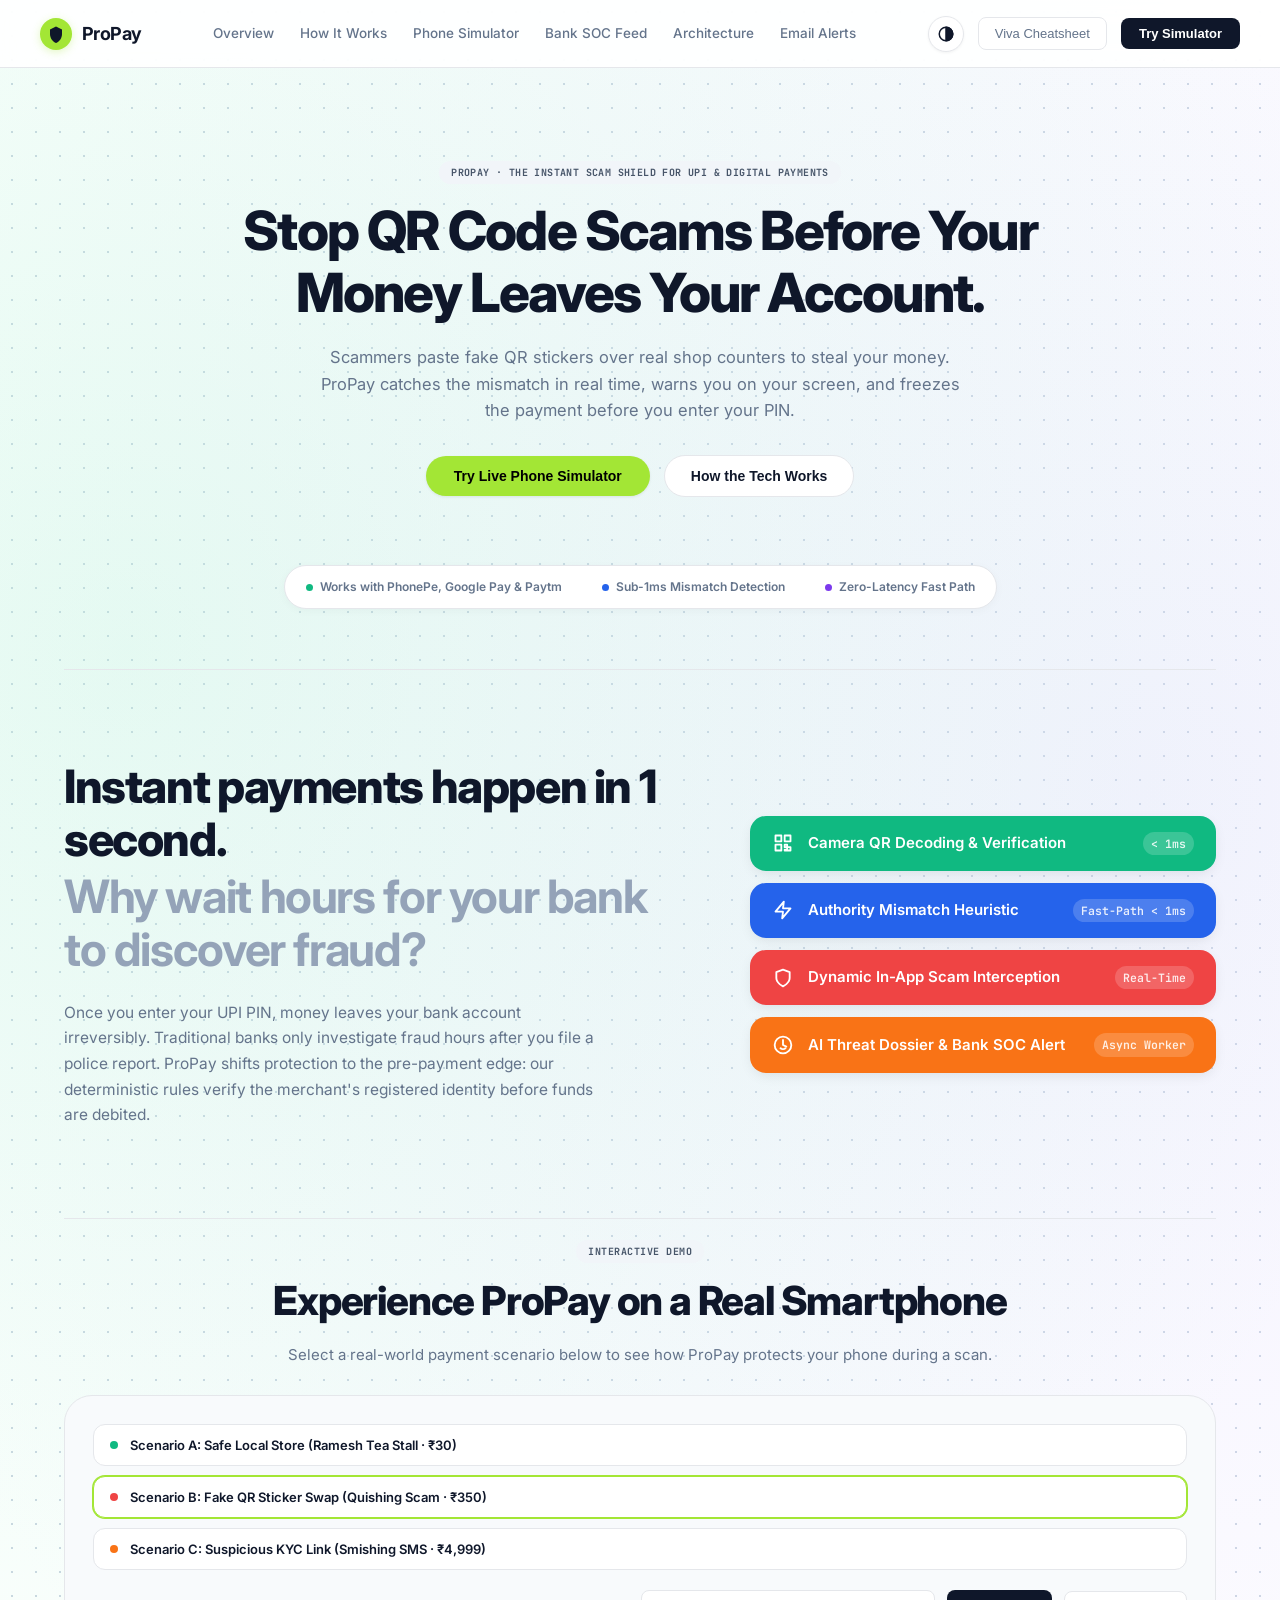
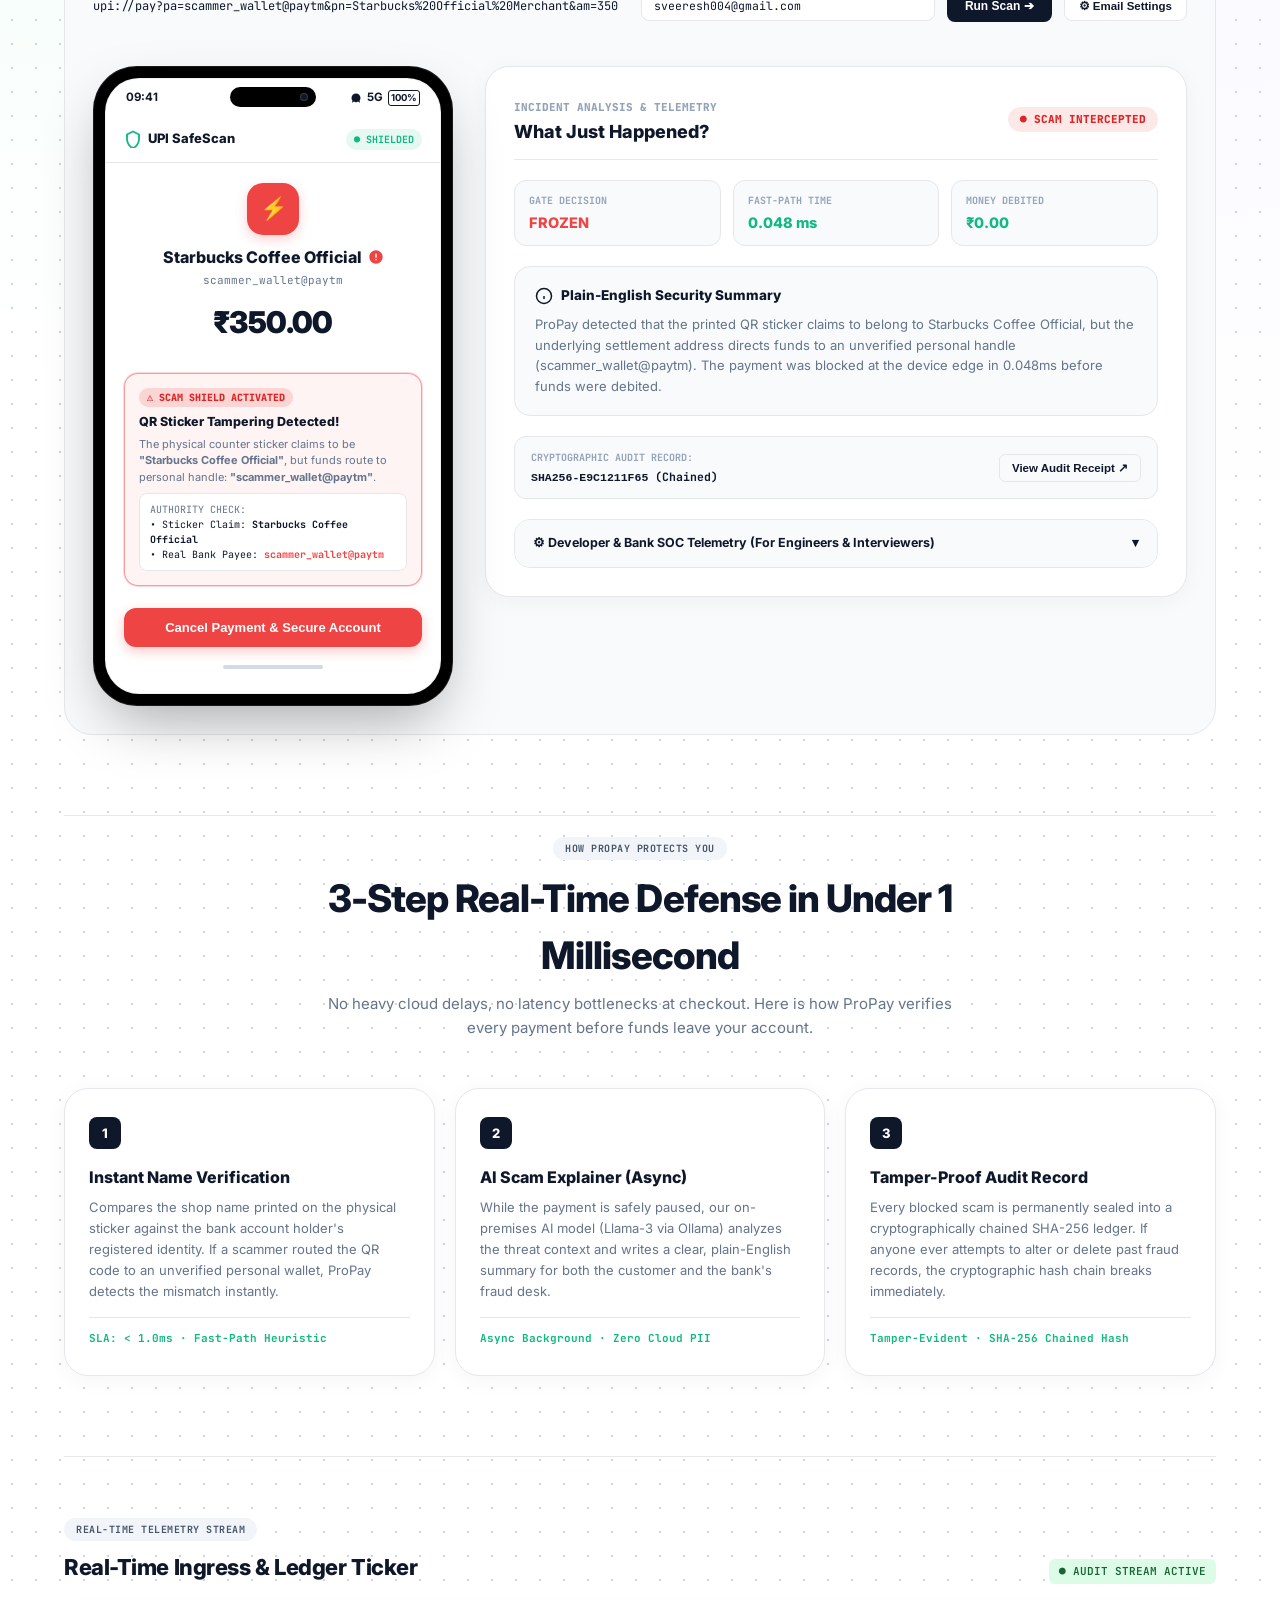
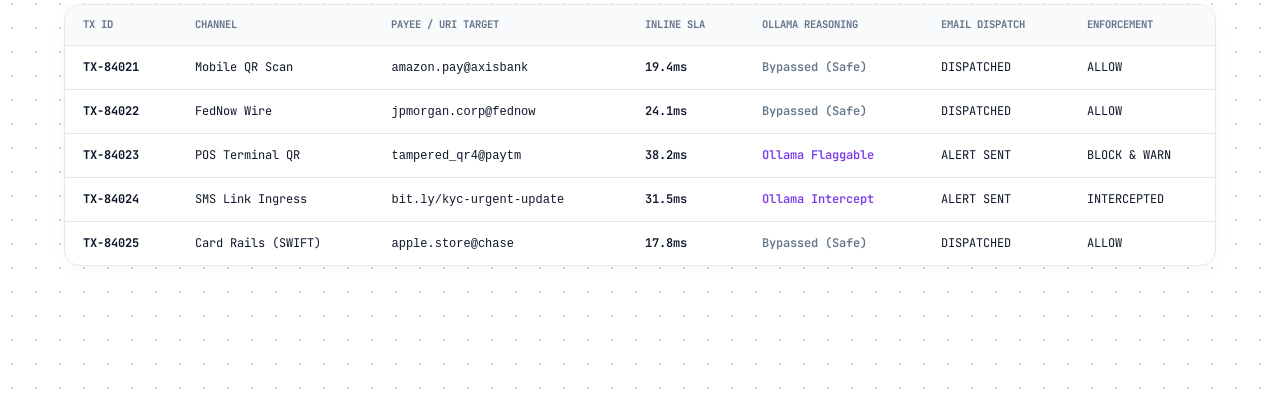
==== frontend/index.html @ b147acc0 "feat(ux): restructure propay to human-first phonepe-style phone simulator and 3-step defense" ====
<!DOCTYPE html>
<html lang="en" data-theme="light">
<head>
  <meta charset="UTF-8" />
  <meta name="viewport" content="width=device-width, initial-scale=1.0" />
  <title>ProPay — Real-Time Banking Fraud &amp; Multi-Agent Quishing Defense</title>
  <link rel="stylesheet" href="css/styles.css?v=7.0" />
  <link rel="preconnect" href="https://fonts.googleapis.com">
  <link rel="preconnect" href="https://fonts.gstatic.com" crossorigin>
  <link href="https://fonts.googleapis.com/css2?family=Inter:wght@300;400;500;600;700;800;900&family=JetBrains+Mono:wght@400;500;600;700&display=swap" rel="stylesheet">
</head>
<body class="dodo-hero-canvas">

  <!-- ====================================================================
       MINIMALIST DODO PAYMENTS HEADER
       ==================================================================== -->
  <header class="dodo-header">
    <div class="header-inner">
      
      <!-- Brand Logo (High-contrast lime circle + clean sans wordmark) -->
      <div class="brand-logo" onclick="window.proPayApp.resetView()">
        <div class="logo-mark">
          <svg viewBox="0 0 24 24" fill="none" xmlns="http://www.w3.org/2000/svg">
            <path d="M12 2L4 6v6c0 5.55 3.84 10.74 8 12 4.16-1.26 8-6.45 8-12V6l-8-4z" fill="currentColor"/>
          </svg>
        </div>
        <span class="logo-text">ProPay</span>
      </div>

      <!-- Clean Navigation Links -->
      <nav class="nav-menu">
        <span class="nav-link" onclick="window.proPayApp.scrollTo('section-hero')">Overview</span>
        <span class="nav-link" onclick="window.proPayApp.scrollTo('section-defense')">How It Works</span>
        <span class="nav-link" onclick="window.proPayApp.scrollTo('section-simulator')">Phone Simulator</span>
        <span class="nav-link" onclick="window.proPayApp.scrollTo('section-feed')">Bank SOC Feed</span>
        <span class="nav-link" onclick="window.proPayApp.openModal('modal-hld')">Architecture</span>
        <span class="nav-link" onclick="window.proPayApp.openModal('modal-email-alert')">Email Alerts</span>
      </nav>

      <!-- Action Buttons -->
      <div class="header-actions">
        <!-- Magic UI Half-Circle Theme Toggle -->
        <button class="magic-theme-toggle" id="shadcn-theme-toggle" onclick="window.proPayApp.toggleTheme()" title="Toggle Theme (Light / Dark)" aria-label="Toggle Theme">
          <div class="magic-toggle-icon">
            <svg viewBox="0 0 24 24" fill="none" stroke="currentColor" stroke-width="2" stroke-linecap="round" stroke-linejoin="round">
              <circle cx="12" cy="12" r="9"/>
              <path d="M12 3v18a9 9 0 0 0 0-18z" fill="currentColor"/>
            </svg>
          </div>
          <span id="theme-nav-label" style="display:none;">Dark</span>
        </button>

        <button class="text-login" onclick="window.proPayApp.openModal('modal-viva')">Viva Cheatsheet</button>
        <button class="btn-signup" onclick="window.proPayApp.scrollTo('simulator')">
          <span>Try Simulator</span>
        </button>
      </div>

    </div>
  </header>

  <!-- ====================================================================
       MAIN CONTAINER
       ==================================================================== -->
  <main class="main-body">

    <!-- ====================================================================
         HERO SECTION: HUMAN-FIRST CLARITY (Stop QR Code Scams)
         ==================================================================== -->
    <section class="webank-hero-section" id="section-hero">
      <div class="hero-center-content">
        
        <span class="pill-badge-indigo" style="margin-bottom:16px; display:inline-block; letter-spacing:0.04em;">PROPAY · THE INSTANT SCAM SHIELD FOR UPI &amp; DIGITAL PAYMENTS</span>

        <h1 class="hero-headline">
          Stop QR Code Scams Before Your Money Leaves Your Account.
        </h1>

        <p class="hero-subtitle">
          Scammers paste fake QR stickers over real shop counters to steal your money. ProPay catches the mismatch in real time, warns you on your screen, and freezes the payment before you enter your PIN.
        </p>

        <!-- Dodo CTA Pair -->
        <div class="hero-cta-pair">
          <button class="btn-dodo-lime" onclick="window.proPayApp.scrollTo('section-simulator')">
            Try Live Phone Simulator
          </button>
          <button class="btn-dodo-secondary" onclick="window.proPayApp.openModal('modal-hld')">
            How the Tech Works
          </button>
        </div>

        <!-- Trust Badges Bar -->
        <div class="dodo-pill-tabs-bar" style="max-width:760px; margin:28px auto 0 auto;">
          <div class="dodo-pill-tab">
            <span class="tab-icon-dot green"></span>
            <span>Works with PhonePe, Google Pay &amp; Paytm</span>
          </div>
          <div class="dodo-pill-tab">
            <span class="tab-icon-dot blue"></span>
            <span>Sub-1ms Mismatch Detection</span>
          </div>
          <div class="dodo-pill-tab">
            <span class="tab-icon-dot purple"></span>
            <span>Zero-Latency Fast Path</span>
          </div>
        </div>

      </div>
    </section>

    <!-- ====================================================================
         SECTION 2: TWO-COLUMN VALUE PROPOSITION
         ==================================================================== -->
    <section class="dodo-split-section" id="section-value-prop">
      <div class="dodo-split-grid">
        
        <!-- Left: Statement Contrast -->
        <div class="dodo-split-left">
          <h2 class="split-lead-bold">Instant payments happen in 1 second.</h2>
          <h2 class="split-lead-muted">Why wait hours for your bank to discover fraud?</h2>
          <p class="split-lead-desc">
            Once you enter your UPI PIN, money leaves your bank account irreversibly. Traditional banks only investigate fraud hours after you file a police report. ProPay shifts protection to the pre-payment edge: our deterministic rules verify the merchant's registered identity before funds are debited.
          </p>
        </div>

        <!-- Right: 4 Stacked Solid Colored Pills -->
        <div class="dodo-stacked-pills">
          
          <div class="dodo-color-bar bar-green" onclick="window.proPayApp.scrollTo('section-simulator')">
            <div class="dodo-bar-icon">
              <svg viewBox="0 0 24 24" fill="none" stroke="currentColor" stroke-width="2.2" stroke-linecap="round" stroke-linejoin="round">
                <rect x="3" y="3" width="7" height="7"/><rect x="14" y="3" width="7" height="7"/><rect x="3" y="14" width="7" height="7"/><path d="M14 14h3v3h-3zM17 17h4v4h-4zM14 20h3v1h-3z"/>
              </svg>
            </div>
            <span class="dodo-bar-text">Camera QR Decoding &amp; Verification</span>
            <span class="dodo-bar-latency">&lt; 1ms</span>
          </div>

          <div class="dodo-color-bar bar-blue" onclick="window.proPayApp.scrollTo('section-defense')">
            <div class="dodo-bar-icon">
              <svg viewBox="0 0 24 24" fill="none" stroke="currentColor" stroke-width="2.2" stroke-linecap="round" stroke-linejoin="round">
                <polygon points="13 2 3 14 12 14 11 22 21 10 12 10 13 2"/>
              </svg>
            </div>
            <span class="dodo-bar-text">Authority Mismatch Heuristic</span>
            <span class="dodo-bar-latency">Fast-Path &lt; 1ms</span>
          </div>

          <div class="dodo-color-bar bar-red" onclick="window.proPayApp.scrollTo('section-simulator')">
            <div class="dodo-bar-icon">
              <svg viewBox="0 0 24 24" fill="none" stroke="currentColor" stroke-width="2.2" stroke-linecap="round" stroke-linejoin="round">
                <path d="M12 22s8-4 8-10V5l-8-3-8 3v7c0 6 8 10 8 10z"/>
              </svg>
            </div>
            <span class="dodo-bar-text">Dynamic In-App Scam Interception</span>
            <span class="dodo-bar-latency">Real-Time</span>
          </div>

          <div class="dodo-color-bar bar-orange" onclick="window.proPayApp.openModal('modal-ollama')">
            <div class="dodo-bar-icon">
              <svg viewBox="0 0 24 24" fill="none" stroke="currentColor" stroke-width="2.2" stroke-linecap="round" stroke-linejoin="round">
                <circle cx="12" cy="12" r="10"/><path d="M12 6v6l4 2"/><path d="M9 16c1.5 1.2 4.5 1.2 6 0"/>
              </svg>
            </div>
            <span class="dodo-bar-text">AI Threat Dossier &amp; Bank SOC Alert</span>
            <span class="dodo-bar-latency">Async Worker</span>
          </div>

        </div>

      </div>
    </section>

    <!-- ====================================================================
         SECTION 3: PHONEPE-STYLE INTERACTIVE SMARTPHONE SIMULATOR
         ==================================================================== -->
    <section class="dodo-bento-section" id="section-simulator" style="padding-top:20px;">
      <div class="bento-header" style="text-align:center; max-width:820px; margin:0 auto 28px auto;">
        <span class="pill-badge-indigo" style="margin-bottom:8px; display:inline-block;">INTERACTIVE DEMO</span>
        <h2 class="bento-headline">Experience ProPay on a Real Smartphone</h2>
        <p class="bento-subdeck">
          Select a real-world payment scenario below to see how ProPay protects your phone during a scan.
        </p>
      </div>

      <div class="dodo-bento-card" style="width:100%; padding:28px;">
        
        <!-- Scenario Selector Tabs -->
        <div class="dodo-scenarios-group" style="margin-bottom:20px;">
          <button class="preset-tab" id="btn-p-clean" onclick="window.proPayApp.loadPreset('clean')">
            <span class="dot-status green"></span>
            <span>Scenario A: Safe Local Store (Ramesh Tea Stall · ₹30)</span>
          </button>
          <button class="preset-tab active" id="btn-p-quishing" onclick="window.proPayApp.loadPreset('quishing')">
            <span class="dot-status red"></span>
            <span>Scenario B: Fake QR Sticker Swap (Quishing Scam · ₹350)</span>
          </button>
          <button class="preset-tab" id="btn-p-smishing" onclick="window.proPayApp.loadPreset('smishing')">
            <span class="dot-status amber"></span>
            <span>Scenario C: Suspicious KYC Link (Smishing SMS · ₹4,999)</span>
          </button>
        </div>

        <!-- Optional Custom Input & Alert Email Bar -->
        <div style="display:flex; gap:12px; flex-wrap:wrap; margin-bottom:20px; align-items:center;">
          <input type="text" class="sim-search-input" id="sim-input" value="upi://pay?pa=scammer_wallet@paytm&pn=Starbucks%20Official%20Merchant&am=350" placeholder="Paste custom UPI URI or link to test..." style="flex:2; min-width:260px;" />
          <input type="email" class="smtp-live-input" id="sim-email-input" value="sveeresh004@gmail.com" placeholder="Your alert email..." style="flex:1; min-width:200px;" />
          <button class="btn-execute" id="btn-run-sim" onclick="window.proPayApp.executeSimulation()" style="white-space:nowrap;">
            Run Scan ➔
          </button>
          <button class="btn-smtp-config-gear" onclick="window.proPayApp.openModal('modal-smtp-config')" title="Configure Outbound SMTP">⚙ Email Settings</button>
        </div>

        <!-- Live Telemetry / Phone Simulator Output (Dynamically Rendered by app.js) -->
        <div id="telemetry-output">
          <!-- Populated by window.proPayApp.renderTelemetry() -->
        </div>

      </div>
    </section>

    <!-- ====================================================================
         SECTION 4: 3-STEP REAL-TIME DEFENSE
         ==================================================================== -->
    <section class="orchestration-section" id="section-defense" style="padding-top:20px;">
      <div class="section-heading-wrap" style="text-align:center;">
        <span class="pill-badge-indigo">HOW PROPAY PROTECTS YOU</span>
        <h2 class="section-headline">3-Step Real-Time Defense in Under 1 Millisecond</h2>
        <p class="section-deck">
          No heavy cloud delays, no latency bottlenecks at checkout. Here is how ProPay verifies every payment before funds leave your account.
        </p>
      </div>

      <div class="three-step-grid">
        
        <!-- Step 1 -->
        <div class="step-defense-card">
          <div class="step-badge-number">1</div>
          <h3 class="step-defense-title">Instant Name Verification</h3>
          <p class="step-defense-desc">
            Compares the shop name printed on the physical sticker against the bank account holder's registered identity. If a scammer routed the QR code to an unverified personal wallet, ProPay detects the mismatch instantly.
          </p>
          <div class="step-defense-metric">
            SLA: &lt; 1.0ms · Fast-Path Heuristic
          </div>
        </div>

        <!-- Step 2 -->
        <div class="step-defense-card">
          <div class="step-badge-number">2</div>
          <h3 class="step-defense-title">AI Scam Explainer (Async)</h3>
          <p class="step-defense-desc">
            While the payment is safely paused, our on-premises AI model (Llama-3 via Ollama) analyzes the threat context and writes a clear, plain-English summary for both the customer and the bank's fraud desk.
          </p>
          <div class="step-defense-metric">
            Async Background · Zero Cloud PII
          </div>
        </div>

        <!-- Step 3 -->
        <div class="step-defense-card">
          <div class="step-badge-number">3</div>
          <h3 class="step-defense-title">Tamper-Proof Audit Record</h3>
          <p class="step-defense-desc">
            Every blocked scam is permanently sealed into a cryptographically chained SHA-256 ledger. If anyone ever attempts to alter or delete past fraud records, the cryptographic hash chain breaks immediately.
          </p>
          <div class="step-defense-metric">
            Tamper-Evident · SHA-256 Chained Hash
          </div>
        </div>

      </div>
    </section>

    <!-- ====================================================================
         SECTION 6: REAL-TIME TRANSACTION STREAMING FEED TICKER
         ==================================================================== -->
    <section class="feed-section" id="section-feed">
      <div class="feed-header-row">
        <div>
          <span class="pill-badge-indigo">REAL-TIME TELEMETRY STREAM</span>
          <h2 class="feed-title">Real-Time Ingress &amp; Ledger Ticker</h2>
        </div>
        <div class="chip-tag green">
          ● AUDIT STREAM ACTIVE
        </div>
      </div>

      <div class="table-responsive-wrapper">
        <table class="modern-fintech-table">
          <thead>
            <tr>
              <th>TX ID</th>
              <th>CHANNEL</th>
              <th>PAYEE / URI TARGET</th>
              <th>INLINE SLA</th>
              <th>OLLAMA REASONING</th>
              <th>EMAIL DISPATCH</th>
              <th>ENFORCEMENT</th>
            </tr>
          </thead>
          <tbody id="feed-tbody">
            <!-- Simulated in app.js -->
          </tbody>
        </table>
      </div>
    </section>

  </main>

  <!-- ====================================================================
       MODAL 1: C4 LEVEL 2 HLD ARCHITECTURE
       ==================================================================== -->
  <div class="modal-backdrop" id="modal-hld">
    <div class="modal-dialog modal-wide">
      <div class="modal-header">
        <div>
          <span class="pill-badge-indigo">C4 LEVEL 2 HLD</span>
          <h3 class="modal-title">ProPay Real-Time Risk &amp; On-Premise Ollama Infrastructure</h3>
        </div>
        <button class="modal-close-btn" onclick="window.proPayApp.closeModal('modal-hld')">✕</button>
      </div>

      <div class="modal-body">
        <div class="hld-grid-6">
          <div class="hld-cell">
            <span class="cell-tag">TIER 1: INGESTION</span>
            <h4>Omnichannel Ingress Hub</h4>
            <p>Mobile/Web QR Scans, SMS Links. Python URI Normalizer parses NPCI Intent specifications in &lt; 1ms.</p>
          </div>
          <div class="hld-cell">
            <span class="cell-tag">TIER 2: RATE LIMITING</span>
            <h4>In-Memory Velocity Store</h4>
            <p>Sliding-window timestamp tracking preventing account-draining bursts (&gt;3 txns/min) in O(1) time.</p>
          </div>
          <div class="hld-cell">
            <span class="cell-tag">TIER 3: DUAL ENGINE</span>
            <h4>Sync Fast-Path + Async LLM</h4>
            <p>Inline sync path runs in &lt; 30ms via deterministic rules. Asynchronous Ollama cluster executes forensics.</p>
          </div>
          <div class="hld-cell">
            <span class="cell-tag">TIER 4: ENFORCEMENT</span>
            <h4>Friction-Adaptive Interceptor</h4>
            <p>Allows safe payments, triggers 2FA/biometric challenges, and freezes confirmed fraud with in-app warnings.</p>
          </div>
          <div class="hld-cell">
            <span class="cell-tag">TIER 5: OLLAMA ALERTS</span>
            <h4>Contextual Email Dispatcher</h4>
            <p>Synthesizes human-readable customer fraud alerts and automated SOC escalation emails with incident dossiers.</p>
          </div>
          <div class="hld-cell">
            <span class="cell-tag">TIER 6: COMPLIANCE</span>
            <h4>Tamper-Evident SHA-256 Ledger</h4>
            <p>Append-only transaction storage with cryptographic hash chaining ensuring mathematical audit integrity.</p>
          </div>
        </div>

        <div class="dual-speed-note-box">
          <strong style="color:var(--text-main);">THE DUAL-SPEED ARCHITECTURAL PRINCIPLE:</strong>
          <p style="margin-top:4px;">
            Transactions are never held waiting for an LLM. Our inline fast-path clears legitimate payments in <strong>&lt; 30ms</strong> using deterministic heuristics and in-memory velocity rate limiters. The on-premise Ollama cluster is engaged <strong>strictly asynchronously</strong> for ambiguous anomalies, deceptive link inspection, and forensic case dossiers.
          </p>
        </div>
      </div>

      <div class="modal-footer">
        <button class="btn-modal-close" onclick="window.proPayApp.closeModal('modal-hld')">Close</button>
      </div>
    </div>
  </div>

  <!-- ====================================================================
       MODAL 2: STRICT OLLAMA BOUNDARY
       ==================================================================== -->
  <div class="modal-backdrop" id="modal-ollama">
    <div class="modal-dialog">
      <div class="modal-header">
        <div>
          <span class="pill-badge-indigo">CHECKPOINT CRITICAL</span>
          <h3 class="modal-title">Strict Ollama Deployment Scope &amp; Privacy Mandate</h3>
        </div>
        <button class="modal-close-btn" onclick="window.proPayApp.closeModal('modal-ollama')">✕</button>
      </div>

      <div class="modal-body">
        <table class="fintech-matrix-table">
          <thead>
            <tr>
              <th>COMPONENT</th>
              <th>USES OLLAMA?</th>
              <th>JUSTIFICATION</th>
            </tr>
          </thead>
          <tbody>
            <tr>
              <td><strong>Inline Wire Clearance (&lt;30ms)</strong></td>
              <td><span class="chip-tag" style="background:#FEE2E2; color:#991B1B;">NO</span></td>
              <td>LLMs add 1-2s latency. Sub-30ms wire speed is handled by deterministic heuristics &amp; velocity limits.</td>
            </tr>
            <tr>
              <td><strong>Event Routing &amp; Feature Counts</strong></td>
              <td><span class="chip-tag" style="background:#FEE2E2; color:#991B1B;">NO</span></td>
              <td>Handled via in-memory Python state with zero model overhead.</td>
            </tr>
            <tr>
              <td><strong>Semantic Phishing &amp; Link Intent</strong></td>
              <td><span class="chip-tag green">YES (OLLAMA)</span></td>
              <td>Parses deceptive social engineering language and urgency without sending PII to cloud APIs.</td>
            </tr>
            <tr>
              <td><strong>QR Payee VPA Mismatch Heuristic</strong></td>
              <td><span class="chip-tag green">YES (OLLAMA)</span></td>
              <td>Cross-references merchant metadata vs settlement address to catch physical QR sticker fraud.</td>
            </tr>
            <tr>
              <td><strong>Automated Email Alert Synthesis</strong></td>
              <td><span class="chip-tag green">YES (OLLAMA)</span></td>
              <td>Synthesizes personalized, plain-English fraud alerts for customers and bank SOC analysts.</td>
            </tr>
            <tr>
              <td><strong>Data Sovereignty &amp; PCI-DSS</strong></td>
              <td><span class="chip-tag green">YES (OLLAMA)</span></td>
              <td>Hosted on-premises. Zero banking customer data ever touches third-party cloud infrastructure.</td>
            </tr>
          </tbody>
        </table>
      </div>

      <div class="modal-footer">
        <button class="btn-modal-close" onclick="window.proPayApp.closeModal('modal-ollama')">Close</button>
      </div>
    </div>
  </div>

  <!-- ====================================================================
       MODAL 3: VIVA GUIDE
       ==================================================================== -->
  <div class="modal-backdrop" id="modal-viva">
    <div class="modal-dialog">
      <div class="modal-header">
        <div>
          <span class="pill-badge-indigo">VIVA GUIDE</span>
          <h3 class="modal-title">ProPay Project Presentation &amp; Defense</h3>
        </div>
        <button class="modal-close-btn" onclick="window.proPayApp.closeModal('modal-viva')">✕</button>
      </div>

      <div class="modal-body">
        <div class="dual-speed-note-box" style="margin-bottom:16px;">
          <strong style="color:var(--text-main);">60-SECOND OPENING PITCH:</strong>
          <p style="margin-top:6px;">
            "Good afternoon Sir/Madam. Our project is <strong>ProPay</strong>, an enterprise Real-Time Banking Fraud &amp; Quishing Defense Agent. We specifically target modern zero-day attack vectors—physical QR code tampering (Quishing) and unsolicited smishing links. We built a dual-speed multi-agent architecture: sub-38ms deterministic wire clearance, paired with an on-premises Ollama cluster for cognitive reasoning. Crucially, Ollama is strictly scoped to semantic link analysis, payee mismatch heuristics, and automated email alert dispatch—guaranteeing 100% data privacy with zero latency bottlenecks on payment clearance."
          </p>
        </div>

        <strong style="color:var(--text-main); font-size:12px;">KEY ARCHITECTURAL HIGHLIGHTS:</strong>
        <ul style="margin: 8px 0 0 18px; display:flex; flex-direction:column; gap:6px; font-size:12px;">
          <li><strong>Dual-Speed Pipeline:</strong> Sub-30ms synchronous heuristic &amp; velocity gatekeeper paired with asynchronous Ollama cognitive forensics.</li>
          <li><strong>Anti-Quishing Heuristic:</strong> Evaluates NPCI UPI Intent specifications to detect merchant authority vs. settlement VPA mismatches.</li>
          <li><strong>Sliding-Window Velocity:</strong> In-memory rate limiting preventing automated rapid account draining in O(1) time.</li>
          <li><strong>Tamper-Evident SHA-256 Ledger:</strong> Chained cryptographic verification ensuring immutable audit trails.</li>
          <li><strong>Strict Ollama Boundary:</strong> On-premise deployment guaranteeing zero customer banking PII leaves the local boundary.</li>
        </ul>
      </div>

      <div class="modal-footer">
        <button class="btn-modal-close" onclick="window.proPayApp.closeModal('modal-viva')">Close</button>
      </div>
    </div>
  </div>

  <!-- ====================================================================
       MODAL 4: GENERATED EMAIL ALERT VIEWER
       ==================================================================== -->
  <div class="modal-backdrop" id="modal-email-alert">
    <div class="modal-dialog modal-wide">
      <div class="modal-header">
        <div>
          <span class="pill-badge-indigo">AGENT 05 // OLLAMA EMAIL DISPATCHER</span>
          <h3 class="modal-title">Real-Time Contextual Email Alert Preview</h3>
        </div>
        <button class="modal-close-btn" onclick="window.proPayApp.closeModal('modal-email-alert')">✕</button>
      </div>

      <div class="modal-body">
        <div class="email-tabs-row">
          <button class="email-tab-btn active" id="btn-email-customer" onclick="window.proPayApp.switchEmailView('customer')">
            Customer Security Notification
          </button>
          <button class="email-tab-btn" id="btn-email-soc" onclick="window.proPayApp.switchEmailView('soc')">
            Bank SOC Incident Escalation
          </button>
        </div>

        <div class="email-client-wrapper" id="email-client-container">
          <!-- Dynamically populated by app.js -->
        </div>
      </div>

      <div class="modal-footer" style="display:flex; justify-content:space-between; align-items:center;">
        <button class="btn-dodo-lime" onclick="window.proPayApp.sendCurrentModalEmail()">
          Dispatch via SMTP TLS Now ↗
        </button>
        <button class="btn-modal-close" onclick="window.proPayApp.closeModal('modal-email-alert')">Close Preview</button>
      </div>
    </div>
  </div>

  <!-- ====================================================================
       MODAL 5: SMTP SERVER & LIVE ALERT CONFIGURATION
       ==================================================================== -->
  <div class="modal-backdrop" id="modal-smtp-config">
    <div class="modal-dialog">
      <div class="modal-header">
        <div>
          <span class="pill-badge-indigo">LIVE EMAIL DELIVERY ENGINE</span>
          <h3 class="modal-title">SMTP Server &amp; Alert Configuration</h3>
        </div>
        <button class="modal-close-btn" onclick="window.proPayApp.closeModal('modal-smtp-config')">✕</button>
      </div>

      <div class="modal-body">
        <p style="font-size:12.5px; color:var(--text-muted); margin-bottom:14px;">
          Configure your outbound SMTP credentials so ProPay can deliver genuine transaction receipts and Quishing alerts directly to your inbox.
        </p>

        <!-- Provider Selection Quick Buttons -->
        <div class="smtp-provider-row">
          <button type="button" class="smtp-prov-btn active" id="prov-gmail" onclick="window.proPayApp.selectSmtpProvider('gmail')">Gmail</button>
          <button type="button" class="smtp-prov-btn" id="prov-outlook" onclick="window.proPayApp.selectSmtpProvider('outlook')">Outlook</button>
          <button type="button" class="smtp-prov-btn" id="prov-brevo" onclick="window.proPayApp.selectSmtpProvider('brevo')">Brevo</button>
          <button type="button" class="smtp-prov-btn" id="prov-mailtrap" onclick="window.proPayApp.selectSmtpProvider('mailtrap')">Mailtrap</button>
          <button type="button" class="smtp-prov-btn" id="prov-custom" onclick="window.proPayApp.selectSmtpProvider('custom')">Custom</button>
        </div>

        <form id="smtp-settings-form" onsubmit="event.preventDefault(); window.proPayApp.saveSmtpSettings();" style="display:flex; flex-direction:column; gap:12px; margin-top:16px;">
          <div class="smtp-form-row">
            <label class="smtp-form-label">SMTP Host</label>
            <input type="text" class="smtp-form-input" id="cfg-smtp-host" value="smtp.gmail.com" placeholder="smtp.gmail.com" required />
          </div>

          <div style="display:grid; grid-template-columns:1fr 1fr; gap:12px;">
            <div class="smtp-form-row">
              <label class="smtp-form-label">Port</label>
              <input type="number" class="smtp-form-input" id="cfg-smtp-port" value="587" required />
            </div>
            <div class="smtp-form-row">
              <label class="smtp-form-label">Protocol Security</label>
              <select class="smtp-form-input" id="cfg-smtp-tls">
                <option value="true" selected>STARTTLS (587)</option>
                <option value="false">SSL/TLS (465)</option>
              </select>
            </div>
          </div>

          <div class="smtp-form-row">
            <label class="smtp-form-label">Username / Account Email</label>
            <input type="email" class="smtp-form-input" id="cfg-smtp-user" value="sveeresh004@gmail.com" placeholder="sveeresh004@gmail.com" required />
          </div>

          <div class="smtp-form-row">
            <label class="smtp-form-label">Password / App Password</label>
            <input type="password" class="smtp-form-input" id="cfg-smtp-password" placeholder="16-character App Password" required />
          </div>

          <div class="smtp-form-row">
            <label class="smtp-form-label">Sender Email (From:)</label>
            <input type="text" class="smtp-form-input" id="cfg-smtp-from" value="sveeresh004@gmail.com" placeholder="sveeresh004@gmail.com" />
          </div>

          <div class="smtp-tip-box" id="smtp-provider-tip" style="margin-top:4px;">
            <strong>Gmail Instructions:</strong> Regular Google account passwords do not work on SMTP.<br/>
            1. Visit <a href="https://myaccount.google.com/apppasswords" target="_blank" style="color:var(--text-main); font-weight:700;">Google App Passwords</a>.<br/>
            2. Generate a 16-character App Password (name it "ProPay").<br/>
            3. Paste the 16 characters here.
          </div>
        </form>
      </div>

      <div class="modal-footer" style="display:flex; justify-content:space-between; align-items:center;">
        <button type="button" class="btn-modal-close" onclick="window.proPayApp.closeModal('modal-smtp-config')">Cancel</button>
        <div style="display:flex; gap:10px;">
          <button type="button" class="btn-outline" onclick="window.proPayApp.testSmtpFromModal()">Test Connection</button>
          <button type="button" class="btn-dodo-lime" id="btn-save-smtp" onclick="window.proPayApp.saveSmtpSettings()">Save Settings</button>
        </div>
      </div>
    </div>
  </div>

  <!-- Toast Shelf -->
  <div class="toast-shelf" id="toast-shelf"></div>

  <!-- Script -->
  <script src="js/app.js?v=7.0"></script>
</body>
</html>
---- frontend/css/styles.css ----
/* ==========================================================================
   PROPAY — Dodo Payments Aesthetic Design System
   High-signal, ultra-clean fintech UI: existential arbitrage & optimality
   ========================================================================== */

:root {
  /* Surface & Canvas */
  --bg-page: #FFFFFF;
  --bg-subtle: #F9FAFB;
  --bg-card: #FFFFFF;
  --bg-card-muted: #F8FAFC;
  --border-subtle: #E5E7EB;
  --border-light: rgba(0, 0, 0, 0.07);
  --border-hairline: #E5E7EB;
  --border-focus: #0F172A;
  --border-dark: #0F172A;

  /* Typography */
  --font-sans: 'Inter', -apple-system, BlinkMacSystemFont, "Segoe UI", Roboto, sans-serif;
  --font-mono: 'JetBrains Mono', 'SF Mono', Menlo, Consolas, monospace;
  --text-main: #0F172A;        /* Deep charcoal / near black */
  --text-muted: #64748B;       /* Calm neutral slate */
  --text-dim: #94A3B8;         /* Subdued gray */

  /* Dodo Palette Accents */
  --dodo-lime: #A3E635;        /* High-contrast vibrant lime CTA */
  --dodo-lime-hover: #84CC16;
  --dodo-green: #10B981;       /* Ingress / Safe pill */
  --dodo-green-light: #ECFDF5;
  --dodo-blue: #2563EB;        /* Wire Clearance pill */
  --dodo-blue-light: #EFF6FF;
  --dodo-red: #EF4444;         /* Threat Intercept pill */
  --dodo-red-light: #FEF2F2;
  --dodo-orange: #F97316;      /* Cognitive Ollama pill */
  --dodo-orange-light: #FFF7ED;

  /* Mapped Accents for JS and Component Compatibility */
  --accent-primary: #0F172A;
  --accent-primary-hover: #1E293B;
  --accent-lime: #A3E635;
  --accent-lime-dark: #84CC16;
  --accent-purple: #7C3AED;
  --accent-purple-light: #F5F3FF;
  --accent-green: #10B981;
  --accent-green-light: #ECFDF5;
  --accent-red: #EF4444;
  --accent-red-light: #FEF2F2;

  /* Geometry & Elevation */
  --radius-sm: 8px;
  --radius-md: 12px;
  --radius-lg: 16px;
  --radius-xl: 24px;
  --radius-2xl: 28px;
  --radius-pill: 9999px;

  --shadow-soft: 0 4px 20px -2px rgba(0, 0, 0, 0.04);
  --shadow-card: 0 4px 24px -2px rgba(15, 23, 42, 0.05);
  --shadow-diffuse: 0 20px 40px -15px rgba(0, 0, 0, 0.06);
  --shadow-glow-input: 0 0 0 2px rgba(163, 230, 53, 0.45);

  --transition-fast: 160ms cubic-bezier(0.16, 1, 0.3, 1);
  --transition-normal: 240ms cubic-bezier(0.16, 1, 0.3, 1);
  --bg-header: rgba(255, 255, 255, 0.88);
}

/* Dark Theme Support (Crisp Slate Charcoal) */
[data-theme="dark"] {
  --bg-page: #090B10;
  --bg-subtle: #11141E;
  --bg-card: #141724;
  --bg-card-muted: #1A1E2E;
  --border-subtle: #24293D;
  --border-light: rgba(255, 255, 255, 0.08);
  --border-hairline: #22263A;
  --border-focus: #A3E635;
  --border-dark: #F8FAFC;

  --text-main: #F8FAFC;
  --text-muted: #94A3B8;
  --text-dim: #64748B;

  --accent-primary: #F8FAFC;
  --accent-primary-hover: #E2E8F0;
  --accent-purple-light: rgba(124, 58, 237, 0.15);
  --accent-green-light: rgba(16, 185, 129, 0.15);
  --accent-red-light: rgba(239, 68, 68, 0.15);

  --shadow-soft: 0 6px 24px rgba(0, 0, 0, 0.35);
  --shadow-card: 0 10px 30px rgba(0, 0, 0, 0.45);
  --shadow-diffuse: 0 20px 50px rgba(0, 0, 0, 0.55);
  --bg-header: rgba(9, 11, 16, 0.9);
}

/* Reset & Foundation */
*, *::before, *::after {
  box-sizing: border-box;
  margin: 0;
  padding: 0;
}

html {
  background-color: var(--bg-page);
  color: var(--text-main);
  font-family: var(--font-sans);
  font-size: 14px;
  line-height: 1.5;
  -webkit-font-smoothing: antialiased;
  -moz-osx-font-smoothing: grayscale;
  scroll-behavior: smooth;
}

body {
  min-height: 100vh;
  position: relative;
  background-color: var(--bg-page);
  overflow-x: hidden;
  color: var(--text-main);
}

/* Dodo Ambient Background Canvas */
.dodo-hero-canvas {
  position: relative;
  background-color: var(--bg-page);
  background-image: 
    radial-gradient(circle at 10% 18%, rgba(167, 243, 208, 0.28) 0%, transparent 42%),
    radial-gradient(circle at 90% 22%, rgba(221, 214, 254, 0.32) 0%, transparent 45%),
    radial-gradient(#CBD5E1 0.75px, transparent 0.75px);
  background-size: 100% 100%, 100% 100%, 24px 24px;
  background-position: 0 0, 0 0, 0 0;
}

[data-theme="dark"] .dodo-hero-canvas {
  background-image: 
    radial-gradient(circle at 10% 18%, rgba(16, 185, 129, 0.1) 0%, transparent 42%),
    radial-gradient(circle at 90% 22%, rgba(124, 58, 237, 0.12) 0%, transparent 45%),
    radial-gradient(#24293D 0.75px, transparent 0.75px);
}

/* ==========================================================================
   NAVIGATION BAR (Minimalist Dodo Style)
   ========================================================================== */
.webank-header,
.dodo-header {
  position: sticky;
  top: 0;
  z-index: 100;
  height: 68px;
  background: var(--bg-header);
  backdrop-filter: blur(14px);
  -webkit-backdrop-filter: blur(14px);
  border-bottom: 1px solid var(--border-subtle);
  display: flex;
  align-items: center;
  padding: 0 32px;
}

.header-inner {
  max-width: 1200px;
  width: 100%;
  margin: 0 auto;
  display: flex;
  justify-content: space-between;
  align-items: center;
  gap: 24px;
}

.brand-logo {
  display: flex;
  align-items: center;
  gap: 10px;
  cursor: pointer;
  text-decoration: none;
}

.logo-mark {
  width: 32px;
  height: 32px;
  background: var(--dodo-lime);
  border-radius: 9999px;
  display: flex;
  align-items: center;
  justify-content: center;
  color: #0F172A;
  box-shadow: 0 2px 8px rgba(163, 230, 53, 0.3);
}

.logo-mark svg {
  width: 18px;
  height: 18px;
}

.logo-text {
  font-size: 18px;
  font-weight: 700;
  letter-spacing: -0.03em;
  color: var(--text-main);
}

.nav-menu {
  display: flex;
  align-items: center;
  gap: 26px;
}

.nav-item-dropdown,
.nav-link {
  display: flex;
  align-items: center;
  gap: 5px;
  font-size: 13.5px;
  font-weight: 500;
  color: var(--text-muted);
  cursor: pointer;
  text-decoration: none;
  transition: color var(--transition-fast);
}

.nav-item-dropdown:hover,
.nav-link:hover {
  color: var(--text-main);
}

.chevron-icon {
  width: 13px;
  height: 13px;
  color: var(--text-dim);
  transition: transform var(--transition-fast);
}

.nav-item-dropdown:hover .chevron-icon {
  transform: translateY(1px);
}

.header-actions {
  display: flex;
  align-items: center;
  gap: 14px;
}

/* Secondary & Primary Nav Buttons */
.text-login {
  font-size: 13px;
  font-weight: 500;
  color: var(--text-muted);
  background: var(--bg-card);
  border: 1px solid var(--border-subtle);
  padding: 8px 16px;
  border-radius: 8px;
  cursor: pointer;
  transition: all var(--transition-fast);
}

.text-login:hover {
  color: var(--text-main);
  border-color: var(--text-muted);
}

.btn-signup {
  background: #0F172A;
  color: #FFFFFF;
  border: none;
  font-size: 13px;
  font-weight: 600;
  padding: 8px 18px;
  border-radius: 8px;
  cursor: pointer;
  transition: all var(--transition-fast);
}

[data-theme="dark"] .btn-signup {
  background: #FFFFFF;
  color: #0F172A;
}

.btn-signup:hover {
  opacity: 0.9;
  transform: translateY(-1px);
}

/* Magic UI Half-Scrambled / Split Circle Theme Toggler */
.magic-theme-toggle {
  width: 36px;
  height: 36px;
  border-radius: 9999px;
  background: var(--bg-card);
  border: 1px solid var(--border-subtle);
  display: inline-flex;
  align-items: center;
  justify-content: center;
  cursor: pointer;
  color: var(--text-main);
  padding: 0;
  transition: transform 0.4s cubic-bezier(0.16, 1, 0.3, 1), background 0.2s ease, border-color 0.2s ease, box-shadow 0.2s ease;
  box-shadow: 0 1px 3px rgba(0, 0, 0, 0.05);
}

.magic-theme-toggle:hover {
  background: var(--bg-subtle);
  border-color: var(--text-muted);
  transform: scale(1.06);
}

.magic-theme-toggle:active {
  transform: scale(0.95);
}

.magic-toggle-icon {
  width: 18px;
  height: 18px;
  display: flex;
  align-items: center;
  justify-content: center;
  transition: transform 0.5s cubic-bezier(0.34, 1.56, 0.64, 1);
}

.magic-toggle-icon svg {
  width: 18px;
  height: 18px;
}

[data-theme="dark"] .magic-toggle-icon {
  transform: rotate(180deg);
}

/* ==========================================================================
   HERO SECTION (Screenshot 1: Pure Centered Minimalist Typography)
   ========================================================================== */
.main-body {
  max-width: 1200px;
  margin: 0 auto;
  padding: 20px 24px 80px 24px;
  position: relative;
  z-index: 1;
}

.webank-hero-section {
  padding: 72px 0 60px 0;
  text-align: center;
}

.hero-center-content {
  max-width: 840px;
  margin: 0 auto;
}

.hero-headline {
  font-size: clamp(36px, 4.8vw, 54px);
  font-weight: 800;
  line-height: 1.15;
  letter-spacing: -0.035em;
  color: var(--text-main);
  margin-bottom: 20px;
}

.hero-subtitle {
  font-size: 16.5px;
  color: var(--text-muted);
  line-height: 1.6;
  max-width: 660px;
  margin: 0 auto 32px auto;
  font-weight: 400;
}

/* Dual Dodo CTA Buttons */
.hero-cta-pair {
  display: flex;
  align-items: center;
  justify-content: center;
  gap: 14px;
  margin-bottom: 40px;
}

.btn-dodo-lime {
  background: var(--dodo-lime);
  color: #000000;
  border: none;
  font-size: 14px;
  font-weight: 600;
  padding: 12px 28px;
  border-radius: var(--radius-pill);
  cursor: pointer;
  transition: all var(--transition-fast);
  box-shadow: 0 1px 3px rgba(0, 0, 0, 0.08);
}

.btn-dodo-lime:hover {
  background: var(--dodo-lime-hover);
  transform: translateY(-1px);
}

.btn-dodo-secondary {
  background: var(--bg-card);
  color: var(--text-main);
  border: 1px solid var(--border-subtle);
  font-size: 14px;
  font-weight: 600;
  padding: 12px 26px;
  border-radius: var(--radius-pill);
  cursor: pointer;
  transition: all var(--transition-fast);
}

.btn-dodo-secondary:hover {
  border-color: var(--text-muted);
  background: var(--bg-subtle);
  transform: translateY(-1px);
}

/* Segmented Feature Pill Tabs (Floating above Preview) */
.dodo-pill-tabs-bar {
  display: inline-flex;
  align-items: center;
  gap: 8px;
  background: var(--bg-card);
  border: 1px solid var(--border-subtle);
  padding: 5px;
  border-radius: var(--radius-pill);
  box-shadow: 0 2px 10px rgba(0, 0, 0, 0.03);
  margin-bottom: 28px;
}

.dodo-pill-tab {
  display: flex;
  align-items: center;
  gap: 7px;
  padding: 7px 16px;
  border-radius: var(--radius-pill);
  font-size: 12px;
  font-weight: 600;
  color: var(--text-muted);
  border: none;
  background: transparent;
  cursor: pointer;
  transition: all var(--transition-fast);
}

.dodo-pill-tab:hover {
  color: var(--text-main);
}

.dodo-pill-tab.active {
  background: #F1F5F9;
  color: var(--text-main);
}

[data-theme="dark"] .dodo-pill-tab.active {
  background: #1E293B;
  color: #F8FAFC;
}

.tab-icon-dot {
  width: 7px;
  height: 7px;
  border-radius: 50%;
}

.tab-icon-dot.green { background: var(--dodo-green); }
.tab-icon-dot.blue { background: var(--dodo-blue); }
.tab-icon-dot.purple { background: var(--accent-purple); }

/* Elevated Clean Product Preview Card */
.dodo-hero-card {
  max-width: 960px;
  margin: 0 auto;
  background: var(--bg-card);
  border: 1px solid rgba(0, 0, 0, 0.08);
  border-radius: var(--radius-xl);
  box-shadow: var(--shadow-diffuse);
  overflow: hidden;
  text-align: left;
}

[data-theme="dark"] .dodo-hero-card {
  border-color: var(--border-subtle);
}

.dodo-card-topbar {
  background: #FAFAFA;
  border-bottom: 1px solid var(--border-subtle);
  padding: 12px 20px;
  display: flex;
  align-items: center;
  justify-content: space-between;
}

[data-theme="dark"] .dodo-card-topbar {
  background: #10131E;
}

.dodo-card-breadcrumbs {
  display: flex;
  align-items: center;
  gap: 8px;
  font-size: 12px;
  color: var(--text-dim);
}

.dodo-dot-group {
  display: flex;
  gap: 6px;
}

.dodo-dot-group span {
  width: 9px;
  height: 9px;
  border-radius: 50%;
  background: #CBD5E1;
}

.dodo-card-body {
  padding: 24px 28px;
}

.hero-quick-inspector {
  display: flex;
  gap: 12px;
  align-items: center;
  margin-bottom: 20px;
}

.hero-search-input {
  flex: 1;
  border: 1px solid var(--border-subtle);
  border-radius: 10px;
  padding: 11px 16px;
  font-family: var(--font-mono);
  font-size: 12.5px;
  color: var(--text-main);
  background: var(--bg-subtle);
  outline: none;
  transition: all var(--transition-fast);
}

.hero-search-input:focus {
  border-color: var(--border-focus);
  background: var(--bg-card);
}

.hero-cta-btn,
.btn-quick-scan {
  background: #0F172A;
  color: #FFFFFF;
  border: none;
  font-size: 13px;
  font-weight: 600;
  padding: 11px 22px;
  border-radius: 10px;
  cursor: pointer;
  white-space: nowrap;
  transition: all var(--transition-fast);
}

[data-theme="dark"] .btn-quick-scan {
  background: #FFFFFF;
  color: #0F172A;
}

.btn-quick-scan:hover {
  opacity: 0.9;
  transform: translateY(-1px);
}

.hero-inspector-chips {
  display: flex;
  flex-wrap: wrap;
  gap: 8px;
  align-items: center;
}

.chip-tag {
  font-family: var(--font-mono);
  font-size: 11px;
  font-weight: 600;
  padding: 4px 10px;
  border-radius: 6px;
  background: #F1F5F9;
  color: #475569;
}

[data-theme="dark"] .chip-tag {
  background: #1E293B;
  color: #94A3B8;
}

.chip-tag.green {
  background: #DCFCE7;
  color: #166534;
}

/* ==========================================================================
   TWO-COLUMN VALUE PROPOSITION (Screenshot 2 Match)
   ========================================================================== */
.dodo-split-section {
  padding: 90px 0;
  border-top: 1px solid var(--border-subtle);
}

.dodo-split-grid {
  display: grid;
  grid-template-columns: 1.15fr 0.85fr;
  gap: 56px;
  align-items: center;
}

.split-lead-bold {
  font-size: clamp(32px, 3.8vw, 46px);
  font-weight: 800;
  line-height: 1.15;
  letter-spacing: -0.03em;
  color: var(--text-main);
  margin-bottom: 4px;
}

.split-lead-muted {
  font-size: clamp(32px, 3.8vw, 46px);
  font-weight: 700;
  line-height: 1.15;
  letter-spacing: -0.03em;
  color: var(--text-dim);
  margin-bottom: 24px;
}

.split-lead-desc {
  font-size: 15.5px;
  color: var(--text-muted);
  line-height: 1.65;
  max-width: 540px;
}

/* Stacked Colored Pills (Clean & High Signal) */
.dodo-stacked-pills {
  display: flex;
  flex-direction: column;
  gap: 12px;
}

.dodo-color-bar {
  display: flex;
  align-items: center;
  gap: 14px;
  padding: 16px 22px;
  border-radius: var(--radius-lg);
  color: #FFFFFF;
  font-size: 15px;
  font-weight: 600;
  text-decoration: none;
  cursor: pointer;
  box-shadow: 0 4px 14px -3px rgba(0, 0, 0, 0.1);
  transition: transform var(--transition-fast), filter var(--transition-fast);
}

.dodo-color-bar:hover {
  transform: translateX(4px);
  filter: brightness(1.05);
}

.dodo-color-bar.bar-green { background: #10B981; }
.dodo-color-bar.bar-blue { background: #2563EB; }
.dodo-color-bar.bar-red { background: #EF4444; }
.dodo-color-bar.bar-orange { background: #F97316; }

.dodo-bar-icon {
  width: 22px;
  height: 22px;
  display: flex;
  align-items: center;
  justify-content: center;
  flex-shrink: 0;
}

.dodo-bar-icon svg {
  width: 20px;
  height: 20px;
}

.dodo-bar-text {
  flex: 1;
}

.dodo-bar-latency {
  font-family: var(--font-mono);
  font-size: 11.5px;
  opacity: 0.9;
  background: rgba(255, 255, 255, 0.2);
  padding: 3px 8px;
  border-radius: var(--radius-pill);
}

/* ==========================================================================
   TWO-COLUMN BENTO FEATURE SHOWCASE (Screenshot 3 Match)
   ========================================================================== */
.dodo-bento-section {
  padding: 80px 0;
  border-top: 1px solid var(--border-subtle);
}

.bento-header {
  text-align: center;
  max-width: 640px;
  margin: 0 auto 52px auto;
}

.bento-headline {
  font-size: clamp(28px, 3.2vw, 40px);
  font-weight: 800;
  letter-spacing: -0.03em;
  color: var(--text-main);
  margin-bottom: 12px;
}

.bento-subdeck {
  font-size: 15px;
  color: var(--text-muted);
  line-height: 1.6;
}

.dodo-bento-grid {
  display: grid;
  grid-template-columns: 1fr 1fr;
  gap: 28px;
}

.dodo-bento-card {
  background: var(--bg-card-muted);
  border: 1px solid var(--border-subtle);
  border-radius: var(--radius-2xl);
  padding: 36px 32px;
  display: flex;
  flex-direction: column;
}

/* Allow live simulator workbench to expand full width across grid */
#section-simulator.dodo-bento-card {
  grid-column: 1 / -1;
}

.bento-card-title {
  font-size: 20px;
  font-weight: 700;
  letter-spacing: -0.02em;
  color: var(--text-main);
  margin-bottom: 6px;
}

.bento-card-subtitle {
  font-size: 13.5px;
  color: var(--text-muted);
  line-height: 1.5;
  margin-bottom: 24px;
}

/* Scenario Radio Options (Card 1) */
.dodo-scenarios-group {
  display: flex;
  flex-direction: column;
  gap: 10px;
  margin-bottom: 20px;
}

.preset-tab,
.dodo-scenario-card {
  display: flex;
  align-items: center;
  gap: 12px;
  background: var(--bg-card);
  border: 1px solid var(--border-subtle);
  border-radius: var(--radius-md);
  padding: 12px 16px;
  cursor: pointer;
  font-family: var(--font-sans);
  font-size: 13px;
  font-weight: 600;
  color: var(--text-main);
  transition: all var(--transition-fast);
  text-align: left;
  width: 100%;
}

.preset-tab:hover,
.dodo-scenario-card:hover {
  border-color: var(--text-muted);
}

.preset-tab.active,
.dodo-scenario-card.active {
  border-color: var(--dodo-lime);
  background: var(--bg-card);
  box-shadow: 0 0 0 1px var(--dodo-lime);
}

.dot-status {
  width: 8px;
  height: 8px;
  border-radius: 50%;
  flex-shrink: 0;
}

.dot-status.green { background: var(--dodo-green); }
.dot-status.red { background: var(--dodo-red); }
.dot-status.amber { background: var(--dodo-orange); }

.sim-search-bar {
  display: flex;
  align-items: center;
  background: var(--bg-card);
  border: 1px solid var(--border-subtle);
  border-radius: var(--radius-md);
  padding: 6px 6px 6px 14px;
  margin-bottom: 16px;
  transition: border-color var(--transition-fast);
}

.sim-search-bar:focus-within {
  border-color: var(--border-focus);
}

.sim-search-input {
  flex: 1;
  border: none;
  outline: none;
  font-family: var(--font-mono);
  font-size: 12px;
  color: var(--text-main);
  background: transparent;
}

.btn-execute {
  background: #0F172A;
  color: #FFFFFF;
  border: none;
  font-size: 12px;
  font-weight: 600;
  padding: 9px 18px;
  border-radius: 8px;
  cursor: pointer;
  white-space: nowrap;
  transition: all var(--transition-fast);
}

[data-theme="dark"] .btn-execute {
  background: #FFFFFF;
  color: #0F172A;
}

.btn-execute:hover {
  opacity: 0.9;
}

/* Card 2: Universal Rails Badge Grid */
.dodo-rails-grid {
  display: grid;
  grid-template-columns: repeat(3, 1fr);
  gap: 12px;
  margin-top: 8px;
}

.dodo-rail-badge {
  background: var(--bg-card);
  border: 1px solid var(--border-subtle);
  border-radius: var(--radius-md);
  padding: 16px 14px;
  display: flex;
  flex-direction: column;
  align-items: center;
  justify-content: center;
  text-align: center;
  gap: 6px;
  box-shadow: 0 1px 3px rgba(0, 0, 0, 0.03);
  transition: transform var(--transition-fast), border-color var(--transition-fast);
}

.dodo-rail-badge:hover {
  transform: translateY(-2px);
  border-color: var(--text-muted);
}

.dodo-rail-name {
  font-size: 12.5px;
  font-weight: 700;
  color: var(--text-main);
}

.dodo-rail-spec {
  font-family: var(--font-mono);
  font-size: 10px;
  color: var(--text-dim);
}

/* ==========================================================================
   SIMULATOR WORKBENCH & TELEMETRY STREAM
   ========================================================================== */
.simulator-section {
  padding: 60px 0;
  border-top: 1px solid var(--border-subtle);
}

.simulator-card {
  background: var(--bg-card);
  border: 1px solid var(--border-subtle);
  border-radius: var(--radius-xl);
  padding: 36px;
  box-shadow: var(--shadow-card);
}

.sim-header {
  display: flex;
  justify-content: space-between;
  align-items: flex-start;
  margin-bottom: 24px;
  flex-wrap: wrap;
  gap: 16px;
}

.sim-title {
  font-size: 24px;
  font-weight: 800;
  letter-spacing: -0.02em;
  color: var(--text-main);
  margin: 6px 0 4px 0;
}

.sim-deck {
  font-size: 14px;
  color: var(--text-muted);
  max-width: 640px;
}

.sim-header-actions {
  display: flex;
  gap: 10px;
  align-items: center;
}

.btn-outline {
  font-size: 12.5px;
  font-weight: 600;
  padding: 8px 16px;
  border-radius: var(--radius-pill);
  background: transparent;
  border: 1px solid var(--border-subtle);
  color: var(--text-main);
  cursor: pointer;
  transition: all var(--transition-fast);
}

.btn-outline:hover {
  border-color: var(--text-main);
  background: var(--bg-subtle);
}

/* Live SMTP Bar */
.smtp-live-bar {
  display: flex;
  align-items: center;
  gap: 12px;
  background: var(--bg-card-muted);
  border: 1px solid var(--border-subtle);
  border-radius: var(--radius-md);
  padding: 10px 14px;
  margin-bottom: 16px;
  flex-wrap: wrap;
}

.smtp-live-label {
  display: flex;
  align-items: center;
  gap: 6px;
  font-family: var(--font-mono);
  font-size: 10.5px;
  font-weight: 700;
  color: var(--text-muted);
}

.smtp-live-input {
  flex: 1;
  min-width: 220px;
  border: 1px solid var(--border-subtle);
  background: var(--bg-card);
  border-radius: 8px;
  padding: 7px 12px;
  font-family: var(--font-mono);
  font-size: 11.5px;
  color: var(--text-main);
  outline: none;
}

.btn-smtp-test,
.btn-smtp-config-gear {
  background: var(--bg-card);
  border: 1px solid var(--border-subtle);
  color: var(--text-main);
  padding: 7px 14px;
  border-radius: 8px;
  font-size: 11.5px;
  font-weight: 600;
  cursor: pointer;
  transition: all var(--transition-fast);
}

.btn-smtp-test:hover,
.btn-smtp-config-gear:hover {
  border-color: var(--text-muted);
}

.smtp-status-indicator {
  font-family: var(--font-mono);
  font-size: 10.5px;
  font-weight: 700;
  color: var(--dodo-green);
  display: flex;
  align-items: center;
  gap: 6px;
  padding: 5px 12px;
  border-radius: var(--radius-pill);
  background: var(--dodo-green-light);
}

/* Live SMTP Alert Status Card in Telemetry Box */
.smtp-alert-status-card {
  margin: 16px 0;
  background: var(--bg-card);
  border: 1px solid rgba(16, 185, 129, 0.3);
  border-left: 4px solid var(--dodo-green);
  border-radius: var(--radius-md);
  padding: 14px 18px;
  display: flex;
  justify-content: space-between;
  align-items: center;
  gap: 16px;
  flex-wrap: wrap;
}

.smtp-alert-status-card.danger {
  border-color: rgba(239, 68, 68, 0.3);
  border-left-color: var(--dodo-red);
}

.smtp-card-left {
  display: flex;
  align-items: center;
  gap: 12px;
  flex: 1;
  min-width: 240px;
}

/* STRICT SIZING TO PREVENT GIANT SVG OVERFLOW BUG */
.smtp-icon {
  width: 24px !important;
  height: 24px !important;
  max-width: 24px !important;
  max-height: 24px !important;
  min-width: 24px !important;
  min-height: 24px !important;
  color: var(--dodo-green);
  flex-shrink: 0 !important;
  display: block;
}

.smtp-alert-status-card.danger .smtp-icon {
  color: var(--dodo-red);
}

.smtp-title {
  font-size: 11.5px;
  font-weight: 800;
  letter-spacing: 0.02em;
  color: var(--text-main);
  margin-bottom: 2px;
}

.smtp-sub {
  font-size: 11px;
  color: var(--text-muted);
}

.smtp-card-right {
  display: flex;
  align-items: center;
  gap: 10px;
}

.btn-email-alert-trigger {
  font-size: 12px;
  font-weight: 600;
  padding: 6px 14px;
  border-radius: var(--radius-pill);
  background: var(--bg-card);
  border: 1px solid var(--border-subtle);
  color: var(--text-main);
  cursor: pointer;
  transition: all var(--transition-fast);
  display: inline-flex;
  align-items: center;
  gap: 6px;
}

.btn-email-alert-trigger:hover {
  background: var(--bg-subtle);
  border-color: var(--text-muted);
}

/* Telemetry Box */
.telemetry-box {
  background: var(--bg-card-muted);
  border: 1px solid var(--border-subtle);
  border-radius: var(--radius-lg);
  padding: 24px;
  font-family: var(--font-mono);
  font-size: 12.5px;
}

.telemetry-step-card {
  display: grid;
  grid-template-columns: 140px 1fr auto;
  gap: 16px;
  padding: 14px 0;
  border-bottom: 1px solid var(--border-subtle);
  align-items: center;
}

.telemetry-step-card:last-child {
  border-bottom: none;
}

.step-tag {
  font-weight: 700;
  font-size: 11px;
}

.step-tag.red { color: var(--dodo-red); }
.step-tag.purple { color: var(--accent-purple); }
.step-tag.green { color: var(--dodo-green); }
.step-tag.indigo { color: var(--dodo-blue); }

.dossier-card {
  margin-top: 20px;
  border-left: 3px solid var(--accent-purple);
  background: var(--bg-card);
  border-radius: 0 var(--radius-md) var(--radius-md) 0;
  padding: 18px 22px;
  border-top: 1px solid var(--border-subtle);
  border-right: 1px solid var(--border-subtle);
  border-bottom: 1px solid var(--border-subtle);
}

.dossier-title-bar {
  display: flex;
  justify-content: space-between;
  align-items: center;
  margin-bottom: 8px;
}

.dossier-text-body {
  font-size: 12px;
  color: var(--text-main);
  line-height: 1.6;
  white-space: pre-wrap;
}

.verdict-banner-card {
  margin-top: 16px;
  padding: 14px 18px;
  border-radius: var(--radius-md);
  display: flex;
  justify-content: space-between;
  align-items: center;
  font-weight: 700;
}

.verdict-banner-card.safe {
  background: var(--dodo-green-light);
  color: #065F46;
  border: 1px solid rgba(16, 185, 129, 0.2);
}

.verdict-banner-card.danger {
  background: var(--dodo-red-light);
  color: #991B1B;
  border: 1px solid rgba(239, 68, 68, 0.2);
}

/* ==========================================================================
   MULTI-AGENT SWARM (Clean Card Mesh)
   ========================================================================== */
.orchestration-section {
  padding: 80px 0;
  border-top: 1px solid var(--border-subtle);
}

.section-heading-wrap {
  text-align: center;
  max-width: 640px;
  margin: 0 auto 48px auto;
}

.pill-badge-indigo {
  font-family: var(--font-mono);
  font-size: 10px;
  font-weight: 700;
  letter-spacing: 0.05em;
  padding: 4px 12px;
  border-radius: var(--radius-pill);
  background: #F1F5F9;
  color: #475569;
  display: inline-block;
  margin-bottom: 10px;
}

[data-theme="dark"] .pill-badge-indigo {
  background: #1E293B;
  color: #94A3B8;
}

.section-headline {
  font-size: clamp(28px, 3.2vw, 38px);
  font-weight: 800;
  letter-spacing: -0.025em;
  color: var(--text-main);
  margin-bottom: 8px;
}

.section-deck {
  font-size: 15px;
  color: var(--text-muted);
  line-height: 1.6;
}

.agents-mesh-grid {
  display: grid;
  grid-template-columns: repeat(5, 1fr);
  gap: 16px;
}

.agent-mesh-card {
  background: var(--bg-card);
  border: 1px solid var(--border-subtle);
  border-radius: var(--radius-lg);
  padding: 22px 18px;
  display: flex;
  flex-direction: column;
  box-shadow: var(--shadow-soft);
  transition: transform var(--transition-fast), border-color var(--transition-fast);
}

.agent-mesh-card:hover {
  transform: translateY(-2px);
  border-color: var(--text-muted);
}

.agent-card-header {
  display: flex;
  justify-content: space-between;
  align-items: center;
  margin-bottom: 12px;
}

.agent-pill-id {
  font-family: var(--font-mono);
  font-size: 10px;
  font-weight: 700;
  color: var(--text-dim);
}

.agent-status-badge {
  font-family: var(--font-mono);
  font-size: 9px;
  font-weight: 700;
  padding: 2px 7px;
  border-radius: var(--radius-pill);
  background: var(--bg-subtle);
  color: var(--text-muted);
}

.agent-status-badge.active { color: var(--dodo-green); background: var(--dodo-green-light); }
.agent-status-badge.purple { color: var(--accent-purple); background: var(--accent-purple-light); }
.agent-status-badge.lime { color: #3F6212; background: #ECFCCB; }

.agent-icon-box {
  width: 36px;
  height: 36px;
  border-radius: 8px;
  background: var(--bg-subtle);
  border: 1px solid var(--border-subtle);
  display: flex;
  align-items: center;
  justify-content: center;
  margin-bottom: 12px;
  color: var(--text-main);
}

.agent-icon-box svg {
  width: 18px;
  height: 18px;
}

.agent-name {
  font-size: 13.5px;
  font-weight: 700;
  color: var(--text-main);
  margin-bottom: 4px;
}

.agent-tech-tag {
  font-family: var(--font-mono);
  font-size: 10px;
  color: var(--text-dim);
  margin-bottom: 8px;
}

.agent-summary {
  font-size: 12px;
  color: var(--text-muted);
  line-height: 1.5;
  margin-bottom: 14px;
  flex: 1;
}

.agent-footer-metric {
  font-family: var(--font-mono);
  font-size: 10px;
  color: var(--text-dim);
  border-top: 1px solid var(--border-subtle);
  padding-top: 10px;
  display: flex;
  justify-content: space-between;
}

.metric-val {
  font-weight: 700;
  color: var(--text-main);
}

/* ==========================================================================
   KAFKA REAL-TIME TICKER TABLE
   ========================================================================== */
.feed-section {
  padding: 60px 0;
  border-top: 1px solid var(--border-subtle);
}

.feed-header-row {
  display: flex;
  justify-content: space-between;
  align-items: flex-end;
  margin-bottom: 20px;
}

.feed-title {
  font-size: 22px;
  font-weight: 800;
  letter-spacing: -0.02em;
  color: var(--text-main);
}

.table-responsive-wrapper {
  background: var(--bg-card);
  border: 1px solid var(--border-subtle);
  border-radius: var(--radius-lg);
  overflow: hidden;
  box-shadow: var(--shadow-soft);
}

.modern-fintech-table {
  width: 100%;
  border-collapse: collapse;
  font-size: 12.5px;
}

.modern-fintech-table th {
  background: var(--bg-card-muted);
  font-family: var(--font-mono);
  font-size: 10.5px;
  font-weight: 700;
  color: var(--text-muted);
  text-align: left;
  padding: 12px 18px;
  border-bottom: 1px solid var(--border-subtle);
}

.modern-fintech-table td {
  padding: 12px 18px;
  border-bottom: 1px solid var(--border-subtle);
  color: var(--text-main);
  font-family: var(--font-mono);
  font-size: 12px;
}

.modern-fintech-table tr:last-child td {
  border-bottom: none;
}

/* ==========================================================================
   MODALS (Clean Dodo Dialogs)
   ========================================================================== */
.modal-backdrop {
  position: fixed;
  top: 0;
  left: 0;
  width: 100vw;
  height: 100vh;
  background: rgba(15, 23, 42, 0.4);
  backdrop-filter: blur(8px);
  -webkit-backdrop-filter: blur(8px);
  z-index: 9999;
  display: none;
  align-items: center;
  justify-content: center;
  padding: 24px;
}

.modal-backdrop.active {
  display: flex;
}

.modal-dialog {
  background: var(--bg-card);
  border: 1px solid var(--border-subtle);
  border-radius: var(--radius-xl);
  width: 100%;
  max-width: 640px;
  max-height: 90vh;
  overflow-y: auto;
  box-shadow: 0 25px 60px -15px rgba(0, 0, 0, 0.2);
  display: flex;
  flex-direction: column;
}

.modal-dialog.modal-wide {
  max-width: 900px;
}

.modal-header {
  padding: 20px 28px;
  border-bottom: 1px solid var(--border-subtle);
  display: flex;
  justify-content: space-between;
  align-items: center;
}

.modal-title {
  font-size: 18px;
  font-weight: 800;
  color: var(--text-main);
}

.modal-close-btn {
  background: transparent;
  border: none;
  font-size: 16px;
  color: var(--text-dim);
  cursor: pointer;
  padding: 4px;
}

.modal-close-btn:hover {
  color: var(--text-main);
}

.modal-body {
  padding: 24px 28px;
  font-size: 13.5px;
  line-height: 1.6;
  color: var(--text-muted);
}

.modal-footer {
  padding: 16px 28px;
  border-top: 1px solid var(--border-subtle);
  display: flex;
  justify-content: flex-end;
  gap: 12px;
}

.btn-modal-close {
  background: var(--bg-card-muted);
  border: 1px solid var(--border-subtle);
  color: var(--text-main);
  font-size: 12.5px;
  font-weight: 600;
  padding: 8px 18px;
  border-radius: 8px;
  cursor: pointer;
}

.btn-modal-close:hover {
  border-color: var(--text-muted);
}

/* HLD Grid inside Modal */
.hld-grid-6 {
  display: grid;
  grid-template-columns: repeat(3, 1fr);
  gap: 14px;
  margin-bottom: 20px;
}

.hld-cell {
  background: var(--bg-subtle);
  border: 1px solid var(--border-subtle);
  border-radius: var(--radius-md);
  padding: 16px;
}

.hld-cell h4 {
  font-size: 13px;
  font-weight: 700;
  color: var(--text-main);
  margin: 6px 0 4px 0;
}

.hld-cell p {
  font-size: 11.5px;
  color: var(--text-muted);
  line-height: 1.45;
}

.cell-tag {
  font-family: var(--font-mono);
  font-size: 9.5px;
  font-weight: 700;
  color: var(--text-dim);
}

.dual-speed-note-box {
  background: var(--bg-subtle);
  border: 1px solid var(--border-subtle);
  border-radius: var(--radius-md);
  padding: 14px 18px;
  font-size: 12px;
  color: var(--text-muted);
}

.fintech-matrix-table {
  width: 100%;
  border-collapse: collapse;
}

.fintech-matrix-table th,
.fintech-matrix-table td {
  padding: 10px 14px;
  border-bottom: 1px solid var(--border-subtle);
  font-size: 12px;
  text-align: left;
}

/* Juspay Simulation Card Styles */
.juspay-sheet-card {
  margin-bottom: 20px;
  background: var(--bg-card);
  border: 1px solid var(--border-subtle);
  border-radius: var(--radius-lg);
  overflow: hidden;
}

.juspay-sheet-header {
  background: #0F172A;
  color: #FFFFFF;
  padding: 12px 18px;
  display: flex;
  justify-content: space-between;
  align-items: center;
  font-size: 12px;
}

.juspay-sheet-body {
  padding: 18px 20px;
  display: grid;
  grid-template-columns: repeat(auto-fit, minmax(200px, 1fr));
  gap: 14px;
  background: var(--bg-card);
  font-size: 12px;
}

.juspay-info-item {
  display: flex;
  flex-direction: column;
  gap: 3px;
}

.juspay-label {
  font-family: var(--font-mono);
  font-size: 9.5px;
  font-weight: 700;
  color: var(--text-dim);
  text-transform: uppercase;
}

.juspay-value {
  font-weight: 600;
  color: var(--text-main);
  word-break: break-all;
}

.juspay-value.danger { color: var(--dodo-red); }
.juspay-value.safe { color: var(--dodo-green); }

.pipeline-grid {
  display: grid;
  grid-template-columns: repeat(auto-fit, minmax(180px, 1fr));
  gap: 10px;
  margin-top: 14px;
}

.flow-stage-card {
  background: var(--bg-card);
  border: 1px solid var(--border-subtle);
  border-radius: var(--radius-md);
  padding: 12px;
  display: flex;
  flex-direction: column;
  gap: 6px;
}

.flow-stage-card.stage-pass { border-left: 3px solid var(--dodo-green); }
.flow-stage-card.stage-threat { border-left: 3px solid var(--dodo-red); background: var(--dodo-red-light); }
.flow-stage-card.stage-purple { border-left: 3px solid var(--accent-purple); background: var(--accent-purple-light); }

/* ==========================================================================
   MODAL 4: GENERATED EMAIL ALERT VIEWER (Dodo Clean Minimalist Client)
   ========================================================================== */
.email-tabs-row {
  display: flex;
  gap: 8px;
  margin-bottom: 16px;
  border-bottom: 1px solid var(--border-subtle);
  padding-bottom: 12px;
}

.email-tab-btn {
  padding: 8px 16px;
  border-radius: var(--radius-pill);
  border: 1px solid var(--border-subtle);
  background: var(--bg-card);
  color: var(--text-muted);
  font-size: 13px;
  font-weight: 600;
  cursor: pointer;
  transition: all 0.2s cubic-bezier(0.16, 1, 0.3, 1);
}

.email-tab-btn:hover {
  border-color: var(--text-dim);
  color: var(--text-main);
}

.email-tab-btn.active {
  background: #0F172A;
  color: #FFFFFF;
  border-color: #0F172A;
}

[data-theme="dark"] .email-tab-btn.active {
  background: var(--dodo-lime);
  color: #0F172A;
  border-color: var(--dodo-lime);
}

.email-client-wrapper {
  background: var(--bg-card-muted);
  border: 1px solid var(--border-subtle);
  border-radius: var(--radius-lg);
  overflow: hidden;
  box-shadow: 0 4px 16px rgba(0, 0, 0, 0.03);
}

.email-meta-header {
  padding: 16px 20px;
  background: var(--bg-card);
  border-bottom: 1px solid var(--border-subtle);
  display: flex;
  flex-direction: column;
  gap: 6px;
  font-size: 12.5px;
}

.email-meta-line {
  display: flex;
  align-items: baseline;
  gap: 8px;
  color: var(--text-muted);
}

.email-meta-line strong {
  width: 68px;
  flex-shrink: 0;
  color: var(--text-main);
  font-size: 11.5px;
  text-transform: uppercase;
  letter-spacing: 0.03em;
}

.email-body-sheet {
  padding: 24px 20px;
  background: var(--bg-card);
}

.email-brand-title {
  display: flex;
  justify-content: space-between;
  align-items: center;
  padding-bottom: 16px;
  margin-bottom: 16px;
  border-bottom: 1px dashed var(--border-subtle);
}

.email-badge-status {
  font-size: 11px;
  font-weight: 700;
  font-family: var(--font-mono);
  padding: 4px 10px;
  border-radius: var(--radius-pill);
  text-transform: uppercase;
  letter-spacing: 0.04em;
}

.email-subject-headline {
  font-size: 18px;
  font-weight: 800;
  color: var(--text-main);
  margin-bottom: 12px;
  line-height: 1.3;
}

.email-narrative-intro {
  font-size: 13.5px;
  color: var(--text-muted);
  line-height: 1.6;
  margin-bottom: 18px;
}

.email-details-card {
  background: var(--bg-card-muted);
  border: 1px solid var(--border-subtle);
  border-radius: var(--radius-md);
  padding: 14px 16px;
  margin-bottom: 18px;
  font-size: 12.5px;
  font-family: var(--font-mono);
  line-height: 1.6;
  color: var(--text-main);
  white-space: pre-wrap;
}

.email-action-row {
  display: flex;
  flex-wrap: wrap;
  align-items: center;
  gap: 10px;
  margin-bottom: 20px;
  padding-top: 10px;
}

.btn-email-action-primary {
  background: #0F172A;
  color: #FFFFFF;
  border: none;
  font-size: 12.5px;
  font-weight: 600;
  padding: 9px 18px;
  border-radius: var(--radius-md);
  cursor: pointer;
  transition: all 0.2s cubic-bezier(0.16, 1, 0.3, 1);
}

.btn-email-action-primary:hover {
  opacity: 0.9;
  transform: translateY(-1px);
}

[data-theme="dark"] .btn-email-action-primary {
  background: #FFFFFF;
  color: #0F172A;
}

.btn-email-action-secondary {
  background: transparent;
  color: var(--text-muted);
  border: 1px solid var(--border-subtle);
  font-size: 12.5px;
  font-weight: 600;
  padding: 9px 18px;
  border-radius: var(--radius-md);
  cursor: pointer;
  transition: all 0.2s cubic-bezier(0.16, 1, 0.3, 1);
}

.btn-email-action-secondary:hover {
  background: var(--bg-card-muted);
  color: var(--text-main);
}

.email-legal-footer {
  font-size: 11px;
  color: var(--text-dim);
  border-top: 1px solid var(--border-subtle);
  padding-top: 14px;
  line-height: 1.5;
}

.email-legal-footer code {
  background: var(--bg-card-muted);
  padding: 2px 6px;
  border-radius: 4px;
  font-family: var(--font-mono);
  color: var(--text-muted);
}

/* Email Viewer & Notifications */
.floating-email-banner {
  position: fixed;
  top: 24px;
  right: 24px;
  z-index: 10000;
  display: flex;
  align-items: center;
  gap: 12px;
  background: var(--bg-card);
  border: 1px solid var(--border-subtle);
  box-shadow: 0 16px 40px rgba(0, 0, 0, 0.12);
  border-radius: var(--radius-lg);
  padding: 14px 18px;
  max-width: 420px;
  transform: translateX(120%);
  opacity: 0;
  transition: all 300ms cubic-bezier(0.16, 1, 0.3, 1);
}

.floating-email-banner.visible {
  transform: translateX(0);
  opacity: 1;
}

.notify-icon-wrap {
  width: 36px;
  height: 36px;
  border-radius: 8px;
  display: flex;
  align-items: center;
  justify-content: center;
  flex-shrink: 0;
}

.notify-icon-wrap.safe { background: var(--dodo-green-light); color: var(--dodo-green); }
.notify-icon-wrap.danger { background: var(--dodo-red-light); color: var(--dodo-red); }

.notify-content { flex: 1; min-width: 0; }
.notify-top-line { display: flex; justify-content: space-between; margin-bottom: 2px; }
.notify-badge.lime { font-size: 9.5px; font-weight: 700; color: var(--dodo-green); font-family: var(--font-mono); }
.notify-badge.red { font-size: 9.5px; font-weight: 700; color: var(--dodo-red); font-family: var(--font-mono); }
.notify-time { font-size: 10px; color: var(--text-dim); }
.notify-subject { font-size: 12.5px; font-weight: 700; color: var(--text-main); white-space: nowrap; overflow: hidden; text-overflow: ellipsis; }
.notify-to { font-size: 11px; color: var(--text-muted); }

.notify-btn {
  background: var(--dodo-lime);
  color: #000;
  border: none;
  font-weight: 700;
  font-size: 11px;
  padding: 6px 12px;
  border-radius: 6px;
  cursor: pointer;
}

.notify-close {
  background: transparent;
  border: none;
  color: var(--text-dim);
  cursor: pointer;
  font-size: 14px;
}

/* ==========================================================================
   PHONEPE-STYLE MOBILE PHONE SIMULATOR & EXPLAINER CARD
   ========================================================================== */
.phone-simulator-layout {
  display: grid;
  grid-template-columns: 360px 1fr;
  gap: 32px;
  align-items: start;
  margin-top: 24px;
}

@media (max-width: 900px) {
  .phone-simulator-layout {
    grid-template-columns: 1fr;
    justify-items: center;
  }
}

/* Smartphone Device Shell */
.phone-device-frame {
  width: 100%;
  max-width: 360px;
  background: #000000;
  border-radius: 44px;
  padding: 12px;
  box-shadow: 0 25px 60px -15px rgba(0, 0, 0, 0.35), 0 0 0 1px rgba(255, 255, 255, 0.1) inset;
  position: relative;
  font-family: var(--font-sans);
}

.phone-screen {
  background: var(--bg-card);
  border-radius: 34px;
  overflow: hidden;
  display: flex;
  flex-direction: column;
  min-height: 570px;
  position: relative;
  border: 1px solid rgba(0, 0, 0, 0.06);
}

/* Status Bar */
.phone-status-bar {
  height: 38px;
  padding: 0 20px;
  display: flex;
  align-items: center;
  justify-content: space-between;
  font-size: 11.5px;
  font-weight: 700;
  color: var(--text-main);
  position: relative;
  z-index: 10;
}

/* Dynamic Island / Notch */
.phone-island-notch {
  position: absolute;
  top: 8px;
  left: 50%;
  transform: translateX(-50%);
  width: 86px;
  height: 20px;
  background: #000000;
  border-radius: 20px;
  display: flex;
  align-items: center;
  justify-content: flex-end;
  padding-right: 8px;
  gap: 4px;
}

.phone-island-camera {
  width: 8px;
  height: 8px;
  border-radius: 50%;
  background: #111827;
  border: 1px solid rgba(255, 255, 255, 0.15);
}

/* In-App Navigation Bar */
.phone-app-header {
  padding: 12px 18px;
  display: flex;
  align-items: center;
  justify-content: space-between;
  border-bottom: 1px solid var(--border-subtle);
  background: var(--bg-card);
}

.phone-app-brand {
  display: flex;
  align-items: center;
  gap: 6px;
  font-size: 13px;
  font-weight: 800;
  color: var(--text-main);
}

.phone-app-brand svg {
  width: 18px;
  height: 18px;
  color: var(--dodo-green);
}

.phone-secure-badge {
  display: flex;
  align-items: center;
  gap: 4px;
  font-size: 10px;
  font-weight: 700;
  font-family: var(--font-mono);
  color: var(--dodo-green);
  background: rgba(16, 185, 129, 0.1);
  padding: 3px 8px;
  border-radius: var(--radius-pill);
}

/* Phone Main Content Area */
.phone-content {
  padding: 20px 18px;
  display: flex;
  flex-direction: column;
  flex: 1;
}

.phone-merchant-box {
  text-align: center;
  margin-bottom: 14px;
}

.phone-avatar {
  width: 52px;
  height: 52px;
  border-radius: 16px;
  margin: 0 auto 10px auto;
  display: flex;
  align-items: center;
  justify-content: center;
  font-size: 22px;
  font-weight: 800;
  color: #FFFFFF;
  background: #2563EB;
  box-shadow: 0 4px 12px rgba(37, 99, 235, 0.25);
}

.phone-avatar.danger {
  background: #EF4444;
  box-shadow: 0 4px 12px rgba(239, 68, 68, 0.25);
}

.phone-merchant-name {
  font-size: 16px;
  font-weight: 800;
  color: var(--text-main);
  margin-bottom: 3px;
  display: flex;
  align-items: center;
  justify-content: center;
  gap: 6px;
}

.phone-upi-handle {
  font-family: var(--font-mono);
  font-size: 11px;
  color: var(--text-muted);
}

.phone-amount-display {
  font-size: 30px;
  font-weight: 900;
  color: var(--text-main);
  margin: 12px 0 14px 0;
  letter-spacing: -0.02em;
}

/* Dynamic Scam Shield Card inside phone */
.phone-shield-card {
  border-radius: 14px;
  padding: 14px;
  margin-bottom: 14px;
  border: 1px solid var(--border-subtle);
  background: var(--bg-card-muted);
  text-align: left;
  transition: all 0.3s ease;
}

.phone-shield-card.safe {
  border-color: rgba(16, 185, 129, 0.4);
  background: rgba(16, 185, 129, 0.06);
}

.phone-shield-card.danger {
  border-color: rgba(239, 68, 68, 0.5);
  background: rgba(239, 68, 68, 0.06);
  box-shadow: 0 0 0 1px rgba(239, 68, 68, 0.2);
}

.shield-card-head {
  display: flex;
  align-items: center;
  gap: 8px;
  margin-bottom: 6px;
}

.shield-badge-tag {
  font-size: 10px;
  font-weight: 800;
  font-family: var(--font-mono);
  padding: 2px 8px;
  border-radius: var(--radius-pill);
  text-transform: uppercase;
}

.shield-badge-tag.safe {
  background: rgba(16, 185, 129, 0.15);
  color: #059669;
}

.shield-badge-tag.danger {
  background: rgba(239, 68, 68, 0.18);
  color: #DC2626;
  animation: pulse 1.5s infinite;
}

.shield-title {
  font-size: 12.5px;
  font-weight: 800;
  color: var(--text-main);
  margin-bottom: 4px;
}

.shield-desc {
  font-size: 11px;
  color: var(--text-muted);
  line-height: 1.5;
}

.shield-mismatch-detail {
  margin-top: 8px;
  padding: 8px 10px;
  background: var(--bg-card);
  border-radius: 8px;
  font-family: var(--font-mono);
  font-size: 10px;
  line-height: 1.5;
  border: 1px solid var(--border-subtle);
}

/* Phone Bottom Actions */
.phone-bottom-actions {
  margin-top: auto;
  display: flex;
  flex-direction: column;
  gap: 8px;
  padding-top: 8px;
}

.btn-phone-primary {
  width: 100%;
  padding: 12px;
  border-radius: 12px;
  font-size: 13px;
  font-weight: 700;
  cursor: pointer;
  border: none;
  display: flex;
  align-items: center;
  justify-content: center;
  gap: 6px;
  transition: all 0.2s ease;
}

.btn-phone-primary.pay {
  background: #10B981;
  color: #FFFFFF;
  box-shadow: 0 4px 12px rgba(16, 185, 129, 0.3);
}

.btn-phone-primary.pay:hover {
  background: #059669;
}

.btn-phone-primary.cancel {
  background: #EF4444;
  color: #FFFFFF;
  box-shadow: 0 4px 12px rgba(239, 68, 68, 0.3);
}

.btn-phone-primary.cancel:hover {
  background: #DC2626;
}

.phone-home-indicator {
  width: 100px;
  height: 4px;
  background: var(--text-dim);
  border-radius: 4px;
  margin: 10px auto 4px auto;
  opacity: 0.4;
}

/* ==========================================================================
   RIGHT SIDE: THE PLAIN-ENGLISH EXPLAINER CARD
   ========================================================================== */
.explainer-card-wrap {
  background: var(--bg-card);
  border: 1px solid var(--border-subtle);
  border-radius: var(--radius-xl);
  padding: 28px;
  display: flex;
  flex-direction: column;
  gap: 20px;
  box-shadow: var(--shadow-card);
}

.explainer-header-row {
  display: flex;
  justify-content: space-between;
  align-items: center;
  border-bottom: 1px solid var(--border-subtle);
  padding-bottom: 14px;
}

.explainer-badge-pill {
  font-size: 11px;
  font-weight: 800;
  font-family: var(--font-mono);
  padding: 4px 12px;
  border-radius: var(--radius-pill);
  text-transform: uppercase;
}

.explainer-badge-pill.safe {
  background: rgba(16, 185, 129, 0.12);
  color: #059669;
}

.explainer-badge-pill.danger {
  background: rgba(239, 68, 68, 0.12);
  color: #DC2626;
}

.explainer-key-metrics {
  display: grid;
  grid-template-columns: repeat(3, 1fr);
  gap: 12px;
}

.metric-pill-box {
  background: var(--bg-card-muted);
  border: 1px solid var(--border-subtle);
  border-radius: var(--radius-md);
  padding: 12px 14px;
}

.metric-pill-label {
  font-size: 10px;
  font-family: var(--font-mono);
  font-weight: 700;
  color: var(--text-dim);
  text-transform: uppercase;
}

.metric-pill-value {
  font-size: 14.5px;
  font-weight: 800;
  color: var(--text-main);
  margin-top: 4px;
}

.metric-pill-value.green { color: #10B981; }
.metric-pill-value.red { color: #EF4444; }

.explainer-narrative-card {
  background: var(--bg-subtle);
  border: 1px solid var(--border-subtle);
  border-radius: var(--radius-lg);
  padding: 18px 20px;
}

.explainer-narrative-title {
  font-size: 13.5px;
  font-weight: 800;
  color: var(--text-main);
  margin-bottom: 8px;
  display: flex;
  align-items: center;
  gap: 8px;
}

.explainer-narrative-text {
  font-size: 13px;
  color: var(--text-muted);
  line-height: 1.6;
}

.explainer-audit-banner {
  display: flex;
  justify-content: space-between;
  align-items: center;
  padding: 12px 16px;
  background: var(--bg-card-muted);
  border: 1px solid var(--border-subtle);
  border-radius: var(--radius-md);
  font-size: 11.5px;
  flex-wrap: wrap;
  gap: 10px;
}

.btn-view-audit-receipt {
  background: transparent;
  color: var(--text-main);
  border: 1px solid var(--border-subtle);
  font-size: 11.5px;
  font-weight: 700;
  padding: 6px 12px;
  border-radius: 6px;
  cursor: pointer;
  transition: all 0.2s ease;
}

.btn-view-audit-receipt:hover {
  background: var(--bg-subtle);
}

/* Expandable Developer Telemetry Accordion */
.dev-telemetry-details {
  border: 1px solid var(--border-subtle);
  border-radius: var(--radius-lg);
  background: var(--bg-card);
  overflow: hidden;
  transition: all 0.2s ease;
}

.dev-telemetry-summary {
  padding: 14px 18px;
  font-size: 12.5px;
  font-weight: 700;
  color: var(--text-main);
  cursor: pointer;
  background: var(--bg-card-muted);
  user-select: none;
  display: flex;
  align-items: center;
  justify-content: space-between;
}

.dev-telemetry-summary:hover {
  color: #2563EB;
}

.dev-telemetry-body {
  padding: 16px 18px;
  border-top: 1px solid var(--border-subtle);
  font-size: 11.5px;
  font-family: var(--font-mono);
  color: var(--text-muted);
  line-height: 1.7;
}

/* 3-Step Defense Section Styles */
.three-step-grid {
  display: grid;
  grid-template-columns: repeat(3, 1fr);
  gap: 20px;
  margin-top: 24px;
}

@media (max-width: 860px) {
  .three-step-grid {
    grid-template-columns: 1fr;
  }
}

.step-defense-card {
  background: var(--bg-card);
  border: 1px solid var(--border-subtle);
  border-radius: var(--radius-xl);
  padding: 28px 24px;
  box-shadow: var(--shadow-card);
  display: flex;
  flex-direction: column;
  transition: transform 0.2s ease, box-shadow 0.2s ease;
}

.step-defense-card:hover {
  transform: translateY(-2px);
  box-shadow: var(--shadow-diffuse);
}

.step-badge-number {
  width: 32px;
  height: 32px;
  border-radius: 8px;
  background: #0F172A;
  color: #FFFFFF;
  display: flex;
  align-items: center;
  justify-content: center;
  font-size: 13px;
  font-weight: 800;
  margin-bottom: 16px;
}

[data-theme="dark"] .step-badge-number {
  background: var(--dodo-lime);
  color: #0F172A;
}

.step-defense-title {
  font-size: 16px;
  font-weight: 800;
  color: var(--text-main);
  margin-bottom: 8px;
}

.step-defense-desc {
  font-size: 13px;
  color: var(--text-muted);
  line-height: 1.6;
  margin-bottom: 16px;
  flex: 1;
}

.step-defense-metric {
  font-size: 11px;
  font-family: var(--font-mono);
  font-weight: 700;
  color: var(--dodo-green);
  border-top: 1px solid var(--border-subtle);
  padding-top: 12px;
}

/* Toast Shelf */
.toast-shelf {
  position: fixed;
  bottom: 24px;
  right: 24px;
  z-index: 10001;
  display: flex;
  flex-direction: column;
  gap: 8px;
}

.toast-msg {
  background: #0F172A;
  color: #FFFFFF;
  padding: 10px 18px;
  border-radius: 8px;
  font-size: 12.5px;
  box-shadow: 0 4px 12px rgba(0, 0, 0, 0.15);
  animation: toastIn 0.2s ease forwards;
}

@keyframes toastIn {
  from { opacity: 0; transform: translateY(6px); }
  to { opacity: 1; transform: translateY(0); }
}

/* Responsive adjustments */
@media (max-width: 960px) {
  .dodo-split-grid {
    grid-template-columns: 1fr;
    gap: 36px;
  }
  .dodo-bento-grid {
    grid-template-columns: 1fr;
  }
  .agents-mesh-grid {
    grid-template-columns: repeat(2, 1fr);
  }
  .nav-menu {
    display: none;
  }
}

@media (max-width: 600px) {
  .agents-mesh-grid {
    grid-template-columns: 1fr;
  }
  .dodo-rails-grid {
    grid-template-columns: repeat(2, 1fr);
  }
  .hero-cta-pair {
    flex-direction: column;
  }
  .btn-dodo-lime,
  .btn-dodo-secondary {
    width: 100%;
  }
}
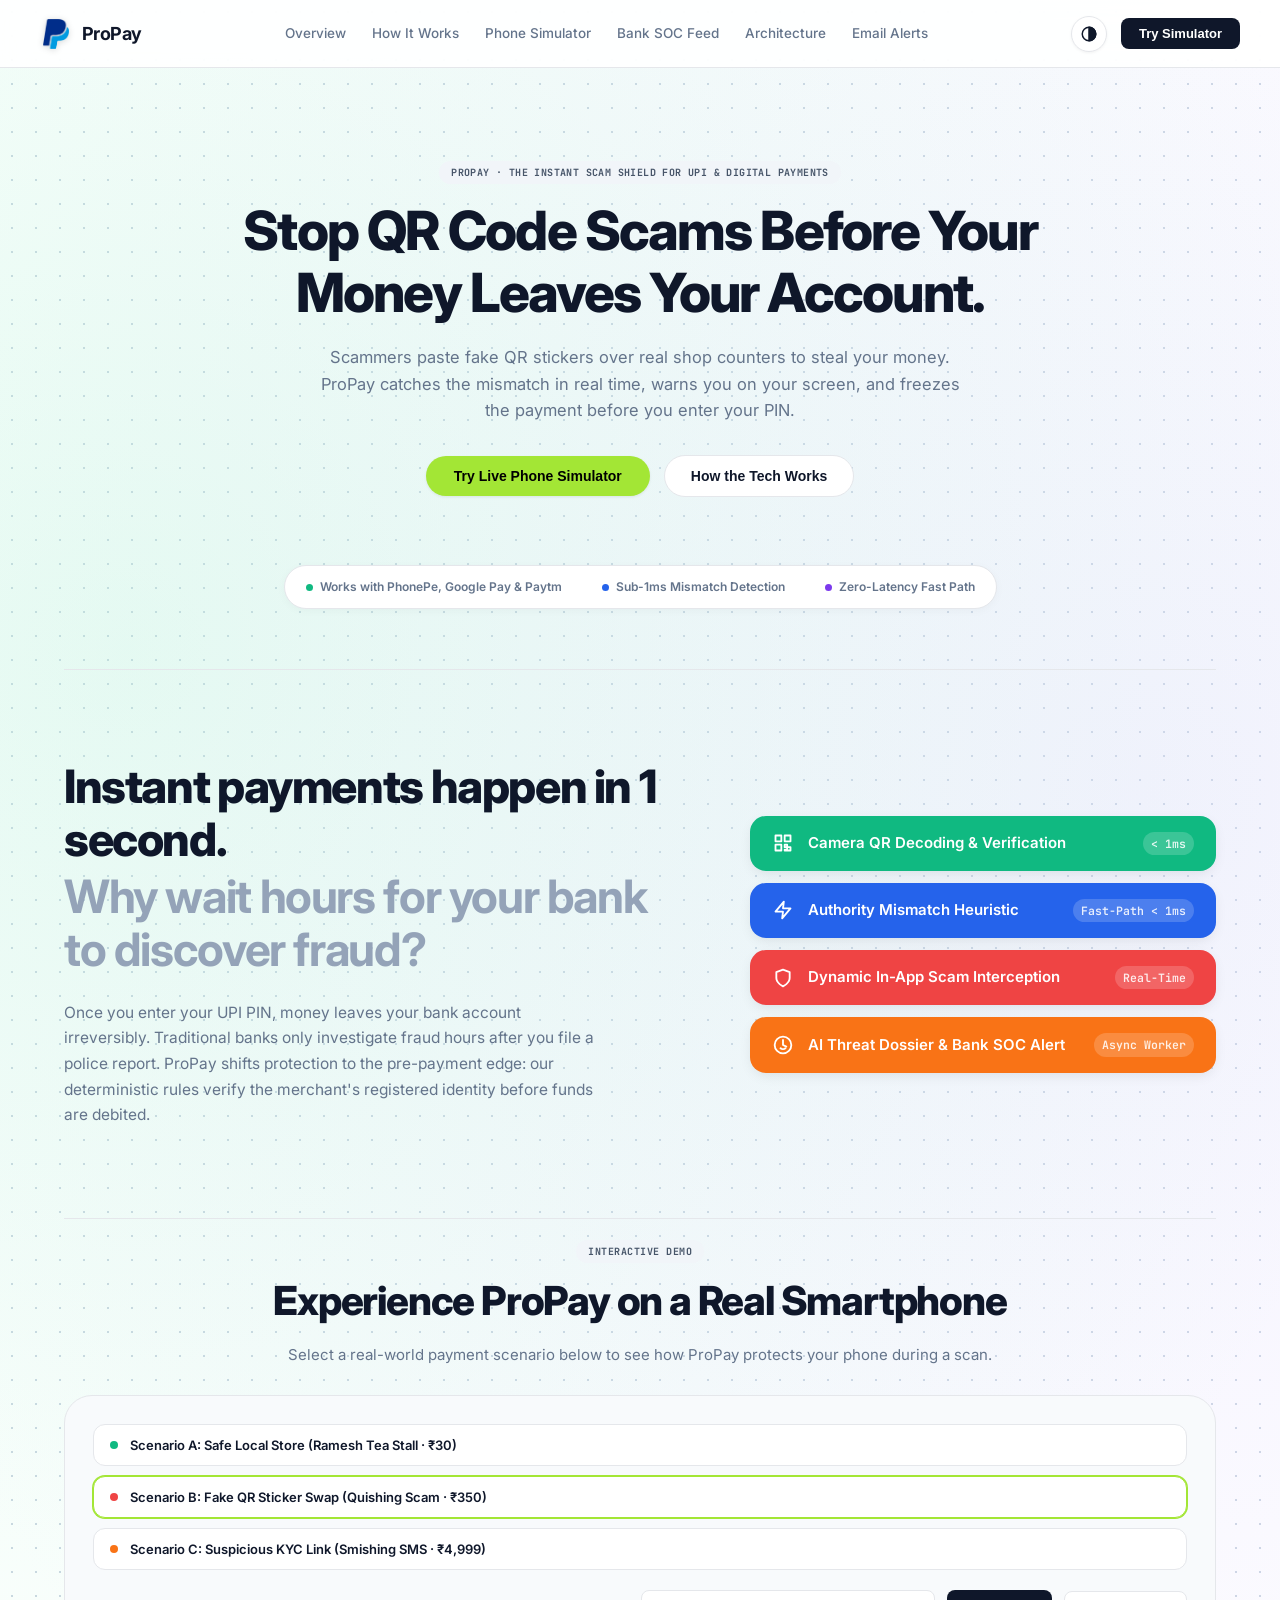
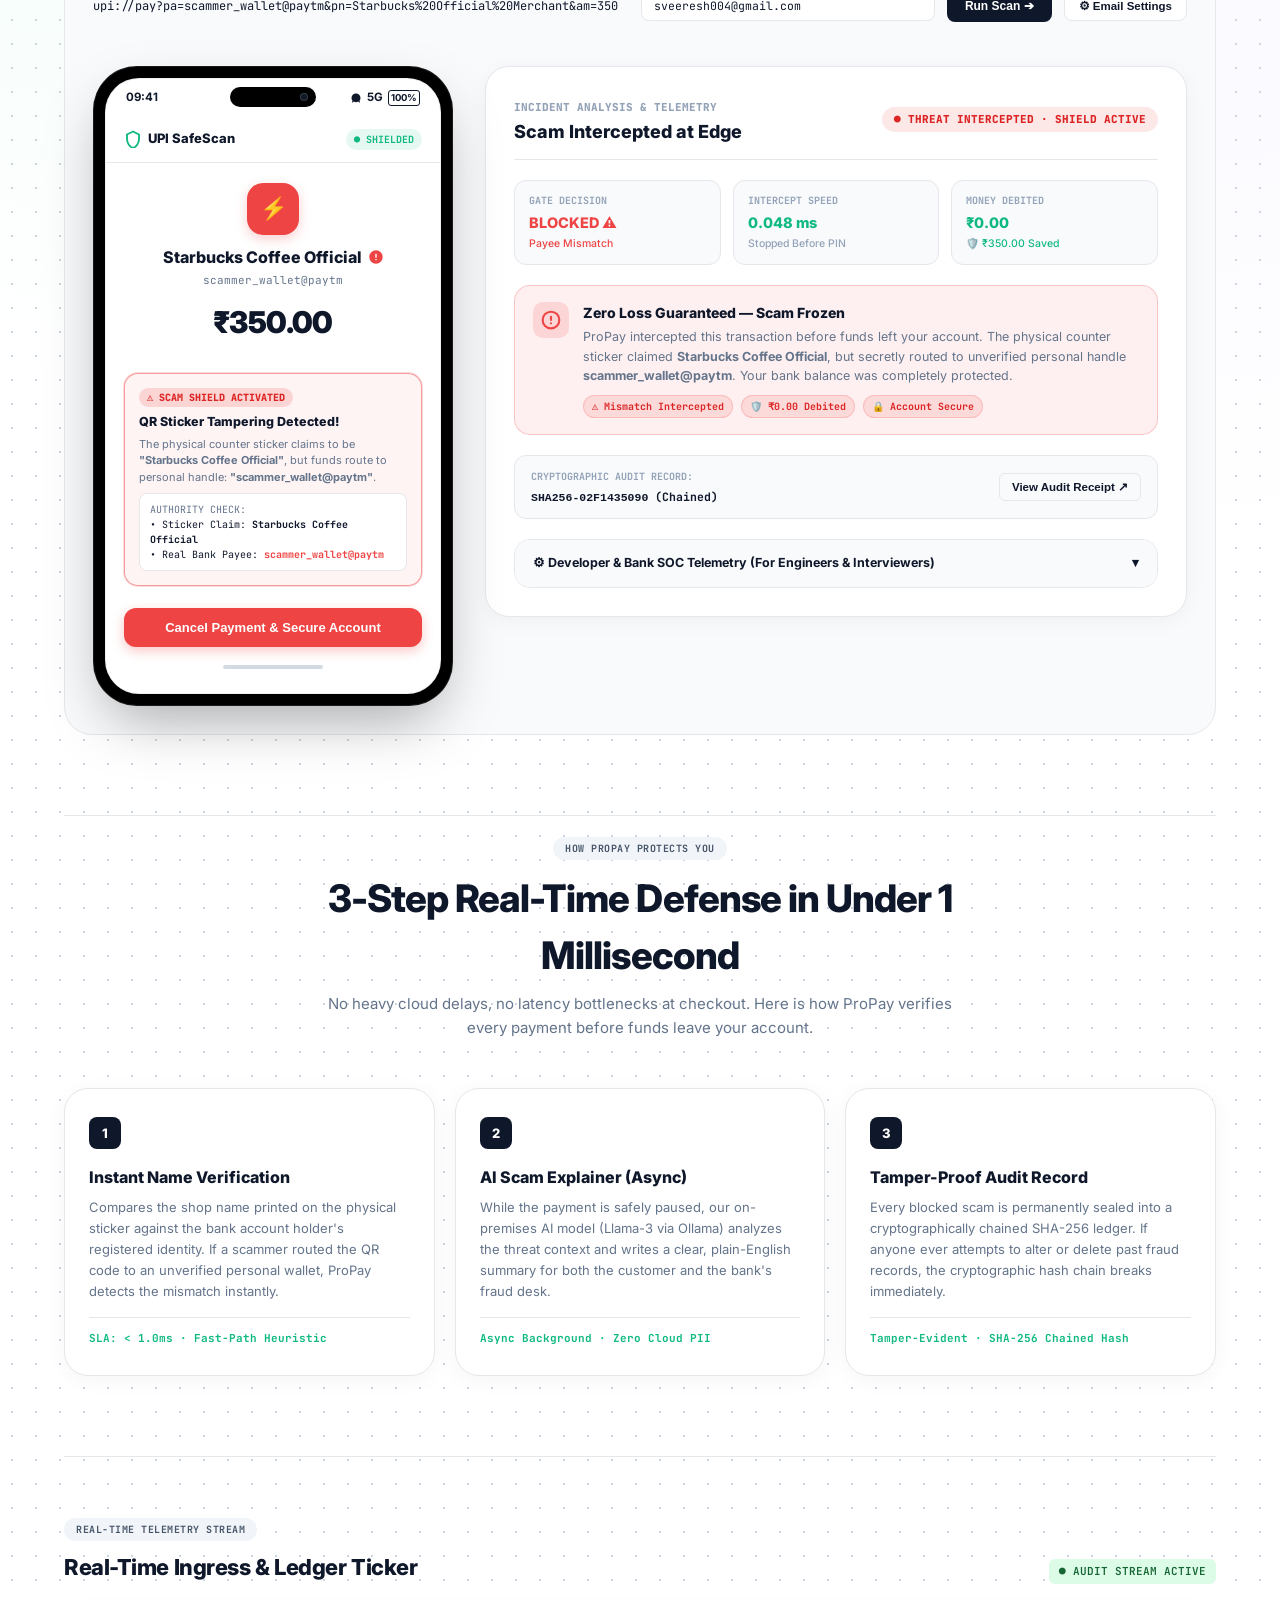
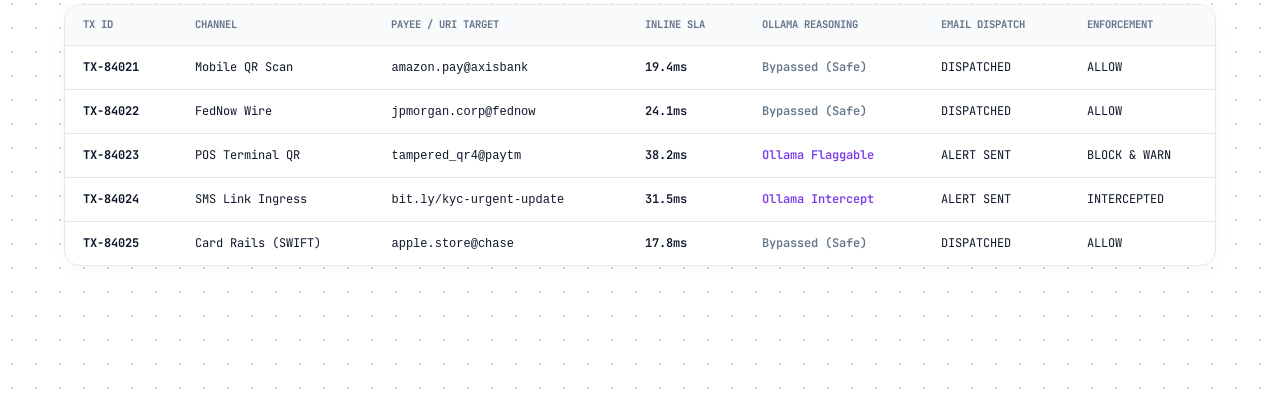
==== commit c9f67d9f: "refactor(ui): remove viva cheatsheet and update brand logo to double-P monogram" ====
--- a/frontend/index.html
+++ b/frontend/index.html
@@ -4,7 +4,8 @@
   <meta charset="UTF-8" />
   <meta name="viewport" content="width=device-width, initial-scale=1.0" />
   <title>ProPay — Real-Time Banking Fraud &amp; Multi-Agent Quishing Defense</title>
-  <link rel="stylesheet" href="css/styles.css?v=7.0" />
+  <link rel="icon" type="image/png" href="images/propay-logo-64.png" />
+  <link rel="stylesheet" href="css/styles.css?v=8.0" />
   <link rel="preconnect" href="https://fonts.googleapis.com">
   <link rel="preconnect" href="https://fonts.gstatic.com" crossorigin>
   <link href="https://fonts.googleapis.com/css2?family=Inter:wght@300;400;500;600;700;800;900&family=JetBrains+Mono:wght@400;500;600;700&display=swap" rel="stylesheet">
@@ -17,12 +18,10 @@
   <header class="dodo-header">
     <div class="header-inner">
       
-      <!-- Brand Logo (High-contrast lime circle + clean sans wordmark) -->
+      <!-- Brand Logo (Interlocking Double-P Monogram) -->
       <div class="brand-logo" onclick="window.proPayApp.resetView()">
         <div class="logo-mark">
-          <svg viewBox="0 0 24 24" fill="none" xmlns="http://www.w3.org/2000/svg">
-            <path d="M12 2L4 6v6c0 5.55 3.84 10.74 8 12 4.16-1.26 8-6.45 8-12V6l-8-4z" fill="currentColor"/>
-          </svg>
+          <img src="images/propay-logo.png" alt="ProPay" class="brand-logo-img" />
         </div>
         <span class="logo-text">ProPay</span>
       </div>
@@ -50,7 +49,6 @@
           <span id="theme-nav-label" style="display:none;">Dark</span>
         </button>
 
-        <button class="text-login" onclick="window.proPayApp.openModal('modal-viva')">Viva Cheatsheet</button>
         <button class="btn-signup" onclick="window.proPayApp.scrollTo('simulator')">
           <span>Try Simulator</span>
         </button>
@@ -433,42 +431,6 @@
     </div>
   </div>
 
-  <!-- ====================================================================
-       MODAL 3: VIVA GUIDE
-       ==================================================================== -->
-  <div class="modal-backdrop" id="modal-viva">
-    <div class="modal-dialog">
-      <div class="modal-header">
-        <div>
-          <span class="pill-badge-indigo">VIVA GUIDE</span>
-          <h3 class="modal-title">ProPay Project Presentation &amp; Defense</h3>
-        </div>
-        <button class="modal-close-btn" onclick="window.proPayApp.closeModal('modal-viva')">✕</button>
-      </div>
-
-      <div class="modal-body">
-        <div class="dual-speed-note-box" style="margin-bottom:16px;">
-          <strong style="color:var(--text-main);">60-SECOND OPENING PITCH:</strong>
-          <p style="margin-top:6px;">
-            "Good afternoon Sir/Madam. Our project is <strong>ProPay</strong>, an enterprise Real-Time Banking Fraud &amp; Quishing Defense Agent. We specifically target modern zero-day attack vectors—physical QR code tampering (Quishing) and unsolicited smishing links. We built a dual-speed multi-agent architecture: sub-38ms deterministic wire clearance, paired with an on-premises Ollama cluster for cognitive reasoning. Crucially, Ollama is strictly scoped to semantic link analysis, payee mismatch heuristics, and automated email alert dispatch—guaranteeing 100% data privacy with zero latency bottlenecks on payment clearance."
-          </p>
-        </div>
-
-        <strong style="color:var(--text-main); font-size:12px;">KEY ARCHITECTURAL HIGHLIGHTS:</strong>
-        <ul style="margin: 8px 0 0 18px; display:flex; flex-direction:column; gap:6px; font-size:12px;">
-          <li><strong>Dual-Speed Pipeline:</strong> Sub-30ms synchronous heuristic &amp; velocity gatekeeper paired with asynchronous Ollama cognitive forensics.</li>
-          <li><strong>Anti-Quishing Heuristic:</strong> Evaluates NPCI UPI Intent specifications to detect merchant authority vs. settlement VPA mismatches.</li>
-          <li><strong>Sliding-Window Velocity:</strong> In-memory rate limiting preventing automated rapid account draining in O(1) time.</li>
-          <li><strong>Tamper-Evident SHA-256 Ledger:</strong> Chained cryptographic verification ensuring immutable audit trails.</li>
-          <li><strong>Strict Ollama Boundary:</strong> On-premise deployment guaranteeing zero customer banking PII leaves the local boundary.</li>
-        </ul>
-      </div>
-
-      <div class="modal-footer">
-        <button class="btn-modal-close" onclick="window.proPayApp.closeModal('modal-viva')">Close</button>
-      </div>
-    </div>
-  </div>
 
   <!-- ====================================================================
        MODAL 4: GENERATED EMAIL ALERT VIEWER
--- a/frontend/css/styles.css
+++ b/frontend/css/styles.css
@@ -176,18 +176,25 @@
 .logo-mark {
   width: 32px;
   height: 32px;
-  background: var(--dodo-lime);
-  border-radius: 9999px;
+  background: transparent;
+  border-radius: 6px;
   display: flex;
   align-items: center;
   justify-content: center;
-  color: #0F172A;
-  box-shadow: 0 2px 8px rgba(163, 230, 53, 0.3);
+}
+
+.logo-mark img,
+.brand-logo-img {
+  width: 26px;
+  height: 30px;
+  object-fit: contain;
+  display: block;
+  filter: drop-shadow(0 1px 3px rgba(0, 0, 0, 0.16));
 }
 
 .logo-mark svg {
-  width: 18px;
-  height: 18px;
+  width: 26px;
+  height: 30px;
 }
 
 .logo-text {
@@ -2244,6 +2251,91 @@
 
 .metric-pill-value.green { color: #10B981; }
 .metric-pill-value.red { color: #EF4444; }
+
+.metric-pill-sub {
+  font-size: 10.5px;
+  font-family: var(--font-sans);
+  color: var(--text-dim);
+  margin-top: 3px;
+  font-weight: 500;
+}
+
+/* Complete Payment Tranquility Card */
+.tranquility-card {
+  border-radius: var(--radius-lg);
+  padding: 16px 18px;
+  display: flex;
+  gap: 14px;
+  align-items: flex-start;
+  transition: all 0.3s ease;
+}
+
+.tranquility-card.safe {
+  background: rgba(16, 185, 129, 0.08);
+  border: 1px solid rgba(16, 185, 129, 0.25);
+}
+
+.tranquility-card.danger {
+  background: rgba(239, 68, 68, 0.08);
+  border: 1px solid rgba(239, 68, 68, 0.25);
+}
+
+.tranquility-icon-wrap {
+  width: 36px;
+  height: 36px;
+  border-radius: 10px;
+  background: rgba(16, 185, 129, 0.15);
+  display: flex;
+  align-items: center;
+  justify-content: center;
+  flex-shrink: 0;
+  color: #10B981;
+}
+
+.tranquility-icon-wrap.danger {
+  background: rgba(239, 68, 68, 0.15);
+  color: #EF4444;
+}
+
+.tranquility-heading {
+  font-size: 14px;
+  font-weight: 800;
+  color: var(--text-main);
+  margin-bottom: 4px;
+  display: flex;
+  align-items: center;
+  gap: 8px;
+}
+
+.tranquility-text {
+  font-size: 12.5px;
+  color: var(--text-muted);
+  line-height: 1.55;
+  margin-bottom: 10px;
+}
+
+.tranquility-pill-row {
+  display: flex;
+  gap: 8px;
+  flex-wrap: wrap;
+}
+
+.tranquil-pill {
+  font-size: 10px;
+  font-weight: 700;
+  font-family: var(--font-mono);
+  padding: 3px 8px;
+  border-radius: var(--radius-pill);
+  background: rgba(16, 185, 129, 0.12);
+  color: #059669;
+  border: 1px solid rgba(16, 185, 129, 0.2);
+}
+
+.tranquil-pill.danger {
+  background: rgba(239, 68, 68, 0.12);
+  color: #DC2626;
+  border: 1px solid rgba(239, 68, 68, 0.2);
+}
 
 .explainer-narrative-card {
   background: var(--bg-subtle);
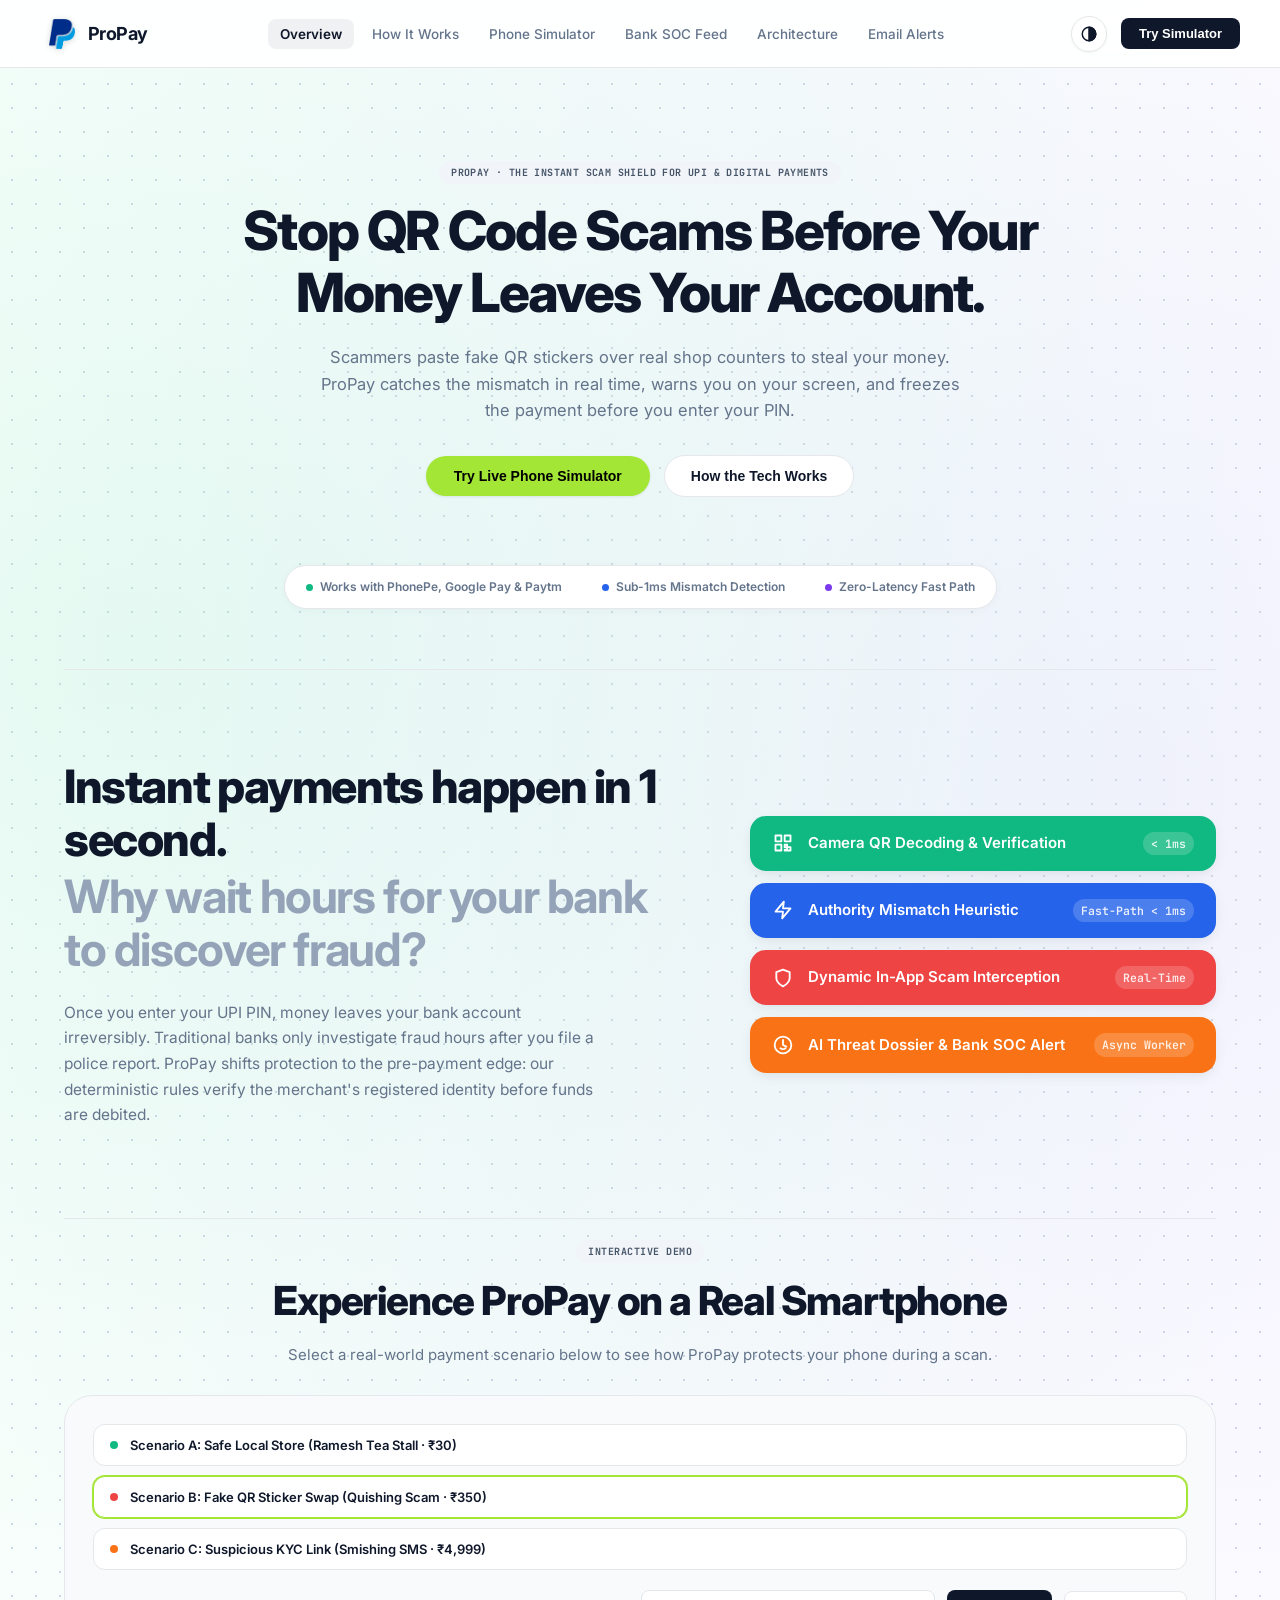
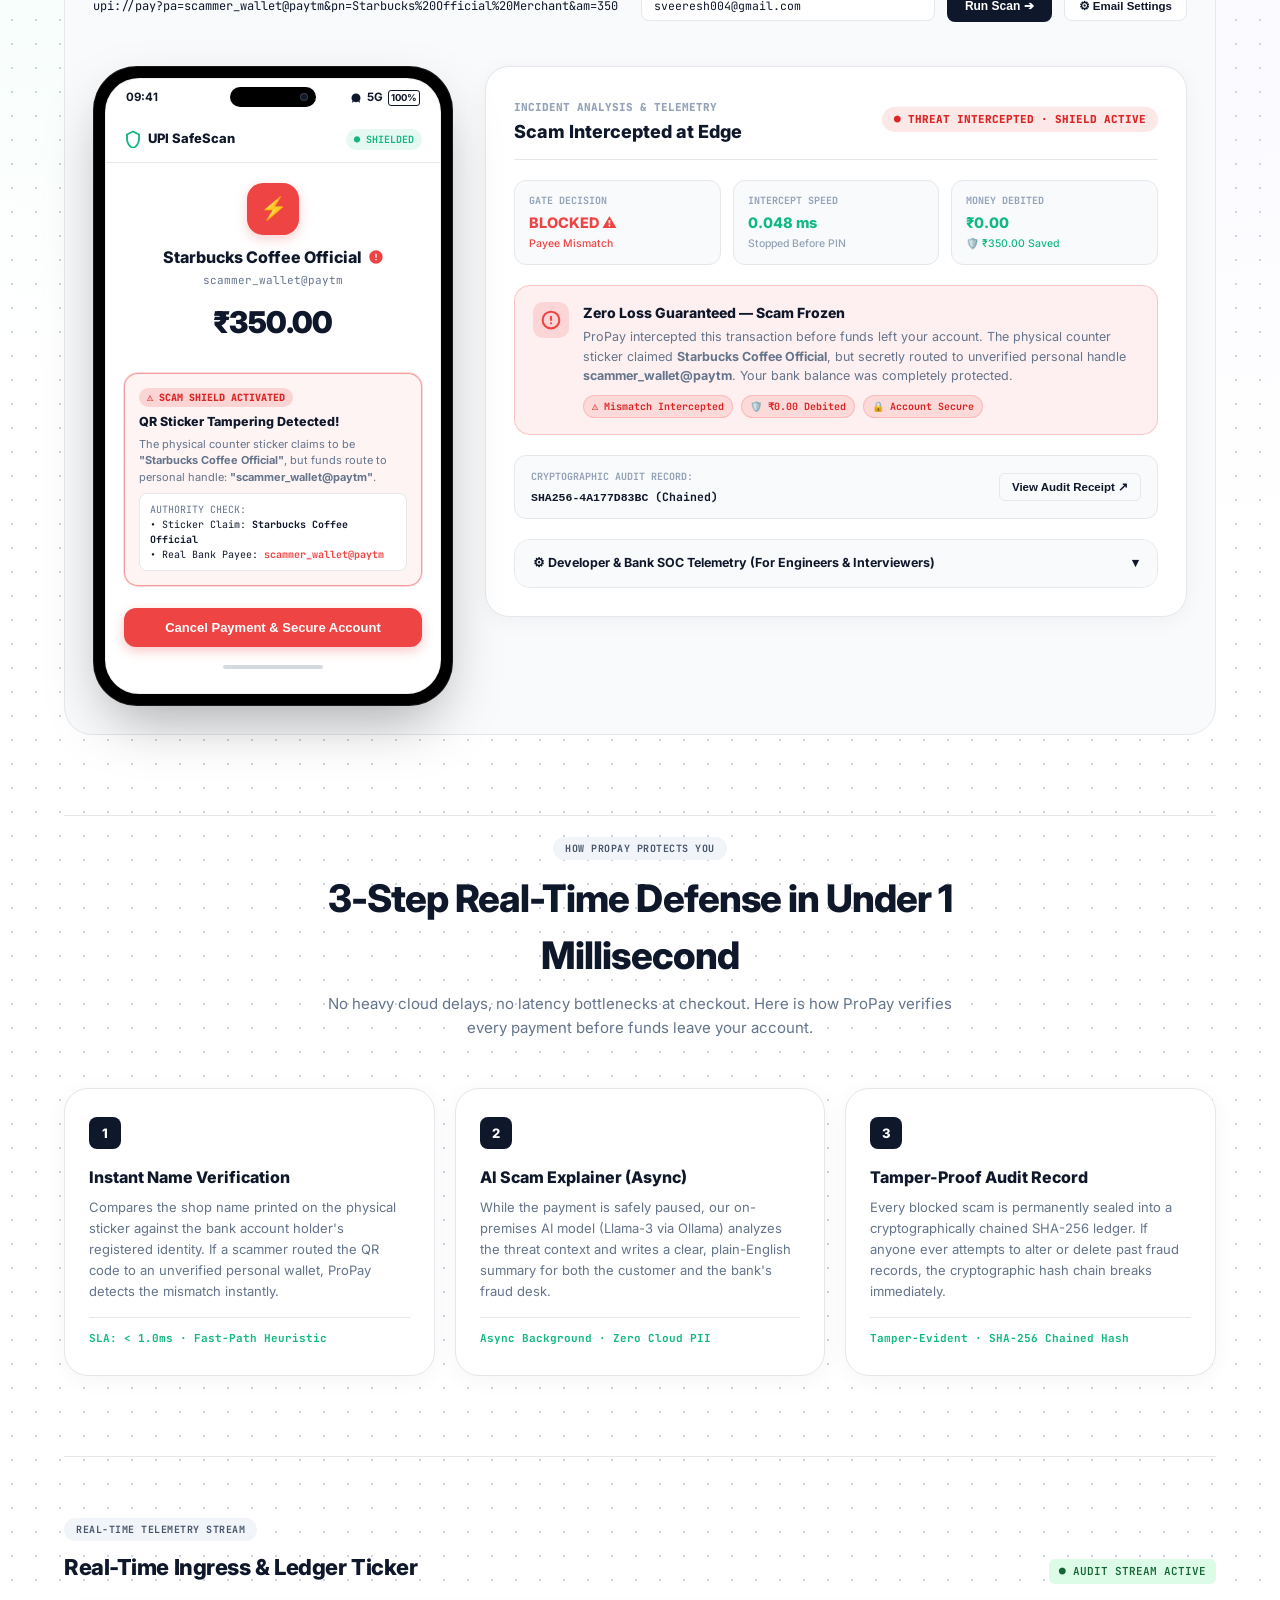
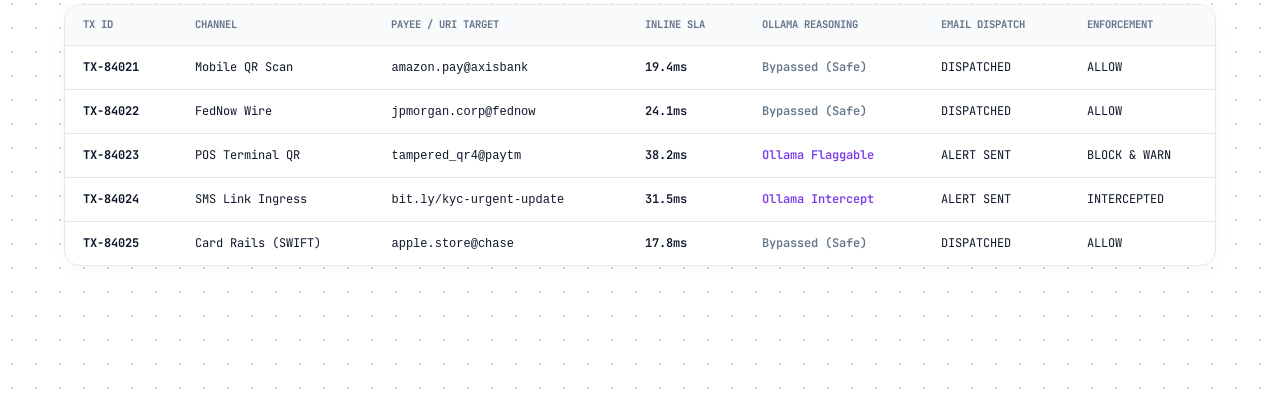
==== commit b1ade2f8: "fix(ui): fix topbar section scrolling, active hover states, and mobile navigation" ====
--- a/frontend/index.html
+++ b/frontend/index.html
@@ -5,7 +5,7 @@
   <meta name="viewport" content="width=device-width, initial-scale=1.0" />
   <title>ProPay — Real-Time Banking Fraud &amp; Multi-Agent Quishing Defense</title>
   <link rel="icon" type="image/png" href="images/propay-logo-64.png" />
-  <link rel="stylesheet" href="css/styles.css?v=8.0" />
+  <link rel="stylesheet" href="css/styles.css?v=9.0" />
   <link rel="preconnect" href="https://fonts.googleapis.com">
   <link rel="preconnect" href="https://fonts.gstatic.com" crossorigin>
   <link href="https://fonts.googleapis.com/css2?family=Inter:wght@300;400;500;600;700;800;900&family=JetBrains+Mono:wght@400;500;600;700&display=swap" rel="stylesheet">
@@ -19,27 +19,27 @@
     <div class="header-inner">
       
       <!-- Brand Logo (Interlocking Double-P Monogram) -->
-      <div class="brand-logo" onclick="window.proPayApp.resetView()">
+      <button type="button" class="brand-logo" onclick="window.proPayApp.resetView()" aria-label="ProPay Home">
         <div class="logo-mark">
           <img src="images/propay-logo.png" alt="ProPay" class="brand-logo-img" />
         </div>
         <span class="logo-text">ProPay</span>
-      </div>
+      </button>
 
       <!-- Clean Navigation Links -->
-      <nav class="nav-menu">
-        <span class="nav-link" onclick="window.proPayApp.scrollTo('section-hero')">Overview</span>
-        <span class="nav-link" onclick="window.proPayApp.scrollTo('section-defense')">How It Works</span>
-        <span class="nav-link" onclick="window.proPayApp.scrollTo('section-simulator')">Phone Simulator</span>
-        <span class="nav-link" onclick="window.proPayApp.scrollTo('section-feed')">Bank SOC Feed</span>
-        <span class="nav-link" onclick="window.proPayApp.openModal('modal-hld')">Architecture</span>
-        <span class="nav-link" onclick="window.proPayApp.openModal('modal-email-alert')">Email Alerts</span>
+      <nav class="nav-menu" id="main-nav-menu" aria-label="Primary Navigation">
+        <button type="button" class="nav-link active" data-target="section-hero" onclick="window.proPayApp.scrollTo('section-hero')">Overview</button>
+        <button type="button" class="nav-link" data-target="section-defense" onclick="window.proPayApp.scrollTo('section-defense')">How It Works</button>
+        <button type="button" class="nav-link" data-target="section-simulator" onclick="window.proPayApp.scrollTo('section-simulator')">Phone Simulator</button>
+        <button type="button" class="nav-link" data-target="section-feed" onclick="window.proPayApp.scrollTo('section-feed')">Bank SOC Feed</button>
+        <button type="button" class="nav-link" data-modal="modal-hld" onclick="window.proPayApp.openModal('modal-hld')">Architecture</button>
+        <button type="button" class="nav-link" data-modal="modal-email-alert" onclick="window.proPayApp.openModal('modal-email-alert')">Email Alerts</button>
       </nav>
 
       <!-- Action Buttons -->
       <div class="header-actions">
         <!-- Magic UI Half-Circle Theme Toggle -->
-        <button class="magic-theme-toggle" id="shadcn-theme-toggle" onclick="window.proPayApp.toggleTheme()" title="Toggle Theme (Light / Dark)" aria-label="Toggle Theme">
+        <button type="button" class="magic-theme-toggle" id="shadcn-theme-toggle" onclick="window.proPayApp.toggleTheme()" title="Toggle Theme (Light / Dark)" aria-label="Toggle Theme">
           <div class="magic-toggle-icon">
             <svg viewBox="0 0 24 24" fill="none" stroke="currentColor" stroke-width="2" stroke-linecap="round" stroke-linejoin="round">
               <circle cx="12" cy="12" r="9"/>
@@ -49,8 +49,16 @@
           <span id="theme-nav-label" style="display:none;">Dark</span>
         </button>
 
-        <button class="btn-signup" onclick="window.proPayApp.scrollTo('simulator')">
+        <button type="button" class="btn-signup" onclick="window.proPayApp.scrollTo('section-simulator')">
           <span>Try Simulator</span>
+        </button>
+
+        <button type="button" class="mobile-menu-toggle" id="mobile-menu-toggle" onclick="window.proPayApp.toggleMobileMenu()" title="Menu" aria-label="Toggle Navigation Menu" aria-expanded="false">
+          <svg viewBox="0 0 24 24" fill="none" stroke="currentColor" stroke-width="2" stroke-linecap="round" stroke-linejoin="round">
+            <line x1="3" y1="6" x2="21" y2="6"/>
+            <line x1="3" y1="12" x2="21" y2="12"/>
+            <line x1="3" y1="18" x2="21" y2="18"/>
+          </svg>
         </button>
       </div>
 
@@ -554,6 +562,6 @@
   <div class="toast-shelf" id="toast-shelf"></div>
 
   <!-- Script -->
-  <script src="js/app.js?v=7.0"></script>
+  <script src="js/app.js?v=9.0"></script>
 </body>
 </html>
--- a/frontend/css/styles.css
+++ b/frontend/css/styles.css
@@ -171,6 +171,17 @@
   gap: 10px;
   cursor: pointer;
   text-decoration: none;
+  background: transparent;
+  border: none;
+  padding: 4px 6px;
+  border-radius: 8px;
+  font-family: inherit;
+  flex-shrink: 0;
+  transition: opacity var(--transition-fast);
+}
+
+.brand-logo:hover {
+  opacity: 0.85;
 }
 
 .logo-mark {
@@ -207,25 +218,70 @@
 .nav-menu {
   display: flex;
   align-items: center;
-  gap: 26px;
+  gap: 6px;
 }
 
 .nav-item-dropdown,
 .nav-link {
-  display: flex;
+  display: inline-flex;
   align-items: center;
   gap: 5px;
+  font-family: inherit;
   font-size: 13.5px;
   font-weight: 500;
   color: var(--text-muted);
+  background: transparent;
+  border: none;
+  padding: 7px 12px;
+  border-radius: 8px;
+  white-space: nowrap;
   cursor: pointer;
   text-decoration: none;
-  transition: color var(--transition-fast);
+  transition: color var(--transition-fast), background var(--transition-fast), transform var(--transition-fast);
 }
 
 .nav-item-dropdown:hover,
 .nav-link:hover {
   color: var(--text-main);
+  background: var(--bg-subtle);
+}
+
+.nav-link.active {
+  color: var(--text-main);
+  font-weight: 600;
+  background: rgba(15, 23, 42, 0.06);
+}
+
+[data-theme="dark"] .nav-link.active {
+  background: rgba(255, 255, 255, 0.08);
+}
+
+.nav-link:focus-visible {
+  outline: 2px solid var(--dodo-lime);
+  outline-offset: 2px;
+}
+
+.mobile-menu-toggle {
+  display: none;
+  width: 36px;
+  height: 36px;
+  border-radius: 8px;
+  background: var(--bg-card);
+  border: 1px solid var(--border-subtle);
+  align-items: center;
+  justify-content: center;
+  color: var(--text-main);
+  cursor: pointer;
+  padding: 0;
+}
+
+.mobile-menu-toggle svg {
+  width: 18px;
+  height: 18px;
+}
+
+section[id^="section-"] {
+  scroll-margin-top: 84px;
 }
 
 .chevron-icon {
@@ -2508,7 +2564,8 @@
   gap: 8px;
 }
 
-.toast-msg {
+.toast-msg,
+.toast-item {
   background: #0F172A;
   color: #FFFFFF;
   padding: 10px 18px;
@@ -2518,12 +2575,31 @@
   animation: toastIn 0.2s ease forwards;
 }
 
+[data-theme="dark"] .toast-msg,
+[data-theme="dark"] .toast-item {
+  background: #1E293B;
+  border: 1px solid rgba(255, 255, 255, 0.12);
+}
+
 @keyframes toastIn {
   from { opacity: 0; transform: translateY(6px); }
   to { opacity: 1; transform: translateY(0); }
 }
 
 /* Responsive adjustments */
+@media (max-width: 1024px) {
+  .dodo-header {
+    padding: 0 18px;
+  }
+  .nav-menu {
+    gap: 2px;
+  }
+  .nav-link {
+    padding: 6px 9px;
+    font-size: 13px;
+  }
+}
+
 @media (max-width: 960px) {
   .dodo-split-grid {
     grid-template-columns: 1fr;
@@ -2535,8 +2611,31 @@
   .agents-mesh-grid {
     grid-template-columns: repeat(2, 1fr);
   }
+  .mobile-menu-toggle {
+    display: inline-flex;
+  }
   .nav-menu {
     display: none;
+    position: absolute;
+    top: 68px;
+    left: 0;
+    right: 0;
+    background: var(--bg-card);
+    border-bottom: 1px solid var(--border-subtle);
+    box-shadow: var(--shadow-diffuse);
+    flex-direction: column;
+    align-items: stretch;
+    padding: 12px 18px;
+    gap: 4px;
+    z-index: 99;
+  }
+  .nav-menu.mobile-open {
+    display: flex;
+  }
+  .nav-link {
+    justify-content: flex-start;
+    padding: 10px 14px;
+    width: 100%;
   }
 }
 
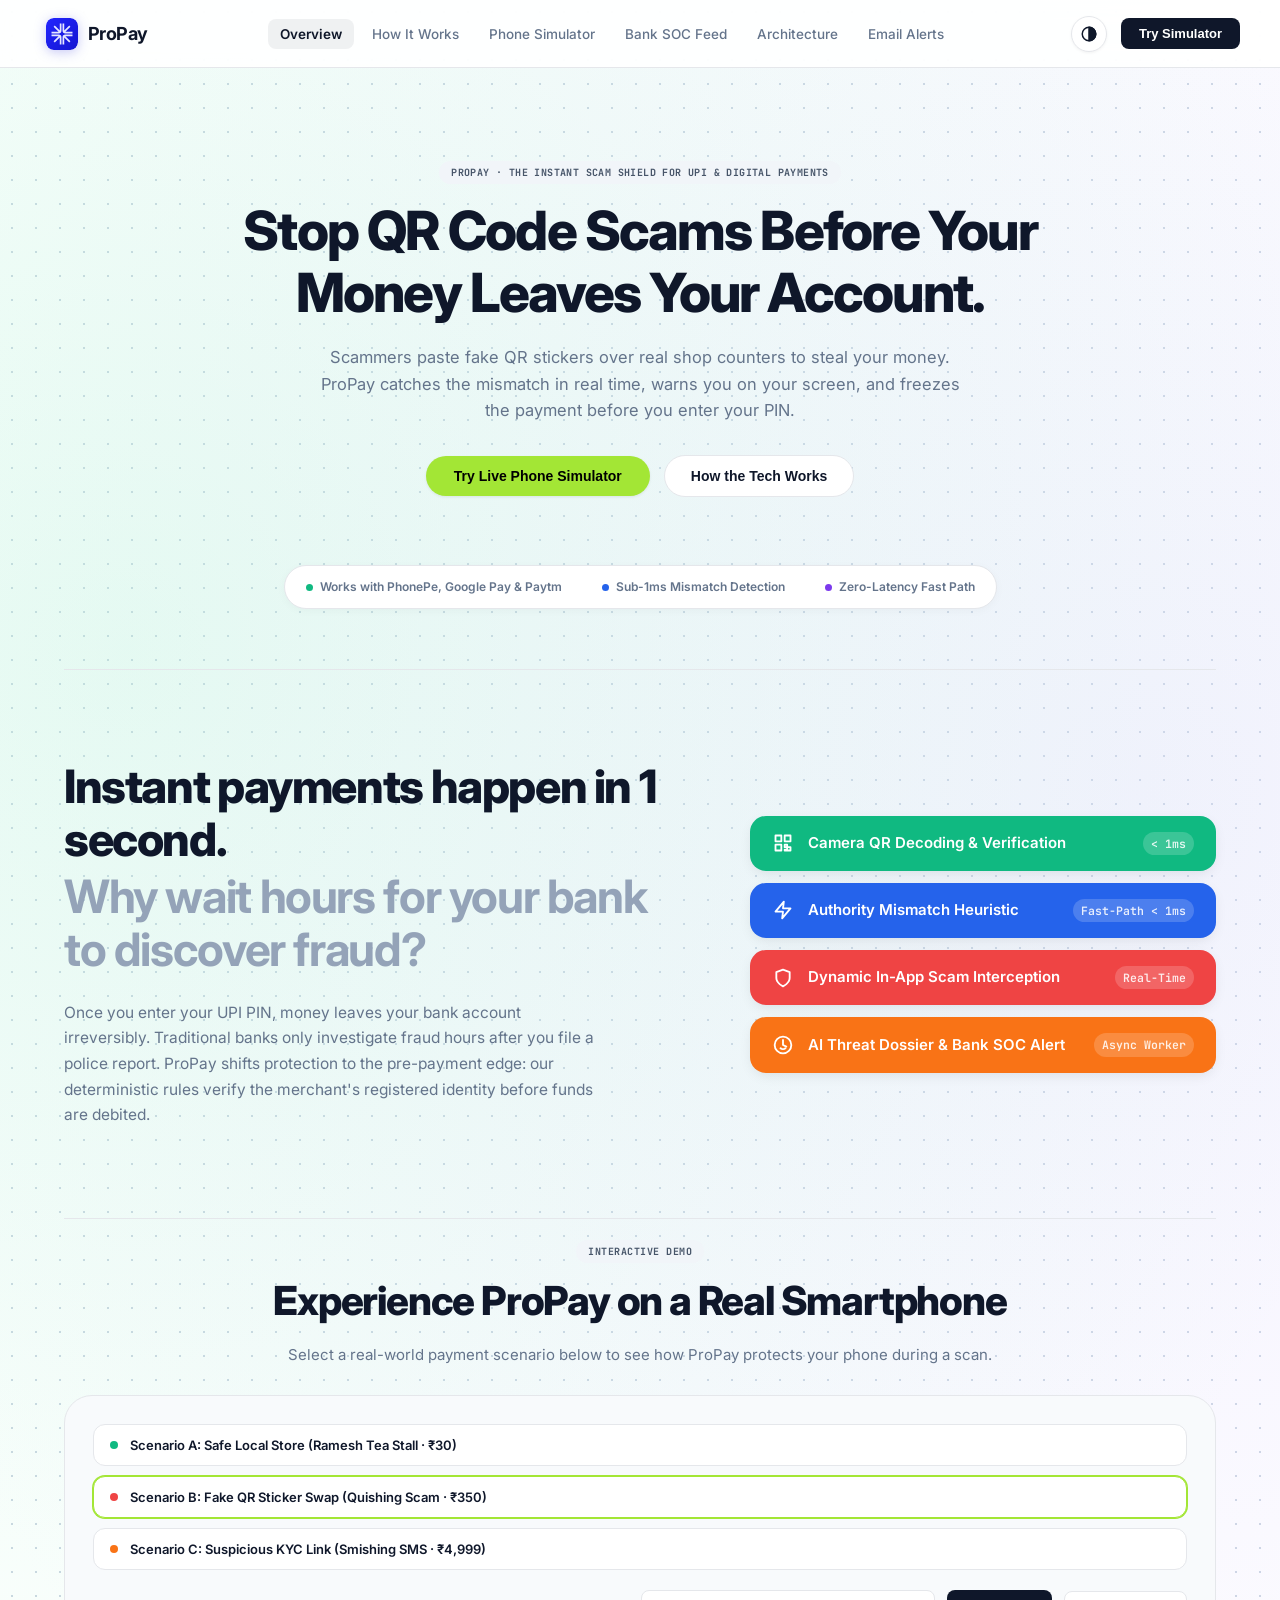
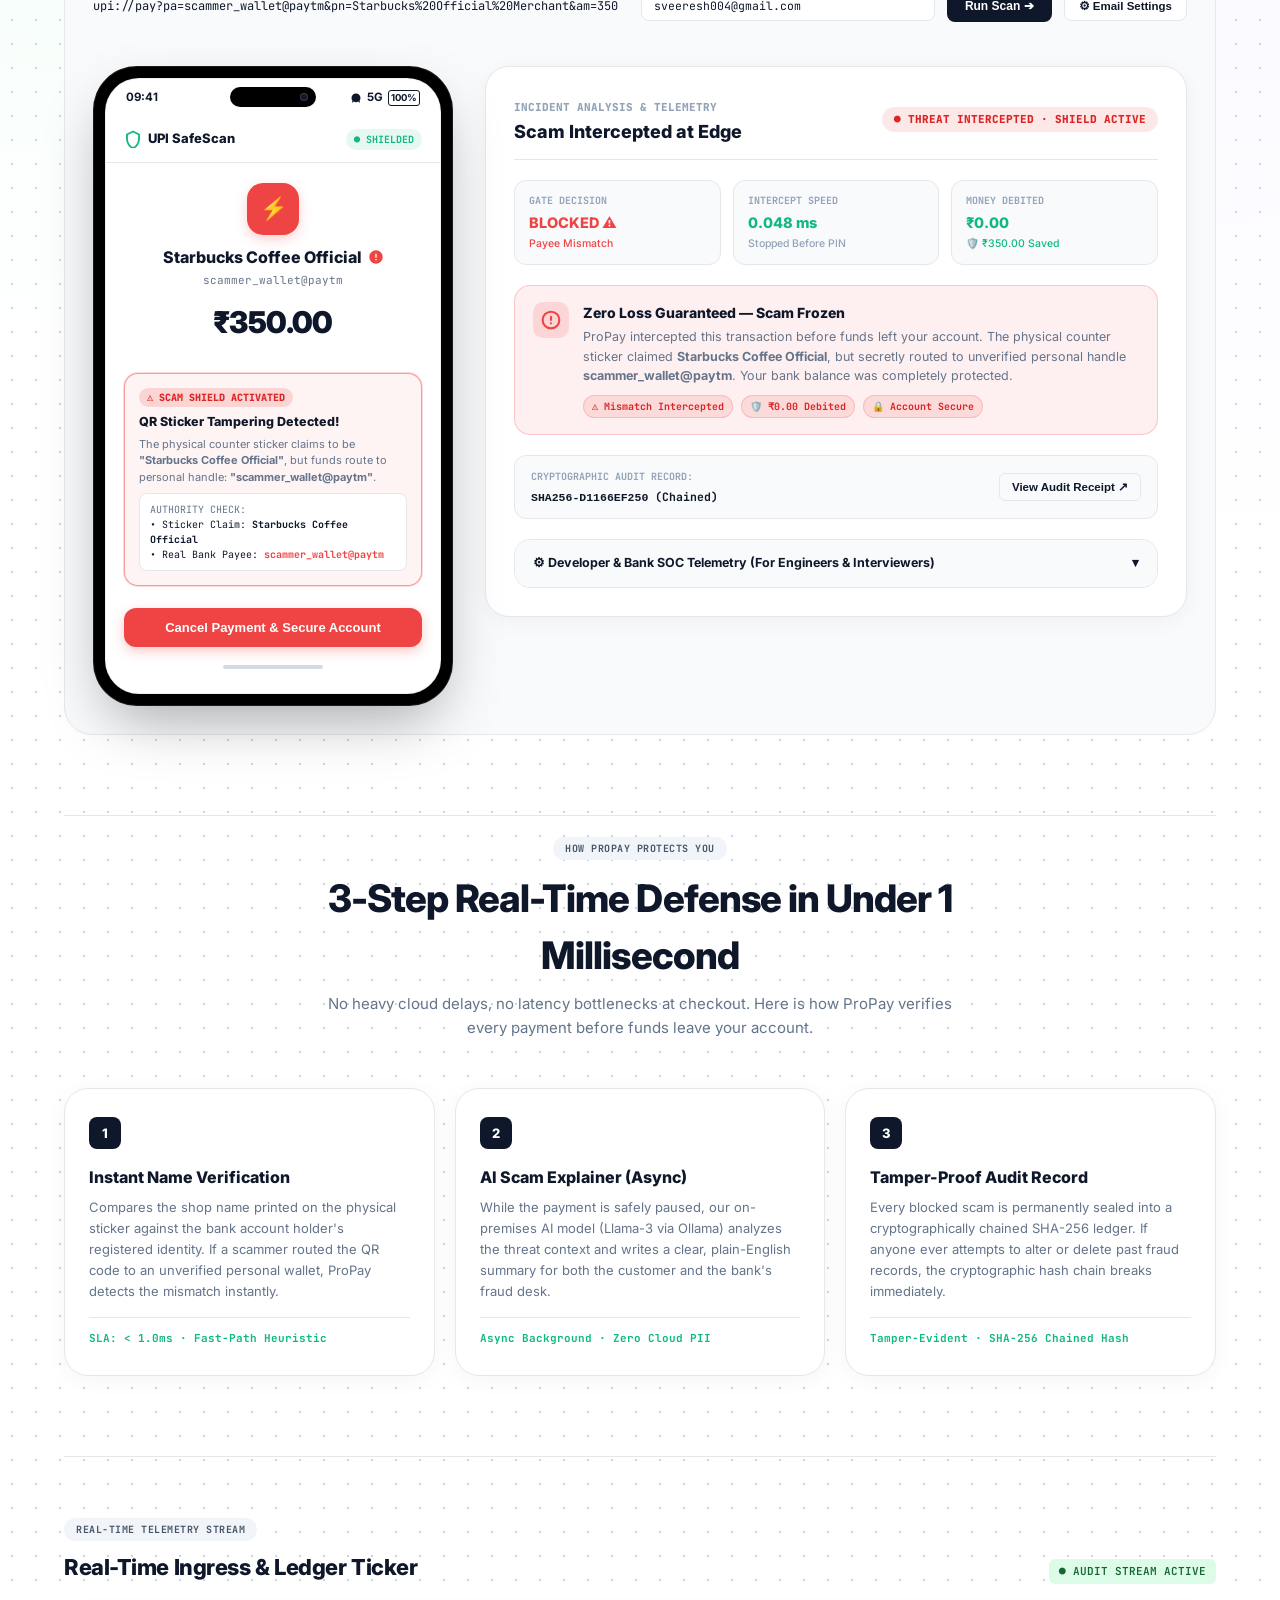
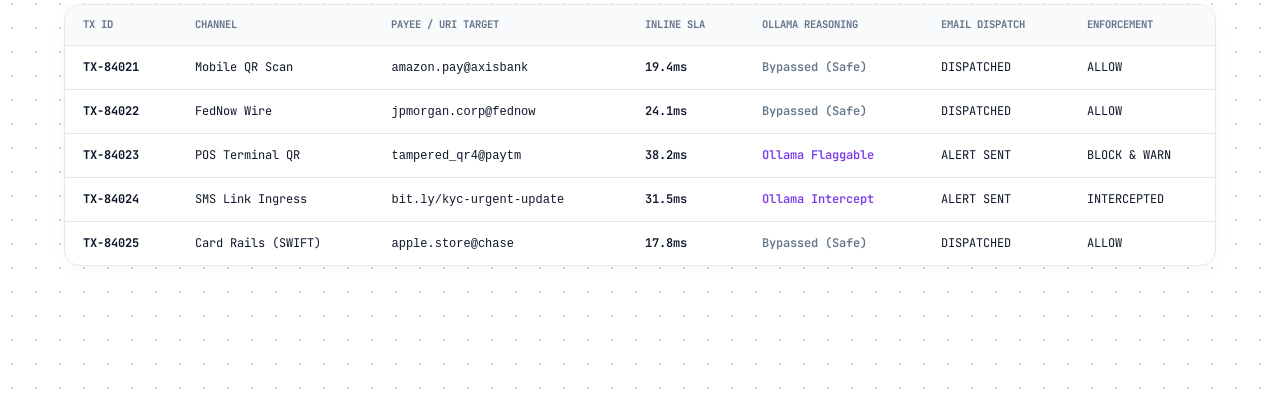
==== commit 5f2ce13b: "feat(ui): replace ProPay logo with cobalt 4-corner convergence emblem" ====
--- a/frontend/index.html
+++ b/frontend/index.html
@@ -4,8 +4,9 @@
   <meta charset="UTF-8" />
   <meta name="viewport" content="width=device-width, initial-scale=1.0" />
   <title>ProPay — Real-Time Banking Fraud &amp; Multi-Agent Quishing Defense</title>
-  <link rel="icon" type="image/png" href="images/propay-logo-64.png" />
-  <link rel="stylesheet" href="css/styles.css?v=9.0" />
+  <link rel="icon" type="image/svg+xml" href="images/propay-logo.svg?v=2" />
+  <link rel="icon" type="image/png" href="images/propay-logo-64.png?v=2" />
+  <link rel="stylesheet" href="css/styles.css?v=10.0" />
   <link rel="preconnect" href="https://fonts.googleapis.com">
   <link rel="preconnect" href="https://fonts.gstatic.com" crossorigin>
   <link href="https://fonts.googleapis.com/css2?family=Inter:wght@300;400;500;600;700;800;900&family=JetBrains+Mono:wght@400;500;600;700&display=swap" rel="stylesheet">
@@ -18,10 +19,10 @@
   <header class="dodo-header">
     <div class="header-inner">
       
-      <!-- Brand Logo (Interlocking Double-P Monogram) -->
+      <!-- Brand Logo (Cobalt 4-Corner Convergence Emblem) -->
       <button type="button" class="brand-logo" onclick="window.proPayApp.resetView()" aria-label="ProPay Home">
         <div class="logo-mark">
-          <img src="images/propay-logo.png" alt="ProPay" class="brand-logo-img" />
+          <img src="images/propay-logo.svg?v=2" alt="ProPay" class="brand-logo-img" />
         </div>
         <span class="logo-text">ProPay</span>
       </button>
--- a/frontend/css/styles.css
+++ b/frontend/css/styles.css
@@ -188,7 +188,7 @@
   width: 32px;
   height: 32px;
   background: transparent;
-  border-radius: 6px;
+  border-radius: 8px;
   display: flex;
   align-items: center;
   justify-content: center;
@@ -196,16 +196,17 @@
 
 .logo-mark img,
 .brand-logo-img {
-  width: 26px;
-  height: 30px;
+  width: 32px;
+  height: 32px;
   object-fit: contain;
   display: block;
-  filter: drop-shadow(0 1px 3px rgba(0, 0, 0, 0.16));
+  border-radius: 8px;
+  filter: drop-shadow(0 2px 6px rgba(27, 28, 216, 0.25));
 }
 
 .logo-mark svg {
-  width: 26px;
-  height: 30px;
+  width: 32px;
+  height: 32px;
 }
 
 .logo-text {
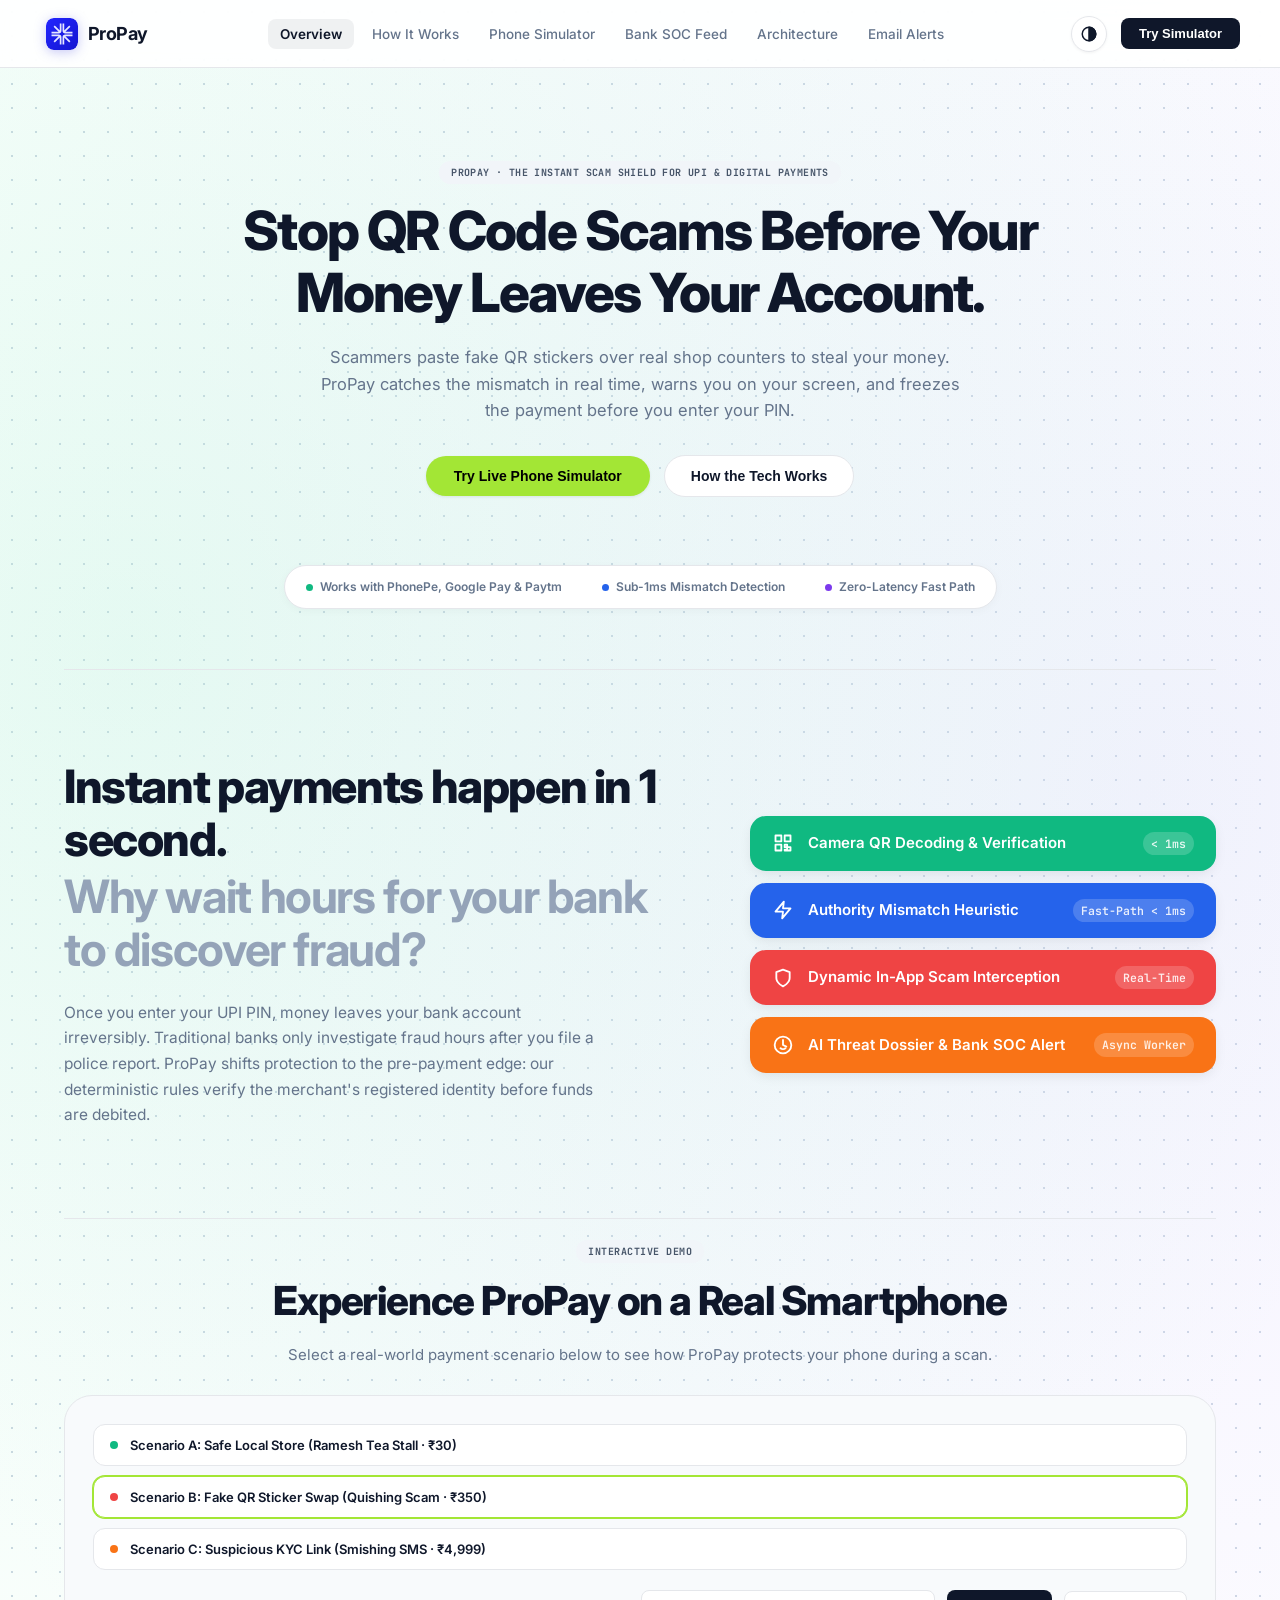
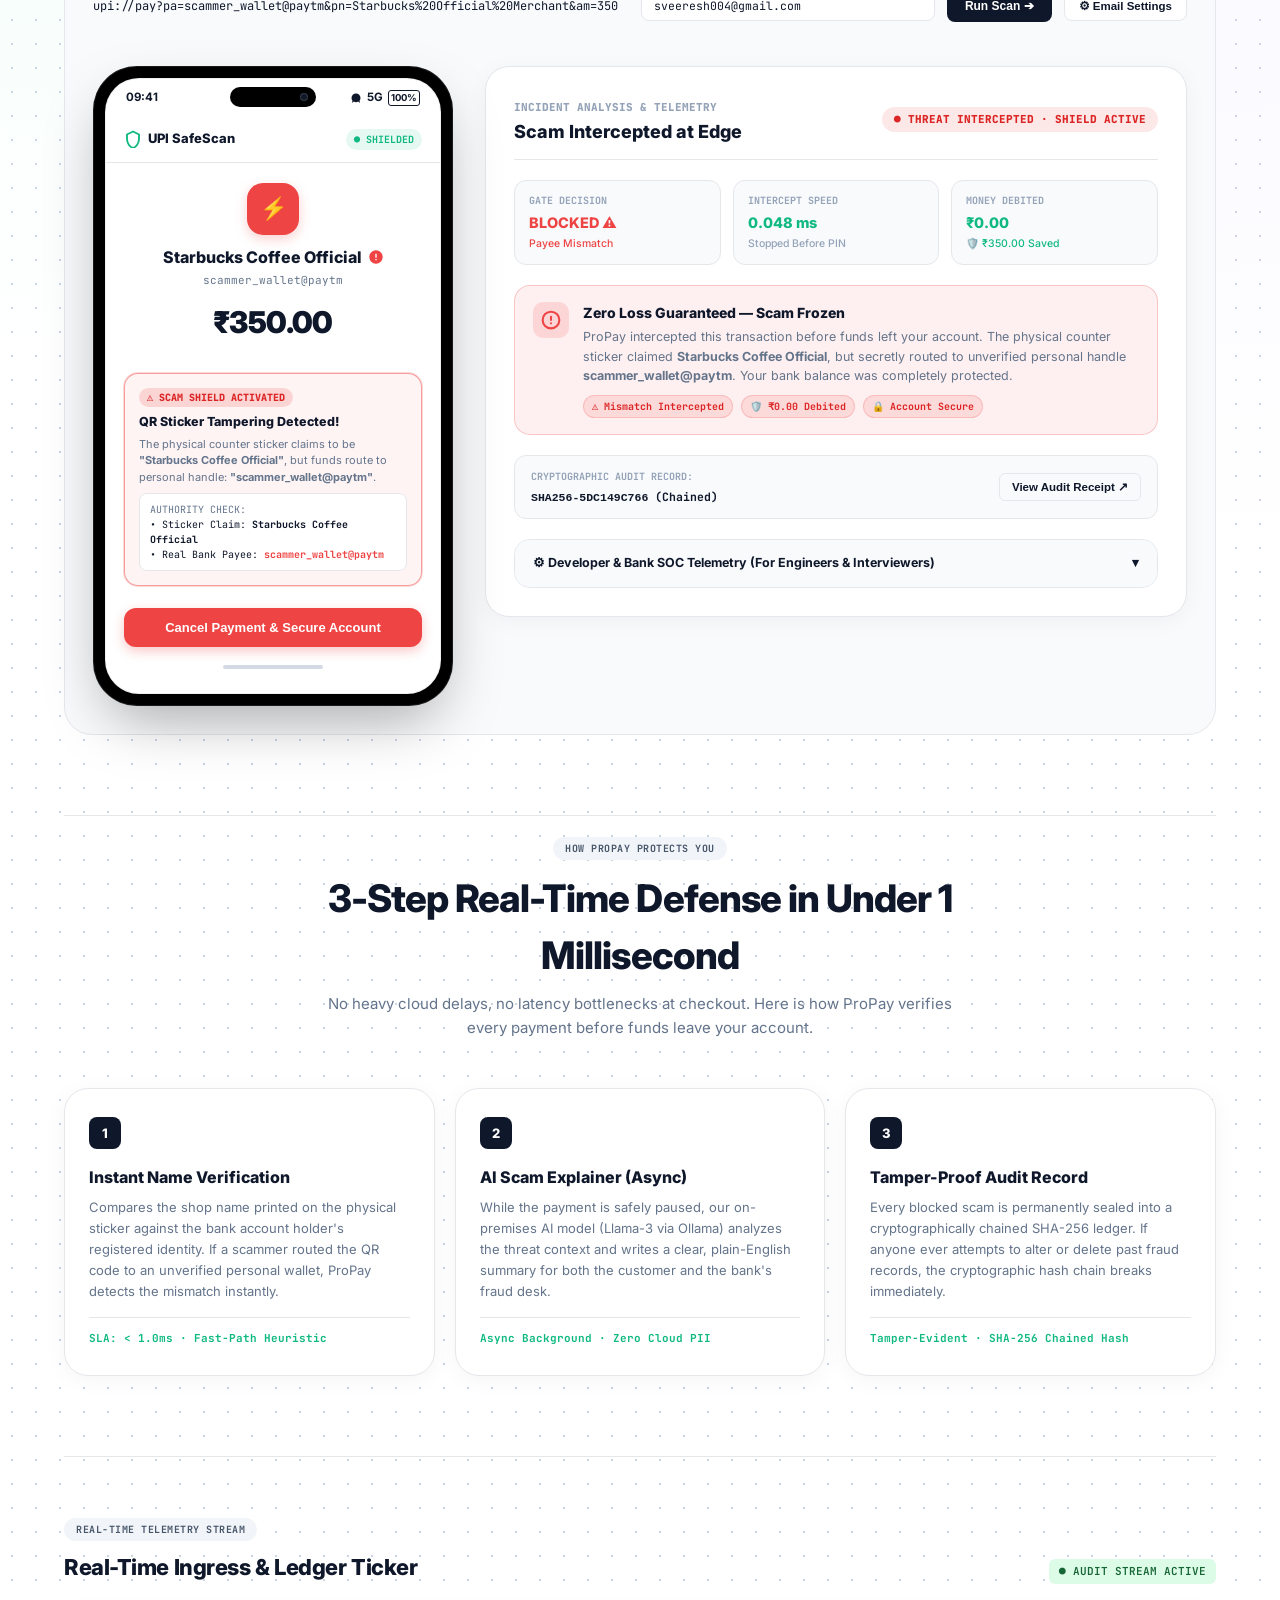
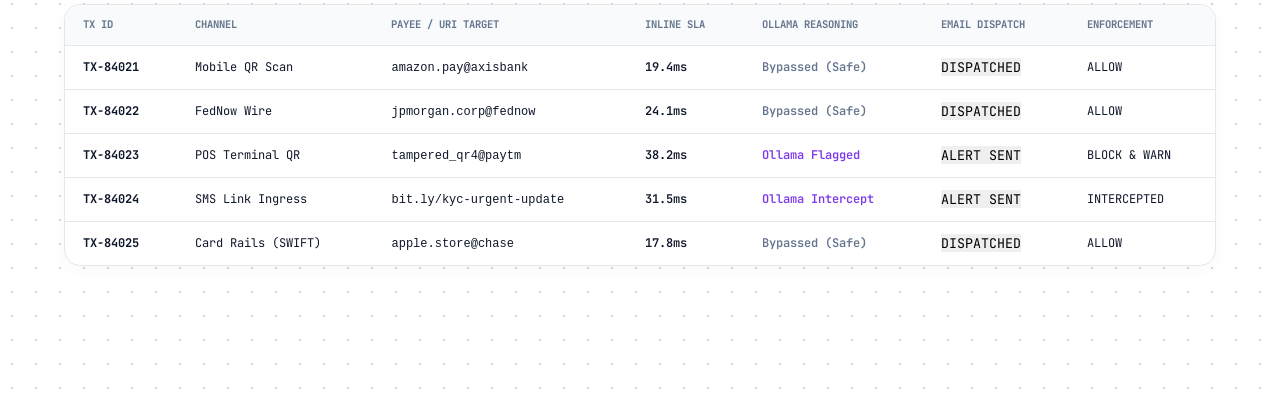
==== commit 947f3418: "fix(alerts): segregate ticker alert previews and customer/SOC views by threat verdict" ====
--- a/frontend/index.html
+++ b/frontend/index.html
@@ -6,7 +6,7 @@
   <title>ProPay — Real-Time Banking Fraud &amp; Multi-Agent Quishing Defense</title>
   <link rel="icon" type="image/svg+xml" href="images/propay-logo.svg?v=2" />
   <link rel="icon" type="image/png" href="images/propay-logo-64.png?v=2" />
-  <link rel="stylesheet" href="css/styles.css?v=10.0" />
+  <link rel="stylesheet" href="css/styles.css?v=11.0" />
   <link rel="preconnect" href="https://fonts.googleapis.com">
   <link rel="preconnect" href="https://fonts.gstatic.com" crossorigin>
   <link href="https://fonts.googleapis.com/css2?family=Inter:wght@300;400;500;600;700;800;900&family=JetBrains+Mono:wght@400;500;600;700&display=swap" rel="stylesheet">
@@ -563,6 +563,6 @@
   <div class="toast-shelf" id="toast-shelf"></div>
 
   <!-- Script -->
-  <script src="js/app.js?v=9.0"></script>
+  <script src="js/app.js?v=10.0"></script>
 </body>
 </html>
--- a/frontend/css/styles.css
+++ b/frontend/css/styles.css
@@ -1726,6 +1726,86 @@
   border-radius: var(--radius-lg);
   overflow: hidden;
   box-shadow: 0 4px 16px rgba(0, 0, 0, 0.03);
+}
+
+.email-context-banner {
+  display: flex;
+  flex-wrap: wrap;
+  justify-content: space-between;
+  align-items: center;
+  gap: 10px;
+  padding: 12px 18px;
+  border-bottom: 1px solid var(--border-subtle);
+  font-size: 12px;
+}
+
+.email-context-banner.safe {
+  background: rgba(16, 185, 129, 0.1);
+  border-left: 4px solid #10B981;
+}
+
+.email-context-banner.danger {
+  background: rgba(239, 68, 68, 0.12);
+  border-left: 4px solid #EF4444;
+}
+
+.email-context-banner.warning {
+  background: rgba(245, 158, 11, 0.12);
+  border-left: 4px solid #F59E0B;
+}
+
+.email-context-title {
+  font-weight: 800;
+  font-size: 12.5px;
+  color: var(--text-main);
+  letter-spacing: 0.02em;
+}
+
+.email-context-meta {
+  font-family: var(--font-mono);
+  font-size: 11px;
+  color: var(--text-muted);
+  margin-top: 2px;
+}
+
+.email-context-pill {
+  font-family: var(--font-mono);
+  font-size: 10.5px;
+  font-weight: 700;
+  padding: 4px 10px;
+  border-radius: var(--radius-pill);
+  text-transform: uppercase;
+  letter-spacing: 0.04em;
+}
+
+.email-context-pill.safe {
+  background: rgba(16, 185, 129, 0.16);
+  color: #10B981;
+  border: 1px solid rgba(16, 185, 129, 0.45);
+}
+
+.email-context-pill.danger {
+  background: rgba(239, 68, 68, 0.18);
+  color: #EF4444;
+  border: 1px solid rgba(239, 68, 68, 0.5);
+}
+
+.email-context-pill.warning {
+  background: rgba(245, 158, 11, 0.18);
+  color: #F59E0B;
+  border: 1px solid rgba(245, 158, 11, 0.5);
+}
+
+.feed-email-btn {
+  border: none;
+  font-family: var(--font-mono);
+  cursor: pointer;
+  transition: transform 0.15s ease, filter 0.15s ease;
+}
+
+.feed-email-btn:hover {
+  transform: translateY(-1px);
+  filter: brightness(1.08);
 }
 
 .email-meta-header {
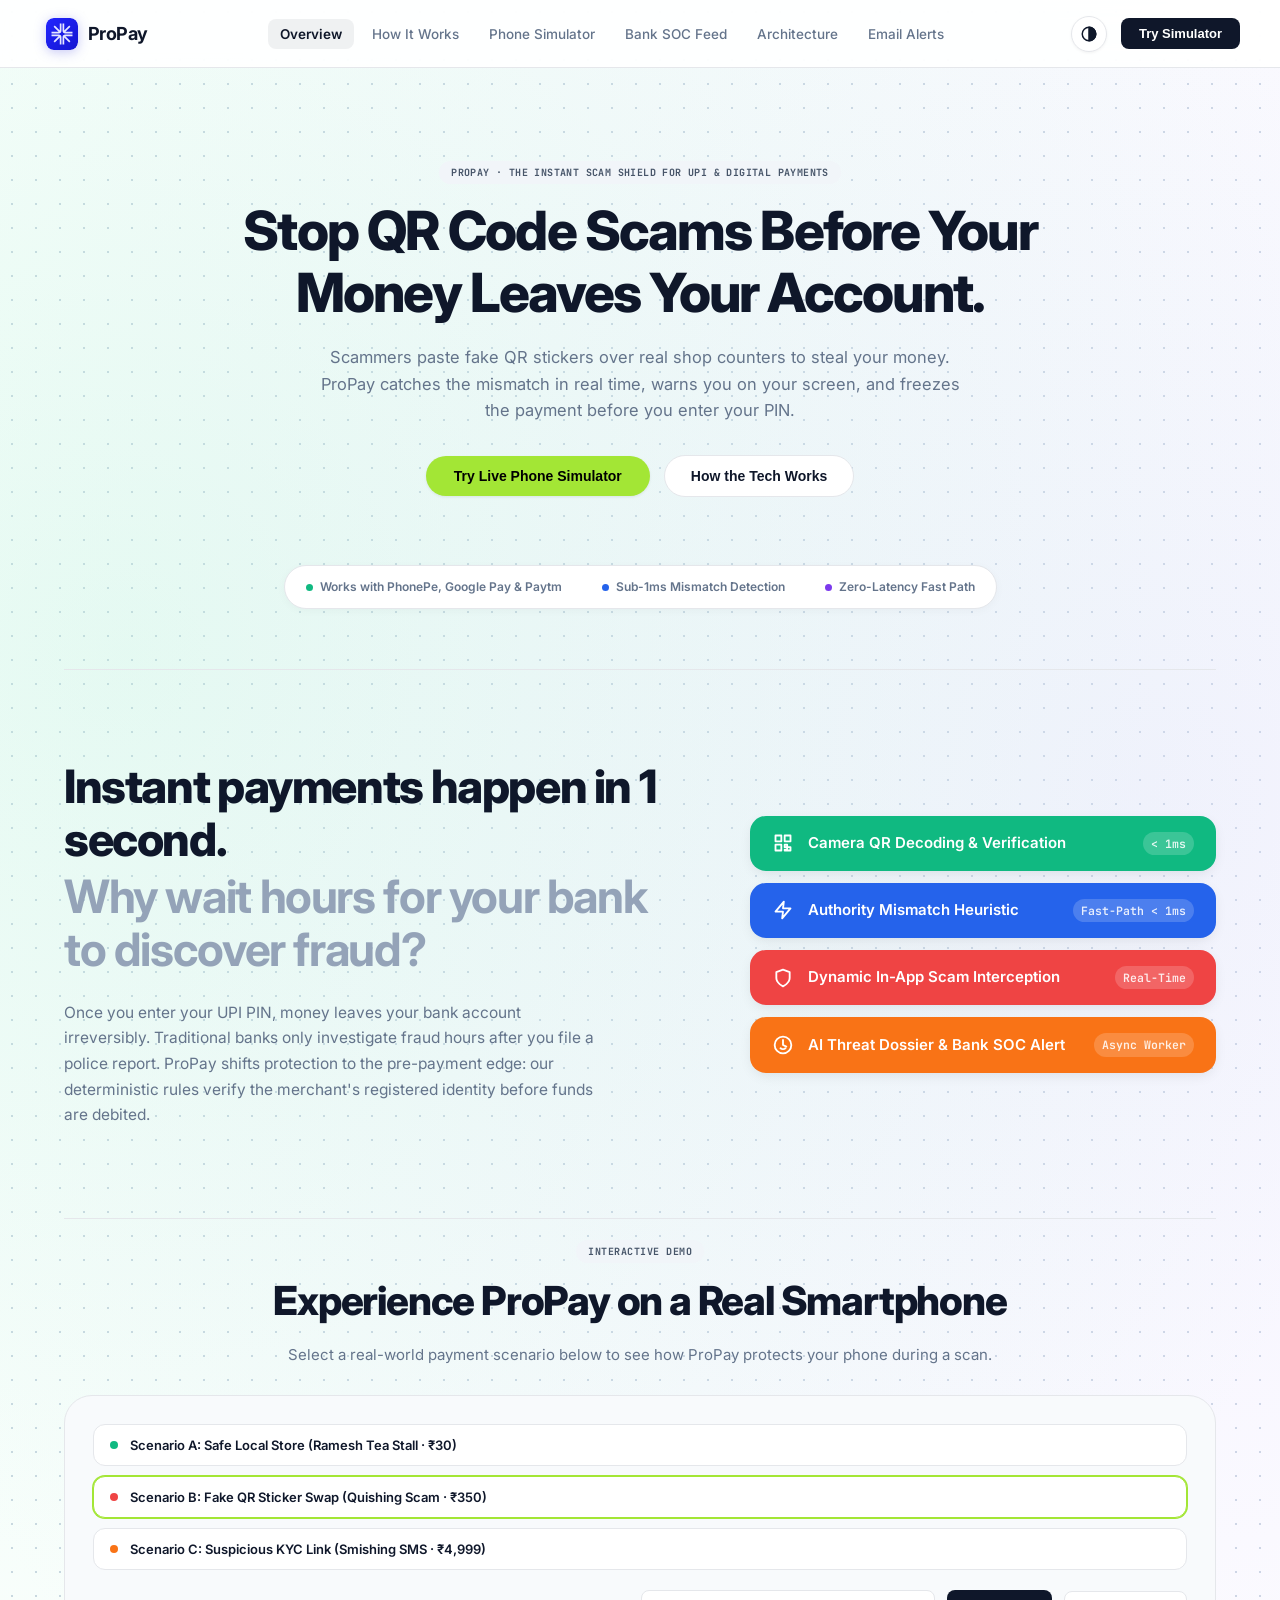
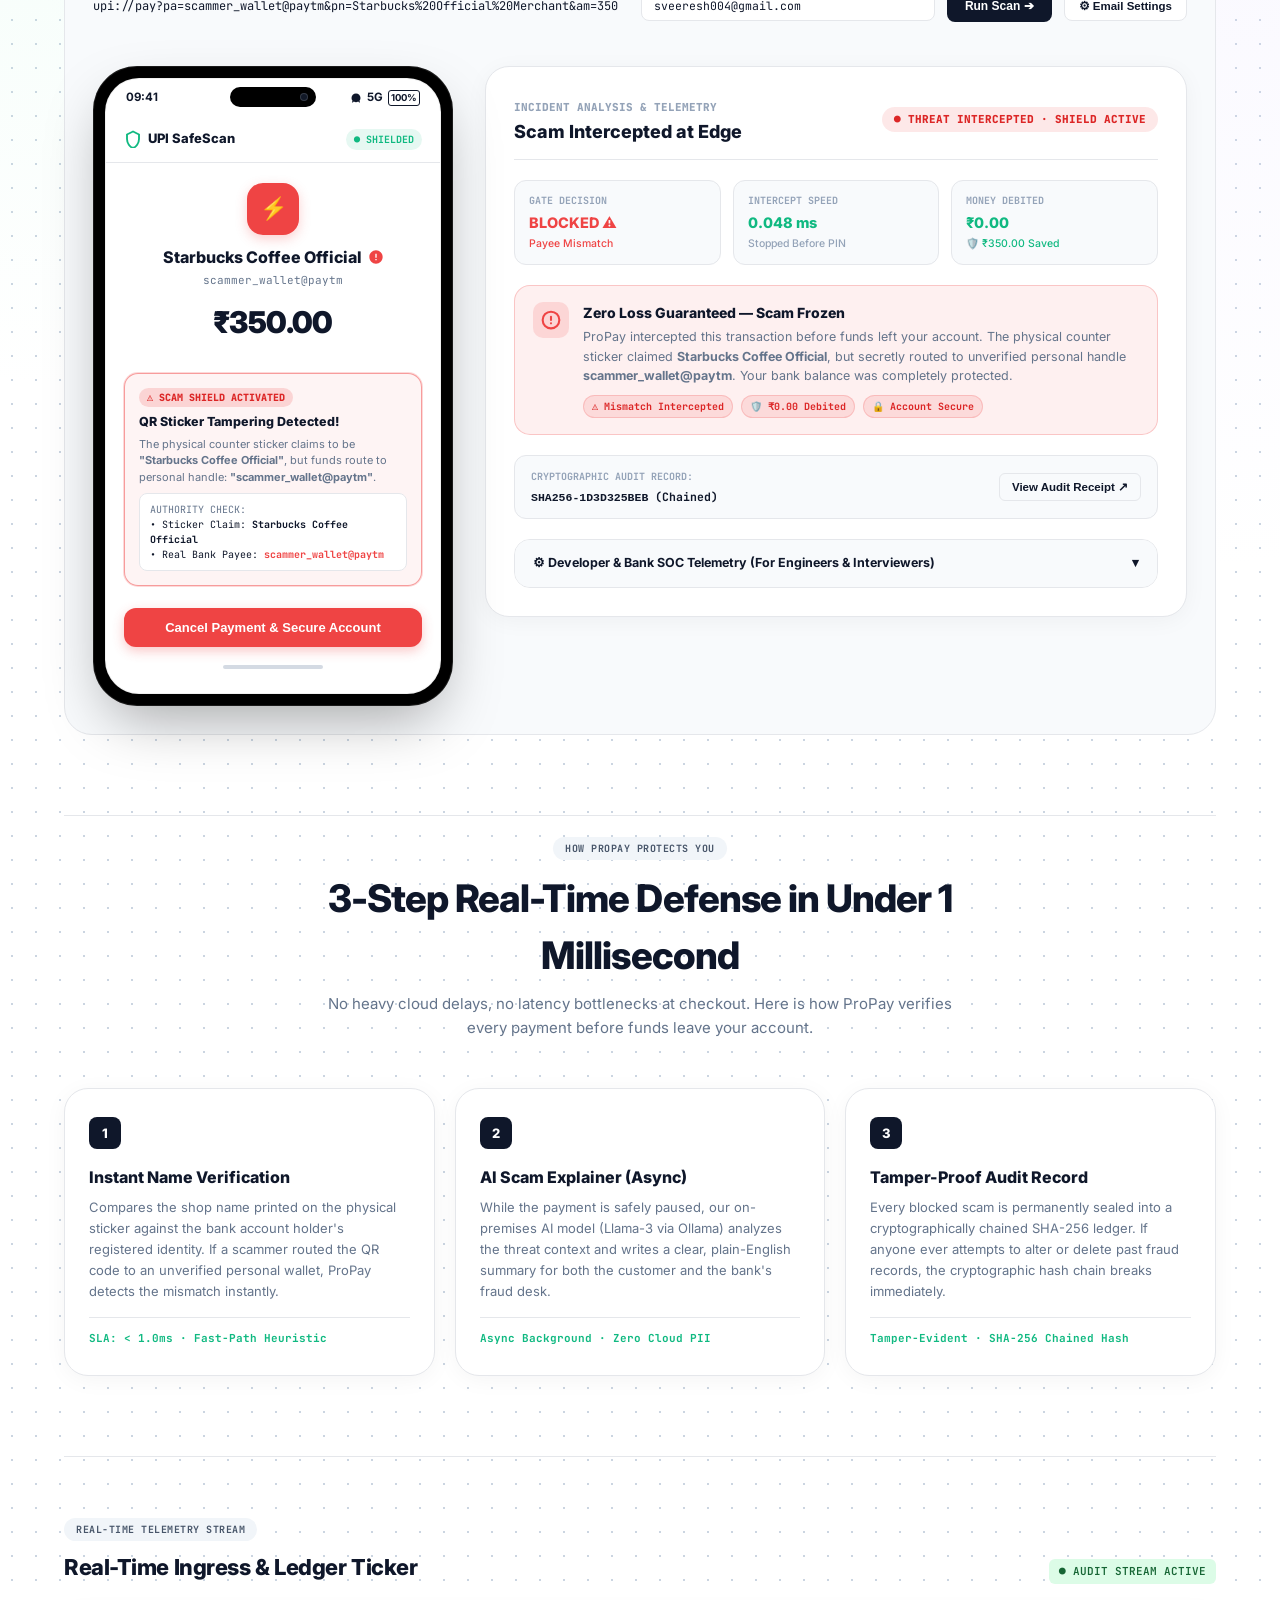
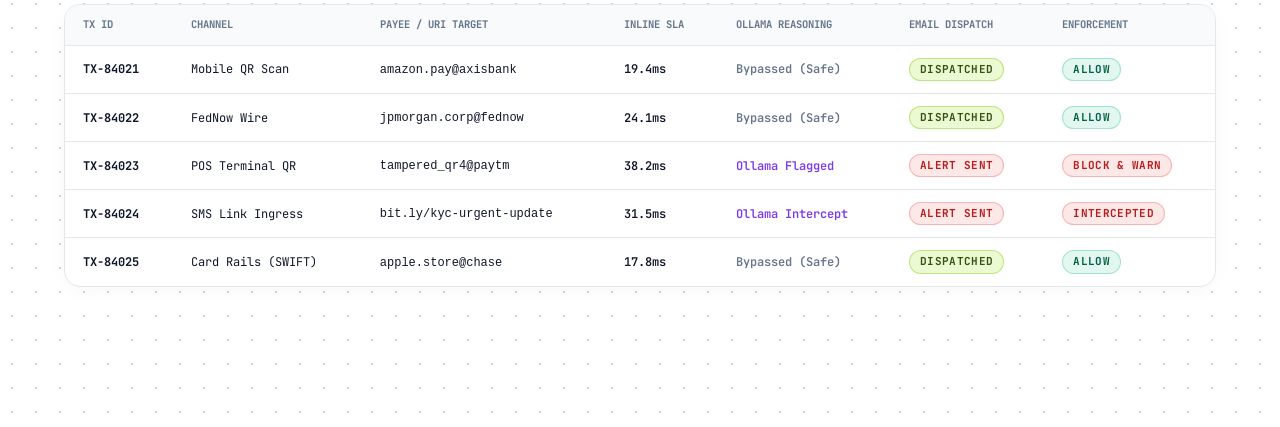
==== commit 2cd7b9f1: "fix(ui): add badge-pill styles and reset native button styling in feed ticker" ====
--- a/frontend/index.html
+++ b/frontend/index.html
@@ -6,7 +6,7 @@
   <title>ProPay — Real-Time Banking Fraud &amp; Multi-Agent Quishing Defense</title>
   <link rel="icon" type="image/svg+xml" href="images/propay-logo.svg?v=2" />
   <link rel="icon" type="image/png" href="images/propay-logo-64.png?v=2" />
-  <link rel="stylesheet" href="css/styles.css?v=11.0" />
+  <link rel="stylesheet" href="css/styles.css?v=12.0" />
   <link rel="preconnect" href="https://fonts.googleapis.com">
   <link rel="preconnect" href="https://fonts.gstatic.com" crossorigin>
   <link href="https://fonts.googleapis.com/css2?family=Inter:wght@300;400;500;600;700;800;900&family=JetBrains+Mono:wght@400;500;600;700&display=swap" rel="stylesheet">
--- a/frontend/css/styles.css
+++ b/frontend/css/styles.css
@@ -1452,6 +1452,60 @@
 
 .modern-fintech-table tr:last-child td {
   border-bottom: none;
+}
+
+.badge-pill {
+  display: inline-flex;
+  align-items: center;
+  justify-content: center;
+  gap: 5px;
+  font-family: var(--font-mono);
+  font-size: 11px;
+  font-weight: 700;
+  line-height: 1.2;
+  letter-spacing: 0.03em;
+  padding: 4px 10px;
+  border-radius: var(--radius-pill);
+  white-space: nowrap;
+  border: 1px solid var(--border-subtle);
+  background: var(--bg-card-muted);
+  color: var(--text-main);
+}
+
+.badge-pill.lime {
+  background: rgba(163, 230, 53, 0.22);
+  color: #365314;
+  border-color: rgba(132, 204, 22, 0.45);
+}
+
+[data-theme="dark"] .badge-pill.lime {
+  background: rgba(163, 230, 53, 0.14);
+  color: #BEF264;
+  border-color: rgba(163, 230, 53, 0.35);
+}
+
+.badge-pill.safe {
+  background: rgba(16, 185, 129, 0.12);
+  color: #065F46;
+  border-color: rgba(16, 185, 129, 0.32);
+}
+
+[data-theme="dark"] .badge-pill.safe {
+  background: rgba(16, 185, 129, 0.14);
+  color: #34D399;
+  border-color: rgba(16, 185, 129, 0.35);
+}
+
+.badge-pill.danger {
+  background: rgba(239, 68, 68, 0.12);
+  color: #B91C1C;
+  border-color: rgba(239, 68, 68, 0.32);
+}
+
+[data-theme="dark"] .badge-pill.danger {
+  background: rgba(239, 68, 68, 0.16);
+  color: #FCA5A5;
+  border-color: rgba(239, 68, 68, 0.38);
 }
 
 /* ==========================================================================
@@ -1797,15 +1851,25 @@
 }
 
 .feed-email-btn {
-  border: none;
-  font-family: var(--font-mono);
+  -webkit-appearance: none;
+  appearance: none;
+  font-family: var(--font-mono);
+  font-size: 11px;
+  font-weight: 700;
+  line-height: 1.2;
+  letter-spacing: 0.03em;
   cursor: pointer;
-  transition: transform 0.15s ease, filter 0.15s ease;
+  transition: transform 0.15s ease, filter 0.15s ease, box-shadow 0.15s ease;
 }
 
 .feed-email-btn:hover {
   transform: translateY(-1px);
   filter: brightness(1.08);
+}
+
+.feed-email-btn:focus-visible {
+  outline: 2px solid var(--border-focus);
+  outline-offset: 2px;
 }
 
 .email-meta-header {
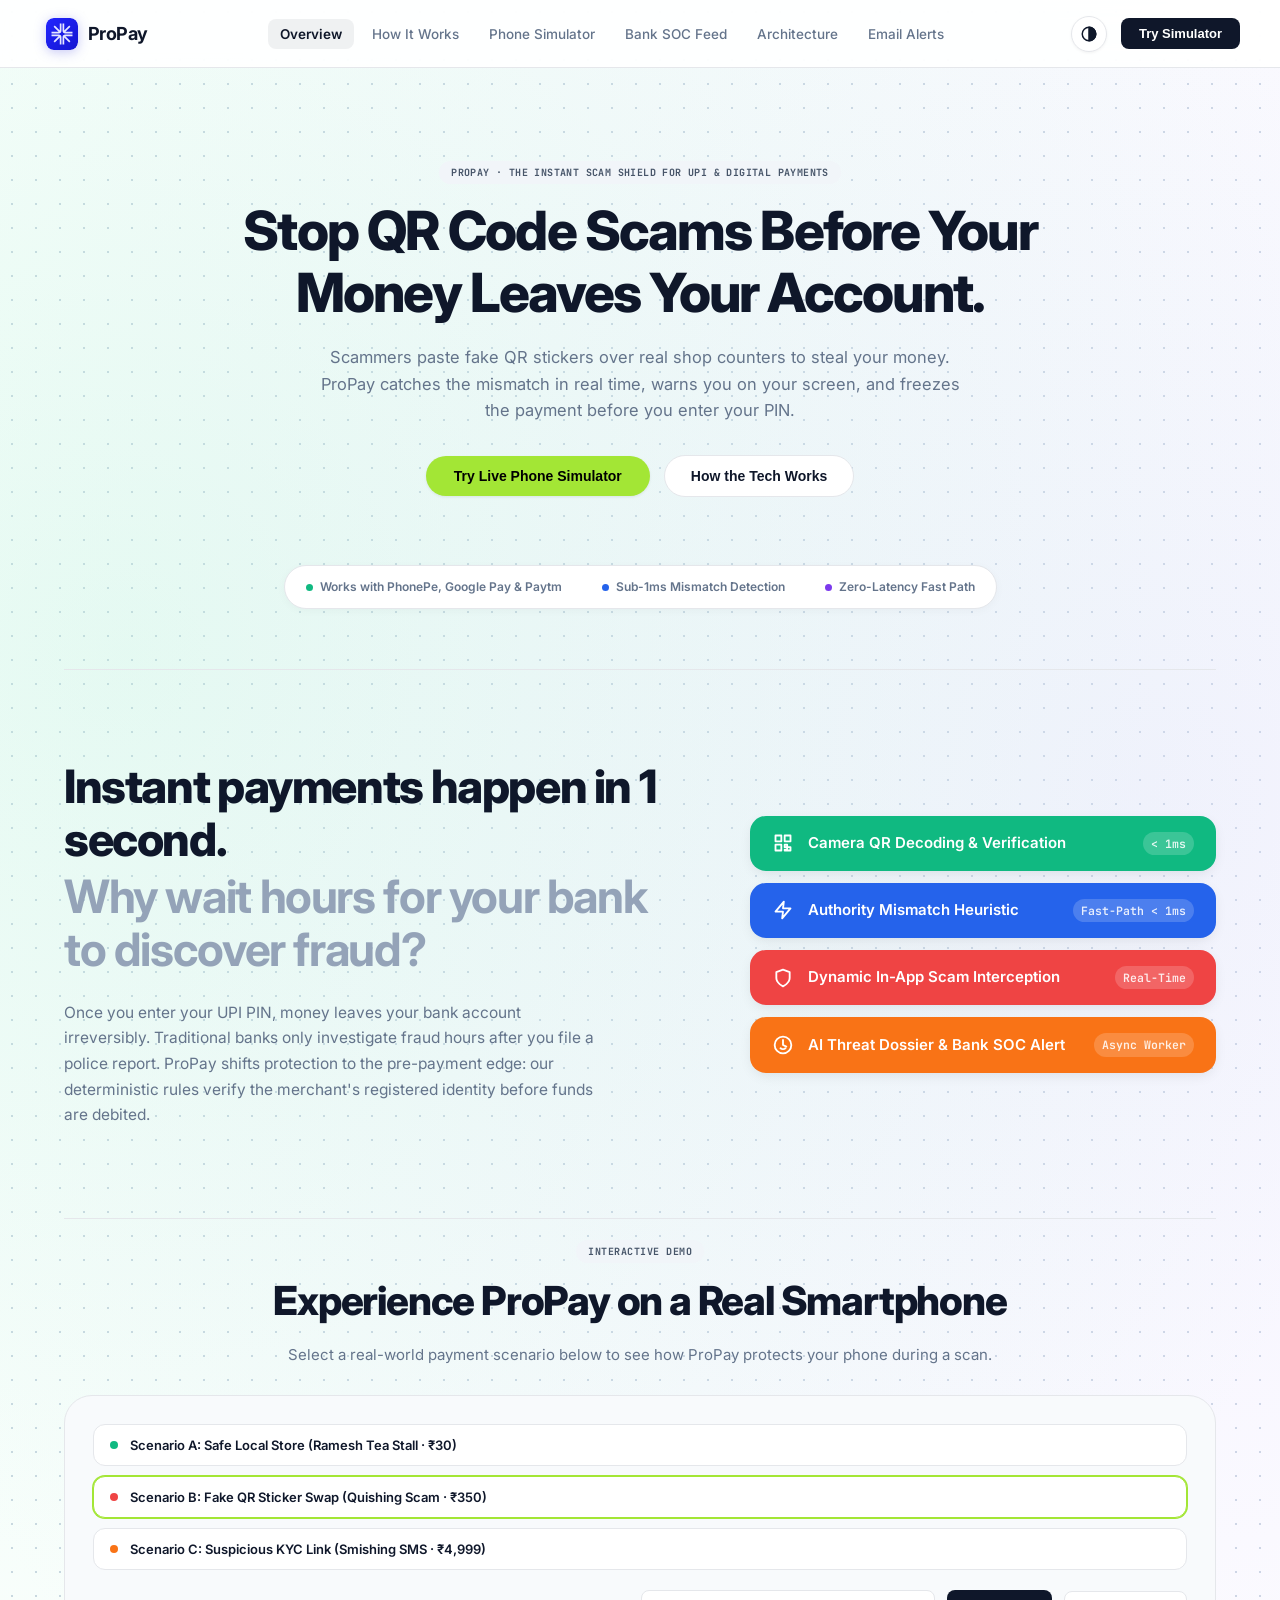
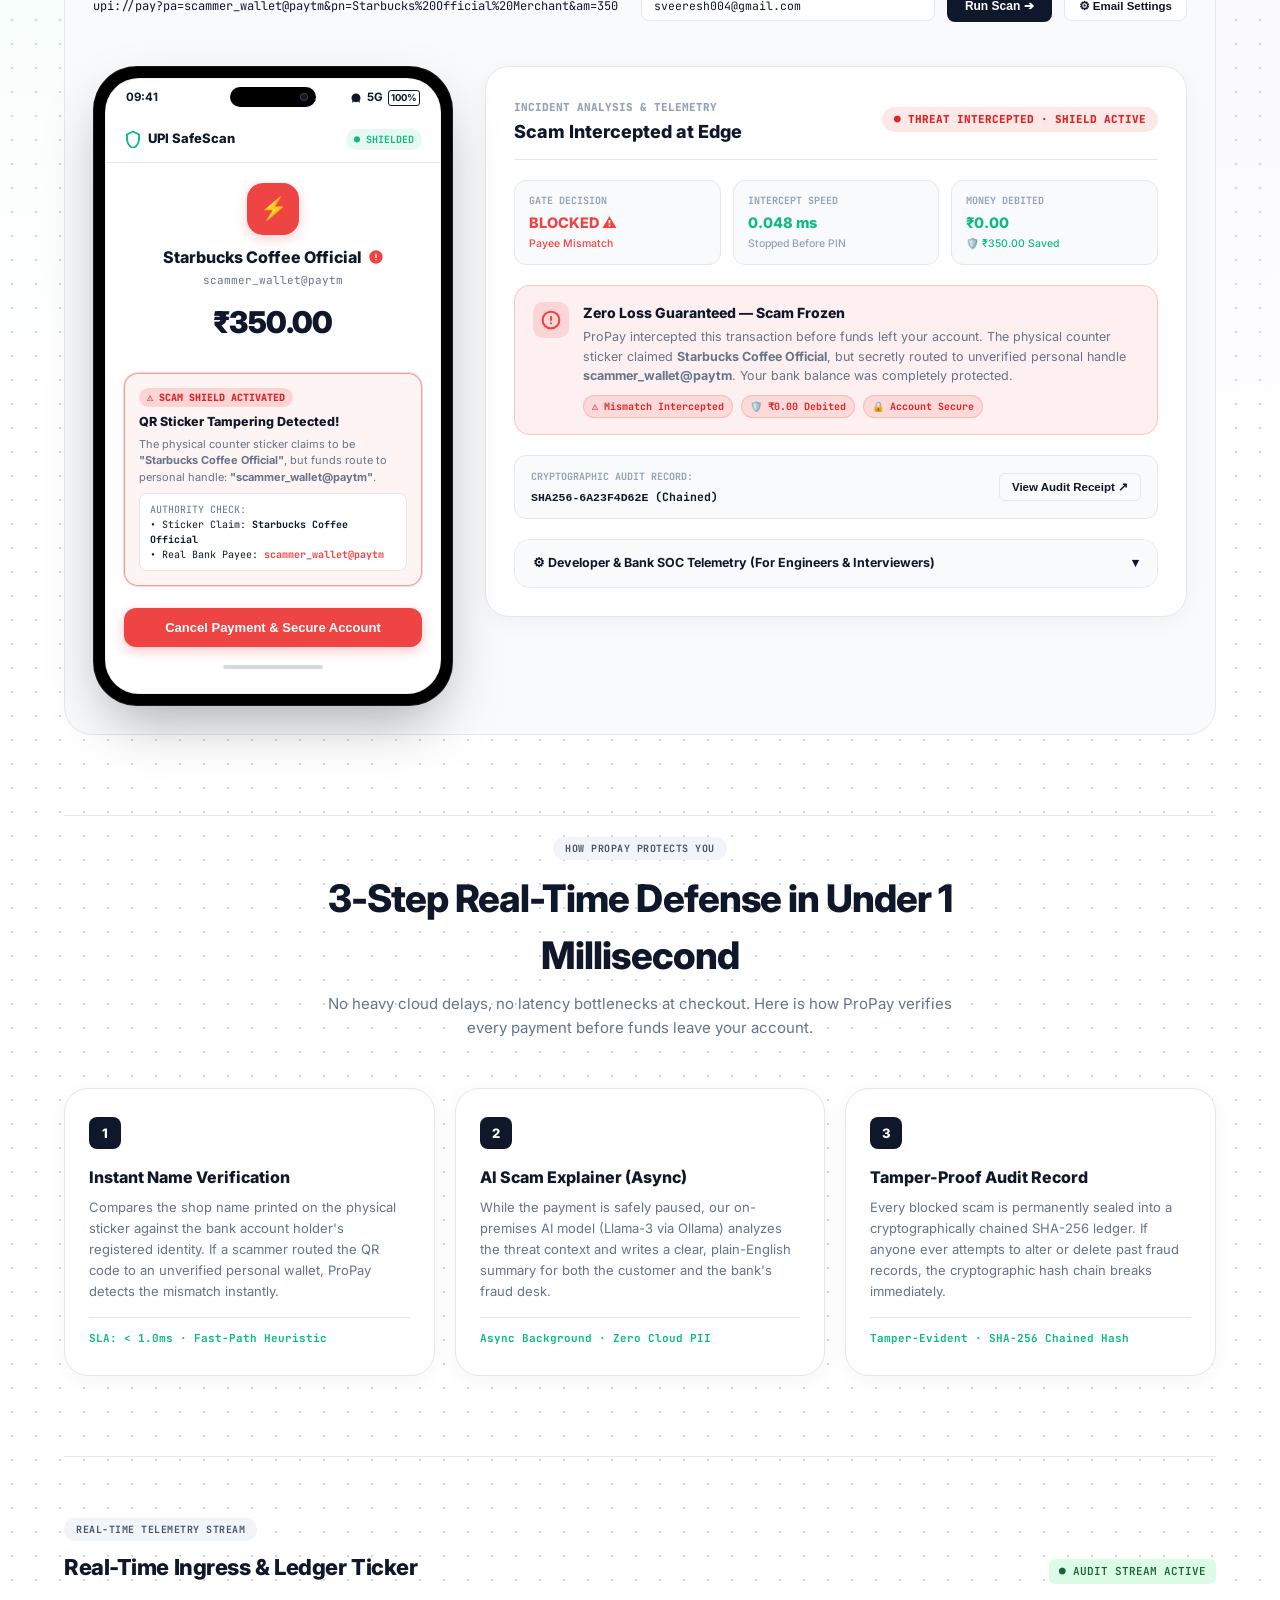
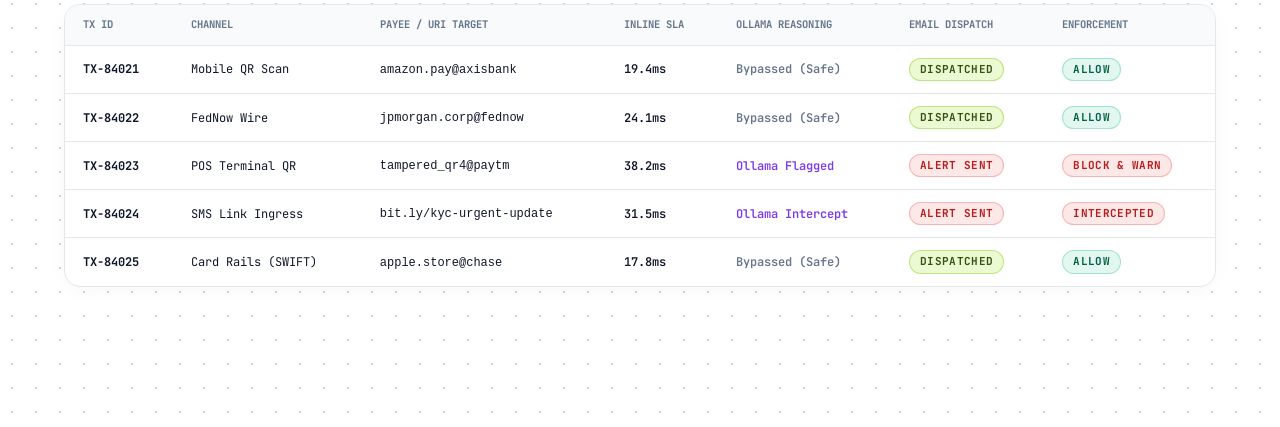
==== commit a6a61b77: "fix(ui): restore and theme SMTP configuration modal styles" ====
--- a/frontend/index.html
+++ b/frontend/index.html
@@ -6,7 +6,7 @@
   <title>ProPay — Real-Time Banking Fraud &amp; Multi-Agent Quishing Defense</title>
   <link rel="icon" type="image/svg+xml" href="images/propay-logo.svg?v=2" />
   <link rel="icon" type="image/png" href="images/propay-logo-64.png?v=2" />
-  <link rel="stylesheet" href="css/styles.css?v=12.0" />
+  <link rel="stylesheet" href="css/styles.css?v=13.0" />
   <link rel="preconnect" href="https://fonts.googleapis.com">
   <link rel="preconnect" href="https://fonts.gstatic.com" crossorigin>
   <link href="https://fonts.googleapis.com/css2?family=Inter:wght@300;400;500;600;700;800;900&family=JetBrains+Mono:wght@400;500;600;700&display=swap" rel="stylesheet">
--- a/frontend/css/styles.css
+++ b/frontend/css/styles.css
@@ -2012,6 +2012,110 @@
   border-radius: 4px;
   font-family: var(--font-mono);
   color: var(--text-muted);
+}
+
+/* ==========================================================================
+   MODAL 5: SMTP SERVER & LIVE ALERT CONFIGURATION
+   ========================================================================== */
+.smtp-provider-row {
+  display: flex;
+  gap: 8px;
+  flex-wrap: wrap;
+  margin-bottom: 4px;
+}
+
+.smtp-prov-btn {
+  -webkit-appearance: none;
+  appearance: none;
+  font-family: var(--font-mono);
+  font-size: 11.5px;
+  font-weight: 700;
+  padding: 7px 14px;
+  border-radius: var(--radius-pill);
+  background: var(--bg-card-muted);
+  border: 1px solid var(--border-subtle);
+  color: var(--text-muted);
+  cursor: pointer;
+  transition: all var(--transition-fast);
+}
+
+.smtp-prov-btn:hover {
+  border-color: var(--text-dim);
+  color: var(--text-main);
+}
+
+.smtp-prov-btn.active {
+  background: #0F172A;
+  color: #FFFFFF;
+  border-color: #0F172A;
+}
+
+[data-theme="dark"] .smtp-prov-btn.active {
+  background: var(--dodo-lime);
+  color: #0F172A;
+  border-color: var(--dodo-lime);
+}
+
+.smtp-form-row {
+  display: flex;
+  flex-direction: column;
+  gap: 6px;
+  width: 100%;
+}
+
+.smtp-form-label {
+  font-size: 11px;
+  font-weight: 700;
+  font-family: var(--font-mono);
+  text-transform: uppercase;
+  letter-spacing: 0.03em;
+  color: var(--text-muted);
+}
+
+.smtp-form-input {
+  width: 100%;
+  box-sizing: border-box;
+  border: 1px solid var(--border-subtle);
+  background: var(--bg-card-muted);
+  border-radius: var(--radius-sm);
+  padding: 10px 12px;
+  font-family: var(--font-mono);
+  font-size: 12.5px;
+  color: var(--text-main);
+  outline: none;
+  transition: border-color var(--transition-fast), box-shadow var(--transition-fast), background var(--transition-fast);
+}
+
+[data-theme="dark"] select.smtp-form-input {
+  color-scheme: dark;
+}
+
+.smtp-form-input::placeholder {
+  color: var(--text-dim);
+}
+
+.smtp-form-input:focus {
+  border-color: var(--border-focus);
+  background: var(--bg-card);
+  box-shadow: 0 0 0 2px rgba(163, 230, 53, 0.25);
+}
+
+.smtp-tip-box {
+  background: var(--accent-purple-light);
+  border: 1px solid rgba(124, 58, 237, 0.28);
+  border-radius: var(--radius-sm);
+  padding: 12px 14px;
+  font-size: 12px;
+  color: var(--text-main);
+  line-height: 1.55;
+}
+
+.smtp-tip-box code {
+  background: var(--bg-card);
+  padding: 1px 5px;
+  border-radius: 4px;
+  font-family: var(--font-mono);
+  font-size: 11px;
 }
 
 /* Email Viewer & Notifications */
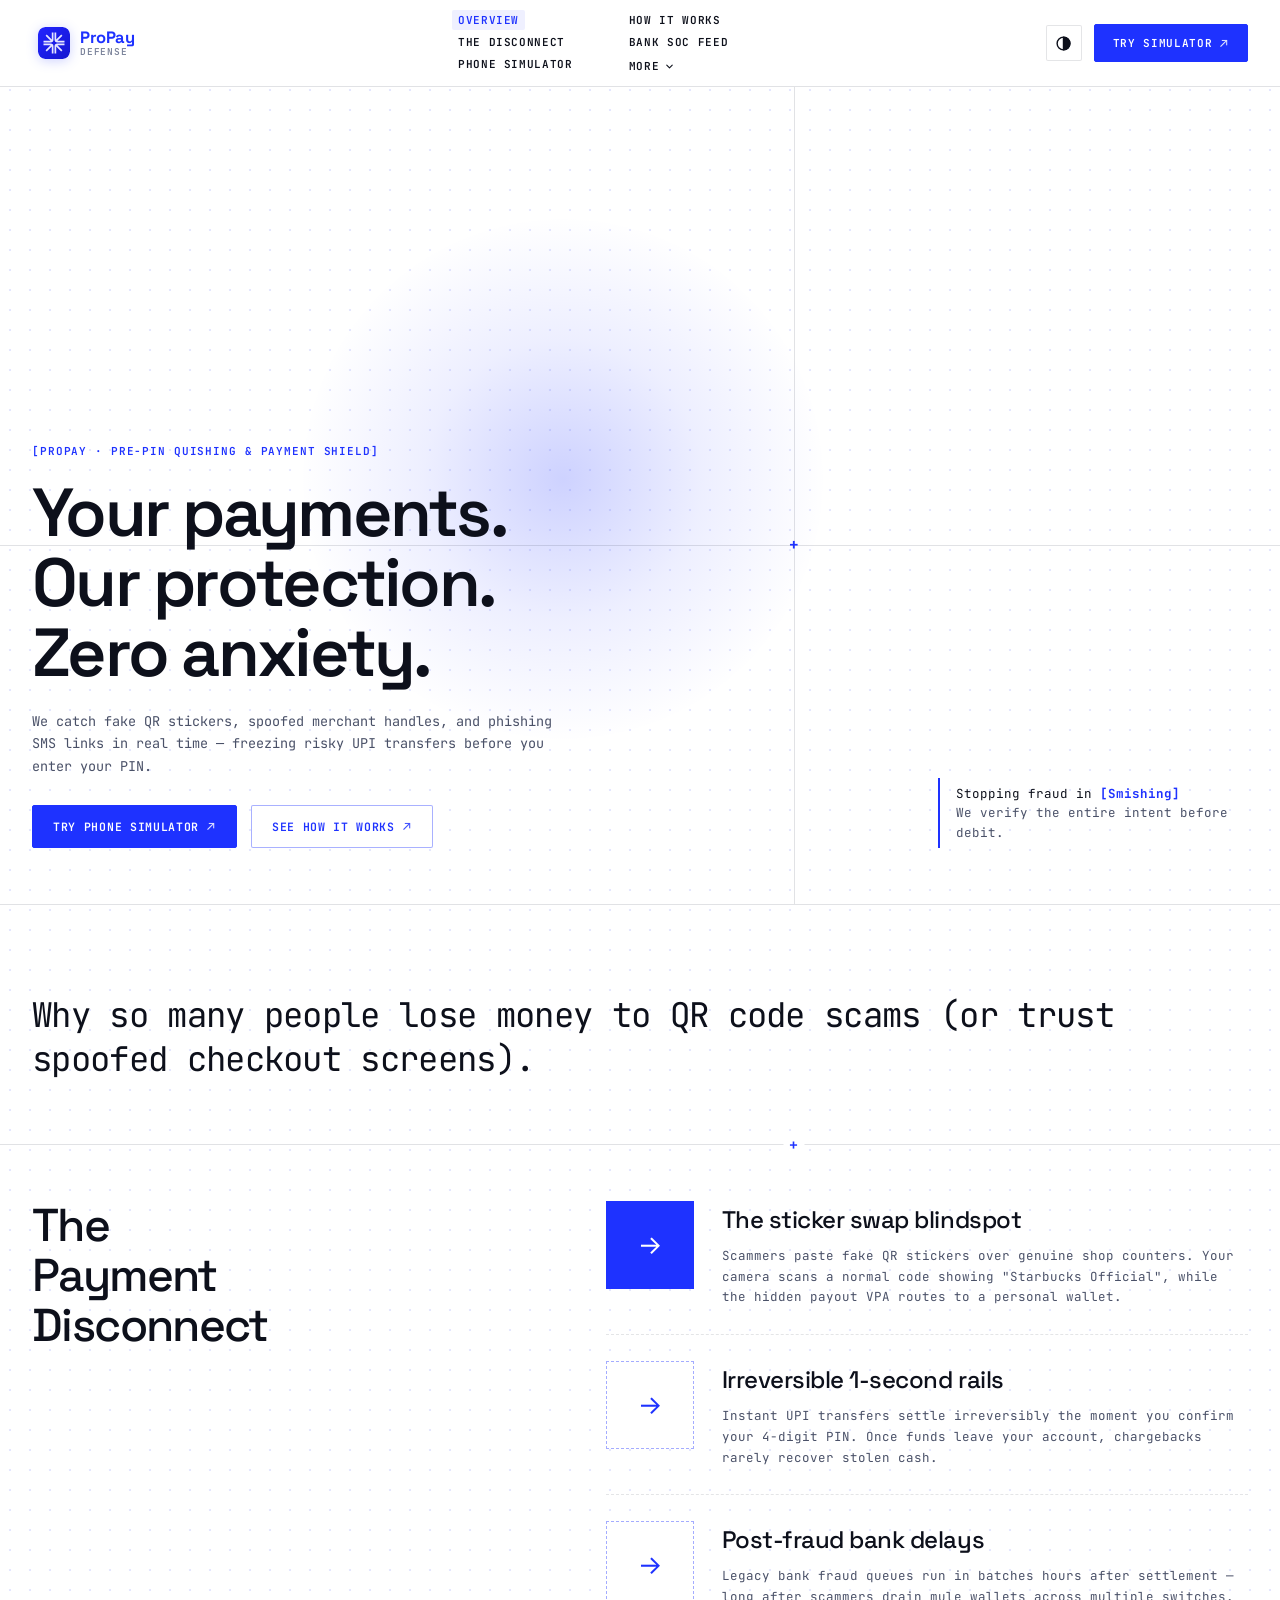
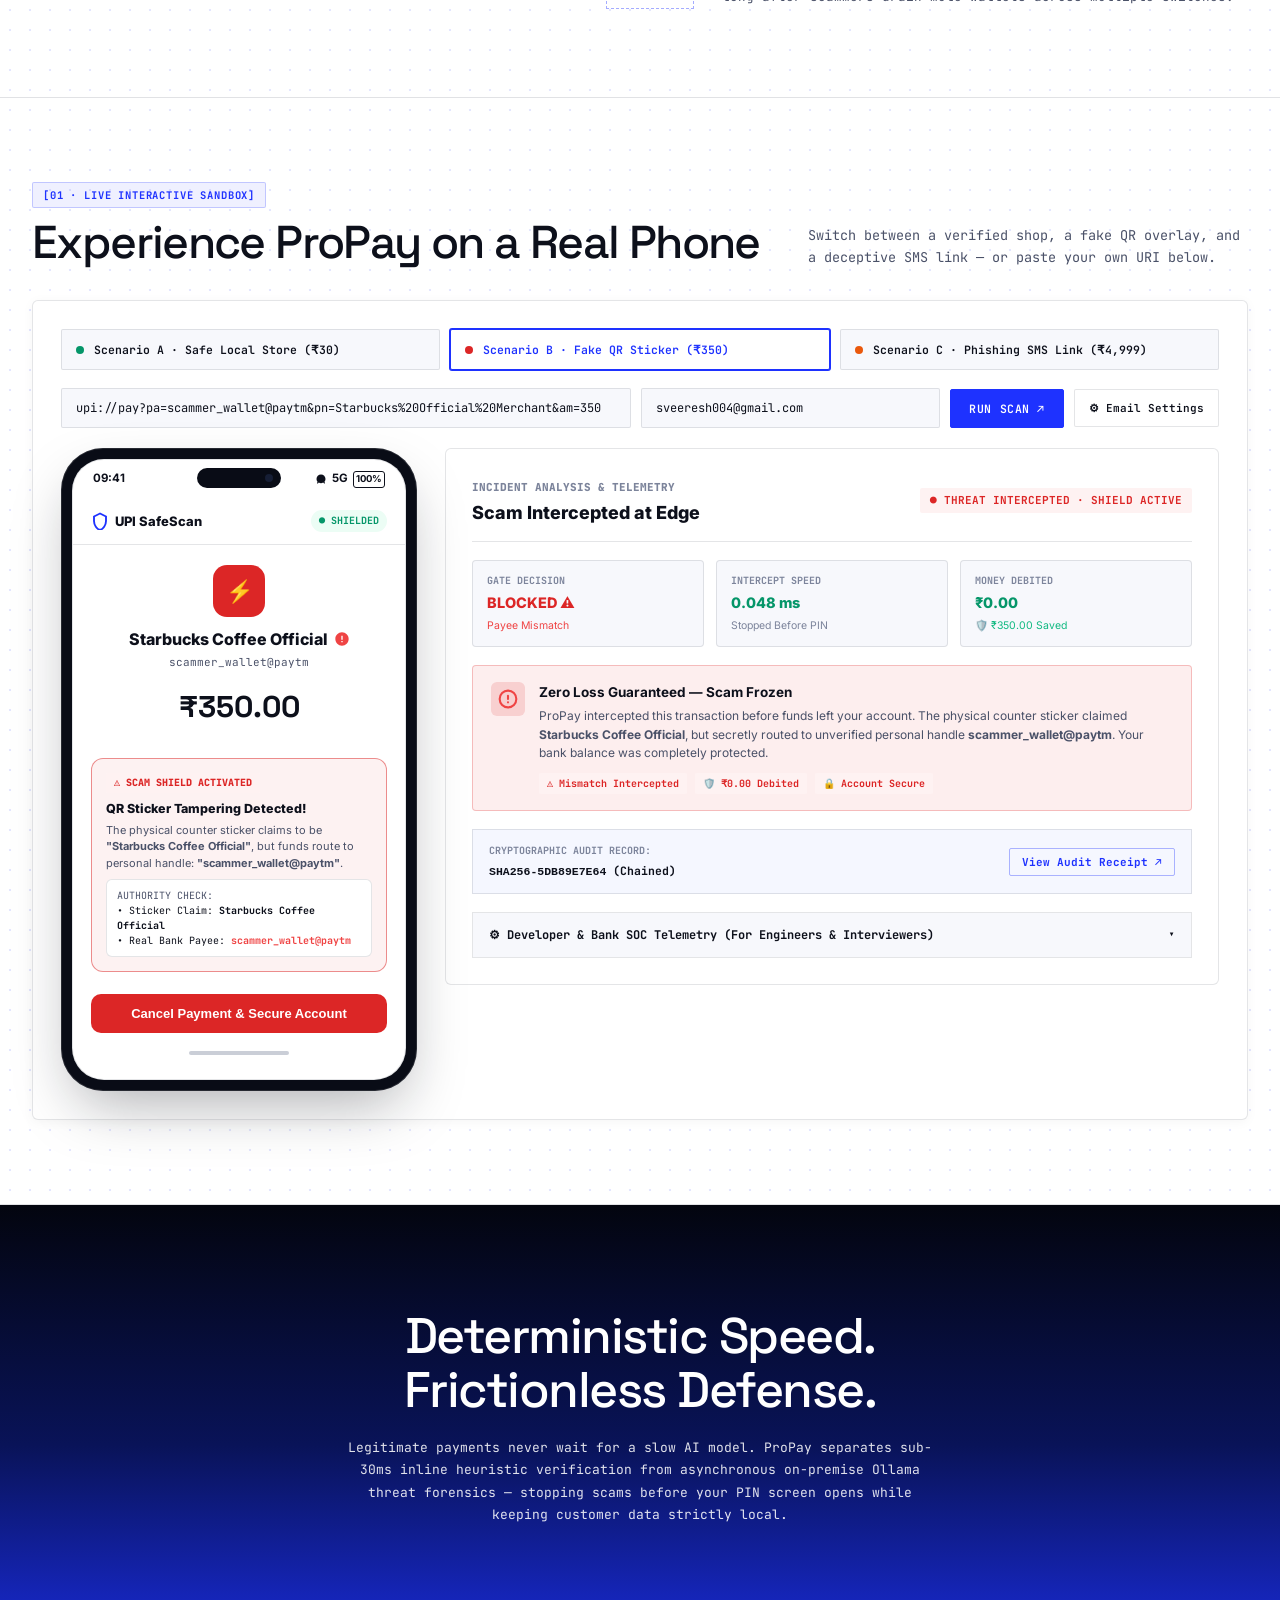
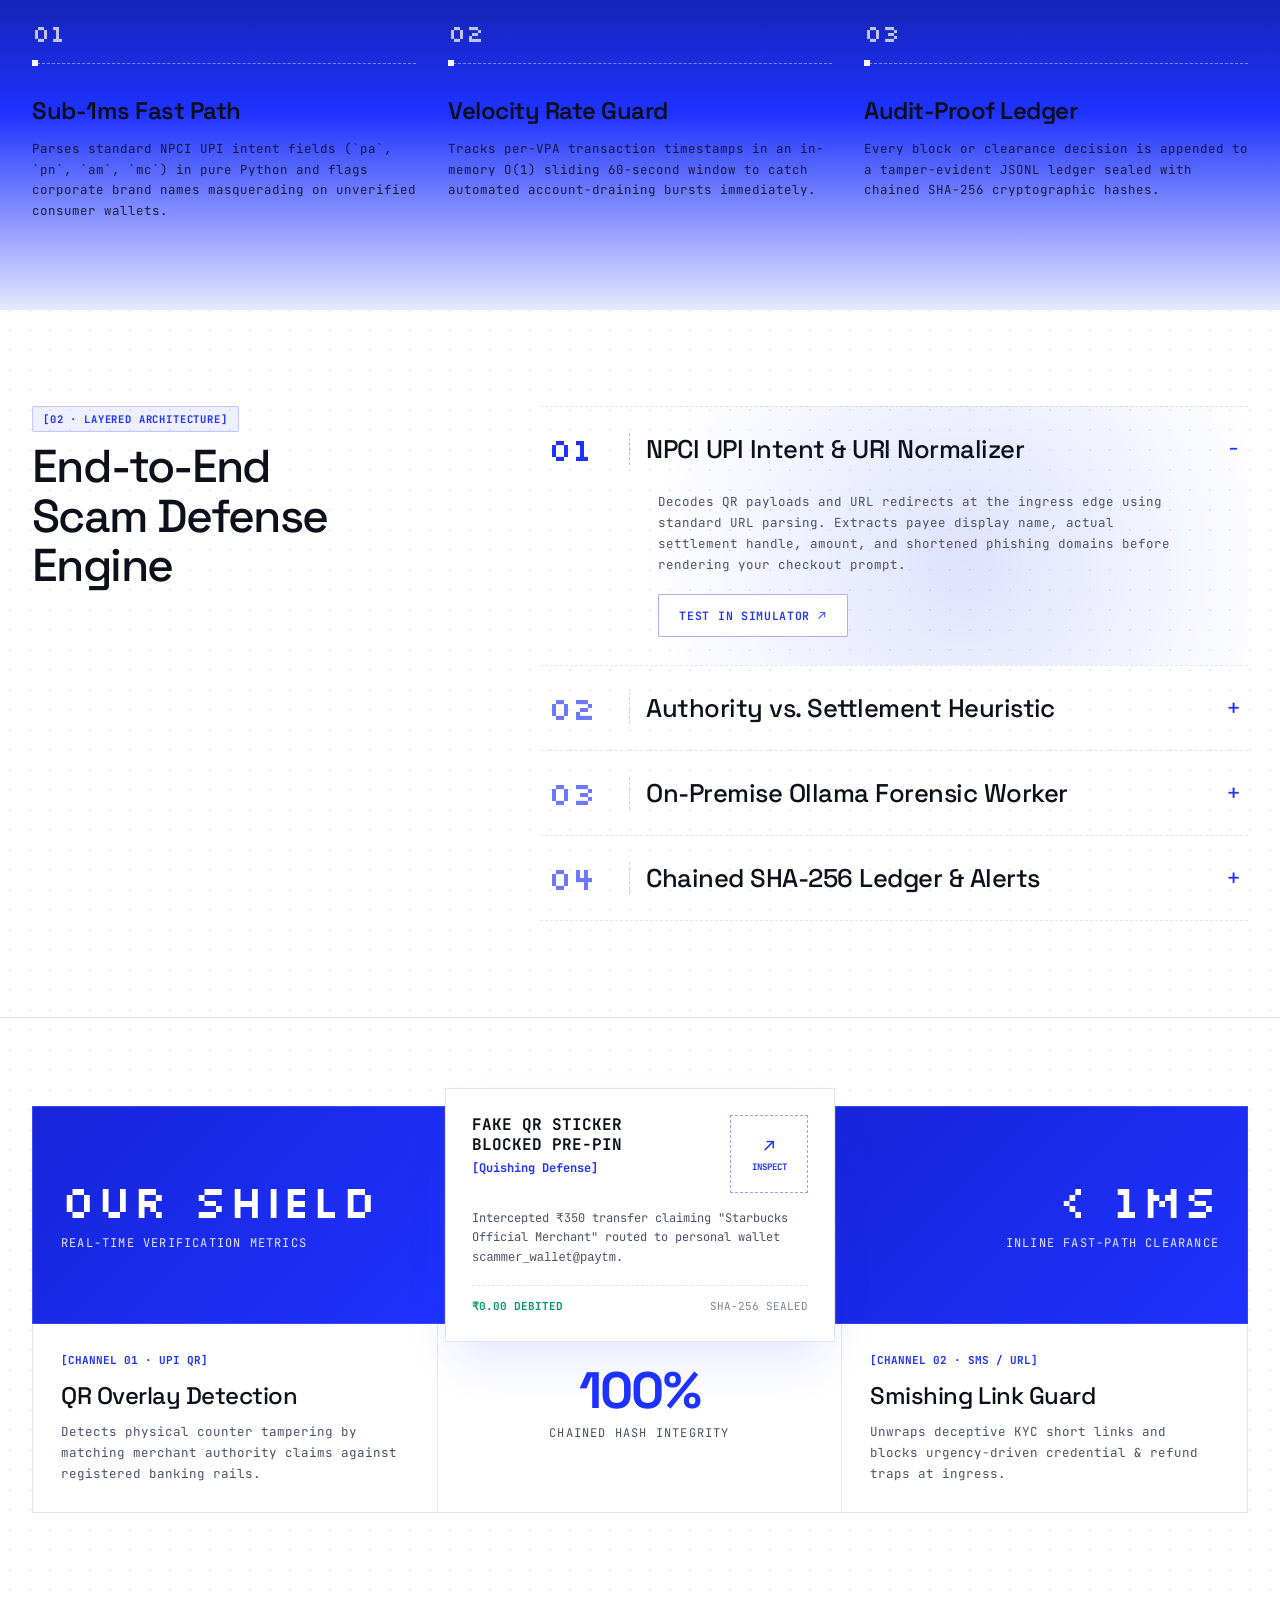
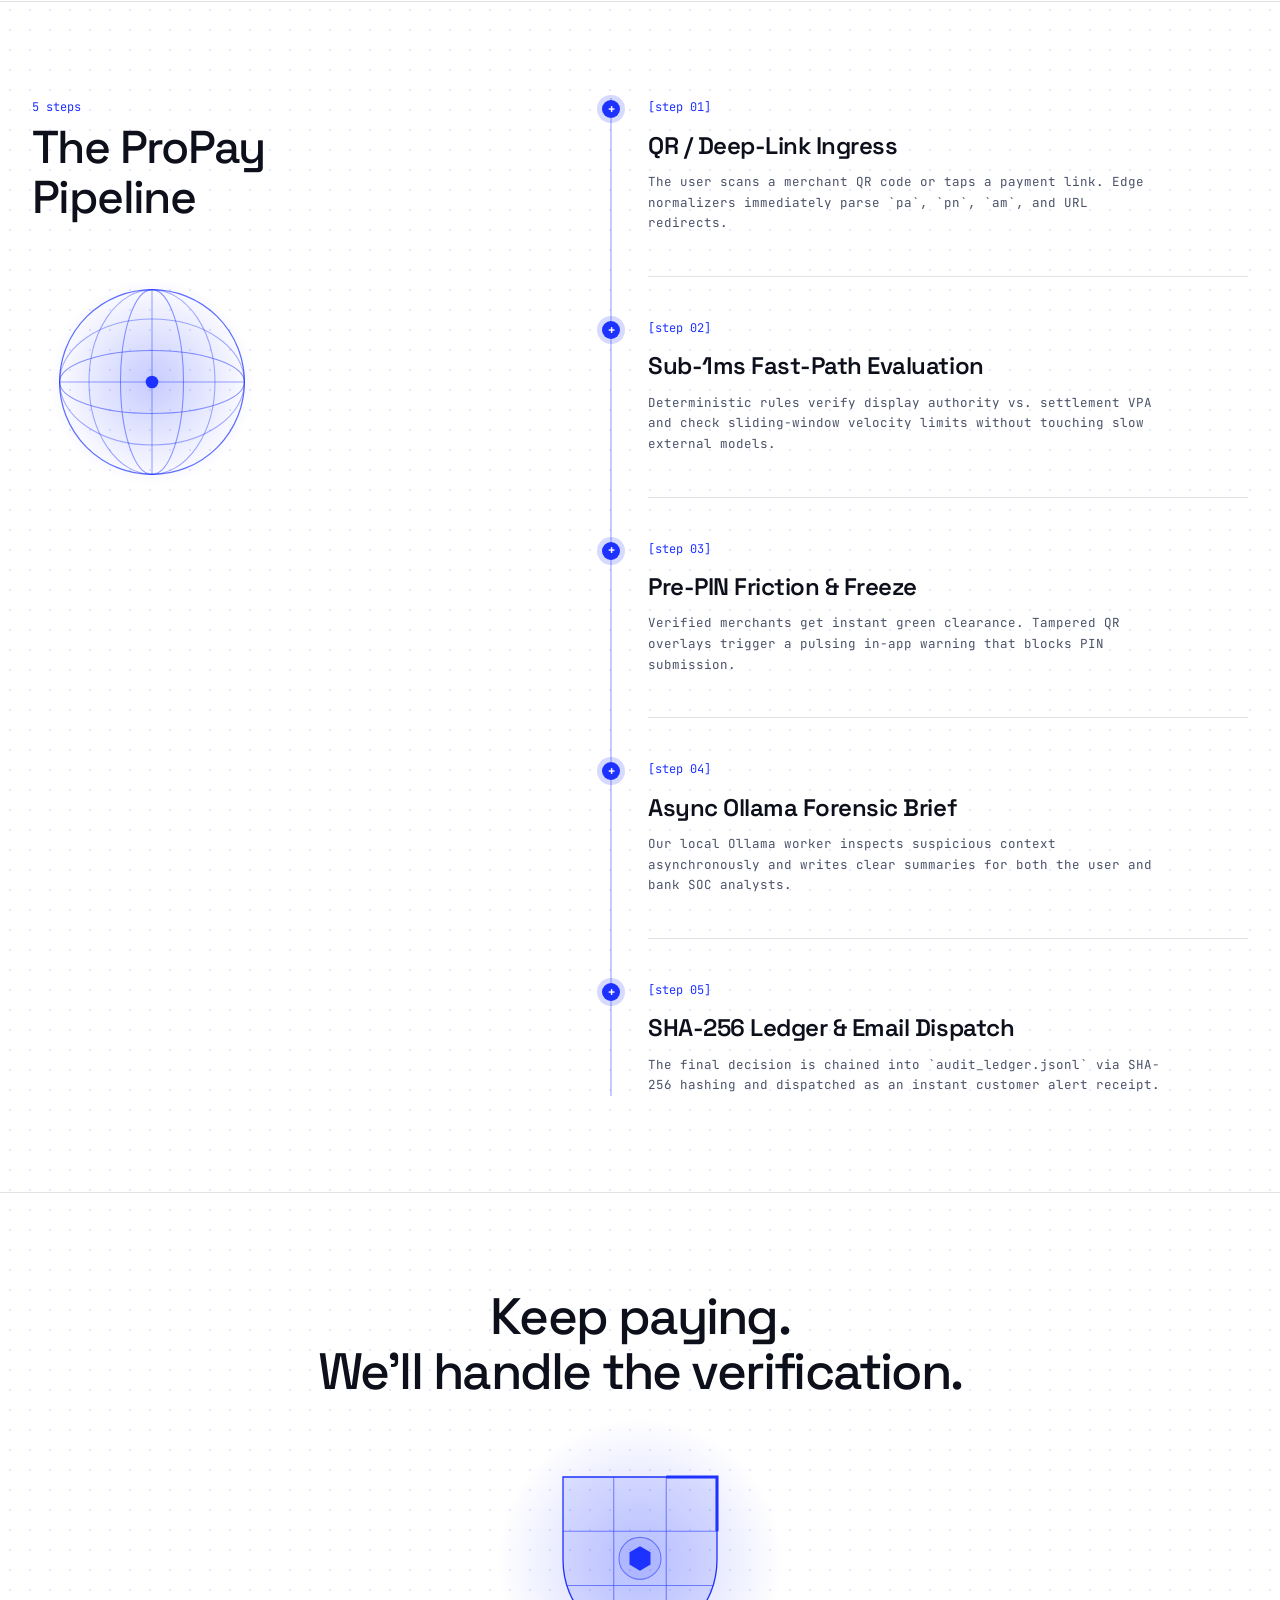
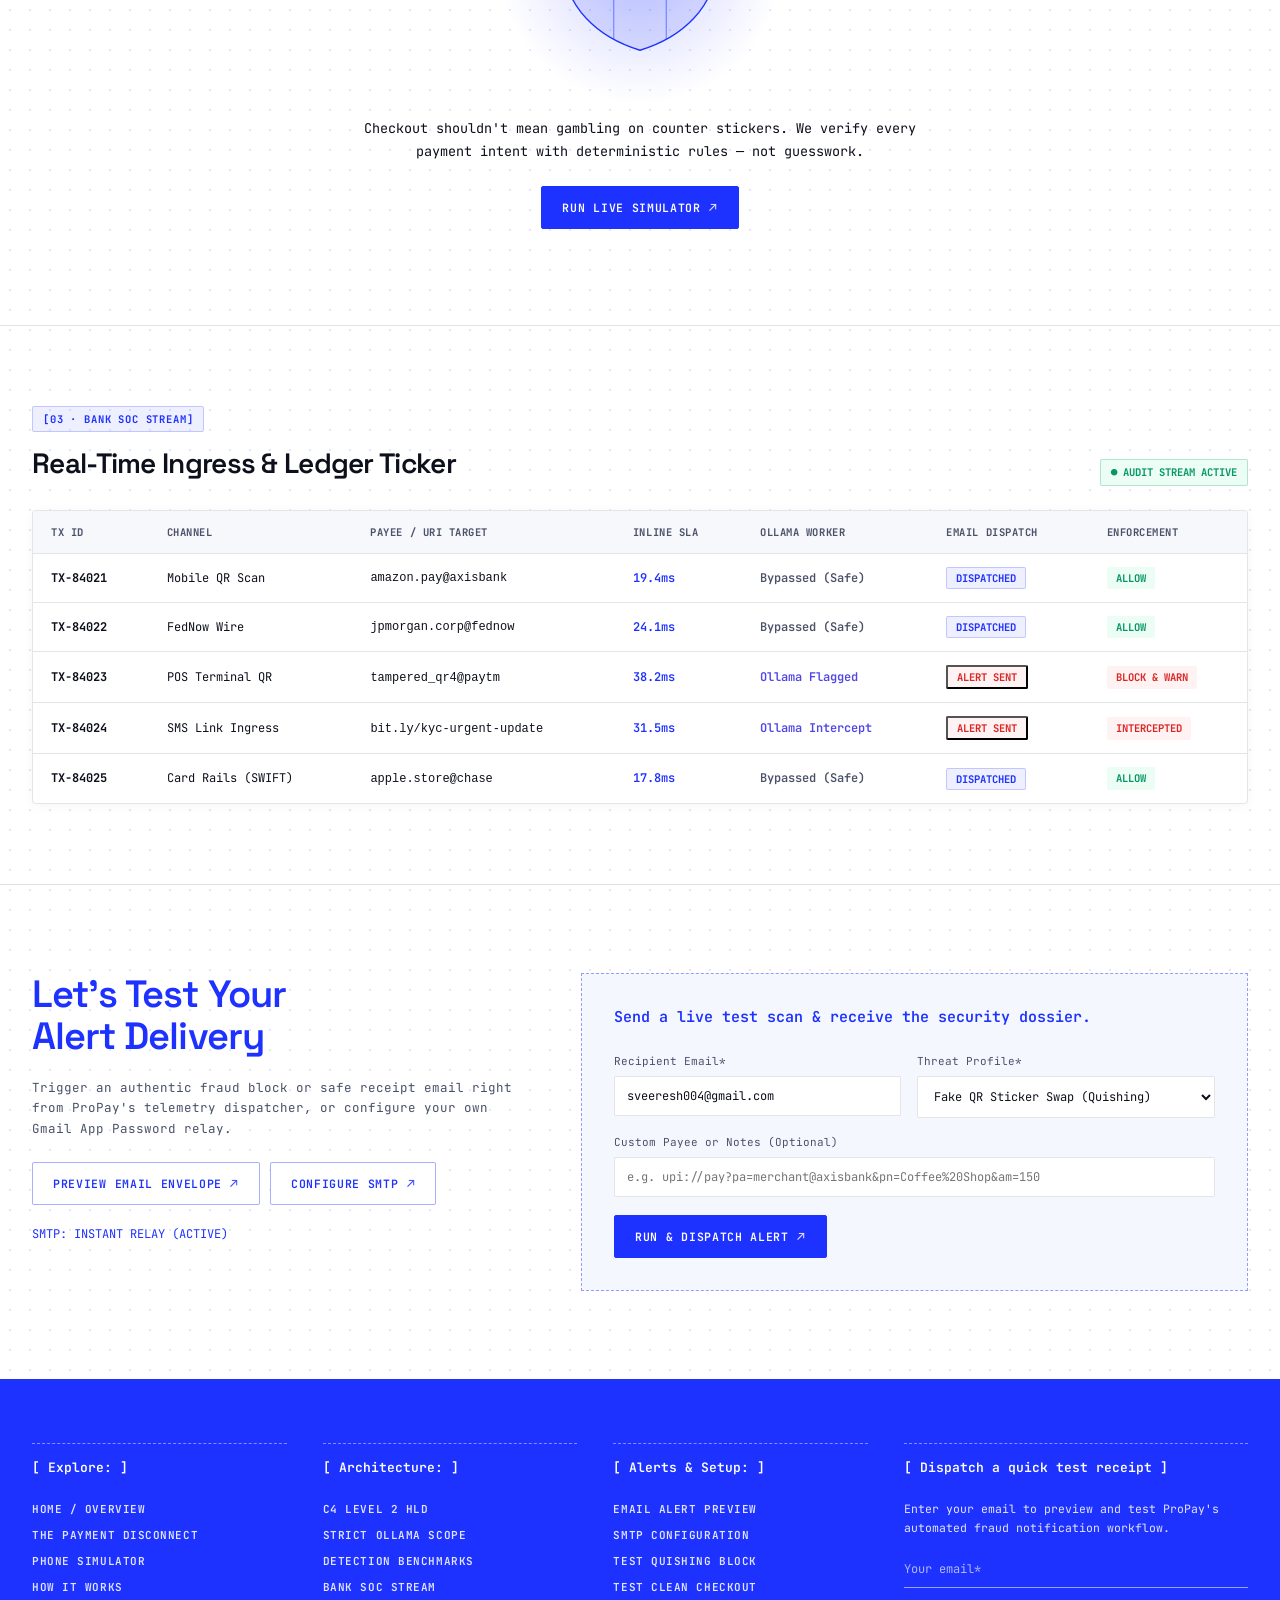
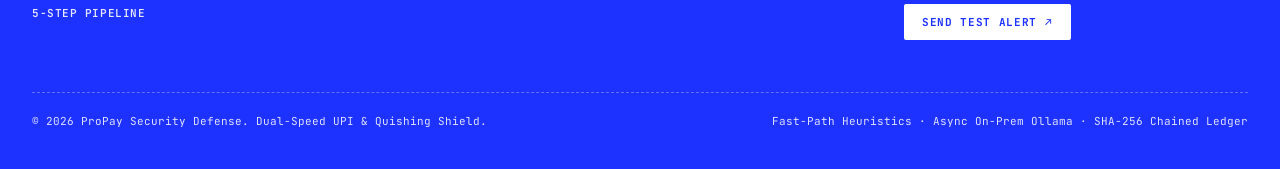
==== commit 1608bce1: "feat(ui): revamp ProPay to Swiss-grid electric cobalt technical design system" ====
--- a/frontend/index.html
+++ b/frontend/index.html
@@ -3,43 +3,74 @@
 <head>
   <meta charset="UTF-8" />
   <meta name="viewport" content="width=device-width, initial-scale=1.0" />
-  <title>ProPay — Real-Time Banking Fraud &amp; Multi-Agent Quishing Defense</title>
+  <title>ProPay — Real-Time Banking Fraud &amp; Quishing Defense</title>
   <link rel="icon" type="image/svg+xml" href="images/propay-logo.svg?v=2" />
   <link rel="icon" type="image/png" href="images/propay-logo-64.png?v=2" />
-  <link rel="stylesheet" href="css/styles.css?v=13.0" />
+  <link rel="stylesheet" href="css/styles.css?v=11.0" />
   <link rel="preconnect" href="https://fonts.googleapis.com">
   <link rel="preconnect" href="https://fonts.gstatic.com" crossorigin>
-  <link href="https://fonts.googleapis.com/css2?family=Inter:wght@300;400;500;600;700;800;900&family=JetBrains+Mono:wght@400;500;600;700&display=swap" rel="stylesheet">
+  <link href="https://fonts.googleapis.com/css2?family=Inter:wght@400;500;600;700&family=JetBrains+Mono:wght@400;500;600;700&family=Silkscreen:wght@400;700&family=Space+Grotesk:wght@400;500;600;700&display=swap" rel="stylesheet">
 </head>
 <body class="dodo-hero-canvas">
 
   <!-- ====================================================================
-       MINIMALIST DODO PAYMENTS HEADER
+       ARCHITECTURAL SWISS-GRID HEADER
        ==================================================================== -->
   <header class="dodo-header">
     <div class="header-inner">
-      
+
       <!-- Brand Logo (Cobalt 4-Corner Convergence Emblem) -->
       <button type="button" class="brand-logo" onclick="window.proPayApp.resetView()" aria-label="ProPay Home">
         <div class="logo-mark">
           <img src="images/propay-logo.svg?v=2" alt="ProPay" class="brand-logo-img" />
         </div>
-        <span class="logo-text">ProPay</span>
+        <div class="brand-wordmark">
+          <span class="logo-text">ProPay</span>
+          <span class="logo-sub">Defense</span>
+        </div>
       </button>
 
-      <!-- Clean Navigation Links -->
+      <!-- Clean 2-Column Navigation (Matches Architectural Reference) -->
       <nav class="nav-menu" id="main-nav-menu" aria-label="Primary Navigation">
-        <button type="button" class="nav-link active" data-target="section-hero" onclick="window.proPayApp.scrollTo('section-hero')">Overview</button>
-        <button type="button" class="nav-link" data-target="section-defense" onclick="window.proPayApp.scrollTo('section-defense')">How It Works</button>
-        <button type="button" class="nav-link" data-target="section-simulator" onclick="window.proPayApp.scrollTo('section-simulator')">Phone Simulator</button>
-        <button type="button" class="nav-link" data-target="section-feed" onclick="window.proPayApp.scrollTo('section-feed')">Bank SOC Feed</button>
-        <button type="button" class="nav-link" data-modal="modal-hld" onclick="window.proPayApp.openModal('modal-hld')">Architecture</button>
-        <button type="button" class="nav-link" data-modal="modal-email-alert" onclick="window.proPayApp.openModal('modal-email-alert')">Email Alerts</button>
+        <div class="nav-col">
+          <button type="button" class="nav-link active" data-target="section-hero" onclick="window.proPayApp.scrollTo('section-hero')">Overview</button>
+          <button type="button" class="nav-link" data-target="section-problem" onclick="window.proPayApp.scrollTo('section-problem')">The Disconnect</button>
+          <button type="button" class="nav-link" data-target="section-simulator" onclick="window.proPayApp.scrollTo('section-simulator')">Phone Simulator</button>
+        </div>
+        <div class="nav-col">
+          <button type="button" class="nav-link" data-target="section-defense" onclick="window.proPayApp.scrollTo('section-defense')">How It Works</button>
+          <button type="button" class="nav-link" data-target="section-feed" onclick="window.proPayApp.scrollTo('section-feed')">Bank SOC Feed</button>
+          <div class="nav-dropdown-wrap" id="nav-more-wrap">
+            <button type="button" class="nav-link" id="btn-nav-more" onclick="window.proPayApp.toggleMoreDropdown(event)" aria-expanded="false" aria-haspopup="true">
+              <span>More</span>
+              <svg class="chevron-icon" viewBox="0 0 24 24" fill="none" stroke="currentColor" stroke-width="2.4" stroke-linecap="round" stroke-linejoin="round">
+                <polyline points="6 9 12 15 18 9"/>
+              </svg>
+            </button>
+            <div class="nav-dropdown-menu" id="nav-more-dropdown" role="menu">
+              <button type="button" class="nav-dropdown-item" data-modal="modal-hld" onclick="window.proPayApp.openModal('modal-hld')">
+                <span>Architecture HLD</span>
+                <span class="dropdown-arrow-box">↗</span>
+              </button>
+              <button type="button" class="nav-dropdown-item" data-modal="modal-ollama" onclick="window.proPayApp.openModal('modal-ollama')">
+                <span>AI Privacy Scope</span>
+                <span class="dropdown-arrow-box">↗</span>
+              </button>
+              <button type="button" class="nav-dropdown-item" data-modal="modal-email-alert" onclick="window.proPayApp.openModal('modal-email-alert')">
+                <span>Email Alert Viewer</span>
+                <span class="dropdown-arrow-box">↗</span>
+              </button>
+              <button type="button" class="nav-dropdown-item" data-modal="modal-smtp-config" onclick="window.proPayApp.openModal('modal-smtp-config')">
+                <span>SMTP Settings</span>
+                <span class="dropdown-arrow-box">↗</span>
+              </button>
+            </div>
+          </div>
+        </div>
       </nav>
 
       <!-- Action Buttons -->
       <div class="header-actions">
-        <!-- Magic UI Half-Circle Theme Toggle -->
         <button type="button" class="magic-theme-toggle" id="shadcn-theme-toggle" onclick="window.proPayApp.toggleTheme()" title="Toggle Theme (Light / Dark)" aria-label="Toggle Theme">
           <div class="magic-toggle-icon">
             <svg viewBox="0 0 24 24" fill="none" stroke="currentColor" stroke-width="2" stroke-linecap="round" stroke-linejoin="round">
@@ -52,6 +83,7 @@
 
         <button type="button" class="btn-signup" onclick="window.proPayApp.scrollTo('section-simulator')">
           <span>Try Simulator</span>
+          <span class="cta-arrow">↗</span>
         </button>
 
         <button type="button" class="mobile-menu-toggle" id="mobile-menu-toggle" onclick="window.proPayApp.toggleMobileMenu()" title="Menu" aria-label="Toggle Navigation Menu" aria-expanded="false">
@@ -66,255 +98,622 @@
     </div>
   </header>
 
-  <!-- ====================================================================
-       MAIN CONTAINER
-       ==================================================================== -->
   <main class="main-body">
 
     <!-- ====================================================================
-         HERO SECTION: HUMAN-FIRST CLARITY (Stop QR Code Scams)
+         SECTION 1: HERO (Swiss-Grid Blueprint Stage)
          ==================================================================== -->
-    <section class="webank-hero-section" id="section-hero">
-      <div class="hero-center-content">
-        
-        <span class="pill-badge-indigo" style="margin-bottom:16px; display:inline-block; letter-spacing:0.04em;">PROPAY · THE INSTANT SCAM SHIELD FOR UPI &amp; DIGITAL PAYMENTS</span>
-
-        <h1 class="hero-headline">
-          Stop QR Code Scams Before Your Money Leaves Your Account.
-        </h1>
-
-        <p class="hero-subtitle">
-          Scammers paste fake QR stickers over real shop counters to steal your money. ProPay catches the mismatch in real time, warns you on your screen, and freezes the payment before you enter your PIN.
+    <section class="cp-hero-section" id="section-hero">
+      <div class="cp-hero-aura" aria-hidden="true"></div>
+      <div class="cp-hero-reticle-v" aria-hidden="true"></div>
+      <div class="cp-hero-reticle-h" aria-hidden="true"></div>
+      <div class="cp-hero-reticle-cross" aria-hidden="true">+</div>
+
+      <div class="grid-container" style="width:100%;">
+        <div class="cp-hero-grid">
+          <div>
+            <span class="cp-hero-eyebrow">[PROPAY · PRE-PIN QUISHING &amp; PAYMENT SHIELD]</span>
+            <h1 class="hero-headline">
+              Your payments.<br/>
+              Our protection.<br/>
+              Zero anxiety.
+            </h1>
+            <p class="hero-subtitle">
+              We catch fake QR stickers, spoofed merchant handles, and phishing SMS links in real time — freezing risky UPI transfers before you enter your PIN.
+            </p>
+            <div class="hero-cta-pair">
+              <button type="button" class="btn-cobalt-solid" onclick="window.proPayApp.scrollTo('section-simulator')">
+                <span>Try Phone Simulator</span>
+                <span class="cta-arrow">↗</span>
+              </button>
+              <button type="button" class="btn-cobalt-outline" onclick="window.proPayApp.scrollTo('section-defense')">
+                <span>See How It Works</span>
+                <span class="cta-arrow">↗</span>
+              </button>
+            </div>
+          </div>
+
+          <div class="cp-hero-callout">
+            <div>Stopping fraud in <span class="cp-bracket-highlight">[<span id="hero-rotating-vector">Quishing</span>]</span></div>
+            <div style="color:var(--text-muted);">We verify the entire intent before debit.</div>
+          </div>
+        </div>
+      </div>
+    </section>
+
+    <!-- ====================================================================
+         SECTION 2: PROBLEM CONTRAST ("The Payment Disconnect")
+         ==================================================================== -->
+    <section class="cp-disconnect-section" id="section-problem">
+      <div class="grid-container">
+        <p class="cp-disconnect-lead">
+          Why so many people lose money to QR code scams (or trust spoofed checkout screens).
         </p>
-
-        <!-- Dodo CTA Pair -->
-        <div class="hero-cta-pair">
-          <button class="btn-dodo-lime" onclick="window.proPayApp.scrollTo('section-simulator')">
-            Try Live Phone Simulator
-          </button>
-          <button class="btn-dodo-secondary" onclick="window.proPayApp.openModal('modal-hld')">
-            How the Tech Works
-          </button>
-        </div>
-
-        <!-- Trust Badges Bar -->
-        <div class="dodo-pill-tabs-bar" style="max-width:760px; margin:28px auto 0 auto;">
-          <div class="dodo-pill-tab">
-            <span class="tab-icon-dot green"></span>
-            <span>Works with PhonePe, Google Pay &amp; Paytm</span>
-          </div>
-          <div class="dodo-pill-tab">
-            <span class="tab-icon-dot blue"></span>
-            <span>Sub-1ms Mismatch Detection</span>
-          </div>
-          <div class="dodo-pill-tab">
-            <span class="tab-icon-dot purple"></span>
-            <span>Zero-Latency Fast Path</span>
-          </div>
-        </div>
-
+      </div>
+
+      <div class="crosshair-plus" aria-hidden="true"></div>
+
+      <div class="grid-container">
+        <div class="cp-disconnect-split">
+          <div>
+            <h2 class="cp-section-display">
+              The<br/>
+              Payment<br/>
+              Disconnect
+            </h2>
+          </div>
+
+          <div class="cp-disconnect-rows">
+            <div class="cp-disconnect-item">
+              <div class="cp-arrow-tile solid" aria-hidden="true">→</div>
+              <div>
+                <h3 class="cp-disconnect-title">The sticker swap blindspot</h3>
+                <p class="cp-disconnect-desc">
+                  Scammers paste fake QR stickers over genuine shop counters. Your camera scans a normal code showing "Starbucks Official", while the hidden payout VPA routes to a personal wallet.
+                </p>
+              </div>
+            </div>
+
+            <div class="cp-disconnect-item">
+              <div class="cp-arrow-tile" aria-hidden="true">→</div>
+              <div>
+                <h3 class="cp-disconnect-title">Irreversible 1-second rails</h3>
+                <p class="cp-disconnect-desc">
+                  Instant UPI transfers settle irreversibly the moment you confirm your 4-digit PIN. Once funds leave your account, chargebacks rarely recover stolen cash.
+                </p>
+              </div>
+            </div>
+
+            <div class="cp-disconnect-item">
+              <div class="cp-arrow-tile" aria-hidden="true">→</div>
+              <div>
+                <h3 class="cp-disconnect-title">Post-fraud bank delays</h3>
+                <p class="cp-disconnect-desc">
+                  Legacy bank fraud queues run in batches hours after settlement — long after scammers drain mule wallets across multiple switches.
+                </p>
+              </div>
+            </div>
+          </div>
+        </div>
       </div>
     </section>
 
     <!-- ====================================================================
-         SECTION 2: TWO-COLUMN VALUE PROPOSITION
+         SECTION 3: INTERACTIVE PHONEPE-STYLE SMARTPHONE SIMULATOR
          ==================================================================== -->
-    <section class="dodo-split-section" id="section-value-prop">
-      <div class="dodo-split-grid">
-        
-        <!-- Left: Statement Contrast -->
-        <div class="dodo-split-left">
-          <h2 class="split-lead-bold">Instant payments happen in 1 second.</h2>
-          <h2 class="split-lead-muted">Why wait hours for your bank to discover fraud?</h2>
-          <p class="split-lead-desc">
-            Once you enter your UPI PIN, money leaves your bank account irreversibly. Traditional banks only investigate fraud hours after you file a police report. ProPay shifts protection to the pre-payment edge: our deterministic rules verify the merchant's registered identity before funds are debited.
+    <section class="cp-simulator-section" id="section-simulator">
+      <div class="grid-container">
+        <div class="cp-sim-top-bar">
+          <div>
+            <span class="pill-badge-indigo">[01 · LIVE INTERACTIVE SANDBOX]</span>
+            <h2 class="cp-section-display">Experience ProPay on a Real Phone</h2>
+          </div>
+          <p class="hero-subtitle" style="margin-bottom:0; max-width:440px;">
+            Switch between a verified shop, a fake QR overlay, and a deceptive SMS link — or paste your own URI below.
           </p>
         </div>
 
-        <!-- Right: 4 Stacked Solid Colored Pills -->
-        <div class="dodo-stacked-pills">
-          
-          <div class="dodo-color-bar bar-green" onclick="window.proPayApp.scrollTo('section-simulator')">
-            <div class="dodo-bar-icon">
-              <svg viewBox="0 0 24 24" fill="none" stroke="currentColor" stroke-width="2.2" stroke-linecap="round" stroke-linejoin="round">
-                <rect x="3" y="3" width="7" height="7"/><rect x="14" y="3" width="7" height="7"/><rect x="3" y="14" width="7" height="7"/><path d="M14 14h3v3h-3zM17 17h4v4h-4zM14 20h3v1h-3z"/>
+        <div class="dodo-bento-card">
+          <!-- Scenario Selector Tabs -->
+          <div class="dodo-scenarios-group">
+            <button type="button" class="preset-tab" id="btn-p-clean" onclick="window.proPayApp.loadPreset('clean')">
+              <span class="dot-status green"></span>
+              <span>Scenario A · Safe Local Store (₹30)</span>
+            </button>
+            <button type="button" class="preset-tab active" id="btn-p-quishing" onclick="window.proPayApp.loadPreset('quishing')">
+              <span class="dot-status red"></span>
+              <span>Scenario B · Fake QR Sticker (₹350)</span>
+            </button>
+            <button type="button" class="preset-tab" id="btn-p-smishing" onclick="window.proPayApp.loadPreset('smishing')">
+              <span class="dot-status amber"></span>
+              <span>Scenario C · Phishing SMS Link (₹4,999)</span>
+            </button>
+          </div>
+
+          <!-- Custom Input & Alert Email Bar -->
+          <div class="sim-controls-row">
+            <input type="text" class="sim-search-input" id="sim-input" value="upi://pay?pa=scammer_wallet@paytm&pn=Starbucks%20Official%20Merchant&am=350" placeholder="Paste custom UPI URI or URL to inspect..." style="flex:2; min-width:260px;" />
+            <input type="email" class="smtp-live-input" id="sim-email-input" value="sveeresh004@gmail.com" placeholder="Your alert email..." style="flex:1; min-width:200px;" />
+            <button type="button" class="btn-execute" id="btn-run-sim" onclick="window.proPayApp.executeSimulation()">
+              Run Scan ↗
+            </button>
+            <button type="button" class="btn-smtp-config-gear" onclick="window.proPayApp.openModal('modal-smtp-config')" title="Configure Outbound SMTP">⚙ Email Settings</button>
+          </div>
+
+          <!-- Live Phone Simulator & Security Explainer Output -->
+          <div id="telemetry-output">
+            <!-- Populated dynamically by window.proPayApp.renderTelemetry() -->
+          </div>
+        </div>
+      </div>
+    </section>
+
+    <!-- ====================================================================
+         SECTION 4: DARK NAVY -> COBALT GRADIENT SHOWCASE BAND
+         ==================================================================== -->
+    <section class="cp-gradient-band" id="section-dual-speed">
+      <div class="grid-container">
+        <div class="cp-gradient-hero">
+          <h2 class="cp-gradient-title">
+            Deterministic Speed.<br/>
+            Frictionless Defense.
+          </h2>
+          <p class="cp-gradient-desc">
+            Legitimate payments never wait for a slow AI model. ProPay separates sub-30ms inline heuristic verification from asynchronous on-premise Ollama threat forensics — stopping scams before your PIN screen opens while keeping customer data strictly local.
+          </p>
+        </div>
+
+        <div class="cp-gradient-pillars">
+          <div class="cp-pillar-col">
+            <span class="cp-pillar-num">01</span>
+            <div class="cp-pillar-rule"></div>
+            <h3 class="cp-pillar-title">Sub-1ms Fast Path</h3>
+            <p class="cp-pillar-text">
+              Parses standard NPCI UPI intent fields (`pa`, `pn`, `am`, `mc`) in pure Python and flags corporate brand names masquerading on unverified consumer wallets.
+            </p>
+          </div>
+
+          <div class="cp-pillar-col">
+            <span class="cp-pillar-num">02</span>
+            <div class="cp-pillar-rule"></div>
+            <h3 class="cp-pillar-title">Velocity Rate Guard</h3>
+            <p class="cp-pillar-text">
+              Tracks per-VPA transaction timestamps in an in-memory O(1) sliding 60-second window to catch automated account-draining bursts immediately.
+            </p>
+          </div>
+
+          <div class="cp-pillar-col">
+            <span class="cp-pillar-num">03</span>
+            <div class="cp-pillar-rule"></div>
+            <h3 class="cp-pillar-title">Audit-Proof Ledger</h3>
+            <p class="cp-pillar-text">
+              Every block or clearance decision is appended to a tamper-evident JSONL ledger sealed with chained SHA-256 cryptographic hashes.
+            </p>
+          </div>
+        </div>
+      </div>
+    </section>
+
+    <!-- ====================================================================
+         SECTION 5: END-TO-END ACCORDION DEFENSE STACK
+         ==================================================================== -->
+    <section class="cp-accordion-section" id="section-defense">
+      <div class="grid-container">
+        <div class="cp-accordion-grid">
+          <div>
+            <span class="pill-badge-indigo">[02 · LAYERED ARCHITECTURE]</span>
+            <h2 class="cp-section-display">
+              End-to-End<br/>
+              Scam Defense<br/>
+              Engine
+            </h2>
+          </div>
+
+          <div class="cp-accordion-list" id="cp-accordion-list">
+            <div class="cp-accordion-item open">
+              <button type="button" class="cp-accordion-trigger" onclick="window.proPayApp.toggleAccordion(this)">
+                <span class="cp-acc-index">01</span>
+                <span class="cp-acc-title">NPCI UPI Intent &amp; URI Normalizer</span>
+                <span class="cp-acc-icon">−</span>
+              </button>
+              <div class="cp-accordion-body">
+                <p class="cp-acc-copy">
+                  Decodes QR payloads and URL redirects at the ingress edge using standard URL parsing. Extracts payee display name, actual settlement handle, amount, and shortened phishing domains before rendering your checkout prompt.
+                </p>
+                <button type="button" class="btn-cobalt-outline" onclick="window.proPayApp.scrollTo('section-simulator')">
+                  <span>Test in Simulator</span>
+                  <span class="cta-arrow">↗</span>
+                </button>
+              </div>
+            </div>
+
+            <div class="cp-accordion-item">
+              <button type="button" class="cp-accordion-trigger" onclick="window.proPayApp.toggleAccordion(this)">
+                <span class="cp-acc-index">02</span>
+                <span class="cp-acc-title">Authority vs. Settlement Heuristic</span>
+                <span class="cp-acc-icon">+</span>
+              </button>
+              <div class="cp-accordion-body">
+                <p class="cp-acc-copy">
+                  Compares claimed merchant brands (like Starbucks, HDFC, or Amazon) in the display label against the underlying payment handle (`@paytm`, `@ybl`, personal wallets) to trap physical QR sticker swaps in under 1ms.
+                </p>
+                <button type="button" class="btn-cobalt-outline" onclick="window.proPayApp.loadPreset('quishing'); window.proPayApp.scrollTo('section-simulator');">
+                  <span>Run Quishing Demo</span>
+                  <span class="cta-arrow">↗</span>
+                </button>
+              </div>
+            </div>
+
+            <div class="cp-accordion-item">
+              <button type="button" class="cp-accordion-trigger" onclick="window.proPayApp.toggleAccordion(this)">
+                <span class="cp-acc-index">03</span>
+                <span class="cp-acc-title">On-Premise Ollama Forensic Worker</span>
+                <span class="cp-acc-icon">+</span>
+              </button>
+              <div class="cp-accordion-body">
+                <p class="cp-acc-copy">
+                  While suspicious payments stay safely paused, an isolated local Llama-3 worker analyzes social-engineering language and drafts plain-English threat explanations with zero PII leaving your local boundary.
+                </p>
+                <button type="button" class="btn-cobalt-outline" onclick="window.proPayApp.openModal('modal-ollama')">
+                  <span>View Privacy Boundary</span>
+                  <span class="cta-arrow">↗</span>
+                </button>
+              </div>
+            </div>
+
+            <div class="cp-accordion-item">
+              <button type="button" class="cp-accordion-trigger" onclick="window.proPayApp.toggleAccordion(this)">
+                <span class="cp-acc-index">04</span>
+                <span class="cp-acc-title">Chained SHA-256 Ledger &amp; Alerts</span>
+                <span class="cp-acc-icon">+</span>
+              </button>
+              <div class="cp-accordion-body">
+                <p class="cp-acc-copy">
+                  Links every security verdict to the previous record's SHA-256 digest while dispatching instant customer warnings and Bank SOC incident tickets over STARTTLS SMTP.
+                </p>
+                <button type="button" class="btn-cobalt-outline" onclick="window.proPayApp.openModal('modal-email-alert')">
+                  <span>Inspect Email Envelope</span>
+                  <span class="cta-arrow">↗</span>
+                </button>
+              </div>
+            </div>
+          </div>
+        </div>
+      </div>
+    </section>
+
+    <!-- ====================================================================
+         SECTION 6: TRACK RECORD & METRICS BENTO GRID
+         ==================================================================== -->
+    <section class="cp-metrics-section" id="section-metrics">
+      <div class="grid-container">
+        <div class="cp-metrics-top">
+          <div class="cp-cobalt-banner-side">
+            <div class="cp-pixel-display">Our Shield</div>
+            <div class="cp-pixel-sub">Real-Time Verification Metrics</div>
+          </div>
+
+          <div class="cp-floating-proof-card">
+            <div class="cp-proof-head">
+              <div>
+                <div class="cp-proof-title">Fake QR Sticker<br/>Blocked Pre-PIN</div>
+                <span class="cp-bracket-highlight" style="font-family:var(--font-mono); font-size:12px;">[Quishing Defense]</span>
+              </div>
+              <button type="button" class="cp-proof-arrow-box" onclick="window.proPayApp.loadPreset('quishing'); window.proPayApp.scrollTo('section-simulator');">
+                <span style="font-size:18px;">↗</span>
+                <span>Inspect</span>
+              </button>
+            </div>
+
+            <p class="cp-disconnect-desc" style="font-size:12px;">
+              Intercepted ₹350 transfer claiming "Starbucks Official Merchant" routed to personal wallet <code>scammer_wallet@paytm</code>.
+            </p>
+
+            <div style="display:flex; justify-content:space-between; border-top:1px dashed var(--border-subtle); padding-top:12px; font-family:var(--font-mono); font-size:11px;">
+              <span style="color:var(--dodo-green); font-weight:700;">₹0.00 DEBITED</span>
+              <span style="color:var(--text-dim);">SHA-256 SEALED</span>
+            </div>
+          </div>
+
+          <div class="cp-cobalt-banner-side" style="align-items:flex-end; text-align:right;">
+            <div class="cp-pixel-display">&lt; 1ms</div>
+            <div class="cp-pixel-sub">Inline Fast-Path Clearance</div>
+          </div>
+        </div>
+
+        <div class="cp-metrics-bottom">
+          <div class="cp-bento-cell">
+            <div style="font-family:var(--font-mono); font-size:11px; color:var(--cobalt); font-weight:700;">[CHANNEL 01 · UPI QR]</div>
+            <h3 class="cp-disconnect-title" style="margin-top:8px;">QR Overlay Detection</h3>
+            <p class="cp-disconnect-desc">
+              Detects physical counter tampering by matching merchant authority claims against registered banking rails.
+            </p>
+          </div>
+
+          <div class="cp-bento-cell">
+            <div class="cp-bento-stat">100%</div>
+            <div class="cp-bento-stat-label">Chained Hash Integrity</div>
+          </div>
+
+          <div class="cp-bento-cell">
+            <div style="font-family:var(--font-mono); font-size:11px; color:var(--cobalt); font-weight:700;">[CHANNEL 02 · SMS / URL]</div>
+            <h3 class="cp-disconnect-title" style="margin-top:8px;">Smishing Link Guard</h3>
+            <p class="cp-disconnect-desc">
+              Unwraps deceptive KYC short links and blocks urgency-driven credential &amp; refund traps at ingress.
+            </p>
+          </div>
+        </div>
+      </div>
+    </section>
+
+    <!-- ====================================================================
+         SECTION 7: VERTICAL 5-STEP TIMELINE ("The ProPay Pipeline")
+         ==================================================================== -->
+    <section class="cp-timeline-section" id="section-pipeline">
+      <div class="grid-container">
+        <div class="cp-timeline-grid">
+          <div class="cp-timeline-left">
+            <span class="cp-step-tag" style="margin-bottom:6px;">5 steps</span>
+            <h2 class="cp-section-display">
+              The ProPay<br/>
+              Pipeline
+            </h2>
+
+            <!-- Wireframe Cobalt Telemetry Sphere SVG (Matches Screenshot 7) -->
+            <div class="cp-orb-wrap" aria-hidden="true">
+              <div class="cp-orb-aura"></div>
+              <svg class="cp-orb-svg" viewBox="0 0 200 200" fill="none" xmlns="http://www.w3.org/2000/svg">
+                <circle cx="100" cy="100" r="88" stroke="currentColor" stroke-width="1.2" stroke-opacity="0.7"/>
+                <ellipse cx="100" cy="100" rx="88" ry="30" stroke="currentColor" stroke-width="1" stroke-opacity="0.5"/>
+                <ellipse cx="100" cy="100" rx="88" ry="60" stroke="currentColor" stroke-width="1" stroke-opacity="0.4"/>
+                <ellipse cx="100" cy="100" rx="30" ry="88" stroke="currentColor" stroke-width="1" stroke-opacity="0.5"/>
+                <ellipse cx="100" cy="100" rx="60" ry="88" stroke="currentColor" stroke-width="1" stroke-opacity="0.4"/>
+                <line x1="12" y1="100" x2="188" y2="100" stroke="currentColor" stroke-width="1" stroke-opacity="0.45"/>
+                <line x1="100" y1="12" x2="100" y2="188" stroke="currentColor" stroke-width="1" stroke-opacity="0.45"/>
+                <circle cx="100" cy="100" r="6" fill="currentColor"/>
               </svg>
             </div>
-            <span class="dodo-bar-text">Camera QR Decoding &amp; Verification</span>
-            <span class="dodo-bar-latency">&lt; 1ms</span>
-          </div>
-
-          <div class="dodo-color-bar bar-blue" onclick="window.proPayApp.scrollTo('section-defense')">
-            <div class="dodo-bar-icon">
-              <svg viewBox="0 0 24 24" fill="none" stroke="currentColor" stroke-width="2.2" stroke-linecap="round" stroke-linejoin="round">
-                <polygon points="13 2 3 14 12 14 11 22 21 10 12 10 13 2"/>
-              </svg>
-            </div>
-            <span class="dodo-bar-text">Authority Mismatch Heuristic</span>
-            <span class="dodo-bar-latency">Fast-Path &lt; 1ms</span>
-          </div>
-
-          <div class="dodo-color-bar bar-red" onclick="window.proPayApp.scrollTo('section-simulator')">
-            <div class="dodo-bar-icon">
-              <svg viewBox="0 0 24 24" fill="none" stroke="currentColor" stroke-width="2.2" stroke-linecap="round" stroke-linejoin="round">
-                <path d="M12 22s8-4 8-10V5l-8-3-8 3v7c0 6 8 10 8 10z"/>
-              </svg>
-            </div>
-            <span class="dodo-bar-text">Dynamic In-App Scam Interception</span>
-            <span class="dodo-bar-latency">Real-Time</span>
-          </div>
-
-          <div class="dodo-color-bar bar-orange" onclick="window.proPayApp.openModal('modal-ollama')">
-            <div class="dodo-bar-icon">
-              <svg viewBox="0 0 24 24" fill="none" stroke="currentColor" stroke-width="2.2" stroke-linecap="round" stroke-linejoin="round">
-                <circle cx="12" cy="12" r="10"/><path d="M12 6v6l4 2"/><path d="M9 16c1.5 1.2 4.5 1.2 6 0"/>
-              </svg>
-            </div>
-            <span class="dodo-bar-text">AI Threat Dossier &amp; Bank SOC Alert</span>
-            <span class="dodo-bar-latency">Async Worker</span>
-          </div>
-
-        </div>
-
+          </div>
+
+          <div class="cp-timeline-steps">
+            <div class="cp-timeline-step">
+              <span class="cp-step-node">+</span>
+              <span class="cp-step-tag">[step 01]</span>
+              <h3 class="cp-step-title">QR / Deep-Link Ingress</h3>
+              <p class="cp-step-desc">
+                The user scans a merchant QR code or taps a payment link. Edge normalizers immediately parse `pa`, `pn`, `am`, and URL redirects.
+              </p>
+            </div>
+
+            <div class="cp-timeline-step">
+              <span class="cp-step-node">+</span>
+              <span class="cp-step-tag">[step 02]</span>
+              <h3 class="cp-step-title">Sub-1ms Fast-Path Evaluation</h3>
+              <p class="cp-step-desc">
+                Deterministic rules verify display authority vs. settlement VPA and check sliding-window velocity limits without touching slow external models.
+              </p>
+            </div>
+
+            <div class="cp-timeline-step">
+              <span class="cp-step-node">+</span>
+              <span class="cp-step-tag">[step 03]</span>
+              <h3 class="cp-step-title">Pre-PIN Friction &amp; Freeze</h3>
+              <p class="cp-step-desc">
+                Verified merchants get instant green clearance. Tampered QR overlays trigger a pulsing in-app warning that blocks PIN submission.
+              </p>
+            </div>
+
+            <div class="cp-timeline-step">
+              <span class="cp-step-node">+</span>
+              <span class="cp-step-tag">[step 04]</span>
+              <h3 class="cp-step-title">Async Ollama Forensic Brief</h3>
+              <p class="cp-step-desc">
+                Our local Ollama worker inspects suspicious context asynchronously and writes clear summaries for both the user and bank SOC analysts.
+              </p>
+            </div>
+
+            <div class="cp-timeline-step">
+              <span class="cp-step-node">+</span>
+              <span class="cp-step-tag">[step 05]</span>
+              <h3 class="cp-step-title">SHA-256 Ledger &amp; Email Dispatch</h3>
+              <p class="cp-step-desc">
+                The final decision is chained into `audit_ledger.jsonl` via SHA-256 hashing and dispatched as an instant customer alert receipt.
+              </p>
+            </div>
+          </div>
+        </div>
       </div>
     </section>
 
     <!-- ====================================================================
-         SECTION 3: PHONEPE-STYLE INTERACTIVE SMARTPHONE SIMULATOR
+         SECTION 8: SHIELD ARCHITECTURAL CTA (Screenshot 8)
          ==================================================================== -->
-    <section class="dodo-bento-section" id="section-simulator" style="padding-top:20px;">
-      <div class="bento-header" style="text-align:center; max-width:820px; margin:0 auto 28px auto;">
-        <span class="pill-badge-indigo" style="margin-bottom:8px; display:inline-block;">INTERACTIVE DEMO</span>
-        <h2 class="bento-headline">Experience ProPay on a Real Smartphone</h2>
-        <p class="bento-subdeck">
-          Select a real-world payment scenario below to see how ProPay protects your phone during a scan.
+    <section class="cp-shield-cta">
+      <div class="grid-container">
+        <h2 class="cp-shield-heading">
+          Keep paying.<br/>
+          We'll handle the verification.
+        </h2>
+
+        <div class="cp-shield-graphic-wrap" aria-hidden="true">
+          <div class="cp-shield-aura"></div>
+          <svg class="cp-shield-svg" viewBox="0 0 220 240" fill="none" xmlns="http://www.w3.org/2000/svg">
+            <path d="M22 24H198V118C198 174 156 208 110 222C64 208 22 174 22 118V24Z" fill="rgba(30,50,255,0.12)" stroke="#1E32FF" stroke-width="1.5"/>
+            <line x1="80" y1="24" x2="80" y2="210" stroke="#1E32FF" stroke-opacity="0.55" stroke-width="1.2"/>
+            <line x1="140" y1="24" x2="140" y2="210" stroke="#1E32FF" stroke-opacity="0.55" stroke-width="1.2"/>
+            <line x1="22" y1="86" x2="198" y2="86" stroke="#1E32FF" stroke-opacity="0.55" stroke-width="1.2"/>
+            <line x1="26" y1="148" x2="194" y2="148" stroke="#1E32FF" stroke-opacity="0.55" stroke-width="1.2"/>
+            <path d="M140 24H198V86" stroke="#1E32FF" stroke-width="3.5"/>
+            <circle cx="110" cy="117" r="24" stroke="#1E32FF" stroke-opacity="0.55" stroke-width="1.2" fill="rgba(30,50,255,0.08)"/>
+            <polygon points="110,103 122,110 122,124 110,131 98,124 98,110" fill="#1E32FF"/>
+          </svg>
+        </div>
+
+        <p class="cp-shield-caption">
+          Checkout shouldn't mean gambling on counter stickers. We verify every payment intent with deterministic rules — not guesswork.
         </p>
-      </div>
-
-      <div class="dodo-bento-card" style="width:100%; padding:28px;">
-        
-        <!-- Scenario Selector Tabs -->
-        <div class="dodo-scenarios-group" style="margin-bottom:20px;">
-          <button class="preset-tab" id="btn-p-clean" onclick="window.proPayApp.loadPreset('clean')">
-            <span class="dot-status green"></span>
-            <span>Scenario A: Safe Local Store (Ramesh Tea Stall · ₹30)</span>
-          </button>
-          <button class="preset-tab active" id="btn-p-quishing" onclick="window.proPayApp.loadPreset('quishing')">
-            <span class="dot-status red"></span>
-            <span>Scenario B: Fake QR Sticker Swap (Quishing Scam · ₹350)</span>
-          </button>
-          <button class="preset-tab" id="btn-p-smishing" onclick="window.proPayApp.loadPreset('smishing')">
-            <span class="dot-status amber"></span>
-            <span>Scenario C: Suspicious KYC Link (Smishing SMS · ₹4,999)</span>
-          </button>
-        </div>
-
-        <!-- Optional Custom Input & Alert Email Bar -->
-        <div style="display:flex; gap:12px; flex-wrap:wrap; margin-bottom:20px; align-items:center;">
-          <input type="text" class="sim-search-input" id="sim-input" value="upi://pay?pa=scammer_wallet@paytm&pn=Starbucks%20Official%20Merchant&am=350" placeholder="Paste custom UPI URI or link to test..." style="flex:2; min-width:260px;" />
-          <input type="email" class="smtp-live-input" id="sim-email-input" value="sveeresh004@gmail.com" placeholder="Your alert email..." style="flex:1; min-width:200px;" />
-          <button class="btn-execute" id="btn-run-sim" onclick="window.proPayApp.executeSimulation()" style="white-space:nowrap;">
-            Run Scan ➔
-          </button>
-          <button class="btn-smtp-config-gear" onclick="window.proPayApp.openModal('modal-smtp-config')" title="Configure Outbound SMTP">⚙ Email Settings</button>
-        </div>
-
-        <!-- Live Telemetry / Phone Simulator Output (Dynamically Rendered by app.js) -->
-        <div id="telemetry-output">
-          <!-- Populated by window.proPayApp.renderTelemetry() -->
-        </div>
-
+
+        <button type="button" class="btn-cobalt-solid" onclick="window.proPayApp.scrollTo('section-simulator')">
+          <span>Run Live Simulator</span>
+          <span class="cta-arrow">↗</span>
+        </button>
       </div>
     </section>
 
     <!-- ====================================================================
-         SECTION 4: 3-STEP REAL-TIME DEFENSE
-         ==================================================================== -->
-    <section class="orchestration-section" id="section-defense" style="padding-top:20px;">
-      <div class="section-heading-wrap" style="text-align:center;">
-        <span class="pill-badge-indigo">HOW PROPAY PROTECTS YOU</span>
-        <h2 class="section-headline">3-Step Real-Time Defense in Under 1 Millisecond</h2>
-        <p class="section-deck">
-          No heavy cloud delays, no latency bottlenecks at checkout. Here is how ProPay verifies every payment before funds leave your account.
-        </p>
-      </div>
-
-      <div class="three-step-grid">
-        
-        <!-- Step 1 -->
-        <div class="step-defense-card">
-          <div class="step-badge-number">1</div>
-          <h3 class="step-defense-title">Instant Name Verification</h3>
-          <p class="step-defense-desc">
-            Compares the shop name printed on the physical sticker against the bank account holder's registered identity. If a scammer routed the QR code to an unverified personal wallet, ProPay detects the mismatch instantly.
-          </p>
-          <div class="step-defense-metric">
-            SLA: &lt; 1.0ms · Fast-Path Heuristic
-          </div>
-        </div>
-
-        <!-- Step 2 -->
-        <div class="step-defense-card">
-          <div class="step-badge-number">2</div>
-          <h3 class="step-defense-title">AI Scam Explainer (Async)</h3>
-          <p class="step-defense-desc">
-            While the payment is safely paused, our on-premises AI model (Llama-3 via Ollama) analyzes the threat context and writes a clear, plain-English summary for both the customer and the bank's fraud desk.
-          </p>
-          <div class="step-defense-metric">
-            Async Background · Zero Cloud PII
-          </div>
-        </div>
-
-        <!-- Step 3 -->
-        <div class="step-defense-card">
-          <div class="step-badge-number">3</div>
-          <h3 class="step-defense-title">Tamper-Proof Audit Record</h3>
-          <p class="step-defense-desc">
-            Every blocked scam is permanently sealed into a cryptographically chained SHA-256 ledger. If anyone ever attempts to alter or delete past fraud records, the cryptographic hash chain breaks immediately.
-          </p>
-          <div class="step-defense-metric">
-            Tamper-Evident · SHA-256 Chained Hash
-          </div>
-        </div>
-
-      </div>
-    </section>
-
-    <!-- ====================================================================
-         SECTION 6: REAL-TIME TRANSACTION STREAMING FEED TICKER
+         SECTION 9: BANK SOC REAL-TIME LEDGER FEED
          ==================================================================== -->
     <section class="feed-section" id="section-feed">
-      <div class="feed-header-row">
+      <div class="grid-container">
+        <div class="feed-header-row">
+          <div>
+            <span class="pill-badge-indigo">[03 · BANK SOC STREAM]</span>
+            <h2 class="feed-title">Real-Time Ingress &amp; Ledger Ticker</h2>
+          </div>
+          <div class="chip-tag green">● AUDIT STREAM ACTIVE</div>
+        </div>
+
+        <div class="table-responsive-wrapper">
+          <table class="modern-fintech-table">
+            <thead>
+              <tr>
+                <th>TX ID</th>
+                <th>CHANNEL</th>
+                <th>PAYEE / URI TARGET</th>
+                <th>INLINE SLA</th>
+                <th>OLLAMA WORKER</th>
+                <th>EMAIL DISPATCH</th>
+                <th>ENFORCEMENT</th>
+              </tr>
+            </thead>
+            <tbody id="feed-tbody">
+              <!-- Populated dynamically in app.js -->
+            </tbody>
+          </table>
+        </div>
+      </div>
+    </section>
+
+    <!-- ====================================================================
+         SECTION 10: INTERACTIVE ALERT DISPATCH & SMTP TEST SPLIT (Screenshot 9)
+         ==================================================================== -->
+    <section class="cp-alert-split-section" id="section-alerts">
+      <div class="grid-container">
+        <div class="cp-alert-split-grid">
+          <div>
+            <h2 class="cp-alert-left-title">
+              Let's Test Your<br/>
+              Alert Delivery
+            </h2>
+            <p class="cp-disconnect-desc" style="margin-bottom:22px;">
+              Trigger an authentic fraud block or safe receipt email right from ProPay's telemetry dispatcher, or configure your own Gmail App Password relay.
+            </p>
+            <div style="display:flex; gap:10px; flex-wrap:wrap; margin-bottom:20px;">
+              <button type="button" class="btn-cobalt-outline" onclick="window.proPayApp.openModal('modal-email-alert')">
+                <span>Preview Email Envelope</span>
+                <span class="cta-arrow">↗</span>
+              </button>
+              <button type="button" class="btn-cobalt-outline" onclick="window.proPayApp.openModal('modal-smtp-config')">
+                <span>Configure SMTP</span>
+                <span class="cta-arrow">↗</span>
+              </button>
+            </div>
+            <div class="cp-step-tag" id="smtp-live-status-badge" style="cursor:pointer;" onclick="window.proPayApp.openModal('modal-smtp-config')">
+              <span id="smtp-badge-text">SMTP: INSTANT RELAY (ACTIVE)</span>
+            </div>
+          </div>
+
+          <div class="cp-alert-form-box">
+            <h3 class="cp-alert-form-heading">Send a live test scan &amp; receive the security dossier.</h3>
+            <form id="quick-dispatch-form" onsubmit="event.preventDefault(); window.proPayApp.dispatchFromBottomForm();">
+              <div class="cp-form-grid-2">
+                <div class="cp-form-field">
+                  <label class="cp-form-label" for="quick-alert-email">Recipient Email*</label>
+                  <input type="email" class="cp-form-input" id="quick-alert-email" value="sveeresh004@gmail.com" placeholder="you@domain.com" required />
+                </div>
+                <div class="cp-form-field">
+                  <label class="cp-form-label" for="quick-alert-preset">Threat Profile*</label>
+                  <select class="cp-form-input" id="quick-alert-preset">
+                    <option value="quishing" selected>Fake QR Sticker Swap (Quishing)</option>
+                    <option value="smishing">Suspicious KYC SMS Link (Smishing)</option>
+                    <option value="clean">Verified Local Store Receipt (Clean)</option>
+                  </select>
+                </div>
+              </div>
+              <div class="cp-form-field" style="margin-bottom:18px;">
+                <label class="cp-form-label" for="quick-alert-note">Custom Payee or Notes (Optional)</label>
+                <input type="text" class="cp-form-input" id="quick-alert-note" placeholder="e.g. upi://pay?pa=merchant@axisbank&pn=Coffee%20Shop&am=150" />
+              </div>
+              <button type="submit" class="btn-cobalt-solid">
+                <span>Run &amp; Dispatch Alert</span>
+                <span class="cta-arrow">↗</span>
+              </button>
+            </form>
+          </div>
+        </div>
+      </div>
+    </section>
+
+  </main>
+
+  <!-- ====================================================================
+       ELECTRIC COBALT FOOTER (Matches Screenshot 10)
+       ==================================================================== -->
+  <footer class="cp-footer">
+    <div class="grid-container">
+      <div class="cp-footer-grid">
         <div>
-          <span class="pill-badge-indigo">REAL-TIME TELEMETRY STREAM</span>
-          <h2 class="feed-title">Real-Time Ingress &amp; Ledger Ticker</h2>
-        </div>
-        <div class="chip-tag green">
-          ● AUDIT STREAM ACTIVE
-        </div>
-      </div>
-
-      <div class="table-responsive-wrapper">
-        <table class="modern-fintech-table">
-          <thead>
-            <tr>
-              <th>TX ID</th>
-              <th>CHANNEL</th>
-              <th>PAYEE / URI TARGET</th>
-              <th>INLINE SLA</th>
-              <th>OLLAMA REASONING</th>
-              <th>EMAIL DISPATCH</th>
-              <th>ENFORCEMENT</th>
-            </tr>
-          </thead>
-          <tbody id="feed-tbody">
-            <!-- Simulated in app.js -->
-          </tbody>
-        </table>
-      </div>
-    </section>
-
-  </main>
+          <div class="cp-footer-col-head">[ Explore: ]</div>
+          <div class="cp-footer-links">
+            <button type="button" class="cp-footer-link" onclick="window.proPayApp.scrollTo('section-hero')">Home / Overview</button>
+            <button type="button" class="cp-footer-link" onclick="window.proPayApp.scrollTo('section-problem')">The Payment Disconnect</button>
+            <button type="button" class="cp-footer-link" onclick="window.proPayApp.scrollTo('section-simulator')">Phone Simulator</button>
+            <button type="button" class="cp-footer-link" onclick="window.proPayApp.scrollTo('section-defense')">How It Works</button>
+            <button type="button" class="cp-footer-link" onclick="window.proPayApp.scrollTo('section-pipeline')">5-Step Pipeline</button>
+          </div>
+        </div>
+
+        <div>
+          <div class="cp-footer-col-head">[ Architecture: ]</div>
+          <div class="cp-footer-links">
+            <button type="button" class="cp-footer-link" onclick="window.proPayApp.openModal('modal-hld')">C4 Level 2 HLD</button>
+            <button type="button" class="cp-footer-link" onclick="window.proPayApp.openModal('modal-ollama')">Strict Ollama Scope</button>
+            <button type="button" class="cp-footer-link" onclick="window.proPayApp.scrollTo('section-metrics')">Detection Benchmarks</button>
+            <button type="button" class="cp-footer-link" onclick="window.proPayApp.scrollTo('section-feed')">Bank SOC Stream</button>
+          </div>
+        </div>
+
+        <div>
+          <div class="cp-footer-col-head">[ Alerts &amp; Setup: ]</div>
+          <div class="cp-footer-links">
+            <button type="button" class="cp-footer-link" onclick="window.proPayApp.openModal('modal-email-alert')">Email Alert Preview</button>
+            <button type="button" class="cp-footer-link" onclick="window.proPayApp.openModal('modal-smtp-config')">SMTP Configuration</button>
+            <button type="button" class="cp-footer-link" onclick="window.proPayApp.loadPreset('quishing'); window.proPayApp.scrollTo('section-simulator');">Test Quishing Block</button>
+            <button type="button" class="cp-footer-link" onclick="window.proPayApp.loadPreset('clean'); window.proPayApp.scrollTo('section-simulator');">Test Clean Checkout</button>
+          </div>
+        </div>
+
+        <div>
+          <div class="cp-footer-col-head">[ Dispatch a quick test receipt ]</div>
+          <p style="font-family:var(--font-mono); font-size:11.5px; line-height:1.6; color:rgba(255,255,255,0.88); margin-bottom:14px;">
+            Enter your email to preview and test ProPay's automated fraud notification workflow.
+          </p>
+          <form onsubmit="event.preventDefault(); window.proPayApp.sendFooterQuickEmail();">
+            <input type="email" class="cp-footer-input-line" id="footer-email-input" placeholder="Your email*" required />
+            <button type="submit" class="cp-btn-footer-white">
+              <span>Send Test Alert</span>
+              <span>↗</span>
+            </button>
+          </form>
+        </div>
+      </div>
+
+      <div class="cp-footer-bottom">
+        <span>© 2026 ProPay Security Defense. Dual-Speed UPI &amp; Quishing Shield.</span>
+        <span>Fast-Path Heuristics · Async On-Prem Ollama · SHA-256 Chained Ledger</span>
+      </div>
+    </div>
+  </footer>
 
   <!-- ====================================================================
        MODAL 1: C4 LEVEL 2 HLD ARCHITECTURE
@@ -326,7 +725,7 @@
           <span class="pill-badge-indigo">C4 LEVEL 2 HLD</span>
           <h3 class="modal-title">ProPay Real-Time Risk &amp; On-Premise Ollama Infrastructure</h3>
         </div>
-        <button class="modal-close-btn" onclick="window.proPayApp.closeModal('modal-hld')">✕</button>
+        <button type="button" class="modal-close-btn" onclick="window.proPayApp.closeModal('modal-hld')">✕</button>
       </div>
 
       <div class="modal-body">
@@ -372,7 +771,7 @@
       </div>
 
       <div class="modal-footer">
-        <button class="btn-modal-close" onclick="window.proPayApp.closeModal('modal-hld')">Close</button>
+        <button type="button" class="btn-modal-close" onclick="window.proPayApp.closeModal('modal-hld')">Close</button>
       </div>
     </div>
   </div>
@@ -387,7 +786,7 @@
           <span class="pill-badge-indigo">CHECKPOINT CRITICAL</span>
           <h3 class="modal-title">Strict Ollama Deployment Scope &amp; Privacy Mandate</h3>
         </div>
-        <button class="modal-close-btn" onclick="window.proPayApp.closeModal('modal-ollama')">✕</button>
+        <button type="button" class="modal-close-btn" onclick="window.proPayApp.closeModal('modal-ollama')">✕</button>
       </div>
 
       <div class="modal-body">
@@ -435,11 +834,10 @@
       </div>
 
       <div class="modal-footer">
-        <button class="btn-modal-close" onclick="window.proPayApp.closeModal('modal-ollama')">Close</button>
+        <button type="button" class="btn-modal-close" onclick="window.proPayApp.closeModal('modal-ollama')">Close</button>
       </div>
     </div>
   </div>
-
 
   <!-- ====================================================================
        MODAL 4: GENERATED EMAIL ALERT VIEWER
@@ -451,15 +849,15 @@
           <span class="pill-badge-indigo">AGENT 05 // OLLAMA EMAIL DISPATCHER</span>
           <h3 class="modal-title">Real-Time Contextual Email Alert Preview</h3>
         </div>
-        <button class="modal-close-btn" onclick="window.proPayApp.closeModal('modal-email-alert')">✕</button>
+        <button type="button" class="modal-close-btn" onclick="window.proPayApp.closeModal('modal-email-alert')">✕</button>
       </div>
 
       <div class="modal-body">
         <div class="email-tabs-row">
-          <button class="email-tab-btn active" id="btn-email-customer" onclick="window.proPayApp.switchEmailView('customer')">
+          <button type="button" class="email-tab-btn active" id="btn-email-customer" onclick="window.proPayApp.switchEmailView('customer')">
             Customer Security Notification
           </button>
-          <button class="email-tab-btn" id="btn-email-soc" onclick="window.proPayApp.switchEmailView('soc')">
+          <button type="button" class="email-tab-btn" id="btn-email-soc" onclick="window.proPayApp.switchEmailView('soc')">
             Bank SOC Incident Escalation
           </button>
         </div>
@@ -470,10 +868,10 @@
       </div>
 
       <div class="modal-footer" style="display:flex; justify-content:space-between; align-items:center;">
-        <button class="btn-dodo-lime" onclick="window.proPayApp.sendCurrentModalEmail()">
+        <button type="button" class="btn-dodo-lime" onclick="window.proPayApp.sendCurrentModalEmail()">
           Dispatch via SMTP TLS Now ↗
         </button>
-        <button class="btn-modal-close" onclick="window.proPayApp.closeModal('modal-email-alert')">Close Preview</button>
+        <button type="button" class="btn-modal-close" onclick="window.proPayApp.closeModal('modal-email-alert')">Close Preview</button>
       </div>
     </div>
   </div>
@@ -488,7 +886,7 @@
           <span class="pill-badge-indigo">LIVE EMAIL DELIVERY ENGINE</span>
           <h3 class="modal-title">SMTP Server &amp; Alert Configuration</h3>
         </div>
-        <button class="modal-close-btn" onclick="window.proPayApp.closeModal('modal-smtp-config')">✕</button>
+        <button type="button" class="modal-close-btn" onclick="window.proPayApp.closeModal('modal-smtp-config')">✕</button>
       </div>
 
       <div class="modal-body">
@@ -496,7 +894,6 @@
           Configure your outbound SMTP credentials so ProPay can deliver genuine transaction receipts and Quishing alerts directly to your inbox.
         </p>
 
-        <!-- Provider Selection Quick Buttons -->
         <div class="smtp-provider-row">
           <button type="button" class="smtp-prov-btn active" id="prov-gmail" onclick="window.proPayApp.selectSmtpProvider('gmail')">Gmail</button>
           <button type="button" class="smtp-prov-btn" id="prov-outlook" onclick="window.proPayApp.selectSmtpProvider('outlook')">Outlook</button>
@@ -542,7 +939,7 @@
 
           <div class="smtp-tip-box" id="smtp-provider-tip" style="margin-top:4px;">
             <strong>Gmail Instructions:</strong> Regular Google account passwords do not work on SMTP.<br/>
-            1. Visit <a href="https://myaccount.google.com/apppasswords" target="_blank" style="color:var(--text-main); font-weight:700;">Google App Passwords</a>.<br/>
+            1. Visit <a href="https://myaccount.google.com/apppasswords" target="_blank" style="color:var(--cobalt); font-weight:700;">Google App Passwords</a>.<br/>
             2. Generate a 16-character App Password (name it "ProPay").<br/>
             3. Paste the 16 characters here.
           </div>
@@ -563,6 +960,6 @@
   <div class="toast-shelf" id="toast-shelf"></div>
 
   <!-- Script -->
-  <script src="js/app.js?v=10.0"></script>
+  <script src="js/app.js?v=11.0"></script>
 </body>
 </html>
--- a/frontend/css/styles.css
+++ b/frontend/css/styles.css
@@ -1,98 +1,123 @@
 /* ==========================================================================
-   PROPAY — Dodo Payments Aesthetic Design System
-   High-signal, ultra-clean fintech UI: existential arbitrage & optimality
+   PROPAY — Swiss-Grid Technical Security Design System
+   Precision Cobalt (#1E32FF), Hairline Reticles, Monospace Clarity
    ========================================================================== */
 
 :root {
-  /* Surface & Canvas */
+  /* Core Surface & Canvas */
   --bg-page: #FFFFFF;
-  --bg-subtle: #F9FAFB;
+  --bg-subtle: #F7F8FC;
   --bg-card: #FFFFFF;
-  --bg-card-muted: #F8FAFC;
-  --border-subtle: #E5E7EB;
-  --border-light: rgba(0, 0, 0, 0.07);
-  --border-hairline: #E5E7EB;
-  --border-focus: #0F172A;
-  --border-dark: #0F172A;
+  --bg-card-muted: #F5F7FF;
+  --bg-header: rgba(255, 255, 255, 0.92);
+
+  /* Architectural Grid & Borders */
+  --border-subtle: rgba(15, 23, 42, 0.11);
+  --border-light: rgba(15, 23, 42, 0.06);
+  --border-hairline: rgba(15, 23, 42, 0.12);
+  --border-dashed: rgba(30, 50, 255, 0.35);
+  --border-focus: #1E32FF;
+  --border-dark: #0A0D18;
 
   /* Typography */
+  --font-display: 'Space Grotesk', 'Inter', -apple-system, BlinkMacSystemFont, sans-serif;
   --font-sans: 'Inter', -apple-system, BlinkMacSystemFont, "Segoe UI", Roboto, sans-serif;
   --font-mono: 'JetBrains Mono', 'SF Mono', Menlo, Consolas, monospace;
-  --text-main: #0F172A;        /* Deep charcoal / near black */
-  --text-muted: #64748B;       /* Calm neutral slate */
-  --text-dim: #94A3B8;         /* Subdued gray */
-
-  /* Dodo Palette Accents */
-  --dodo-lime: #A3E635;        /* High-contrast vibrant lime CTA */
-  --dodo-lime-hover: #84CC16;
-  --dodo-green: #10B981;       /* Ingress / Safe pill */
+  --font-pixel: 'Silkscreen', 'JetBrains Mono', monospace;
+
+  --text-main: #0D101B;
+  --text-muted: #4A5168;
+  --text-dim: #7C849B;
+
+  /* Signature Electric Cobalt & Status Accents */
+  --cobalt: #1E32FF;
+  --cobalt-hover: #1424CC;
+  --cobalt-deep: #091368;
+  --cobalt-soft: rgba(30, 50, 255, 0.07);
+  --cobalt-aura: rgba(30, 50, 255, 0.16);
+
+  /* Compatibility Accents (Simulator / Telemetry / Modals) */
+  --dodo-lime: #1E32FF;
+  --dodo-lime-hover: #1424CC;
+  --dodo-green: #059669;
   --dodo-green-light: #ECFDF5;
-  --dodo-blue: #2563EB;        /* Wire Clearance pill */
-  --dodo-blue-light: #EFF6FF;
-  --dodo-red: #EF4444;         /* Threat Intercept pill */
+  --dodo-blue: #1E32FF;
+  --dodo-blue-light: #EEF1FF;
+  --dodo-red: #DC2626;
   --dodo-red-light: #FEF2F2;
-  --dodo-orange: #F97316;      /* Cognitive Ollama pill */
+  --dodo-orange: #EA580C;
   --dodo-orange-light: #FFF7ED;
 
-  /* Mapped Accents for JS and Component Compatibility */
-  --accent-primary: #0F172A;
-  --accent-primary-hover: #1E293B;
-  --accent-lime: #A3E635;
-  --accent-lime-dark: #84CC16;
-  --accent-purple: #7C3AED;
-  --accent-purple-light: #F5F3FF;
-  --accent-green: #10B981;
+  --accent-primary: #1E32FF;
+  --accent-primary-hover: #1424CC;
+  --accent-lime: #1E32FF;
+  --accent-lime-dark: #1424CC;
+  --accent-purple: #4F46E5;
+  --accent-purple-light: #EEF2FF;
+  --accent-green: #059669;
   --accent-green-light: #ECFDF5;
-  --accent-red: #EF4444;
+  --accent-red: #DC2626;
   --accent-red-light: #FEF2F2;
 
-  /* Geometry & Elevation */
-  --radius-sm: 8px;
-  --radius-md: 12px;
-  --radius-lg: 16px;
-  --radius-xl: 24px;
-  --radius-2xl: 28px;
+  /* Swiss-Grid Architectural Radii */
+  --radius-btn: 2px;
+  --radius-sm: 4px;
+  --radius-md: 6px;
+  --radius-lg: 10px;
+  --radius-xl: 14px;
+  --radius-2xl: 18px;
   --radius-pill: 9999px;
 
-  --shadow-soft: 0 4px 20px -2px rgba(0, 0, 0, 0.04);
-  --shadow-card: 0 4px 24px -2px rgba(15, 23, 42, 0.05);
-  --shadow-diffuse: 0 20px 40px -15px rgba(0, 0, 0, 0.06);
-  --shadow-glow-input: 0 0 0 2px rgba(163, 230, 53, 0.45);
-
-  --transition-fast: 160ms cubic-bezier(0.16, 1, 0.3, 1);
-  --transition-normal: 240ms cubic-bezier(0.16, 1, 0.3, 1);
-  --bg-header: rgba(255, 255, 255, 0.88);
-}
-
-/* Dark Theme Support (Crisp Slate Charcoal) */
+  --shadow-soft: 0 2px 12px rgba(13, 16, 27, 0.04);
+  --shadow-card: 0 8px 28px -6px rgba(13, 16, 27, 0.08);
+  --shadow-diffuse: 0 24px 48px -12px rgba(30, 50, 255, 0.14);
+  --shadow-glow-input: 0 0 0 2px rgba(30, 50, 255, 0.2);
+
+  --transition-fast: 150ms cubic-bezier(0.16, 1, 0.3, 1);
+  --transition-normal: 250ms cubic-bezier(0.16, 1, 0.3, 1);
+}
+
+/* Dark Theme Support (Obsidian Blueprint Mode) */
 [data-theme="dark"] {
-  --bg-page: #090B10;
-  --bg-subtle: #11141E;
-  --bg-card: #141724;
-  --bg-card-muted: #1A1E2E;
-  --border-subtle: #24293D;
-  --border-light: rgba(255, 255, 255, 0.08);
-  --border-hairline: #22263A;
-  --border-focus: #A3E635;
+  --bg-page: #070A13;
+  --bg-subtle: #0D1222;
+  --bg-card: #0E1426;
+  --bg-card-muted: #131B33;
+  --bg-header: rgba(7, 10, 19, 0.9);
+
+  --border-subtle: rgba(148, 163, 184, 0.16);
+  --border-light: rgba(255, 255, 255, 0.06);
+  --border-hairline: rgba(99, 125, 255, 0.16);
+  --border-dashed: rgba(99, 125, 255, 0.4);
+  --border-focus: #5B73FF;
   --border-dark: #F8FAFC;
 
-  --text-main: #F8FAFC;
-  --text-muted: #94A3B8;
-  --text-dim: #64748B;
-
-  --accent-primary: #F8FAFC;
-  --accent-primary-hover: #E2E8F0;
-  --accent-purple-light: rgba(124, 58, 237, 0.15);
-  --accent-green-light: rgba(16, 185, 129, 0.15);
-  --accent-red-light: rgba(239, 68, 68, 0.15);
-
-  --shadow-soft: 0 6px 24px rgba(0, 0, 0, 0.35);
-  --shadow-card: 0 10px 30px rgba(0, 0, 0, 0.45);
-  --shadow-diffuse: 0 20px 50px rgba(0, 0, 0, 0.55);
-  --bg-header: rgba(9, 11, 16, 0.9);
-}
-
-/* Reset & Foundation */
+  --text-main: #F3F6FF;
+  --text-muted: #A4B0CE;
+  --text-dim: #6C7899;
+
+  --cobalt: #3B53FF;
+  --cobalt-hover: #5369FF;
+  --cobalt-soft: rgba(59, 83, 255, 0.14);
+  --cobalt-aura: rgba(59, 83, 255, 0.24);
+
+  --accent-primary: #5B73FF;
+  --accent-primary-hover: #7388FF;
+  --dodo-lime: #3B53FF;
+  --dodo-lime-hover: #5369FF;
+  --dodo-green-light: rgba(16, 185, 129, 0.14);
+  --dodo-red-light: rgba(239, 68, 68, 0.14);
+  --dodo-blue-light: rgba(59, 83, 255, 0.16);
+  --accent-purple-light: rgba(99, 102, 241, 0.16);
+  --accent-green-light: rgba(16, 185, 129, 0.14);
+  --accent-red-light: rgba(239, 68, 68, 0.14);
+
+  --shadow-soft: 0 4px 20px rgba(0, 0, 0, 0.35);
+  --shadow-card: 0 12px 32px rgba(0, 0, 0, 0.45);
+  --shadow-diffuse: 0 24px 56px rgba(0, 0, 0, 0.6);
+}
+
+/* Reset & Base */
 *, *::before, *::after {
   box-sizing: border-box;
   margin: 0;
@@ -104,7 +129,7 @@
   color: var(--text-main);
   font-family: var(--font-sans);
   font-size: 14px;
-  line-height: 1.5;
+  line-height: 1.55;
   -webkit-font-smoothing: antialiased;
   -moz-osx-font-smoothing: grayscale;
   scroll-behavior: smooth;
@@ -114,49 +139,139 @@
   min-height: 100vh;
   position: relative;
   background-color: var(--bg-page);
+  color: var(--text-main);
   overflow-x: hidden;
-  color: var(--text-main);
-}
-
-/* Dodo Ambient Background Canvas */
+}
+
+/* Subtle Architectural Dot Grid Canvas */
 .dodo-hero-canvas {
-  position: relative;
   background-color: var(--bg-page);
-  background-image: 
-    radial-gradient(circle at 10% 18%, rgba(167, 243, 208, 0.28) 0%, transparent 42%),
-    radial-gradient(circle at 90% 22%, rgba(221, 214, 254, 0.32) 0%, transparent 45%),
-    radial-gradient(#CBD5E1 0.75px, transparent 0.75px);
-  background-size: 100% 100%, 100% 100%, 24px 24px;
-  background-position: 0 0, 0 0, 0 0;
+  background-image: radial-gradient(rgba(30, 50, 255, 0.12) 0.75px, transparent 0.75px);
+  background-size: 20px 20px;
 }
 
 [data-theme="dark"] .dodo-hero-canvas {
-  background-image: 
-    radial-gradient(circle at 10% 18%, rgba(16, 185, 129, 0.1) 0%, transparent 42%),
-    radial-gradient(circle at 90% 22%, rgba(124, 58, 237, 0.12) 0%, transparent 45%),
-    radial-gradient(#24293D 0.75px, transparent 0.75px);
+  background-image: radial-gradient(rgba(91, 115, 255, 0.18) 0.75px, transparent 0.75px);
+}
+
+section[id^="section-"] {
+  scroll-margin-top: 84px;
+}
+
+/* Reusable Monospace & Architectural Buttons */
+.btn-cobalt-solid,
+.btn-dodo-lime {
+  display: inline-flex;
+  align-items: center;
+  justify-content: center;
+  gap: 8px;
+  background: var(--cobalt);
+  color: #FFFFFF;
+  border: 1px solid var(--cobalt);
+  font-family: var(--font-mono);
+  font-size: 11.5px;
+  font-weight: 600;
+  letter-spacing: 0.06em;
+  text-transform: uppercase;
+  padding: 13px 20px;
+  border-radius: var(--radius-btn);
+  cursor: pointer;
+  white-space: nowrap;
+  transition: background var(--transition-fast), border-color var(--transition-fast), transform var(--transition-fast), box-shadow var(--transition-fast);
+}
+
+.btn-cobalt-solid:hover,
+.btn-dodo-lime:hover {
+  background: var(--cobalt-hover);
+  border-color: var(--cobalt-hover);
+  transform: translateY(-1px);
+  box-shadow: 0 8px 20px -6px rgba(30, 50, 255, 0.45);
+}
+
+.btn-cobalt-outline,
+.btn-dodo-secondary {
+  display: inline-flex;
+  align-items: center;
+  justify-content: center;
+  gap: 8px;
+  background: var(--bg-card);
+  color: var(--cobalt);
+  border: 1px solid rgba(30, 50, 255, 0.38);
+  font-family: var(--font-mono);
+  font-size: 11.5px;
+  font-weight: 600;
+  letter-spacing: 0.06em;
+  text-transform: uppercase;
+  padding: 13px 20px;
+  border-radius: var(--radius-btn);
+  cursor: pointer;
+  white-space: nowrap;
+  transition: all var(--transition-fast);
+}
+
+[data-theme="dark"] .btn-cobalt-outline,
+[data-theme="dark"] .btn-dodo-secondary {
+  color: #93A4FF;
+  border-color: rgba(147, 164, 255, 0.42);
+}
+
+.btn-cobalt-outline:hover,
+.btn-dodo-secondary:hover {
+  background: var(--cobalt-soft);
+  border-color: var(--cobalt);
+  transform: translateY(-1px);
+}
+
+.cta-arrow {
+  font-size: 13px;
+  line-height: 1;
+  opacity: 0.85;
+  transition: transform var(--transition-fast);
+}
+
+button:hover .cta-arrow {
+  transform: translate(1.5px, -1.5px);
+}
+
+.pill-badge-indigo {
+  font-family: var(--font-mono);
+  font-size: 10.5px;
+  font-weight: 700;
+  letter-spacing: 0.08em;
+  text-transform: uppercase;
+  padding: 4px 10px;
+  border-radius: var(--radius-btn);
+  background: var(--cobalt-soft);
+  color: var(--cobalt);
+  border: 1px solid rgba(30, 50, 255, 0.22);
+  display: inline-block;
+  margin-bottom: 10px;
+}
+
+[data-theme="dark"] .pill-badge-indigo {
+  color: #93A4FF;
+  border-color: rgba(147, 164, 255, 0.3);
 }
 
 /* ==========================================================================
-   NAVIGATION BAR (Minimalist Dodo Style)
+   ARCHITECTURAL TOPBAR (Screenshots 1 & 2)
    ========================================================================== */
-.webank-header,
 .dodo-header {
   position: sticky;
   top: 0;
-  z-index: 100;
-  height: 68px;
+  z-index: 120;
+  min-height: 76px;
   background: var(--bg-header);
   backdrop-filter: blur(14px);
   -webkit-backdrop-filter: blur(14px);
-  border-bottom: 1px solid var(--border-subtle);
-  display: flex;
-  align-items: center;
-  padding: 0 32px;
+  border-bottom: 1px solid var(--border-hairline);
+  display: flex;
+  align-items: center;
+  padding: 10px 32px;
 }
 
 .header-inner {
-  max-width: 1200px;
+  max-width: 1320px;
   width: 100%;
   margin: 0 auto;
   display: flex;
@@ -166,16 +281,15 @@
 }
 
 .brand-logo {
-  display: flex;
+  display: inline-flex;
   align-items: center;
   gap: 10px;
   cursor: pointer;
-  text-decoration: none;
   background: transparent;
   border: none;
   padding: 4px 6px;
-  border-radius: 8px;
-  font-family: inherit;
+  border-radius: var(--radius-sm);
+  font-family: var(--font-display);
   flex-shrink: 0;
   transition: opacity var(--transition-fast);
 }
@@ -187,8 +301,6 @@
 .logo-mark {
   width: 32px;
   height: 32px;
-  background: transparent;
-  border-radius: 8px;
   display: flex;
   align-items: center;
   justify-content: center;
@@ -200,80 +312,255 @@
   height: 32px;
   object-fit: contain;
   display: block;
-  border-radius: 8px;
-  filter: drop-shadow(0 2px 6px rgba(27, 28, 216, 0.25));
-}
-
-.logo-mark svg {
-  width: 32px;
-  height: 32px;
+  border-radius: 7px;
+  filter: drop-shadow(0 2px 6px rgba(30, 50, 255, 0.22));
+}
+
+.brand-wordmark {
+  display: flex;
+  flex-direction: column;
+  align-items: flex-start;
+  line-height: 1.05;
 }
 
 .logo-text {
-  font-size: 18px;
+  font-family: var(--font-display);
+  font-size: 16.5px;
   font-weight: 700;
-  letter-spacing: -0.03em;
-  color: var(--text-main);
-}
-
+  letter-spacing: -0.025em;
+  color: var(--cobalt);
+}
+
+[data-theme="dark"] .logo-text {
+  color: #F3F6FF;
+}
+
+.logo-sub {
+  font-family: var(--font-mono);
+  font-size: 9.5px;
+  font-weight: 600;
+  letter-spacing: 0.08em;
+  text-transform: uppercase;
+  color: var(--text-dim);
+}
+
+/* Two-Column Swiss Nav Layout (Matches Screenshots 1 & 2) */
 .nav-menu {
   display: flex;
-  align-items: center;
-  gap: 6px;
-}
-
-.nav-item-dropdown,
+  align-items: flex-start;
+  gap: 44px;
+}
+
+.nav-col {
+  display: flex;
+  flex-direction: column;
+  align-items: flex-start;
+  gap: 2px;
+}
+
+.nav-dropdown-wrap {
+  position: relative;
+}
+
 .nav-link {
   display: inline-flex;
   align-items: center;
   gap: 5px;
-  font-family: inherit;
-  font-size: 13.5px;
-  font-weight: 500;
-  color: var(--text-muted);
+  font-family: var(--font-mono);
+  font-size: 11px;
+  font-weight: 600;
+  letter-spacing: 0.06em;
+  text-transform: uppercase;
+  color: var(--text-main);
   background: transparent;
   border: none;
-  padding: 7px 12px;
-  border-radius: 8px;
+  padding: 3px 6px;
+  border-radius: var(--radius-btn);
   white-space: nowrap;
   cursor: pointer;
-  text-decoration: none;
-  transition: color var(--transition-fast), background var(--transition-fast), transform var(--transition-fast);
-}
-
-.nav-item-dropdown:hover,
+  transition: color var(--transition-fast), background var(--transition-fast);
+}
+
 .nav-link:hover {
-  color: var(--text-main);
-  background: var(--bg-subtle);
+  color: var(--cobalt);
+  background: var(--cobalt-soft);
 }
 
 .nav-link.active {
-  color: var(--text-main);
+  color: var(--cobalt);
+  background: var(--cobalt-soft);
+}
+
+[data-theme="dark"] .nav-link:hover,
+[data-theme="dark"] .nav-link.active {
+  color: #93A4FF;
+}
+
+.nav-link:focus-visible {
+  outline: 2px solid var(--cobalt);
+  outline-offset: 2px;
+}
+
+.chevron-icon {
+  width: 11px;
+  height: 11px;
+  transition: transform var(--transition-fast);
+}
+
+.nav-dropdown-wrap.open .chevron-icon {
+  transform: rotate(180deg);
+}
+
+/* MORE Architectural Dropdown Menu (Matches Screenshot 2) */
+.nav-dropdown-menu {
+  position: absolute;
+  top: calc(100% + 10px);
+  left: 0;
+  min-width: 220px;
+  background: var(--bg-card);
+  border: 1px solid var(--border-subtle);
+  box-shadow: var(--shadow-card);
+  padding: 6px;
+  display: none;
+  flex-direction: column;
+  gap: 2px;
+  z-index: 200;
+}
+
+.nav-dropdown-wrap.open .nav-dropdown-menu {
+  display: flex;
+}
+
+.nav-dropdown-item {
+  display: flex;
+  align-items: center;
+  justify-content: space-between;
+  gap: 10px;
+  width: 100%;
+  background: transparent;
+  border: none;
+  border-bottom: 1px dashed var(--border-subtle);
+  padding: 9px 10px;
+  font-family: var(--font-mono);
+  font-size: 11px;
   font-weight: 600;
-  background: rgba(15, 23, 42, 0.06);
-}
-
-[data-theme="dark"] .nav-link.active {
-  background: rgba(255, 255, 255, 0.08);
-}
-
-.nav-link:focus-visible {
-  outline: 2px solid var(--dodo-lime);
-  outline-offset: 2px;
+  letter-spacing: 0.05em;
+  text-transform: uppercase;
+  color: var(--text-main);
+  cursor: pointer;
+  text-align: left;
+  transition: background var(--transition-fast), color var(--transition-fast);
+}
+
+.nav-dropdown-item:last-child {
+  border-bottom: none;
+}
+
+.nav-dropdown-item:hover {
+  background: var(--cobalt-soft);
+  color: var(--cobalt);
+}
+
+.dropdown-arrow-box {
+  width: 18px;
+  height: 18px;
+  border: 1px solid var(--border-subtle);
+  display: inline-flex;
+  align-items: center;
+  justify-content: center;
+  font-size: 10px;
+  color: var(--text-dim);
+}
+
+.nav-dropdown-item:hover .dropdown-arrow-box {
+  border-color: var(--cobalt);
+  color: var(--cobalt);
+}
+
+/* Header Actions */
+.header-actions {
+  display: flex;
+  align-items: center;
+  gap: 12px;
+  flex-shrink: 0;
+}
+
+.btn-signup {
+  background: var(--cobalt);
+  color: #FFFFFF;
+  border: 1px solid var(--cobalt);
+  font-family: var(--font-mono);
+  font-size: 11px;
+  font-weight: 600;
+  letter-spacing: 0.06em;
+  text-transform: uppercase;
+  padding: 11px 18px;
+  border-radius: var(--radius-btn);
+  cursor: pointer;
+  display: inline-flex;
+  align-items: center;
+  gap: 8px;
+  white-space: nowrap;
+  transition: background var(--transition-fast), transform var(--transition-fast), box-shadow var(--transition-fast);
+}
+
+.btn-signup:hover {
+  background: var(--cobalt-hover);
+  transform: translateY(-1px);
+  box-shadow: 0 6px 16px -4px rgba(30, 50, 255, 0.45);
+}
+
+/* Magic UI Half-Circle Theme Toggler */
+.magic-theme-toggle {
+  width: 36px;
+  height: 36px;
+  border-radius: var(--radius-btn);
+  background: var(--bg-card);
+  border: 1px solid var(--border-subtle);
+  display: inline-flex;
+  align-items: center;
+  justify-content: center;
+  cursor: pointer;
+  color: var(--text-main);
+  padding: 0;
+  transition: transform 0.3s ease, border-color 0.2s ease, background 0.2s ease;
+}
+
+.magic-theme-toggle:hover {
+  background: var(--cobalt-soft);
+  border-color: var(--cobalt);
+  color: var(--cobalt);
+}
+
+.magic-toggle-icon {
+  width: 17px;
+  height: 17px;
+  display: flex;
+  align-items: center;
+  justify-content: center;
+  transition: transform 0.5s cubic-bezier(0.34, 1.56, 0.64, 1);
+}
+
+.magic-toggle-icon svg {
+  width: 17px;
+  height: 17px;
+}
+
+[data-theme="dark"] .magic-toggle-icon {
+  transform: rotate(180deg);
 }
 
 .mobile-menu-toggle {
   display: none;
   width: 36px;
   height: 36px;
-  border-radius: 8px;
+  border-radius: var(--radius-btn);
   background: var(--bg-card);
   border: 1px solid var(--border-subtle);
   align-items: center;
   justify-content: center;
   color: var(--text-main);
   cursor: pointer;
-  padding: 0;
 }
 
 .mobile-menu-toggle svg {
@@ -281,559 +568,324 @@
   height: 18px;
 }
 
-section[id^="section-"] {
-  scroll-margin-top: 84px;
-}
-
-.chevron-icon {
-  width: 13px;
-  height: 13px;
-  color: var(--text-dim);
-  transition: transform var(--transition-fast);
-}
-
-.nav-item-dropdown:hover .chevron-icon {
-  transform: translateY(1px);
-}
-
-.header-actions {
-  display: flex;
-  align-items: center;
-  gap: 14px;
-}
-
-/* Secondary & Primary Nav Buttons */
-.text-login {
-  font-size: 13px;
-  font-weight: 500;
-  color: var(--text-muted);
-  background: var(--bg-card);
-  border: 1px solid var(--border-subtle);
-  padding: 8px 16px;
-  border-radius: 8px;
-  cursor: pointer;
-  transition: all var(--transition-fast);
-}
-
-.text-login:hover {
-  color: var(--text-main);
-  border-color: var(--text-muted);
-}
-
-.btn-signup {
-  background: #0F172A;
-  color: #FFFFFF;
-  border: none;
-  font-size: 13px;
-  font-weight: 600;
-  padding: 8px 18px;
-  border-radius: 8px;
-  cursor: pointer;
-  transition: all var(--transition-fast);
-}
-
-[data-theme="dark"] .btn-signup {
-  background: #FFFFFF;
-  color: #0F172A;
-}
-
-.btn-signup:hover {
-  opacity: 0.9;
-  transform: translateY(-1px);
-}
-
-/* Magic UI Half-Scrambled / Split Circle Theme Toggler */
-.magic-theme-toggle {
-  width: 36px;
-  height: 36px;
-  border-radius: 9999px;
-  background: var(--bg-card);
-  border: 1px solid var(--border-subtle);
-  display: inline-flex;
-  align-items: center;
-  justify-content: center;
-  cursor: pointer;
-  color: var(--text-main);
-  padding: 0;
-  transition: transform 0.4s cubic-bezier(0.16, 1, 0.3, 1), background 0.2s ease, border-color 0.2s ease, box-shadow 0.2s ease;
-  box-shadow: 0 1px 3px rgba(0, 0, 0, 0.05);
-}
-
-.magic-theme-toggle:hover {
-  background: var(--bg-subtle);
-  border-color: var(--text-muted);
-  transform: scale(1.06);
-}
-
-.magic-theme-toggle:active {
-  transform: scale(0.95);
-}
-
-.magic-toggle-icon {
-  width: 18px;
-  height: 18px;
-  display: flex;
-  align-items: center;
-  justify-content: center;
-  transition: transform 0.5s cubic-bezier(0.34, 1.56, 0.64, 1);
-}
-
-.magic-toggle-icon svg {
-  width: 18px;
-  height: 18px;
-}
-
-[data-theme="dark"] .magic-toggle-icon {
-  transform: rotate(180deg);
-}
-
 /* ==========================================================================
-   HERO SECTION (Screenshot 1: Pure Centered Minimalist Typography)
+   FULL-WIDTH ARCHITECTURAL CONTAINER & CROSSHAIR GRID SYSTEM
    ========================================================================== */
 .main-body {
-  max-width: 1200px;
+  width: 100%;
+  position: relative;
+}
+
+.grid-container {
+  max-width: 1320px;
   margin: 0 auto;
-  padding: 20px 24px 80px 24px;
+  padding: 0 32px;
   position: relative;
+}
+
+.crosshair-plus {
+  position: relative;
+  width: 100%;
+  height: 1px;
+  background: var(--border-hairline);
+}
+
+.crosshair-plus::after {
+  content: '+';
+  position: absolute;
+  left: 62%;
+  top: 50%;
+  transform: translate(-50%, -50%);
+  font-family: var(--font-mono);
+  font-size: 15px;
+  font-weight: 500;
+  color: var(--cobalt);
+  background: var(--bg-page);
+  padding: 0 6px;
+  line-height: 1;
+}
+
+/* ==========================================================================
+   SECTION 1: HERO (Screenshot 1 & 2 Swiss Blueprint Stage)
+   ========================================================================== */
+.cp-hero-section {
+  position: relative;
+  min-height: calc(100vh - 82px);
+  display: flex;
+  flex-direction: column;
+  justify-content: flex-end;
+  padding: 96px 0 56px 0;
+  overflow: hidden;
+  border-bottom: 1px solid var(--border-hairline);
+}
+
+/* Radial Cobalt Dot-Matrix Aura (Exact Center Glow) */
+.cp-hero-aura {
+  position: absolute;
+  top: 48%;
+  left: 44%;
+  transform: translate(-50%, -50%);
+  width: 520px;
+  height: 520px;
+  border-radius: 50%;
+  background: radial-gradient(circle, rgba(30, 50, 255, 0.22) 0%, rgba(30, 50, 255, 0.08) 38%, transparent 72%);
+  pointer-events: none;
+  z-index: 0;
+}
+
+[data-theme="dark"] .cp-hero-aura {
+  background: radial-gradient(circle, rgba(59, 83, 255, 0.34) 0%, rgba(59, 83, 255, 0.12) 42%, transparent 74%);
+}
+
+/* Vertical & Horizontal Structural Reticle Hairlines */
+.cp-hero-reticle-v {
+  position: absolute;
+  top: 0;
+  bottom: 0;
+  left: 62%;
+  width: 1px;
+  background: var(--border-hairline);
+  pointer-events: none;
+  z-index: 0;
+}
+
+.cp-hero-reticle-h {
+  position: absolute;
+  left: 0;
+  right: 0;
+  top: 56%;
+  height: 1px;
+  background: var(--border-hairline);
+  pointer-events: none;
+  z-index: 0;
+}
+
+.cp-hero-reticle-cross {
+  position: absolute;
+  left: 62%;
+  top: 56%;
+  transform: translate(-50%, -50%);
+  font-family: var(--font-mono);
+  font-size: 16px;
+  font-weight: 600;
+  color: var(--cobalt);
   z-index: 1;
-}
-
-.webank-hero-section {
-  padding: 72px 0 60px 0;
-  text-align: center;
-}
-
-.hero-center-content {
-  max-width: 840px;
-  margin: 0 auto;
-}
-
-.hero-headline {
-  font-size: clamp(36px, 4.8vw, 54px);
-  font-weight: 800;
-  line-height: 1.15;
-  letter-spacing: -0.035em;
-  color: var(--text-main);
-  margin-bottom: 20px;
-}
-
-.hero-subtitle {
-  font-size: 16.5px;
-  color: var(--text-muted);
-  line-height: 1.6;
-  max-width: 660px;
-  margin: 0 auto 32px auto;
-  font-weight: 400;
-}
-
-/* Dual Dodo CTA Buttons */
-.hero-cta-pair {
-  display: flex;
-  align-items: center;
-  justify-content: center;
-  gap: 14px;
-  margin-bottom: 40px;
-}
-
-.btn-dodo-lime {
-  background: var(--dodo-lime);
-  color: #000000;
-  border: none;
-  font-size: 14px;
-  font-weight: 600;
-  padding: 12px 28px;
-  border-radius: var(--radius-pill);
-  cursor: pointer;
-  transition: all var(--transition-fast);
-  box-shadow: 0 1px 3px rgba(0, 0, 0, 0.08);
-}
-
-.btn-dodo-lime:hover {
-  background: var(--dodo-lime-hover);
-  transform: translateY(-1px);
-}
-
-.btn-dodo-secondary {
-  background: var(--bg-card);
-  color: var(--text-main);
-  border: 1px solid var(--border-subtle);
-  font-size: 14px;
-  font-weight: 600;
-  padding: 12px 26px;
-  border-radius: var(--radius-pill);
-  cursor: pointer;
-  transition: all var(--transition-fast);
-}
-
-.btn-dodo-secondary:hover {
-  border-color: var(--text-muted);
-  background: var(--bg-subtle);
-  transform: translateY(-1px);
-}
-
-/* Segmented Feature Pill Tabs (Floating above Preview) */
-.dodo-pill-tabs-bar {
-  display: inline-flex;
-  align-items: center;
-  gap: 8px;
-  background: var(--bg-card);
-  border: 1px solid var(--border-subtle);
-  padding: 5px;
-  border-radius: var(--radius-pill);
-  box-shadow: 0 2px 10px rgba(0, 0, 0, 0.03);
-  margin-bottom: 28px;
-}
-
-.dodo-pill-tab {
-  display: flex;
-  align-items: center;
-  gap: 7px;
-  padding: 7px 16px;
-  border-radius: var(--radius-pill);
-  font-size: 12px;
-  font-weight: 600;
-  color: var(--text-muted);
-  border: none;
-  background: transparent;
-  cursor: pointer;
-  transition: all var(--transition-fast);
-}
-
-.dodo-pill-tab:hover {
-  color: var(--text-main);
-}
-
-.dodo-pill-tab.active {
-  background: #F1F5F9;
-  color: var(--text-main);
-}
-
-[data-theme="dark"] .dodo-pill-tab.active {
-  background: #1E293B;
-  color: #F8FAFC;
-}
-
-.tab-icon-dot {
-  width: 7px;
-  height: 7px;
-  border-radius: 50%;
-}
-
-.tab-icon-dot.green { background: var(--dodo-green); }
-.tab-icon-dot.blue { background: var(--dodo-blue); }
-.tab-icon-dot.purple { background: var(--accent-purple); }
-
-/* Elevated Clean Product Preview Card */
-.dodo-hero-card {
-  max-width: 960px;
-  margin: 0 auto;
-  background: var(--bg-card);
-  border: 1px solid rgba(0, 0, 0, 0.08);
-  border-radius: var(--radius-xl);
-  box-shadow: var(--shadow-diffuse);
-  overflow: hidden;
-  text-align: left;
-}
-
-[data-theme="dark"] .dodo-hero-card {
-  border-color: var(--border-subtle);
-}
-
-.dodo-card-topbar {
-  background: #FAFAFA;
-  border-bottom: 1px solid var(--border-subtle);
-  padding: 12px 20px;
-  display: flex;
-  align-items: center;
-  justify-content: space-between;
-}
-
-[data-theme="dark"] .dodo-card-topbar {
-  background: #10131E;
-}
-
-.dodo-card-breadcrumbs {
-  display: flex;
-  align-items: center;
-  gap: 8px;
-  font-size: 12px;
-  color: var(--text-dim);
-}
-
-.dodo-dot-group {
-  display: flex;
-  gap: 6px;
-}
-
-.dodo-dot-group span {
-  width: 9px;
-  height: 9px;
-  border-radius: 50%;
-  background: #CBD5E1;
-}
-
-.dodo-card-body {
-  padding: 24px 28px;
-}
-
-.hero-quick-inspector {
-  display: flex;
-  gap: 12px;
-  align-items: center;
-  margin-bottom: 20px;
-}
-
-.hero-search-input {
-  flex: 1;
-  border: 1px solid var(--border-subtle);
-  border-radius: 10px;
-  padding: 11px 16px;
-  font-family: var(--font-mono);
-  font-size: 12.5px;
-  color: var(--text-main);
-  background: var(--bg-subtle);
-  outline: none;
-  transition: all var(--transition-fast);
-}
-
-.hero-search-input:focus {
-  border-color: var(--border-focus);
-  background: var(--bg-card);
-}
-
-.hero-cta-btn,
-.btn-quick-scan {
-  background: #0F172A;
-  color: #FFFFFF;
-  border: none;
-  font-size: 13px;
-  font-weight: 600;
-  padding: 11px 22px;
-  border-radius: 10px;
-  cursor: pointer;
-  white-space: nowrap;
-  transition: all var(--transition-fast);
-}
-
-[data-theme="dark"] .btn-quick-scan {
-  background: #FFFFFF;
-  color: #0F172A;
-}
-
-.btn-quick-scan:hover {
-  opacity: 0.9;
-  transform: translateY(-1px);
-}
-
-.hero-inspector-chips {
-  display: flex;
-  flex-wrap: wrap;
-  gap: 8px;
-  align-items: center;
-}
-
-.chip-tag {
+  pointer-events: none;
+}
+
+.cp-hero-grid {
+  position: relative;
+  z-index: 2;
+  display: grid;
+  grid-template-columns: 1.35fr 0.65fr;
+  gap: 40px;
+  align-items: end;
+}
+
+.cp-hero-eyebrow {
   font-family: var(--font-mono);
   font-size: 11px;
   font-weight: 600;
-  padding: 4px 10px;
-  border-radius: 6px;
-  background: #F1F5F9;
-  color: #475569;
-}
-
-[data-theme="dark"] .chip-tag {
-  background: #1E293B;
-  color: #94A3B8;
-}
-
-.chip-tag.green {
-  background: #DCFCE7;
-  color: #166534;
-}
-
-/* ==========================================================================
-   TWO-COLUMN VALUE PROPOSITION (Screenshot 2 Match)
-   ========================================================================== */
-.dodo-split-section {
-  padding: 90px 0;
-  border-top: 1px solid var(--border-subtle);
-}
-
-.dodo-split-grid {
-  display: grid;
-  grid-template-columns: 1.15fr 0.85fr;
-  gap: 56px;
-  align-items: center;
-}
-
-.split-lead-bold {
-  font-size: clamp(32px, 3.8vw, 46px);
-  font-weight: 800;
-  line-height: 1.15;
-  letter-spacing: -0.03em;
-  color: var(--text-main);
-  margin-bottom: 4px;
-}
-
-.split-lead-muted {
-  font-size: clamp(32px, 3.8vw, 46px);
-  font-weight: 700;
-  line-height: 1.15;
-  letter-spacing: -0.03em;
-  color: var(--text-dim);
-  margin-bottom: 24px;
-}
-
-.split-lead-desc {
-  font-size: 15.5px;
+  letter-spacing: 0.08em;
+  text-transform: uppercase;
+  color: var(--cobalt);
+  margin-bottom: 18px;
+  display: inline-block;
+}
+
+[data-theme="dark"] .cp-hero-eyebrow {
+  color: #93A4FF;
+}
+
+.hero-headline {
+  font-family: var(--font-display);
+  font-size: clamp(42px, 5.4vw, 68px);
+  font-weight: 600;
+  line-height: 1.03;
+  letter-spacing: -0.04em;
+  color: var(--text-main);
+  margin-bottom: 22px;
+}
+
+.hero-subtitle {
+  font-family: var(--font-mono);
+  font-size: 13.5px;
   color: var(--text-muted);
   line-height: 1.65;
   max-width: 540px;
-}
-
-/* Stacked Colored Pills (Clean & High Signal) */
-.dodo-stacked-pills {
+  margin-bottom: 28px;
+}
+
+.hero-cta-pair {
+  display: flex;
+  align-items: center;
+  gap: 14px;
+  flex-wrap: wrap;
+}
+
+/* Bottom-Right Bracket Ticker Callout (Matches Screenshot 1 & 2) */
+.cp-hero-callout {
+  justify-self: end;
+  border-left: 2px solid var(--cobalt);
+  padding: 6px 0 6px 16px;
+  font-family: var(--font-mono);
+  font-size: 12.5px;
+  line-height: 1.55;
+  color: var(--text-main);
+  max-width: 310px;
+}
+
+.cp-bracket-highlight {
+  color: var(--cobalt);
+  font-weight: 700;
+}
+
+[data-theme="dark"] .cp-bracket-highlight {
+  color: #8CA0FF;
+}
+
+/* ==========================================================================
+   SECTION 2: PROBLEM CONTRAST ("The Payment Disconnect", Screenshot 3)
+   ========================================================================== */
+.cp-disconnect-section {
+  padding: 88px 0;
+  border-bottom: 1px solid var(--border-hairline);
+  position: relative;
+}
+
+.cp-disconnect-lead {
+  font-family: var(--font-mono);
+  font-size: clamp(22px, 2.7vw, 34px);
+  font-weight: 400;
+  line-height: 1.28;
+  letter-spacing: -0.02em;
+  color: var(--text-main);
+  max-width: 1120px;
+  margin-bottom: 64px;
+}
+
+.cp-disconnect-split {
+  padding-top: 56px;
+  display: grid;
+  grid-template-columns: 0.9fr 1.1fr;
+  gap: 48px;
+  align-items: start;
+}
+
+.cp-section-display {
+  font-family: var(--font-display);
+  font-size: clamp(32px, 3.6vw, 48px);
+  font-weight: 500;
+  line-height: 1.08;
+  letter-spacing: -0.035em;
+  color: var(--text-main);
+}
+
+.cp-disconnect-rows {
   display: flex;
   flex-direction: column;
-  gap: 12px;
-}
-
-.dodo-color-bar {
-  display: flex;
-  align-items: center;
-  gap: 14px;
-  padding: 16px 22px;
-  border-radius: var(--radius-lg);
+}
+
+.cp-disconnect-item {
+  display: grid;
+  grid-template-columns: 88px 1fr;
+  gap: 28px;
+  padding: 26px 0;
+  border-bottom: 1px dashed var(--border-subtle);
+  align-items: start;
+}
+
+.cp-disconnect-item:first-child {
+  padding-top: 0;
+}
+
+.cp-disconnect-item:last-child {
+  border-bottom: none;
+  padding-bottom: 0;
+}
+
+.cp-arrow-tile {
+  width: 88px;
+  height: 88px;
+  display: flex;
+  align-items: center;
+  justify-content: center;
+  font-size: 26px;
+  border: 1px dashed rgba(30, 50, 255, 0.4);
+  color: var(--cobalt);
+  background: var(--bg-card);
+  transition: transform var(--transition-fast), background var(--transition-fast);
+}
+
+.cp-arrow-tile.solid {
+  background: var(--cobalt);
+  border-color: var(--cobalt);
   color: #FFFFFF;
-  font-size: 15px;
-  font-weight: 600;
-  text-decoration: none;
+}
+
+.cp-disconnect-item:hover .cp-arrow-tile {
+  transform: translateX(3px);
+}
+
+.cp-disconnect-title {
+  font-family: var(--font-display);
+  font-size: 24px;
+  font-weight: 500;
+  letter-spacing: -0.02em;
+  color: var(--text-main);
+  margin-bottom: 8px;
+}
+
+.cp-disconnect-desc {
+  font-family: var(--font-mono);
+  font-size: 12.5px;
+  color: var(--text-muted);
+  line-height: 1.65;
+}
+
+/* ==========================================================================
+   SECTION 3: PHONE SIMULATOR WORKBENCH
+   ========================================================================== */
+.cp-simulator-section {
+  padding: 84px 0;
+  border-bottom: 1px solid var(--border-hairline);
+}
+
+.cp-sim-top-bar {
+  display: flex;
+  justify-content: space-between;
+  align-items: flex-end;
+  gap: 24px;
+  margin-bottom: 32px;
+  flex-wrap: wrap;
+}
+
+.dodo-bento-card {
+  background: var(--bg-card);
+  border: 1px solid var(--border-subtle);
+  border-radius: var(--radius-md);
+  padding: 28px;
+  box-shadow: var(--shadow-soft);
+}
+
+.dodo-scenarios-group {
+  display: grid;
+  grid-template-columns: repeat(3, 1fr);
+  gap: 10px;
+  margin-bottom: 18px;
+}
+
+.preset-tab {
+  display: flex;
+  align-items: center;
+  gap: 10px;
+  background: var(--bg-subtle);
+  border: 1px solid var(--border-subtle);
+  border-radius: var(--radius-btn);
+  padding: 12px 14px;
   cursor: pointer;
-  box-shadow: 0 4px 14px -3px rgba(0, 0, 0, 0.1);
-  transition: transform var(--transition-fast), filter var(--transition-fast);
-}
-
-.dodo-color-bar:hover {
-  transform: translateX(4px);
-  filter: brightness(1.05);
-}
-
-.dodo-color-bar.bar-green { background: #10B981; }
-.dodo-color-bar.bar-blue { background: #2563EB; }
-.dodo-color-bar.bar-red { background: #EF4444; }
-.dodo-color-bar.bar-orange { background: #F97316; }
-
-.dodo-bar-icon {
-  width: 22px;
-  height: 22px;
-  display: flex;
-  align-items: center;
-  justify-content: center;
-  flex-shrink: 0;
-}
-
-.dodo-bar-icon svg {
-  width: 20px;
-  height: 20px;
-}
-
-.dodo-bar-text {
-  flex: 1;
-}
-
-.dodo-bar-latency {
   font-family: var(--font-mono);
   font-size: 11.5px;
-  opacity: 0.9;
-  background: rgba(255, 255, 255, 0.2);
-  padding: 3px 8px;
-  border-radius: var(--radius-pill);
-}
-
-/* ==========================================================================
-   TWO-COLUMN BENTO FEATURE SHOWCASE (Screenshot 3 Match)
-   ========================================================================== */
-.dodo-bento-section {
-  padding: 80px 0;
-  border-top: 1px solid var(--border-subtle);
-}
-
-.bento-header {
-  text-align: center;
-  max-width: 640px;
-  margin: 0 auto 52px auto;
-}
-
-.bento-headline {
-  font-size: clamp(28px, 3.2vw, 40px);
-  font-weight: 800;
-  letter-spacing: -0.03em;
-  color: var(--text-main);
-  margin-bottom: 12px;
-}
-
-.bento-subdeck {
-  font-size: 15px;
-  color: var(--text-muted);
-  line-height: 1.6;
-}
-
-.dodo-bento-grid {
-  display: grid;
-  grid-template-columns: 1fr 1fr;
-  gap: 28px;
-}
-
-.dodo-bento-card {
-  background: var(--bg-card-muted);
-  border: 1px solid var(--border-subtle);
-  border-radius: var(--radius-2xl);
-  padding: 36px 32px;
-  display: flex;
-  flex-direction: column;
-}
-
-/* Allow live simulator workbench to expand full width across grid */
-#section-simulator.dodo-bento-card {
-  grid-column: 1 / -1;
-}
-
-.bento-card-title {
-  font-size: 20px;
-  font-weight: 700;
-  letter-spacing: -0.02em;
-  color: var(--text-main);
-  margin-bottom: 6px;
-}
-
-.bento-card-subtitle {
-  font-size: 13.5px;
-  color: var(--text-muted);
-  line-height: 1.5;
-  margin-bottom: 24px;
-}
-
-/* Scenario Radio Options (Card 1) */
-.dodo-scenarios-group {
-  display: flex;
-  flex-direction: column;
-  gap: 10px;
-  margin-bottom: 20px;
-}
-
-.preset-tab,
-.dodo-scenario-card {
-  display: flex;
-  align-items: center;
-  gap: 12px;
-  background: var(--bg-card);
-  border: 1px solid var(--border-subtle);
-  border-radius: var(--radius-md);
-  padding: 12px 16px;
-  cursor: pointer;
-  font-family: var(--font-sans);
-  font-size: 13px;
   font-weight: 600;
   color: var(--text-main);
   transition: all var(--transition-fast);
@@ -841,16 +893,20 @@
   width: 100%;
 }
 
-.preset-tab:hover,
-.dodo-scenario-card:hover {
-  border-color: var(--text-muted);
-}
-
-.preset-tab.active,
-.dodo-scenario-card.active {
-  border-color: var(--dodo-lime);
+.preset-tab:hover {
+  border-color: var(--cobalt);
+  background: var(--cobalt-soft);
+}
+
+.preset-tab.active {
+  border-color: var(--cobalt);
   background: var(--bg-card);
-  box-shadow: 0 0 0 1px var(--dodo-lime);
+  box-shadow: 0 0 0 1px var(--cobalt);
+  color: var(--cobalt);
+}
+
+[data-theme="dark"] .preset-tab.active {
+  color: #93A4FF;
 }
 
 .dot-status {
@@ -864,564 +920,608 @@
 .dot-status.red { background: var(--dodo-red); }
 .dot-status.amber { background: var(--dodo-orange); }
 
-.sim-search-bar {
-  display: flex;
-  align-items: center;
+.sim-controls-row {
+  display: flex;
+  gap: 10px;
+  flex-wrap: wrap;
+  margin-bottom: 20px;
+  align-items: center;
+}
+
+.sim-search-input,
+.smtp-live-input {
+  border: 1px solid var(--border-subtle);
+  background: var(--bg-subtle);
+  border-radius: var(--radius-btn);
+  padding: 11px 14px;
+  font-family: var(--font-mono);
+  font-size: 12px;
+  color: var(--text-main);
+  outline: none;
+  transition: border-color var(--transition-fast), background var(--transition-fast);
+}
+
+.sim-search-input:focus,
+.smtp-live-input:focus {
+  border-color: var(--cobalt);
   background: var(--bg-card);
-  border: 1px solid var(--border-subtle);
-  border-radius: var(--radius-md);
-  padding: 6px 6px 6px 14px;
-  margin-bottom: 16px;
-  transition: border-color var(--transition-fast);
-}
-
-.sim-search-bar:focus-within {
-  border-color: var(--border-focus);
-}
-
-.sim-search-input {
-  flex: 1;
-  border: none;
-  outline: none;
-  font-family: var(--font-mono);
-  font-size: 12px;
-  color: var(--text-main);
-  background: transparent;
+  box-shadow: var(--shadow-glow-input);
 }
 
 .btn-execute {
-  background: #0F172A;
+  background: var(--cobalt);
   color: #FFFFFF;
-  border: none;
-  font-size: 12px;
+  border: 1px solid var(--cobalt);
+  font-family: var(--font-mono);
+  font-size: 11.5px;
   font-weight: 600;
-  padding: 9px 18px;
-  border-radius: 8px;
+  letter-spacing: 0.05em;
+  text-transform: uppercase;
+  padding: 11px 18px;
+  border-radius: var(--radius-btn);
   cursor: pointer;
   white-space: nowrap;
   transition: all var(--transition-fast);
 }
 
-[data-theme="dark"] .btn-execute {
-  background: #FFFFFF;
-  color: #0F172A;
-}
-
 .btn-execute:hover {
-  opacity: 0.9;
-}
-
-/* Card 2: Universal Rails Badge Grid */
-.dodo-rails-grid {
-  display: grid;
-  grid-template-columns: repeat(3, 1fr);
-  gap: 12px;
-  margin-top: 8px;
-}
-
-.dodo-rail-badge {
-  background: var(--bg-card);
-  border: 1px solid var(--border-subtle);
-  border-radius: var(--radius-md);
-  padding: 16px 14px;
-  display: flex;
-  flex-direction: column;
-  align-items: center;
-  justify-content: center;
-  text-align: center;
-  gap: 6px;
-  box-shadow: 0 1px 3px rgba(0, 0, 0, 0.03);
-  transition: transform var(--transition-fast), border-color var(--transition-fast);
-}
-
-.dodo-rail-badge:hover {
-  transform: translateY(-2px);
-  border-color: var(--text-muted);
-}
-
-.dodo-rail-name {
-  font-size: 12.5px;
-  font-weight: 700;
-  color: var(--text-main);
-}
-
-.dodo-rail-spec {
-  font-family: var(--font-mono);
-  font-size: 10px;
-  color: var(--text-dim);
-}
-
-/* ==========================================================================
-   SIMULATOR WORKBENCH & TELEMETRY STREAM
-   ========================================================================== */
-.simulator-section {
-  padding: 60px 0;
-  border-top: 1px solid var(--border-subtle);
-}
-
-.simulator-card {
-  background: var(--bg-card);
-  border: 1px solid var(--border-subtle);
-  border-radius: var(--radius-xl);
-  padding: 36px;
-  box-shadow: var(--shadow-card);
-}
-
-.sim-header {
-  display: flex;
-  justify-content: space-between;
-  align-items: flex-start;
-  margin-bottom: 24px;
-  flex-wrap: wrap;
-  gap: 16px;
-}
-
-.sim-title {
-  font-size: 24px;
-  font-weight: 800;
-  letter-spacing: -0.02em;
-  color: var(--text-main);
-  margin: 6px 0 4px 0;
-}
-
-.sim-deck {
-  font-size: 14px;
-  color: var(--text-muted);
-  max-width: 640px;
-}
-
-.sim-header-actions {
-  display: flex;
-  gap: 10px;
-  align-items: center;
-}
-
-.btn-outline {
-  font-size: 12.5px;
-  font-weight: 600;
-  padding: 8px 16px;
-  border-radius: var(--radius-pill);
-  background: transparent;
-  border: 1px solid var(--border-subtle);
-  color: var(--text-main);
-  cursor: pointer;
-  transition: all var(--transition-fast);
-}
-
-.btn-outline:hover {
-  border-color: var(--text-main);
-  background: var(--bg-subtle);
-}
-
-/* Live SMTP Bar */
-.smtp-live-bar {
-  display: flex;
-  align-items: center;
-  gap: 12px;
-  background: var(--bg-card-muted);
-  border: 1px solid var(--border-subtle);
-  border-radius: var(--radius-md);
-  padding: 10px 14px;
-  margin-bottom: 16px;
-  flex-wrap: wrap;
-}
-
-.smtp-live-label {
-  display: flex;
-  align-items: center;
-  gap: 6px;
-  font-family: var(--font-mono);
-  font-size: 10.5px;
-  font-weight: 700;
-  color: var(--text-muted);
-}
-
-.smtp-live-input {
-  flex: 1;
-  min-width: 220px;
-  border: 1px solid var(--border-subtle);
-  background: var(--bg-card);
-  border-radius: 8px;
-  padding: 7px 12px;
-  font-family: var(--font-mono);
-  font-size: 11.5px;
-  color: var(--text-main);
-  outline: none;
-}
-
-.btn-smtp-test,
+  background: var(--cobalt-hover);
+}
+
 .btn-smtp-config-gear {
   background: var(--bg-card);
   border: 1px solid var(--border-subtle);
   color: var(--text-main);
-  padding: 7px 14px;
-  border-radius: 8px;
-  font-size: 11.5px;
+  padding: 11px 14px;
+  border-radius: var(--radius-btn);
+  font-family: var(--font-mono);
+  font-size: 11px;
   font-weight: 600;
   cursor: pointer;
   transition: all var(--transition-fast);
 }
 
-.btn-smtp-test:hover,
 .btn-smtp-config-gear:hover {
-  border-color: var(--text-muted);
-}
-
-.smtp-status-indicator {
-  font-family: var(--font-mono);
-  font-size: 10.5px;
+  border-color: var(--cobalt);
+  color: var(--cobalt);
+}
+
+/* ==========================================================================
+   SECTION 4: DARK NAVY -> COBALT GRADIENT BAND (Screenshot 4)
+   ========================================================================== */
+.cp-gradient-band {
+  padding: 104px 0 88px 0;
+  background: linear-gradient(180deg, #03050F 0%, #091358 34%, #1E32FF 72%, #E6EAFF 100%);
+  color: #FFFFFF;
+  position: relative;
+  overflow: hidden;
+}
+
+[data-theme="dark"] .cp-gradient-band {
+  background: linear-gradient(180deg, #03050F 0%, #0A1566 42%, #1B2EE6 82%, #11183A 100%);
+}
+
+.cp-gradient-hero {
+  text-align: center;
+  max-width: 780px;
+  margin: 0 auto 76px auto;
+}
+
+.cp-gradient-title {
+  font-family: var(--font-display);
+  font-size: clamp(32px, 4vw, 50px);
+  font-weight: 500;
+  line-height: 1.08;
+  letter-spacing: -0.03em;
+  color: #FFFFFF;
+  margin-bottom: 20px;
+}
+
+.cp-gradient-desc {
+  font-family: var(--font-mono);
+  font-size: 13px;
+  line-height: 1.7;
+  color: rgba(255, 255, 255, 0.88);
+  max-width: 600px;
+  margin: 0 auto;
+}
+
+.cp-gradient-pillars {
+  display: grid;
+  grid-template-columns: repeat(3, 1fr);
+  gap: 32px;
+  padding-top: 12px;
+}
+
+.cp-pillar-col {
+  color: #0D101B;
+}
+
+[data-theme="dark"] .cp-pillar-col {
+  color: #F3F6FF;
+}
+
+.cp-pillar-num {
+  font-family: var(--font-pixel);
+  font-size: 24px;
+  color: rgba(255, 255, 255, 0.72);
+  margin-bottom: 12px;
+  display: block;
+}
+
+.cp-pillar-rule {
+  position: relative;
+  border-top: 1px dashed rgba(255, 255, 255, 0.45);
+  padding-top: 18px;
+  margin-bottom: 10px;
+}
+
+.cp-pillar-rule::before {
+  content: '';
+  position: absolute;
+  top: -3.5px;
+  left: 0;
+  width: 6px;
+  height: 6px;
+  background: #FFFFFF;
+}
+
+.cp-pillar-title {
+  font-family: var(--font-display);
+  font-size: 24px;
+  font-weight: 600;
+  letter-spacing: -0.02em;
+  margin-bottom: 10px;
+}
+
+.cp-pillar-text {
+  font-family: var(--font-mono);
+  font-size: 12.5px;
+  line-height: 1.65;
+  opacity: 0.88;
+}
+
+/* ==========================================================================
+   SECTION 5: INTERACTIVE ACCORDION SOLUTIONS (Screenshot 5)
+   ========================================================================== */
+.cp-accordion-section {
+  padding: 96px 0;
+  border-bottom: 1px solid var(--border-hairline);
+}
+
+.cp-accordion-grid {
+  display: grid;
+  grid-template-columns: 0.78fr 1.22fr;
+  gap: 56px;
+  align-items: start;
+}
+
+.cp-accordion-list {
+  display: flex;
+  flex-direction: column;
+}
+
+.cp-accordion-item {
+  border-top: 1px dashed var(--border-subtle);
+  position: relative;
+  transition: background var(--transition-normal);
+}
+
+.cp-accordion-item:last-child {
+  border-bottom: 1px dashed var(--border-subtle);
+}
+
+.cp-accordion-item.open {
+  background: radial-gradient(circle at 60% 60%, rgba(30, 50, 255, 0.14) 0%, transparent 70%);
+}
+
+.cp-accordion-trigger {
+  width: 100%;
+  background: transparent;
+  border: none;
+  padding: 26px 8px;
+  display: grid;
+  grid-template-columns: 82px 1fr 28px;
+  gap: 16px;
+  align-items: center;
+  text-align: left;
+  cursor: pointer;
+  color: var(--text-main);
+}
+
+.cp-acc-index {
+  font-family: var(--font-pixel);
+  font-size: 32px;
+  line-height: 1;
+  color: var(--cobalt);
+  opacity: 0.65;
+  padding-right: 14px;
+  border-right: 1px dashed rgba(30, 50, 255, 0.35);
+}
+
+.cp-accordion-item.open .cp-acc-index {
+  opacity: 1;
+}
+
+.cp-acc-title {
+  font-family: var(--font-display);
+  font-size: clamp(20px, 2vw, 26px);
+  font-weight: 500;
+  letter-spacing: -0.02em;
+  color: var(--text-main);
+}
+
+.cp-acc-icon {
+  font-family: var(--font-mono);
+  font-size: 22px;
+  font-weight: 400;
+  color: var(--cobalt);
+  text-align: right;
+}
+
+.cp-accordion-body {
+  display: none;
+  padding: 0 20px 28px 118px;
+}
+
+.cp-accordion-item.open .cp-accordion-body {
+  display: block;
+}
+
+.cp-acc-copy {
+  font-family: var(--font-mono);
+  font-size: 12.5px;
+  color: var(--text-muted);
+  line-height: 1.7;
+  margin-bottom: 18px;
+  max-width: 520px;
+}
+
+/* ==========================================================================
+   SECTION 6: TRACK RECORD & BENTO PROOF GRID (Screenshot 6)
+   ========================================================================== */
+.cp-metrics-section {
+  padding: 88px 0;
+  border-bottom: 1px solid var(--border-hairline);
+}
+
+.cp-metrics-top {
+  display: grid;
+  grid-template-columns: 1fr 390px 1fr;
+  gap: 0;
+  align-items: stretch;
+  position: relative;
+}
+
+.cp-cobalt-banner-side {
+  background: linear-gradient(135deg, #1625D8 0%, #1E32FF 100%);
+  color: #FFFFFF;
+  padding: 40px 28px;
+  display: flex;
+  flex-direction: column;
+  justify-content: center;
+  position: relative;
+  overflow: hidden;
+  border: 1px solid rgba(255, 255, 255, 0.14);
+}
+
+.cp-pixel-display {
+  font-family: var(--font-pixel);
+  font-size: clamp(32px, 3.6vw, 48px);
+  line-height: 1.05;
+  color: #FFFFFF;
+  letter-spacing: 0.02em;
+}
+
+.cp-pixel-sub {
+  font-family: var(--font-mono);
+  font-size: 12px;
+  letter-spacing: 0.1em;
+  text-transform: uppercase;
+  margin-top: 8px;
+  color: rgba(255, 255, 255, 0.88);
+}
+
+.cp-floating-proof-card {
+  background: var(--bg-card);
+  border: 1px solid var(--border-subtle);
+  padding: 26px;
+  margin: -18px 0;
+  z-index: 3;
+  box-shadow: var(--shadow-diffuse);
+  display: flex;
+  flex-direction: column;
+  justify-content: space-between;
+  gap: 16px;
+  position: relative;
+}
+
+.cp-proof-head {
+  display: flex;
+  justify-content: space-between;
+  align-items: flex-start;
+  gap: 14px;
+}
+
+.cp-proof-title {
+  font-family: var(--font-mono);
+  font-size: 16px;
   font-weight: 700;
-  color: var(--dodo-green);
-  display: flex;
-  align-items: center;
-  gap: 6px;
-  padding: 5px 12px;
-  border-radius: var(--radius-pill);
-  background: var(--dodo-green-light);
-}
-
-/* Live SMTP Alert Status Card in Telemetry Box */
-.smtp-alert-status-card {
-  margin: 16px 0;
+  line-height: 1.3;
+  color: var(--text-main);
+  text-transform: uppercase;
+}
+
+.cp-proof-arrow-box {
+  width: 78px;
+  height: 78px;
+  flex-shrink: 0;
+  border: 1px dashed rgba(30, 50, 255, 0.45);
+  display: flex;
+  flex-direction: column;
+  align-items: center;
+  justify-content: center;
+  gap: 4px;
+  color: var(--cobalt);
+  font-family: var(--font-mono);
+  font-size: 9px;
+  font-weight: 700;
+  text-transform: uppercase;
+  cursor: pointer;
+  background: transparent;
+  transition: background var(--transition-fast);
+}
+
+.cp-proof-arrow-box:hover {
+  background: var(--cobalt-soft);
+}
+
+.cp-metrics-bottom {
+  display: grid;
+  grid-template-columns: repeat(3, 1fr);
+  border-left: 1px solid var(--border-subtle);
+  border-right: 1px solid var(--border-subtle);
+  border-bottom: 1px solid var(--border-subtle);
+}
+
+.cp-bento-cell {
+  padding: 28px;
+  border-right: 1px solid var(--border-subtle);
+  position: relative;
   background: var(--bg-card);
-  border: 1px solid rgba(16, 185, 129, 0.3);
-  border-left: 4px solid var(--dodo-green);
-  border-radius: var(--radius-md);
-  padding: 14px 18px;
+}
+
+.cp-bento-cell:last-child {
+  border-right: none;
+}
+
+.cp-bento-stat {
+  font-family: var(--font-display);
+  font-size: clamp(38px, 4vw, 54px);
+  font-weight: 700;
+  letter-spacing: -0.03em;
+  color: var(--cobalt);
+  text-align: center;
+  line-height: 1.05;
+  margin: 12px 0 6px 0;
+}
+
+[data-theme="dark"] .cp-bento-stat {
+  color: #6B82FF;
+}
+
+.cp-bento-stat-label {
+  font-family: var(--font-mono);
+  font-size: 12px;
+  letter-spacing: 0.1em;
+  text-transform: uppercase;
+  color: var(--text-muted);
+  text-align: center;
+}
+
+/* ==========================================================================
+   SECTION 7: VERTICAL PROCESS TIMELINE (Screenshot 7)
+   ========================================================================== */
+.cp-timeline-section {
+  padding: 96px 0;
+  border-bottom: 1px solid var(--border-hairline);
+}
+
+.cp-timeline-grid {
+  display: grid;
+  grid-template-columns: 0.9fr 1.1fr;
+  gap: 56px;
+  align-items: start;
+}
+
+.cp-timeline-left {
+  position: sticky;
+  top: 100px;
+}
+
+.cp-orb-wrap {
+  margin-top: 40px;
+  width: 240px;
+  height: 240px;
+  display: flex;
+  align-items: center;
+  justify-content: center;
+  position: relative;
+}
+
+.cp-orb-aura {
+  position: absolute;
+  inset: 16px;
+  border-radius: 50%;
+  background: radial-gradient(circle, rgba(30, 50, 255, 0.25) 0%, transparent 70%);
+}
+
+.cp-orb-svg {
+  width: 210px;
+  height: 210px;
+  color: var(--cobalt);
+  position: relative;
+  z-index: 1;
+  animation: spinSlow 45s linear infinite;
+}
+
+@keyframes spinSlow {
+  from { transform: rotate(0deg); }
+  to { transform: rotate(360deg); }
+}
+
+.cp-timeline-steps {
+  position: relative;
+  border-left: 2px solid rgba(30, 50, 255, 0.25);
+  padding-left: 36px;
+  display: flex;
+  flex-direction: column;
+}
+
+.cp-timeline-step {
+  position: relative;
+  padding: 0 0 42px 0;
+  border-bottom: 1px solid var(--border-hairline);
+  margin-bottom: 42px;
+}
+
+.cp-timeline-step:last-child {
+  border-bottom: none;
+  margin-bottom: 0;
+  padding-bottom: 0;
+}
+
+.cp-step-node {
+  position: absolute;
+  left: -46px;
+  top: 2px;
+  width: 18px;
+  height: 18px;
+  border-radius: 50%;
+  background: var(--cobalt);
+  color: #FFFFFF;
+  font-family: var(--font-mono);
+  font-size: 12px;
+  font-weight: 700;
+  display: flex;
+  align-items: center;
+  justify-content: center;
+  box-shadow: 0 0 0 5px rgba(30, 50, 255, 0.18);
+}
+
+.cp-step-tag {
+  font-family: var(--font-mono);
+  font-size: 12px;
+  color: var(--cobalt);
+  margin-bottom: 10px;
+  display: block;
+}
+
+[data-theme="dark"] .cp-step-tag {
+  color: #93A4FF;
+}
+
+.cp-step-title {
+  font-family: var(--font-display);
+  font-size: 24px;
+  font-weight: 600;
+  letter-spacing: -0.02em;
+  color: var(--text-main);
+  margin-bottom: 8px;
+}
+
+.cp-step-desc {
+  font-family: var(--font-mono);
+  font-size: 12.5px;
+  color: var(--text-muted);
+  line-height: 1.65;
+  max-width: 520px;
+}
+
+/* ==========================================================================
+   SECTION 8: SHIELD ARCHITECTURAL CTA SECTION (Screenshot 8)
+   ========================================================================== */
+.cp-shield-cta {
+  padding: 96px 0;
+  text-align: center;
+  border-bottom: 1px solid var(--border-hairline);
+  position: relative;
+  overflow: hidden;
+}
+
+.cp-shield-heading {
+  font-family: var(--font-display);
+  font-size: clamp(32px, 4vw, 52px);
+  font-weight: 500;
+  line-height: 1.08;
+  letter-spacing: -0.035em;
+  color: var(--text-main);
+  margin-bottom: 42px;
+}
+
+.cp-shield-graphic-wrap {
+  position: relative;
+  width: 240px;
+  height: 240px;
+  margin: 0 auto 36px auto;
+  display: flex;
+  align-items: center;
+  justify-content: center;
+}
+
+.cp-shield-aura {
+  position: absolute;
+  inset: -24px;
+  border-radius: 50%;
+  background: radial-gradient(circle, rgba(30, 50, 255, 0.22) 0%, transparent 70%);
+}
+
+.cp-shield-svg {
+  width: 210px;
+  height: 210px;
+  position: relative;
+  z-index: 1;
+}
+
+.cp-shield-caption {
+  font-family: var(--font-mono);
+  font-size: 13.5px;
+  line-height: 1.65;
+  color: var(--text-main);
+  max-width: 560px;
+  margin: 0 auto 24px auto;
+}
+
+/* ==========================================================================
+   SECTION 9: BANK SOC FEED & INTERACTIVE ALERT DISPATCH (Screenshot 9)
+   ========================================================================== */
+.feed-section {
+  padding: 80px 0;
+  border-bottom: 1px solid var(--border-hairline);
+}
+
+.feed-header-row {
   display: flex;
   justify-content: space-between;
-  align-items: center;
+  align-items: flex-end;
+  margin-bottom: 24px;
   gap: 16px;
   flex-wrap: wrap;
 }
 
-.smtp-alert-status-card.danger {
-  border-color: rgba(239, 68, 68, 0.3);
-  border-left-color: var(--dodo-red);
-}
-
-.smtp-card-left {
-  display: flex;
-  align-items: center;
-  gap: 12px;
-  flex: 1;
-  min-width: 240px;
-}
-
-/* STRICT SIZING TO PREVENT GIANT SVG OVERFLOW BUG */
-.smtp-icon {
-  width: 24px !important;
-  height: 24px !important;
-  max-width: 24px !important;
-  max-height: 24px !important;
-  min-width: 24px !important;
-  min-height: 24px !important;
-  color: var(--dodo-green);
-  flex-shrink: 0 !important;
-  display: block;
-}
-
-.smtp-alert-status-card.danger .smtp-icon {
-  color: var(--dodo-red);
-}
-
-.smtp-title {
-  font-size: 11.5px;
-  font-weight: 800;
-  letter-spacing: 0.02em;
-  color: var(--text-main);
-  margin-bottom: 2px;
-}
-
-.smtp-sub {
-  font-size: 11px;
-  color: var(--text-muted);
-}
-
-.smtp-card-right {
-  display: flex;
-  align-items: center;
-  gap: 10px;
-}
-
-.btn-email-alert-trigger {
-  font-size: 12px;
+.feed-title {
+  font-family: var(--font-display);
+  font-size: 28px;
   font-weight: 600;
-  padding: 6px 14px;
-  border-radius: var(--radius-pill);
-  background: var(--bg-card);
-  border: 1px solid var(--border-subtle);
-  color: var(--text-main);
-  cursor: pointer;
-  transition: all var(--transition-fast);
-  display: inline-flex;
-  align-items: center;
-  gap: 6px;
-}
-
-.btn-email-alert-trigger:hover {
-  background: var(--bg-subtle);
-  border-color: var(--text-muted);
-}
-
-/* Telemetry Box */
-.telemetry-box {
-  background: var(--bg-card-muted);
-  border: 1px solid var(--border-subtle);
-  border-radius: var(--radius-lg);
-  padding: 24px;
-  font-family: var(--font-mono);
-  font-size: 12.5px;
-}
-
-.telemetry-step-card {
-  display: grid;
-  grid-template-columns: 140px 1fr auto;
-  gap: 16px;
-  padding: 14px 0;
-  border-bottom: 1px solid var(--border-subtle);
-  align-items: center;
-}
-
-.telemetry-step-card:last-child {
-  border-bottom: none;
-}
-
-.step-tag {
-  font-weight: 700;
-  font-size: 11px;
-}
-
-.step-tag.red { color: var(--dodo-red); }
-.step-tag.purple { color: var(--accent-purple); }
-.step-tag.green { color: var(--dodo-green); }
-.step-tag.indigo { color: var(--dodo-blue); }
-
-.dossier-card {
-  margin-top: 20px;
-  border-left: 3px solid var(--accent-purple);
-  background: var(--bg-card);
-  border-radius: 0 var(--radius-md) var(--radius-md) 0;
-  padding: 18px 22px;
-  border-top: 1px solid var(--border-subtle);
-  border-right: 1px solid var(--border-subtle);
-  border-bottom: 1px solid var(--border-subtle);
-}
-
-.dossier-title-bar {
-  display: flex;
-  justify-content: space-between;
-  align-items: center;
-  margin-bottom: 8px;
-}
-
-.dossier-text-body {
-  font-size: 12px;
-  color: var(--text-main);
-  line-height: 1.6;
-  white-space: pre-wrap;
-}
-
-.verdict-banner-card {
-  margin-top: 16px;
-  padding: 14px 18px;
-  border-radius: var(--radius-md);
-  display: flex;
-  justify-content: space-between;
-  align-items: center;
-  font-weight: 700;
-}
-
-.verdict-banner-card.safe {
-  background: var(--dodo-green-light);
-  color: #065F46;
-  border: 1px solid rgba(16, 185, 129, 0.2);
-}
-
-.verdict-banner-card.danger {
-  background: var(--dodo-red-light);
-  color: #991B1B;
-  border: 1px solid rgba(239, 68, 68, 0.2);
-}
-
-/* ==========================================================================
-   MULTI-AGENT SWARM (Clean Card Mesh)
-   ========================================================================== */
-.orchestration-section {
-  padding: 80px 0;
-  border-top: 1px solid var(--border-subtle);
-}
-
-.section-heading-wrap {
-  text-align: center;
-  max-width: 640px;
-  margin: 0 auto 48px auto;
-}
-
-.pill-badge-indigo {
-  font-family: var(--font-mono);
-  font-size: 10px;
-  font-weight: 700;
-  letter-spacing: 0.05em;
-  padding: 4px 12px;
-  border-radius: var(--radius-pill);
-  background: #F1F5F9;
-  color: #475569;
-  display: inline-block;
-  margin-bottom: 10px;
-}
-
-[data-theme="dark"] .pill-badge-indigo {
-  background: #1E293B;
-  color: #94A3B8;
-}
-
-.section-headline {
-  font-size: clamp(28px, 3.2vw, 38px);
-  font-weight: 800;
   letter-spacing: -0.025em;
-  color: var(--text-main);
-  margin-bottom: 8px;
-}
-
-.section-deck {
-  font-size: 15px;
-  color: var(--text-muted);
-  line-height: 1.6;
-}
-
-.agents-mesh-grid {
-  display: grid;
-  grid-template-columns: repeat(5, 1fr);
-  gap: 16px;
-}
-
-.agent-mesh-card {
-  background: var(--bg-card);
-  border: 1px solid var(--border-subtle);
-  border-radius: var(--radius-lg);
-  padding: 22px 18px;
-  display: flex;
-  flex-direction: column;
-  box-shadow: var(--shadow-soft);
-  transition: transform var(--transition-fast), border-color var(--transition-fast);
-}
-
-.agent-mesh-card:hover {
-  transform: translateY(-2px);
-  border-color: var(--text-muted);
-}
-
-.agent-card-header {
-  display: flex;
-  justify-content: space-between;
-  align-items: center;
-  margin-bottom: 12px;
-}
-
-.agent-pill-id {
-  font-family: var(--font-mono);
-  font-size: 10px;
-  font-weight: 700;
-  color: var(--text-dim);
-}
-
-.agent-status-badge {
-  font-family: var(--font-mono);
-  font-size: 9px;
-  font-weight: 700;
-  padding: 2px 7px;
-  border-radius: var(--radius-pill);
-  background: var(--bg-subtle);
-  color: var(--text-muted);
-}
-
-.agent-status-badge.active { color: var(--dodo-green); background: var(--dodo-green-light); }
-.agent-status-badge.purple { color: var(--accent-purple); background: var(--accent-purple-light); }
-.agent-status-badge.lime { color: #3F6212; background: #ECFCCB; }
-
-.agent-icon-box {
-  width: 36px;
-  height: 36px;
-  border-radius: 8px;
-  background: var(--bg-subtle);
-  border: 1px solid var(--border-subtle);
-  display: flex;
-  align-items: center;
-  justify-content: center;
-  margin-bottom: 12px;
-  color: var(--text-main);
-}
-
-.agent-icon-box svg {
-  width: 18px;
-  height: 18px;
-}
-
-.agent-name {
-  font-size: 13.5px;
-  font-weight: 700;
-  color: var(--text-main);
-  margin-bottom: 4px;
-}
-
-.agent-tech-tag {
-  font-family: var(--font-mono);
-  font-size: 10px;
-  color: var(--text-dim);
-  margin-bottom: 8px;
-}
-
-.agent-summary {
-  font-size: 12px;
-  color: var(--text-muted);
-  line-height: 1.5;
-  margin-bottom: 14px;
-  flex: 1;
-}
-
-.agent-footer-metric {
-  font-family: var(--font-mono);
-  font-size: 10px;
-  color: var(--text-dim);
-  border-top: 1px solid var(--border-subtle);
-  padding-top: 10px;
-  display: flex;
-  justify-content: space-between;
-}
-
-.metric-val {
-  font-weight: 700;
-  color: var(--text-main);
-}
-
-/* ==========================================================================
-   KAFKA REAL-TIME TICKER TABLE
-   ========================================================================== */
-.feed-section {
-  padding: 60px 0;
-  border-top: 1px solid var(--border-subtle);
-}
-
-.feed-header-row {
-  display: flex;
-  justify-content: space-between;
-  align-items: flex-end;
-  margin-bottom: 20px;
-}
-
-.feed-title {
-  font-size: 22px;
-  font-weight: 800;
-  letter-spacing: -0.02em;
   color: var(--text-main);
 }
 
 .table-responsive-wrapper {
   background: var(--bg-card);
   border: 1px solid var(--border-subtle);
-  border-radius: var(--radius-lg);
-  overflow: hidden;
+  border-radius: var(--radius-sm);
+  overflow-x: auto;
   box-shadow: var(--shadow-soft);
 }
 
@@ -1432,18 +1532,20 @@
 }
 
 .modern-fintech-table th {
-  background: var(--bg-card-muted);
+  background: var(--bg-subtle);
   font-family: var(--font-mono);
   font-size: 10.5px;
   font-weight: 700;
   color: var(--text-muted);
   text-align: left;
-  padding: 12px 18px;
+  padding: 13px 18px;
   border-bottom: 1px solid var(--border-subtle);
+  text-transform: uppercase;
+  letter-spacing: 0.05em;
 }
 
 .modern-fintech-table td {
-  padding: 12px 18px;
+  padding: 13px 18px;
   border-bottom: 1px solid var(--border-subtle);
   color: var(--text-main);
   font-family: var(--font-mono);
@@ -1454,70 +1556,244 @@
   border-bottom: none;
 }
 
-.badge-pill {
-  display: inline-flex;
-  align-items: center;
-  justify-content: center;
-  gap: 5px;
+/* Split Alert & SMTP Card (Screenshot 9 Match) */
+.cp-alert-split-section {
+  padding: 88px 0;
+}
+
+.cp-alert-split-grid {
+  display: grid;
+  grid-template-columns: 0.85fr 1.15fr;
+  gap: 56px;
+  align-items: start;
+}
+
+.cp-alert-left-title {
+  font-family: var(--font-display);
+  font-size: clamp(28px, 3vw, 38px);
+  font-weight: 600;
+  line-height: 1.12;
+  letter-spacing: -0.025em;
+  color: var(--cobalt);
+  margin-bottom: 20px;
+}
+
+[data-theme="dark"] .cp-alert-left-title {
+  color: #8CA0FF;
+}
+
+.cp-alert-form-box {
+  background: var(--bg-card-muted);
+  border: 1px dashed rgba(30, 50, 255, 0.45);
+  padding: 32px;
+}
+
+.cp-alert-form-heading {
+  font-family: var(--font-mono);
+  font-size: 15px;
+  font-weight: 600;
+  color: var(--cobalt);
+  margin-bottom: 24px;
+}
+
+[data-theme="dark"] .cp-alert-form-heading {
+  color: #93A4FF;
+}
+
+.cp-form-grid-2 {
+  display: grid;
+  grid-template-columns: 1fr 1fr;
+  gap: 16px;
+  margin-bottom: 16px;
+}
+
+.cp-form-field {
+  display: flex;
+  flex-direction: column;
+  gap: 6px;
+}
+
+.cp-form-label {
+  font-family: var(--font-mono);
+  font-size: 11px;
+  color: var(--text-muted);
+}
+
+.cp-form-input {
+  background: var(--bg-card);
+  border: 1px solid var(--border-subtle);
+  padding: 11px 12px;
+  font-family: var(--font-mono);
+  font-size: 12px;
+  color: var(--text-main);
+  outline: none;
+  border-radius: var(--radius-btn);
+}
+
+.cp-form-input:focus {
+  border-color: var(--cobalt);
+}
+
+/* ==========================================================================
+   SECTION 10: ELECTRIC COBALT FOOTER (Screenshot 10)
+   ========================================================================== */
+.cp-footer {
+  background: #1E32FF;
+  color: #FFFFFF;
+  padding: 64px 0 40px 0;
+}
+
+.cp-footer-grid {
+  display: grid;
+  grid-template-columns: repeat(3, 1fr) 1.35fr;
+  gap: 36px;
+}
+
+.cp-footer-col-head {
+  border-top: 1px dashed rgba(255, 255, 255, 0.45);
+  padding-top: 14px;
+  margin-bottom: 22px;
+  font-family: var(--font-mono);
+  font-size: 13px;
+  font-weight: 600;
+  color: #FFFFFF;
+}
+
+.cp-footer-links {
+  display: flex;
+  flex-direction: column;
+  gap: 8px;
+}
+
+.cp-footer-link {
+  background: transparent;
+  border: none;
+  color: rgba(255, 255, 255, 0.88);
+  font-family: var(--font-mono);
+  font-size: 11px;
+  font-weight: 600;
+  letter-spacing: 0.05em;
+  text-transform: uppercase;
+  text-align: left;
+  cursor: pointer;
+  padding: 2px 0;
+  transition: color var(--transition-fast);
+}
+
+.cp-footer-link:hover {
+  color: #FFFFFF;
+  text-decoration: underline;
+}
+
+.cp-footer-input-line {
+  width: 100%;
+  background: transparent;
+  border: none;
+  border-bottom: 1px solid rgba(255, 255, 255, 0.55);
+  padding: 10px 0;
+  color: #FFFFFF;
+  font-family: var(--font-mono);
+  font-size: 12px;
+  outline: none;
+  margin-bottom: 16px;
+}
+
+.cp-footer-input-line::placeholder {
+  color: rgba(255, 255, 255, 0.65);
+}
+
+.cp-btn-footer-white {
+  background: #FFFFFF;
+  color: #1E32FF;
+  border: none;
   font-family: var(--font-mono);
   font-size: 11px;
   font-weight: 700;
-  line-height: 1.2;
-  letter-spacing: 0.03em;
+  letter-spacing: 0.06em;
+  text-transform: uppercase;
+  padding: 11px 18px;
+  border-radius: var(--radius-btn);
+  cursor: pointer;
+  display: inline-flex;
+  align-items: center;
+  gap: 8px;
+}
+
+.cp-btn-footer-white:hover {
+  background: #EEF1FF;
+}
+
+.cp-footer-bottom {
+  margin-top: 52px;
+  padding-top: 20px;
+  border-top: 1px dashed rgba(255, 255, 255, 0.3);
+  display: flex;
+  justify-content: space-between;
+  align-items: center;
+  font-family: var(--font-mono);
+  font-size: 11px;
+  color: rgba(255, 255, 255, 0.85);
+  flex-wrap: wrap;
+  gap: 12px;
+}
+
+/* ==========================================================================
+   COMPATIBILITY BADGES, CHIPS & MODALS (Preserved 100% for app.js)
+   ========================================================================== */
+.chip-tag {
+  font-family: var(--font-mono);
+  font-size: 10.5px;
+  font-weight: 700;
   padding: 4px 10px;
-  border-radius: var(--radius-pill);
-  white-space: nowrap;
-  border: 1px solid var(--border-subtle);
-  background: var(--bg-card-muted);
-  color: var(--text-main);
+  border-radius: var(--radius-btn);
+  background: var(--bg-subtle);
+  color: var(--text-muted);
+  border: 1px solid var(--border-subtle);
+}
+
+.chip-tag.green {
+  background: var(--dodo-green-light);
+  color: var(--dodo-green);
+  border-color: rgba(5, 150, 105, 0.25);
+}
+
+.badge-pill {
+  font-family: var(--font-mono);
+  font-size: 10.5px;
+  font-weight: 700;
+  padding: 3px 9px;
+  border-radius: var(--radius-btn);
+  display: inline-block;
+}
+
+.badge-pill.safe {
+  background: var(--dodo-green-light);
+  color: var(--dodo-green);
+}
+
+.badge-pill.danger {
+  background: var(--dodo-red-light);
+  color: var(--dodo-red);
 }
 
 .badge-pill.lime {
-  background: rgba(163, 230, 53, 0.22);
-  color: #365314;
-  border-color: rgba(132, 204, 22, 0.45);
+  background: var(--cobalt-soft);
+  color: var(--cobalt);
+  border: 1px solid rgba(30, 50, 255, 0.22);
 }
 
 [data-theme="dark"] .badge-pill.lime {
-  background: rgba(163, 230, 53, 0.14);
-  color: #BEF264;
-  border-color: rgba(163, 230, 53, 0.35);
-}
-
-.badge-pill.safe {
-  background: rgba(16, 185, 129, 0.12);
-  color: #065F46;
-  border-color: rgba(16, 185, 129, 0.32);
-}
-
-[data-theme="dark"] .badge-pill.safe {
-  background: rgba(16, 185, 129, 0.14);
-  color: #34D399;
-  border-color: rgba(16, 185, 129, 0.35);
-}
-
-.badge-pill.danger {
-  background: rgba(239, 68, 68, 0.12);
-  color: #B91C1C;
-  border-color: rgba(239, 68, 68, 0.32);
-}
-
-[data-theme="dark"] .badge-pill.danger {
-  background: rgba(239, 68, 68, 0.16);
-  color: #FCA5A5;
-  border-color: rgba(239, 68, 68, 0.38);
-}
-
-/* ==========================================================================
-   MODALS (Clean Dodo Dialogs)
-   ========================================================================== */
+  color: #93A4FF;
+}
+
+/* Modals */
 .modal-backdrop {
   position: fixed;
   top: 0;
   left: 0;
   width: 100vw;
   height: 100vh;
-  background: rgba(15, 23, 42, 0.4);
+  background: rgba(7, 10, 19, 0.55);
   backdrop-filter: blur(8px);
   -webkit-backdrop-filter: blur(8px);
   z-index: 9999;
@@ -1534,22 +1810,22 @@
 .modal-dialog {
   background: var(--bg-card);
   border: 1px solid var(--border-subtle);
-  border-radius: var(--radius-xl);
+  border-radius: var(--radius-md);
   width: 100%;
-  max-width: 640px;
+  max-width: 660px;
   max-height: 90vh;
   overflow-y: auto;
-  box-shadow: 0 25px 60px -15px rgba(0, 0, 0, 0.2);
+  box-shadow: 0 28px 64px -15px rgba(0, 0, 0, 0.3);
   display: flex;
   flex-direction: column;
 }
 
 .modal-dialog.modal-wide {
-  max-width: 900px;
+  max-width: 920px;
 }
 
 .modal-header {
-  padding: 20px 28px;
+  padding: 20px 26px;
   border-bottom: 1px solid var(--border-subtle);
   display: flex;
   justify-content: space-between;
@@ -1557,72 +1833,82 @@
 }
 
 .modal-title {
-  font-size: 18px;
-  font-weight: 800;
+  font-family: var(--font-display);
+  font-size: 19px;
+  font-weight: 600;
   color: var(--text-main);
 }
 
 .modal-close-btn {
   background: transparent;
-  border: none;
-  font-size: 16px;
-  color: var(--text-dim);
+  border: 1px solid var(--border-subtle);
+  border-radius: var(--radius-btn);
+  width: 30px;
+  height: 30px;
+  font-size: 14px;
+  color: var(--text-muted);
   cursor: pointer;
-  padding: 4px;
 }
 
 .modal-close-btn:hover {
-  color: var(--text-main);
+  border-color: var(--cobalt);
+  color: var(--cobalt);
 }
 
 .modal-body {
-  padding: 24px 28px;
+  padding: 24px 26px;
   font-size: 13.5px;
   line-height: 1.6;
   color: var(--text-muted);
 }
 
 .modal-footer {
-  padding: 16px 28px;
+  padding: 16px 26px;
   border-top: 1px solid var(--border-subtle);
   display: flex;
   justify-content: flex-end;
   gap: 12px;
 }
 
-.btn-modal-close {
-  background: var(--bg-card-muted);
-  border: 1px solid var(--border-subtle);
-  color: var(--text-main);
-  font-size: 12.5px;
+.btn-modal-close,
+.btn-outline {
+  background: var(--bg-subtle);
+  border: 1px solid var(--border-subtle);
+  color: var(--text-main);
+  font-family: var(--font-mono);
+  font-size: 11px;
   font-weight: 600;
-  padding: 8px 18px;
-  border-radius: 8px;
+  text-transform: uppercase;
+  letter-spacing: 0.05em;
+  padding: 10px 16px;
+  border-radius: var(--radius-btn);
   cursor: pointer;
 }
 
-.btn-modal-close:hover {
-  border-color: var(--text-muted);
-}
-
-/* HLD Grid inside Modal */
+.btn-modal-close:hover,
+.btn-outline:hover {
+  border-color: var(--cobalt);
+  color: var(--cobalt);
+}
+
 .hld-grid-6 {
   display: grid;
   grid-template-columns: repeat(3, 1fr);
-  gap: 14px;
-  margin-bottom: 20px;
+  gap: 12px;
+  margin-bottom: 18px;
 }
 
 .hld-cell {
   background: var(--bg-subtle);
   border: 1px solid var(--border-subtle);
-  border-radius: var(--radius-md);
+  border-radius: var(--radius-sm);
   padding: 16px;
 }
 
 .hld-cell h4 {
-  font-size: 13px;
-  font-weight: 700;
+  font-family: var(--font-display);
+  font-size: 13.5px;
+  font-weight: 600;
   color: var(--text-main);
   margin: 6px 0 4px 0;
 }
@@ -1630,20 +1916,19 @@
 .hld-cell p {
   font-size: 11.5px;
   color: var(--text-muted);
-  line-height: 1.45;
+  line-height: 1.5;
 }
 
 .cell-tag {
   font-family: var(--font-mono);
   font-size: 9.5px;
   font-weight: 700;
-  color: var(--text-dim);
+  color: var(--cobalt);
 }
 
 .dual-speed-note-box {
-  background: var(--bg-subtle);
-  border: 1px solid var(--border-subtle);
-  border-radius: var(--radius-md);
+  background: var(--cobalt-soft);
+  border: 1px dashed var(--border-dashed);
   padding: 14px 18px;
   font-size: 12px;
   color: var(--text-muted);
@@ -1662,81 +1947,7 @@
   text-align: left;
 }
 
-/* Juspay Simulation Card Styles */
-.juspay-sheet-card {
-  margin-bottom: 20px;
-  background: var(--bg-card);
-  border: 1px solid var(--border-subtle);
-  border-radius: var(--radius-lg);
-  overflow: hidden;
-}
-
-.juspay-sheet-header {
-  background: #0F172A;
-  color: #FFFFFF;
-  padding: 12px 18px;
-  display: flex;
-  justify-content: space-between;
-  align-items: center;
-  font-size: 12px;
-}
-
-.juspay-sheet-body {
-  padding: 18px 20px;
-  display: grid;
-  grid-template-columns: repeat(auto-fit, minmax(200px, 1fr));
-  gap: 14px;
-  background: var(--bg-card);
-  font-size: 12px;
-}
-
-.juspay-info-item {
-  display: flex;
-  flex-direction: column;
-  gap: 3px;
-}
-
-.juspay-label {
-  font-family: var(--font-mono);
-  font-size: 9.5px;
-  font-weight: 700;
-  color: var(--text-dim);
-  text-transform: uppercase;
-}
-
-.juspay-value {
-  font-weight: 600;
-  color: var(--text-main);
-  word-break: break-all;
-}
-
-.juspay-value.danger { color: var(--dodo-red); }
-.juspay-value.safe { color: var(--dodo-green); }
-
-.pipeline-grid {
-  display: grid;
-  grid-template-columns: repeat(auto-fit, minmax(180px, 1fr));
-  gap: 10px;
-  margin-top: 14px;
-}
-
-.flow-stage-card {
-  background: var(--bg-card);
-  border: 1px solid var(--border-subtle);
-  border-radius: var(--radius-md);
-  padding: 12px;
-  display: flex;
-  flex-direction: column;
-  gap: 6px;
-}
-
-.flow-stage-card.stage-pass { border-left: 3px solid var(--dodo-green); }
-.flow-stage-card.stage-threat { border-left: 3px solid var(--dodo-red); background: var(--dodo-red-light); }
-.flow-stage-card.stage-purple { border-left: 3px solid var(--accent-purple); background: var(--accent-purple-light); }
-
-/* ==========================================================================
-   MODAL 4: GENERATED EMAIL ALERT VIEWER (Dodo Clean Minimalist Client)
-   ========================================================================== */
+/* Email Client Viewer */
 .email-tabs-row {
   display: flex;
   gap: 8px;
@@ -1746,130 +1957,27 @@
 }
 
 .email-tab-btn {
-  padding: 8px 16px;
-  border-radius: var(--radius-pill);
+  padding: 8px 14px;
+  border-radius: var(--radius-btn);
   border: 1px solid var(--border-subtle);
   background: var(--bg-card);
   color: var(--text-muted);
-  font-size: 13px;
+  font-family: var(--font-mono);
+  font-size: 11.5px;
   font-weight: 600;
   cursor: pointer;
-  transition: all 0.2s cubic-bezier(0.16, 1, 0.3, 1);
-}
-
-.email-tab-btn:hover {
-  border-color: var(--text-dim);
-  color: var(--text-main);
 }
 
 .email-tab-btn.active {
-  background: #0F172A;
+  background: var(--cobalt);
   color: #FFFFFF;
-  border-color: #0F172A;
-}
-
-[data-theme="dark"] .email-tab-btn.active {
-  background: var(--dodo-lime);
-  color: #0F172A;
-  border-color: var(--dodo-lime);
+  border-color: var(--cobalt);
 }
 
 .email-client-wrapper {
   background: var(--bg-card-muted);
   border: 1px solid var(--border-subtle);
-  border-radius: var(--radius-lg);
   overflow: hidden;
-  box-shadow: 0 4px 16px rgba(0, 0, 0, 0.03);
-}
-
-.email-context-banner {
-  display: flex;
-  flex-wrap: wrap;
-  justify-content: space-between;
-  align-items: center;
-  gap: 10px;
-  padding: 12px 18px;
-  border-bottom: 1px solid var(--border-subtle);
-  font-size: 12px;
-}
-
-.email-context-banner.safe {
-  background: rgba(16, 185, 129, 0.1);
-  border-left: 4px solid #10B981;
-}
-
-.email-context-banner.danger {
-  background: rgba(239, 68, 68, 0.12);
-  border-left: 4px solid #EF4444;
-}
-
-.email-context-banner.warning {
-  background: rgba(245, 158, 11, 0.12);
-  border-left: 4px solid #F59E0B;
-}
-
-.email-context-title {
-  font-weight: 800;
-  font-size: 12.5px;
-  color: var(--text-main);
-  letter-spacing: 0.02em;
-}
-
-.email-context-meta {
-  font-family: var(--font-mono);
-  font-size: 11px;
-  color: var(--text-muted);
-  margin-top: 2px;
-}
-
-.email-context-pill {
-  font-family: var(--font-mono);
-  font-size: 10.5px;
-  font-weight: 700;
-  padding: 4px 10px;
-  border-radius: var(--radius-pill);
-  text-transform: uppercase;
-  letter-spacing: 0.04em;
-}
-
-.email-context-pill.safe {
-  background: rgba(16, 185, 129, 0.16);
-  color: #10B981;
-  border: 1px solid rgba(16, 185, 129, 0.45);
-}
-
-.email-context-pill.danger {
-  background: rgba(239, 68, 68, 0.18);
-  color: #EF4444;
-  border: 1px solid rgba(239, 68, 68, 0.5);
-}
-
-.email-context-pill.warning {
-  background: rgba(245, 158, 11, 0.18);
-  color: #F59E0B;
-  border: 1px solid rgba(245, 158, 11, 0.5);
-}
-
-.feed-email-btn {
-  -webkit-appearance: none;
-  appearance: none;
-  font-family: var(--font-mono);
-  font-size: 11px;
-  font-weight: 700;
-  line-height: 1.2;
-  letter-spacing: 0.03em;
-  cursor: pointer;
-  transition: transform 0.15s ease, filter 0.15s ease, box-shadow 0.15s ease;
-}
-
-.feed-email-btn:hover {
-  transform: translateY(-1px);
-  filter: brightness(1.08);
-}
-
-.feed-email-btn:focus-visible {
-  outline: 2px solid var(--border-focus);
-  outline-offset: 2px;
 }
 
 .email-meta-header {
@@ -1893,13 +2001,12 @@
   width: 68px;
   flex-shrink: 0;
   color: var(--text-main);
-  font-size: 11.5px;
+  font-size: 11px;
   text-transform: uppercase;
-  letter-spacing: 0.03em;
 }
 
 .email-body-sheet {
-  padding: 24px 20px;
+  padding: 22px 20px;
   background: var(--bg-card);
 }
 
@@ -1907,160 +2014,113 @@
   display: flex;
   justify-content: space-between;
   align-items: center;
-  padding-bottom: 16px;
-  margin-bottom: 16px;
+  padding-bottom: 14px;
+  margin-bottom: 14px;
   border-bottom: 1px dashed var(--border-subtle);
 }
 
 .email-badge-status {
-  font-size: 11px;
+  font-size: 10.5px;
   font-weight: 700;
   font-family: var(--font-mono);
   padding: 4px 10px;
-  border-radius: var(--radius-pill);
-  text-transform: uppercase;
-  letter-spacing: 0.04em;
+  border-radius: var(--radius-btn);
 }
 
 .email-subject-headline {
+  font-family: var(--font-display);
   font-size: 18px;
-  font-weight: 800;
-  color: var(--text-main);
-  margin-bottom: 12px;
-  line-height: 1.3;
+  font-weight: 700;
+  color: var(--text-main);
+  margin-bottom: 10px;
 }
 
 .email-narrative-intro {
   font-size: 13.5px;
   color: var(--text-muted);
   line-height: 1.6;
+  margin-bottom: 16px;
+}
+
+.email-details-card {
+  background: var(--bg-subtle);
+  border: 1px solid var(--border-subtle);
+  padding: 14px 16px;
+  margin-bottom: 16px;
+  font-size: 12px;
+  font-family: var(--font-mono);
+  line-height: 1.6;
+  color: var(--text-main);
+  white-space: pre-wrap;
+}
+
+.email-action-row {
+  display: flex;
+  flex-wrap: wrap;
+  gap: 10px;
   margin-bottom: 18px;
 }
 
-.email-details-card {
-  background: var(--bg-card-muted);
-  border: 1px solid var(--border-subtle);
-  border-radius: var(--radius-md);
-  padding: 14px 16px;
-  margin-bottom: 18px;
-  font-size: 12.5px;
-  font-family: var(--font-mono);
-  line-height: 1.6;
-  color: var(--text-main);
-  white-space: pre-wrap;
-}
-
-.email-action-row {
-  display: flex;
-  flex-wrap: wrap;
-  align-items: center;
-  gap: 10px;
-  margin-bottom: 20px;
-  padding-top: 10px;
-}
-
 .btn-email-action-primary {
-  background: #0F172A;
+  background: var(--cobalt);
   color: #FFFFFF;
   border: none;
-  font-size: 12.5px;
+  font-family: var(--font-mono);
+  font-size: 11.5px;
   font-weight: 600;
-  padding: 9px 18px;
-  border-radius: var(--radius-md);
+  padding: 9px 16px;
+  border-radius: var(--radius-btn);
   cursor: pointer;
-  transition: all 0.2s cubic-bezier(0.16, 1, 0.3, 1);
-}
-
-.btn-email-action-primary:hover {
-  opacity: 0.9;
-  transform: translateY(-1px);
-}
-
-[data-theme="dark"] .btn-email-action-primary {
-  background: #FFFFFF;
-  color: #0F172A;
 }
 
 .btn-email-action-secondary {
   background: transparent;
   color: var(--text-muted);
   border: 1px solid var(--border-subtle);
-  font-size: 12.5px;
+  font-family: var(--font-mono);
+  font-size: 11.5px;
   font-weight: 600;
-  padding: 9px 18px;
-  border-radius: var(--radius-md);
+  padding: 9px 16px;
+  border-radius: var(--radius-btn);
   cursor: pointer;
-  transition: all 0.2s cubic-bezier(0.16, 1, 0.3, 1);
-}
-
-.btn-email-action-secondary:hover {
-  background: var(--bg-card-muted);
-  color: var(--text-main);
 }
 
 .email-legal-footer {
   font-size: 11px;
   color: var(--text-dim);
   border-top: 1px solid var(--border-subtle);
-  padding-top: 14px;
-  line-height: 1.5;
-}
-
-.email-legal-footer code {
-  background: var(--bg-card-muted);
-  padding: 2px 6px;
-  border-radius: 4px;
-  font-family: var(--font-mono);
-  color: var(--text-muted);
-}
-
-/* ==========================================================================
-   MODAL 5: SMTP SERVER & LIVE ALERT CONFIGURATION
-   ========================================================================== */
+  padding-top: 12px;
+}
+
+/* SMTP Modal Forms */
 .smtp-provider-row {
   display: flex;
   gap: 8px;
   flex-wrap: wrap;
-  margin-bottom: 4px;
 }
 
 .smtp-prov-btn {
-  -webkit-appearance: none;
-  appearance: none;
-  font-family: var(--font-mono);
-  font-size: 11.5px;
+  font-family: var(--font-mono);
+  font-size: 11px;
   font-weight: 700;
   padding: 7px 14px;
-  border-radius: var(--radius-pill);
-  background: var(--bg-card-muted);
+  border-radius: var(--radius-btn);
+  background: var(--bg-subtle);
   border: 1px solid var(--border-subtle);
   color: var(--text-muted);
   cursor: pointer;
-  transition: all var(--transition-fast);
-}
-
-.smtp-prov-btn:hover {
-  border-color: var(--text-dim);
-  color: var(--text-main);
 }
 
 .smtp-prov-btn.active {
-  background: #0F172A;
+  background: var(--cobalt);
   color: #FFFFFF;
-  border-color: #0F172A;
-}
-
-[data-theme="dark"] .smtp-prov-btn.active {
-  background: var(--dodo-lime);
-  color: #0F172A;
-  border-color: var(--dodo-lime);
+  border-color: var(--cobalt);
 }
 
 .smtp-form-row {
   display: flex;
   flex-direction: column;
   gap: 6px;
-  width: 100%;
 }
 
 .smtp-form-label {
@@ -2068,60 +2128,38 @@
   font-weight: 700;
   font-family: var(--font-mono);
   text-transform: uppercase;
-  letter-spacing: 0.03em;
   color: var(--text-muted);
 }
 
 .smtp-form-input {
   width: 100%;
-  box-sizing: border-box;
-  border: 1px solid var(--border-subtle);
-  background: var(--bg-card-muted);
-  border-radius: var(--radius-sm);
+  border: 1px solid var(--border-subtle);
+  background: var(--bg-subtle);
+  border-radius: var(--radius-btn);
   padding: 10px 12px;
   font-family: var(--font-mono);
   font-size: 12.5px;
   color: var(--text-main);
   outline: none;
-  transition: border-color var(--transition-fast), box-shadow var(--transition-fast), background var(--transition-fast);
-}
-
-[data-theme="dark"] select.smtp-form-input {
-  color-scheme: dark;
-}
-
-.smtp-form-input::placeholder {
-  color: var(--text-dim);
 }
 
 .smtp-form-input:focus {
-  border-color: var(--border-focus);
-  background: var(--bg-card);
-  box-shadow: 0 0 0 2px rgba(163, 230, 53, 0.25);
+  border-color: var(--cobalt);
 }
 
 .smtp-tip-box {
-  background: var(--accent-purple-light);
-  border: 1px solid rgba(124, 58, 237, 0.28);
-  border-radius: var(--radius-sm);
+  background: var(--cobalt-soft);
+  border: 1px dashed var(--border-dashed);
   padding: 12px 14px;
   font-size: 12px;
   color: var(--text-main);
   line-height: 1.55;
 }
 
-.smtp-tip-box code {
-  background: var(--bg-card);
-  padding: 1px 5px;
-  border-radius: 4px;
-  font-family: var(--font-mono);
-  font-size: 11px;
-}
-
-/* Email Viewer & Notifications */
+/* Floating Email Notification Banner */
 .floating-email-banner {
   position: fixed;
-  top: 24px;
+  top: 86px;
   right: 24px;
   z-index: 10000;
   display: flex;
@@ -2129,9 +2167,9 @@
   gap: 12px;
   background: var(--bg-card);
   border: 1px solid var(--border-subtle);
-  box-shadow: 0 16px 40px rgba(0, 0, 0, 0.12);
-  border-radius: var(--radius-lg);
-  padding: 14px 18px;
+  box-shadow: var(--shadow-card);
+  border-radius: var(--radius-sm);
+  padding: 14px 16px;
   max-width: 420px;
   transform: translateX(120%);
   opacity: 0;
@@ -2144,9 +2182,9 @@
 }
 
 .notify-icon-wrap {
-  width: 36px;
-  height: 36px;
-  border-radius: 8px;
+  width: 34px;
+  height: 34px;
+  border-radius: var(--radius-sm);
   display: flex;
   align-items: center;
   justify-content: center;
@@ -2155,76 +2193,58 @@
 
 .notify-icon-wrap.safe { background: var(--dodo-green-light); color: var(--dodo-green); }
 .notify-icon-wrap.danger { background: var(--dodo-red-light); color: var(--dodo-red); }
-
 .notify-content { flex: 1; min-width: 0; }
 .notify-top-line { display: flex; justify-content: space-between; margin-bottom: 2px; }
 .notify-badge.lime { font-size: 9.5px; font-weight: 700; color: var(--dodo-green); font-family: var(--font-mono); }
 .notify-badge.red { font-size: 9.5px; font-weight: 700; color: var(--dodo-red); font-family: var(--font-mono); }
 .notify-time { font-size: 10px; color: var(--text-dim); }
-.notify-subject { font-size: 12.5px; font-weight: 700; color: var(--text-main); white-space: nowrap; overflow: hidden; text-overflow: ellipsis; }
+.notify-subject { font-size: 12px; font-weight: 700; color: var(--text-main); white-space: nowrap; overflow: hidden; text-overflow: ellipsis; }
 .notify-to { font-size: 11px; color: var(--text-muted); }
-
 .notify-btn {
-  background: var(--dodo-lime);
-  color: #000;
+  background: var(--cobalt);
+  color: #FFFFFF;
   border: none;
-  font-weight: 700;
-  font-size: 11px;
-  padding: 6px 12px;
-  border-radius: 6px;
+  font-family: var(--font-mono);
+  font-weight: 600;
+  font-size: 10.5px;
+  padding: 6px 10px;
+  border-radius: var(--radius-btn);
   cursor: pointer;
 }
-
-.notify-close {
-  background: transparent;
-  border: none;
-  color: var(--text-dim);
-  cursor: pointer;
-  font-size: 14px;
-}
+.notify-close { background: transparent; border: none; color: var(--text-dim); cursor: pointer; font-size: 14px; }
 
 /* ==========================================================================
-   PHONEPE-STYLE MOBILE PHONE SIMULATOR & EXPLAINER CARD
+   PHONEPE-STYLE MOBILE SIMULATOR & EXPLAINER CARD (Preserved & Harmonized)
    ========================================================================== */
 .phone-simulator-layout {
   display: grid;
-  grid-template-columns: 360px 1fr;
-  gap: 32px;
+  grid-template-columns: 356px 1fr;
+  gap: 28px;
   align-items: start;
-  margin-top: 24px;
-}
-
-@media (max-width: 900px) {
-  .phone-simulator-layout {
-    grid-template-columns: 1fr;
-    justify-items: center;
-  }
-}
-
-/* Smartphone Device Shell */
+  margin-top: 20px;
+}
+
 .phone-device-frame {
   width: 100%;
-  max-width: 360px;
-  background: #000000;
-  border-radius: 44px;
-  padding: 12px;
-  box-shadow: 0 25px 60px -15px rgba(0, 0, 0, 0.35), 0 0 0 1px rgba(255, 255, 255, 0.1) inset;
+  max-width: 356px;
+  background: #090C16;
+  border-radius: 42px;
+  padding: 11px;
+  box-shadow: 0 25px 60px -15px rgba(13, 16, 27, 0.35), 0 0 0 1px rgba(255, 255, 255, 0.12) inset;
   position: relative;
-  font-family: var(--font-sans);
 }
 
 .phone-screen {
   background: var(--bg-card);
-  border-radius: 34px;
+  border-radius: 32px;
   overflow: hidden;
   display: flex;
   flex-direction: column;
-  min-height: 570px;
+  min-height: 560px;
   position: relative;
-  border: 1px solid rgba(0, 0, 0, 0.06);
-}
-
-/* Status Bar */
+  border: 1px solid var(--border-subtle);
+}
+
 .phone-status-bar {
   height: 38px;
   padding: 0 20px;
@@ -2238,39 +2258,34 @@
   z-index: 10;
 }
 
-/* Dynamic Island / Notch */
 .phone-island-notch {
   position: absolute;
   top: 8px;
   left: 50%;
   transform: translateX(-50%);
-  width: 86px;
+  width: 84px;
   height: 20px;
-  background: #000000;
+  background: #090C16;
   border-radius: 20px;
   display: flex;
   align-items: center;
   justify-content: flex-end;
   padding-right: 8px;
-  gap: 4px;
 }
 
 .phone-island-camera {
   width: 8px;
   height: 8px;
   border-radius: 50%;
-  background: #111827;
-  border: 1px solid rgba(255, 255, 255, 0.15);
-}
-
-/* In-App Navigation Bar */
+  background: #161E35;
+}
+
 .phone-app-header {
   padding: 12px 18px;
   display: flex;
   align-items: center;
   justify-content: space-between;
   border-bottom: 1px solid var(--border-subtle);
-  background: var(--bg-card);
 }
 
 .phone-app-brand {
@@ -2285,23 +2300,19 @@
 .phone-app-brand svg {
   width: 18px;
   height: 18px;
-  color: var(--dodo-green);
+  color: var(--cobalt);
 }
 
 .phone-secure-badge {
-  display: flex;
-  align-items: center;
-  gap: 4px;
   font-size: 10px;
   font-weight: 700;
   font-family: var(--font-mono);
   color: var(--dodo-green);
-  background: rgba(16, 185, 129, 0.1);
+  background: var(--dodo-green-light);
   padding: 3px 8px;
   border-radius: var(--radius-pill);
 }
 
-/* Phone Main Content Area */
 .phone-content {
   padding: 20px 18px;
   display: flex;
@@ -2317,7 +2328,7 @@
 .phone-avatar {
   width: 52px;
   height: 52px;
-  border-radius: 16px;
+  border-radius: 14px;
   margin: 0 auto 10px auto;
   display: flex;
   align-items: center;
@@ -2325,178 +2336,47 @@
   font-size: 22px;
   font-weight: 800;
   color: #FFFFFF;
-  background: #2563EB;
-  box-shadow: 0 4px 12px rgba(37, 99, 235, 0.25);
-}
-
-.phone-avatar.danger {
-  background: #EF4444;
-  box-shadow: 0 4px 12px rgba(239, 68, 68, 0.25);
-}
-
-.phone-merchant-name {
-  font-size: 16px;
-  font-weight: 800;
-  color: var(--text-main);
-  margin-bottom: 3px;
-  display: flex;
-  align-items: center;
-  justify-content: center;
-  gap: 6px;
-}
-
-.phone-upi-handle {
-  font-family: var(--font-mono);
-  font-size: 11px;
-  color: var(--text-muted);
-}
-
-.phone-amount-display {
-  font-size: 30px;
-  font-weight: 900;
-  color: var(--text-main);
-  margin: 12px 0 14px 0;
-  letter-spacing: -0.02em;
-}
-
-/* Dynamic Scam Shield Card inside phone */
+  background: var(--cobalt);
+}
+
+.phone-avatar.danger { background: var(--dodo-red); }
+.phone-merchant-name { font-size: 16px; font-weight: 800; color: var(--text-main); margin-bottom: 3px; display: flex; align-items: center; justify-content: center; gap: 6px; }
+.phone-upi-handle { font-family: var(--font-mono); font-size: 11px; color: var(--text-muted); word-break: break-all; }
+.phone-amount-display { font-family: var(--font-display); font-size: 30px; font-weight: 700; color: var(--text-main); margin: 12px 0 14px 0; }
+
 .phone-shield-card {
-  border-radius: 14px;
+  border-radius: 12px;
   padding: 14px;
   margin-bottom: 14px;
   border: 1px solid var(--border-subtle);
-  background: var(--bg-card-muted);
+  background: var(--bg-subtle);
   text-align: left;
-  transition: all 0.3s ease;
-}
-
-.phone-shield-card.safe {
-  border-color: rgba(16, 185, 129, 0.4);
-  background: rgba(16, 185, 129, 0.06);
-}
-
-.phone-shield-card.danger {
-  border-color: rgba(239, 68, 68, 0.5);
-  background: rgba(239, 68, 68, 0.06);
-  box-shadow: 0 0 0 1px rgba(239, 68, 68, 0.2);
-}
-
-.shield-card-head {
-  display: flex;
-  align-items: center;
-  gap: 8px;
-  margin-bottom: 6px;
-}
-
-.shield-badge-tag {
-  font-size: 10px;
-  font-weight: 800;
-  font-family: var(--font-mono);
-  padding: 2px 8px;
-  border-radius: var(--radius-pill);
-  text-transform: uppercase;
-}
-
-.shield-badge-tag.safe {
-  background: rgba(16, 185, 129, 0.15);
-  color: #059669;
-}
-
-.shield-badge-tag.danger {
-  background: rgba(239, 68, 68, 0.18);
-  color: #DC2626;
-  animation: pulse 1.5s infinite;
-}
-
-.shield-title {
-  font-size: 12.5px;
-  font-weight: 800;
-  color: var(--text-main);
-  margin-bottom: 4px;
-}
-
-.shield-desc {
-  font-size: 11px;
-  color: var(--text-muted);
-  line-height: 1.5;
-}
-
-.shield-mismatch-detail {
-  margin-top: 8px;
-  padding: 8px 10px;
-  background: var(--bg-card);
-  border-radius: 8px;
-  font-family: var(--font-mono);
-  font-size: 10px;
-  line-height: 1.5;
-  border: 1px solid var(--border-subtle);
-}
-
-/* Phone Bottom Actions */
-.phone-bottom-actions {
-  margin-top: auto;
-  display: flex;
-  flex-direction: column;
-  gap: 8px;
-  padding-top: 8px;
-}
-
-.btn-phone-primary {
-  width: 100%;
-  padding: 12px;
-  border-radius: 12px;
-  font-size: 13px;
-  font-weight: 700;
-  cursor: pointer;
-  border: none;
-  display: flex;
-  align-items: center;
-  justify-content: center;
-  gap: 6px;
-  transition: all 0.2s ease;
-}
-
-.btn-phone-primary.pay {
-  background: #10B981;
-  color: #FFFFFF;
-  box-shadow: 0 4px 12px rgba(16, 185, 129, 0.3);
-}
-
-.btn-phone-primary.pay:hover {
-  background: #059669;
-}
-
-.btn-phone-primary.cancel {
-  background: #EF4444;
-  color: #FFFFFF;
-  box-shadow: 0 4px 12px rgba(239, 68, 68, 0.3);
-}
-
-.btn-phone-primary.cancel:hover {
-  background: #DC2626;
-}
-
-.phone-home-indicator {
-  width: 100px;
-  height: 4px;
-  background: var(--text-dim);
-  border-radius: 4px;
-  margin: 10px auto 4px auto;
-  opacity: 0.4;
-}
-
-/* ==========================================================================
-   RIGHT SIDE: THE PLAIN-ENGLISH EXPLAINER CARD
-   ========================================================================== */
+}
+
+.phone-shield-card.safe { border-color: rgba(5, 150, 105, 0.4); background: rgba(5, 150, 105, 0.06); }
+.phone-shield-card.danger { border-color: rgba(220, 38, 38, 0.5); background: rgba(220, 38, 38, 0.06); }
+.shield-card-head { display: flex; align-items: center; gap: 8px; margin-bottom: 6px; }
+.shield-badge-tag { font-size: 10px; font-weight: 800; font-family: var(--font-mono); padding: 2px 8px; border-radius: var(--radius-btn); text-transform: uppercase; }
+.shield-badge-tag.safe { background: var(--dodo-green-light); color: var(--dodo-green); }
+.shield-badge-tag.danger { background: var(--dodo-red-light); color: var(--dodo-red); }
+.shield-title { font-size: 12.5px; font-weight: 800; color: var(--text-main); margin-bottom: 4px; }
+.shield-desc { font-size: 11px; color: var(--text-muted); line-height: 1.5; }
+.shield-mismatch-detail { margin-top: 8px; padding: 8px 10px; background: var(--bg-card); border-radius: 6px; font-family: var(--font-mono); font-size: 10px; line-height: 1.5; border: 1px solid var(--border-subtle); }
+
+.phone-bottom-actions { margin-top: auto; display: flex; flex-direction: column; gap: 8px; padding-top: 8px; }
+.btn-phone-primary { width: 100%; padding: 12px; border-radius: 10px; font-size: 13px; font-weight: 700; cursor: pointer; border: none; display: flex; align-items: center; justify-content: center; gap: 6px; }
+.btn-phone-primary.pay { background: #059669; color: #FFFFFF; }
+.btn-phone-primary.cancel { background: #DC2626; color: #FFFFFF; }
+.phone-home-indicator { width: 100px; height: 4px; background: var(--text-dim); border-radius: 4px; margin: 10px auto 4px auto; opacity: 0.4; }
+
 .explainer-card-wrap {
   background: var(--bg-card);
   border: 1px solid var(--border-subtle);
-  border-radius: var(--radius-xl);
-  padding: 28px;
+  border-radius: var(--radius-md);
+  padding: 26px;
   display: flex;
   flex-direction: column;
-  gap: 20px;
-  box-shadow: var(--shadow-card);
+  gap: 18px;
 }
 
 .explainer-header-row {
@@ -2509,22 +2389,15 @@
 
 .explainer-badge-pill {
   font-size: 11px;
-  font-weight: 800;
-  font-family: var(--font-mono);
-  padding: 4px 12px;
-  border-radius: var(--radius-pill);
+  font-weight: 700;
+  font-family: var(--font-mono);
+  padding: 4px 10px;
+  border-radius: var(--radius-btn);
   text-transform: uppercase;
 }
 
-.explainer-badge-pill.safe {
-  background: rgba(16, 185, 129, 0.12);
-  color: #059669;
-}
-
-.explainer-badge-pill.danger {
-  background: rgba(239, 68, 68, 0.12);
-  color: #DC2626;
-}
+.explainer-badge-pill.safe { background: var(--dodo-green-light); color: var(--dodo-green); }
+.explainer-badge-pill.danger { background: var(--dodo-red-light); color: var(--dodo-red); }
 
 .explainer-key-metrics {
   display: grid;
@@ -2533,137 +2406,32 @@
 }
 
 .metric-pill-box {
-  background: var(--bg-card-muted);
-  border: 1px solid var(--border-subtle);
-  border-radius: var(--radius-md);
+  background: var(--bg-subtle);
+  border: 1px solid var(--border-subtle);
+  border-radius: var(--radius-sm);
   padding: 12px 14px;
 }
 
-.metric-pill-label {
-  font-size: 10px;
-  font-family: var(--font-mono);
-  font-weight: 700;
-  color: var(--text-dim);
-  text-transform: uppercase;
-}
-
-.metric-pill-value {
-  font-size: 14.5px;
-  font-weight: 800;
-  color: var(--text-main);
-  margin-top: 4px;
-}
-
-.metric-pill-value.green { color: #10B981; }
-.metric-pill-value.red { color: #EF4444; }
-
-.metric-pill-sub {
-  font-size: 10.5px;
-  font-family: var(--font-sans);
-  color: var(--text-dim);
-  margin-top: 3px;
-  font-weight: 500;
-}
-
-/* Complete Payment Tranquility Card */
-.tranquility-card {
-  border-radius: var(--radius-lg);
-  padding: 16px 18px;
-  display: flex;
-  gap: 14px;
-  align-items: flex-start;
-  transition: all 0.3s ease;
-}
-
-.tranquility-card.safe {
-  background: rgba(16, 185, 129, 0.08);
-  border: 1px solid rgba(16, 185, 129, 0.25);
-}
-
-.tranquility-card.danger {
-  background: rgba(239, 68, 68, 0.08);
-  border: 1px solid rgba(239, 68, 68, 0.25);
-}
-
-.tranquility-icon-wrap {
-  width: 36px;
-  height: 36px;
-  border-radius: 10px;
-  background: rgba(16, 185, 129, 0.15);
-  display: flex;
-  align-items: center;
-  justify-content: center;
-  flex-shrink: 0;
-  color: #10B981;
-}
-
-.tranquility-icon-wrap.danger {
-  background: rgba(239, 68, 68, 0.15);
-  color: #EF4444;
-}
-
-.tranquility-heading {
-  font-size: 14px;
-  font-weight: 800;
-  color: var(--text-main);
-  margin-bottom: 4px;
-  display: flex;
-  align-items: center;
-  gap: 8px;
-}
-
-.tranquility-text {
-  font-size: 12.5px;
-  color: var(--text-muted);
-  line-height: 1.55;
-  margin-bottom: 10px;
-}
-
-.tranquility-pill-row {
-  display: flex;
-  gap: 8px;
-  flex-wrap: wrap;
-}
-
-.tranquil-pill {
-  font-size: 10px;
-  font-weight: 700;
-  font-family: var(--font-mono);
-  padding: 3px 8px;
-  border-radius: var(--radius-pill);
-  background: rgba(16, 185, 129, 0.12);
-  color: #059669;
-  border: 1px solid rgba(16, 185, 129, 0.2);
-}
-
-.tranquil-pill.danger {
-  background: rgba(239, 68, 68, 0.12);
-  color: #DC2626;
-  border: 1px solid rgba(239, 68, 68, 0.2);
-}
-
-.explainer-narrative-card {
-  background: var(--bg-subtle);
-  border: 1px solid var(--border-subtle);
-  border-radius: var(--radius-lg);
-  padding: 18px 20px;
-}
-
-.explainer-narrative-title {
-  font-size: 13.5px;
-  font-weight: 800;
-  color: var(--text-main);
-  margin-bottom: 8px;
-  display: flex;
-  align-items: center;
-  gap: 8px;
-}
-
-.explainer-narrative-text {
-  font-size: 13px;
-  color: var(--text-muted);
-  line-height: 1.6;
-}
+.metric-pill-label { font-size: 10px; font-family: var(--font-mono); font-weight: 700; color: var(--text-dim); text-transform: uppercase; }
+.metric-pill-value { font-size: 14.5px; font-weight: 800; color: var(--text-main); margin-top: 4px; }
+.metric-pill-value.green { color: var(--dodo-green); }
+.metric-pill-value.red { color: var(--dodo-red); }
+.metric-pill-sub { font-size: 10.5px; color: var(--text-dim); margin-top: 3px; }
+
+.tranquility-card { border-radius: var(--radius-sm); padding: 16px 18px; display: flex; gap: 14px; align-items: flex-start; }
+.tranquility-card.safe { background: rgba(5, 150, 105, 0.08); border: 1px solid rgba(5, 150, 105, 0.25); }
+.tranquility-card.danger { background: rgba(220, 38, 38, 0.08); border: 1px solid rgba(220, 38, 38, 0.25); }
+.tranquility-icon-wrap { width: 34px; height: 34px; border-radius: 6px; background: rgba(5, 150, 105, 0.15); display: flex; align-items: center; justify-content: center; flex-shrink: 0; color: var(--dodo-green); }
+.tranquility-icon-wrap.danger { background: rgba(220, 38, 38, 0.15); color: var(--dodo-red); }
+.tranquility-heading { font-size: 13.5px; font-weight: 700; color: var(--text-main); margin-bottom: 4px; }
+.tranquility-text { font-size: 12px; color: var(--text-muted); line-height: 1.55; margin-bottom: 10px; }
+.tranquility-pill-row { display: flex; gap: 8px; flex-wrap: wrap; }
+.tranquil-pill { font-size: 10px; font-weight: 700; font-family: var(--font-mono); padding: 3px 8px; border-radius: var(--radius-btn); background: var(--dodo-green-light); color: var(--dodo-green); }
+.tranquil-pill.danger { background: var(--dodo-red-light); color: var(--dodo-red); }
+
+.explainer-narrative-card { background: var(--bg-subtle); border: 1px solid var(--border-subtle); border-radius: var(--radius-sm); padding: 16px 18px; }
+.explainer-narrative-title { font-size: 13px; font-weight: 700; color: var(--text-main); margin-bottom: 6px; display: flex; align-items: center; gap: 8px; }
+.explainer-narrative-text { font-size: 12.5px; color: var(--text-muted); line-height: 1.6; }
 
 .explainer-audit-banner {
   display: flex;
@@ -2672,7 +2440,6 @@
   padding: 12px 16px;
   background: var(--bg-card-muted);
   border: 1px solid var(--border-subtle);
-  border-radius: var(--radius-md);
   font-size: 11.5px;
   flex-wrap: wrap;
   gap: 10px;
@@ -2680,127 +2447,19 @@
 
 .btn-view-audit-receipt {
   background: transparent;
-  color: var(--text-main);
-  border: 1px solid var(--border-subtle);
-  font-size: 11.5px;
+  color: var(--cobalt);
+  border: 1px solid rgba(30, 50, 255, 0.35);
+  font-family: var(--font-mono);
+  font-size: 11px;
   font-weight: 700;
   padding: 6px 12px;
-  border-radius: 6px;
+  border-radius: var(--radius-btn);
   cursor: pointer;
-  transition: all 0.2s ease;
-}
-
-.btn-view-audit-receipt:hover {
-  background: var(--bg-subtle);
-}
-
-/* Expandable Developer Telemetry Accordion */
-.dev-telemetry-details {
-  border: 1px solid var(--border-subtle);
-  border-radius: var(--radius-lg);
-  background: var(--bg-card);
-  overflow: hidden;
-  transition: all 0.2s ease;
-}
-
-.dev-telemetry-summary {
-  padding: 14px 18px;
-  font-size: 12.5px;
-  font-weight: 700;
-  color: var(--text-main);
-  cursor: pointer;
-  background: var(--bg-card-muted);
-  user-select: none;
-  display: flex;
-  align-items: center;
-  justify-content: space-between;
-}
-
-.dev-telemetry-summary:hover {
-  color: #2563EB;
-}
-
-.dev-telemetry-body {
-  padding: 16px 18px;
-  border-top: 1px solid var(--border-subtle);
-  font-size: 11.5px;
-  font-family: var(--font-mono);
-  color: var(--text-muted);
-  line-height: 1.7;
-}
-
-/* 3-Step Defense Section Styles */
-.three-step-grid {
-  display: grid;
-  grid-template-columns: repeat(3, 1fr);
-  gap: 20px;
-  margin-top: 24px;
-}
-
-@media (max-width: 860px) {
-  .three-step-grid {
-    grid-template-columns: 1fr;
-  }
-}
-
-.step-defense-card {
-  background: var(--bg-card);
-  border: 1px solid var(--border-subtle);
-  border-radius: var(--radius-xl);
-  padding: 28px 24px;
-  box-shadow: var(--shadow-card);
-  display: flex;
-  flex-direction: column;
-  transition: transform 0.2s ease, box-shadow 0.2s ease;
-}
-
-.step-defense-card:hover {
-  transform: translateY(-2px);
-  box-shadow: var(--shadow-diffuse);
-}
-
-.step-badge-number {
-  width: 32px;
-  height: 32px;
-  border-radius: 8px;
-  background: #0F172A;
-  color: #FFFFFF;
-  display: flex;
-  align-items: center;
-  justify-content: center;
-  font-size: 13px;
-  font-weight: 800;
-  margin-bottom: 16px;
-}
-
-[data-theme="dark"] .step-badge-number {
-  background: var(--dodo-lime);
-  color: #0F172A;
-}
-
-.step-defense-title {
-  font-size: 16px;
-  font-weight: 800;
-  color: var(--text-main);
-  margin-bottom: 8px;
-}
-
-.step-defense-desc {
-  font-size: 13px;
-  color: var(--text-muted);
-  line-height: 1.6;
-  margin-bottom: 16px;
-  flex: 1;
-}
-
-.step-defense-metric {
-  font-size: 11px;
-  font-family: var(--font-mono);
-  font-weight: 700;
-  color: var(--dodo-green);
-  border-top: 1px solid var(--border-subtle);
-  padding-top: 12px;
-}
+}
+
+.dev-telemetry-details { border: 1px solid var(--border-subtle); background: var(--bg-card); overflow: hidden; }
+.dev-telemetry-summary { padding: 13px 16px; font-family: var(--font-mono); font-size: 12px; font-weight: 700; color: var(--text-main); cursor: pointer; background: var(--bg-subtle); display: flex; justify-content: space-between; }
+.dev-telemetry-body { padding: 14px 16px; border-top: 1px solid var(--border-subtle); font-size: 11.5px; font-family: var(--font-mono); color: var(--text-muted); line-height: 1.7; }
 
 /* Toast Shelf */
 .toast-shelf {
@@ -2815,19 +2474,15 @@
 
 .toast-msg,
 .toast-item {
-  background: #0F172A;
+  background: #0D101B;
   color: #FFFFFF;
+  border-left: 3px solid var(--cobalt);
   padding: 10px 18px;
-  border-radius: 8px;
-  font-size: 12.5px;
-  box-shadow: 0 4px 12px rgba(0, 0, 0, 0.15);
+  border-radius: var(--radius-btn);
+  font-family: var(--font-mono);
+  font-size: 11.5px;
+  box-shadow: 0 8px 24px rgba(0, 0, 0, 0.22);
   animation: toastIn 0.2s ease forwards;
-}
-
-[data-theme="dark"] .toast-msg,
-[data-theme="dark"] .toast-item {
-  background: #1E293B;
-  border: 1px solid rgba(255, 255, 255, 0.12);
 }
 
 @keyframes toastIn {
@@ -2835,71 +2490,71 @@
   to { opacity: 1; transform: translateY(0); }
 }
 
-/* Responsive adjustments */
+/* ==========================================================================
+   RESPONSIVE BREAKPOINTS
+   ========================================================================== */
 @media (max-width: 1024px) {
-  .dodo-header {
-    padding: 0 18px;
-  }
-  .nav-menu {
-    gap: 2px;
-  }
-  .nav-link {
-    padding: 6px 9px;
-    font-size: 13px;
-  }
+  .grid-container { padding: 0 20px; }
+  .dodo-header { padding: 10px 20px; }
+  .cp-metrics-top { grid-template-columns: 1fr; }
+  .cp-floating-proof-card { margin: 0; }
 }
 
 @media (max-width: 960px) {
-  .dodo-split-grid {
-    grid-template-columns: 1fr;
-    gap: 36px;
-  }
-  .dodo-bento-grid {
-    grid-template-columns: 1fr;
-  }
-  .agents-mesh-grid {
-    grid-template-columns: repeat(2, 1fr);
-  }
-  .mobile-menu-toggle {
-    display: inline-flex;
-  }
+  .mobile-menu-toggle { display: inline-flex; }
   .nav-menu {
     display: none;
     position: absolute;
-    top: 68px;
+    top: 76px;
     left: 0;
     right: 0;
     background: var(--bg-card);
     border-bottom: 1px solid var(--border-subtle);
-    box-shadow: var(--shadow-diffuse);
+    box-shadow: var(--shadow-card);
     flex-direction: column;
     align-items: stretch;
-    padding: 12px 18px;
-    gap: 4px;
-    z-index: 99;
+    padding: 14px 20px;
+    gap: 10px;
+    z-index: 115;
   }
-  .nav-menu.mobile-open {
-    display: flex;
-  }
-  .nav-link {
-    justify-content: flex-start;
-    padding: 10px 14px;
-    width: 100%;
-  }
-}
-
-@media (max-width: 600px) {
-  .agents-mesh-grid {
+  .nav-menu.mobile-open { display: flex; }
+  .nav-col { width: 100%; }
+  .nav-link { width: 100%; justify-content: space-between; padding: 8px 10px; }
+  .nav-dropdown-menu { position: static; box-shadow: none; margin-top: 4px; }
+
+  .cp-hero-grid,
+  .cp-disconnect-split,
+  .cp-gradient-pillars,
+  .cp-accordion-grid,
+  .cp-metrics-bottom,
+  .cp-timeline-grid,
+  .cp-alert-split-grid,
+  .phone-simulator-layout,
+  .dodo-scenarios-group,
+  .hld-grid-6 {
     grid-template-columns: 1fr;
   }
-  .dodo-rails-grid {
-    grid-template-columns: repeat(2, 1fr);
+  .cp-hero-callout { justify-self: start; }
+  .cp-hero-reticle-v,
+  .cp-hero-reticle-cross,
+  .crosshair-plus::after { display: none; }
+  .cp-timeline-left { position: static; }
+  .cp-accordion-body { padding: 0 12px 24px 12px; }
+  .cp-footer-grid { grid-template-columns: 1fr 1fr; }
+}
+
+@media (max-width: 640px) {
+  .cp-footer-grid,
+  .cp-form-grid-2,
+  .explainer-key-metrics {
+    grid-template-columns: 1fr;
+  }
+  .cp-disconnect-item {
+    grid-template-columns: 1fr;
+    gap: 14px;
   }
   .hero-cta-pair {
     flex-direction: column;
+    align-items: stretch;
   }
-  .btn-dodo-lime,
-  .btn-dodo-secondary {
-    width: 100%;
-  }
-}
+}
